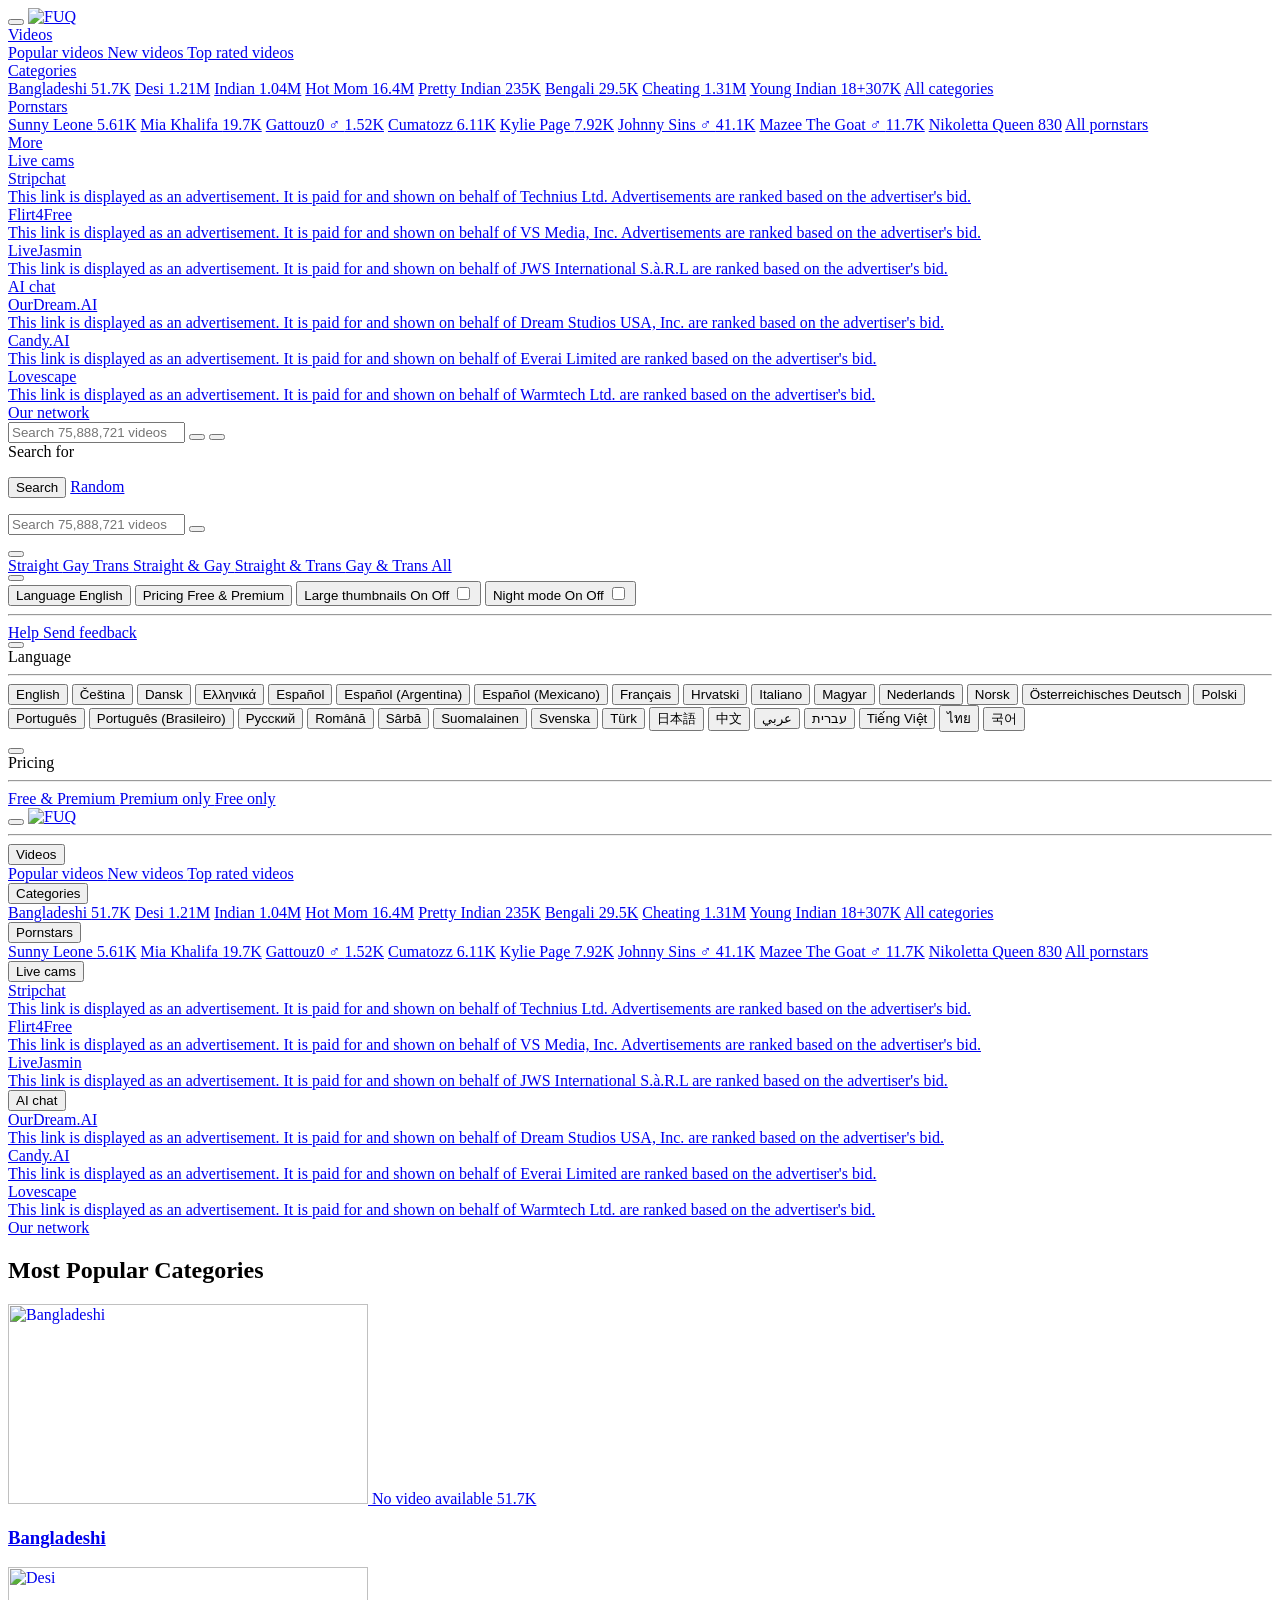
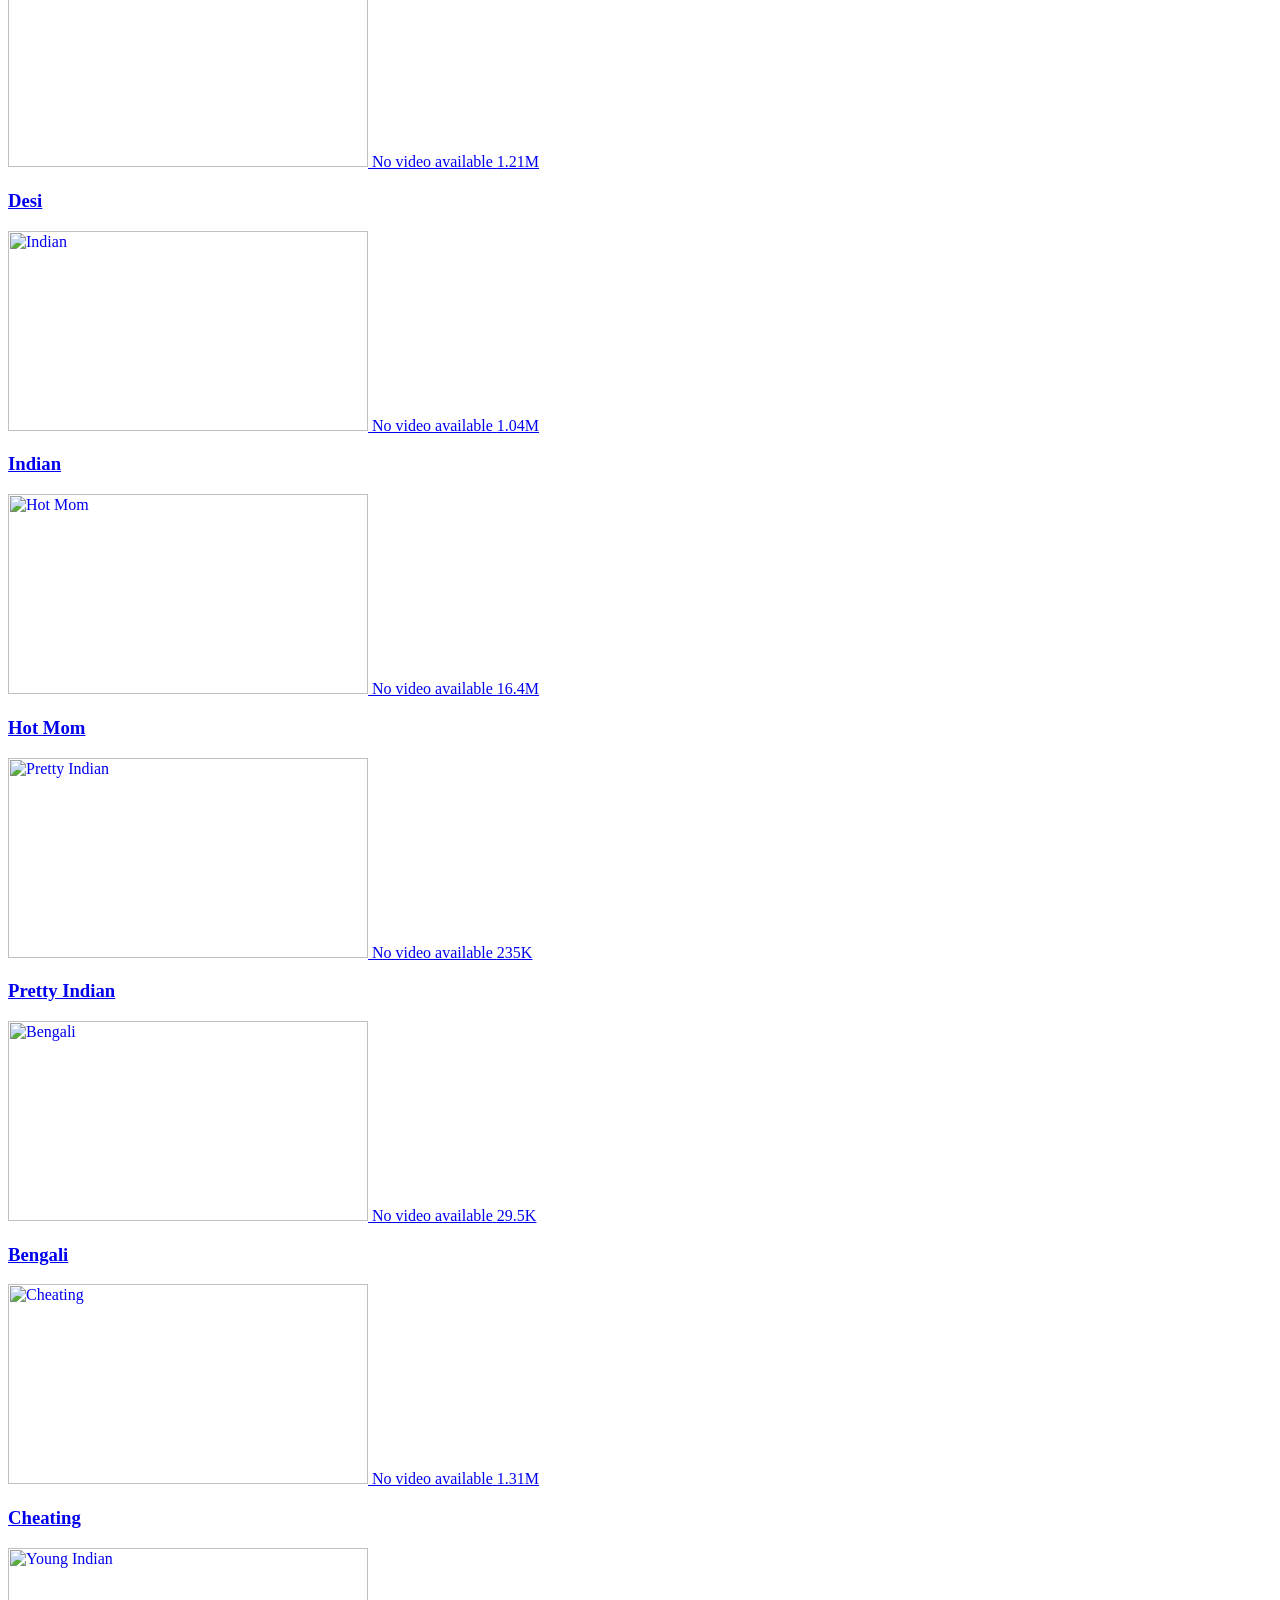
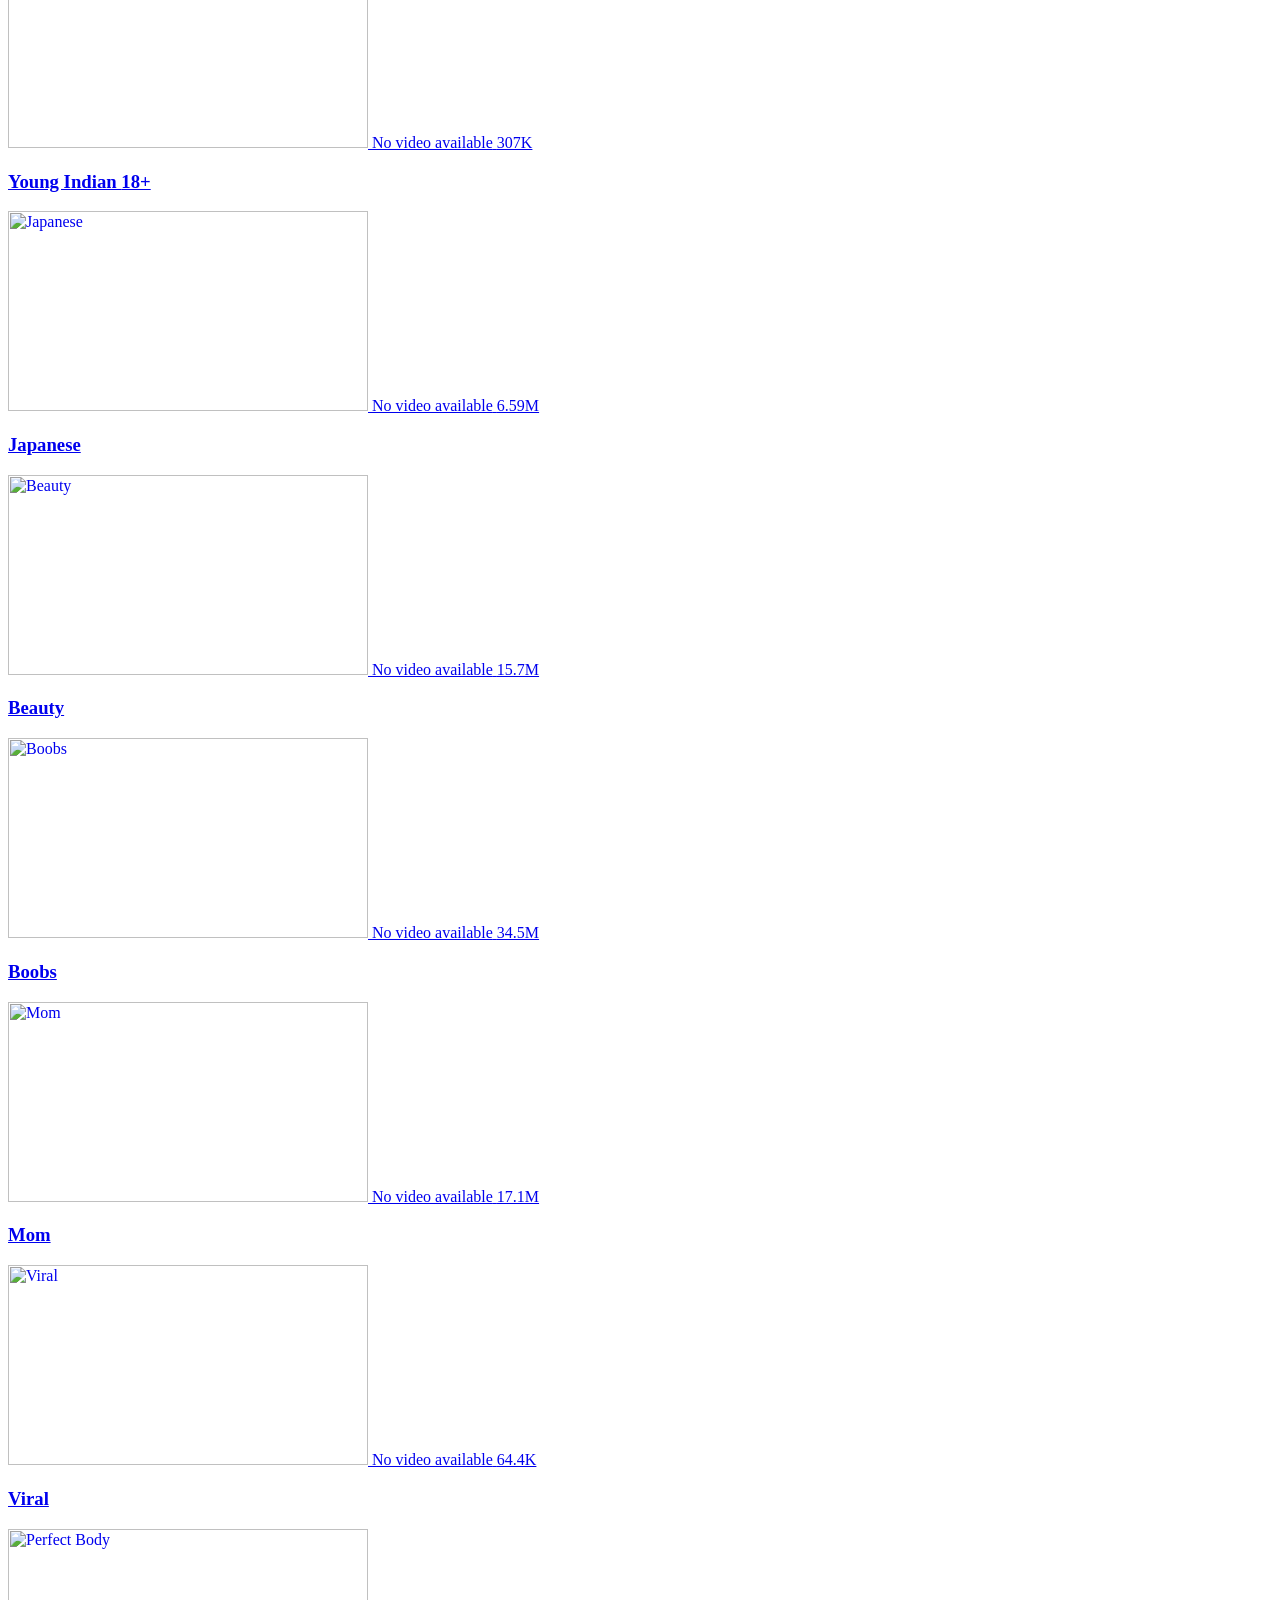
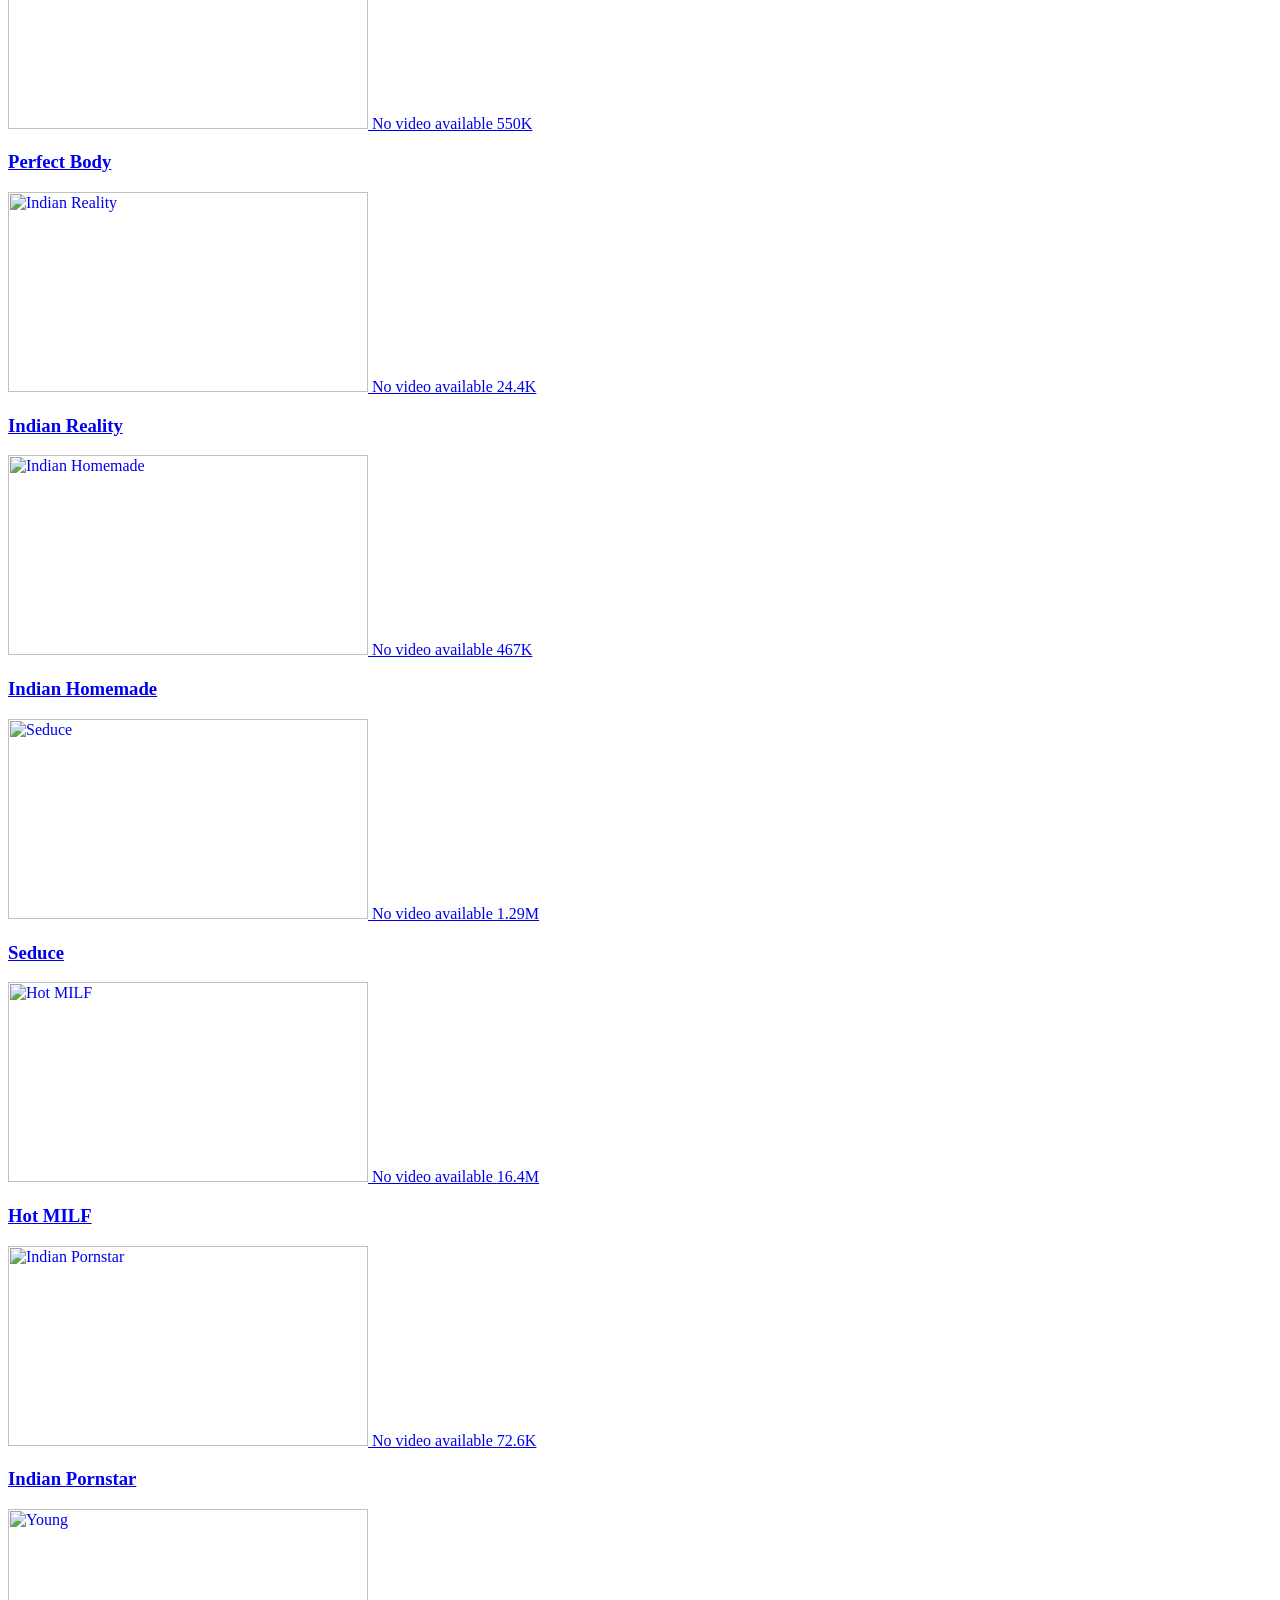
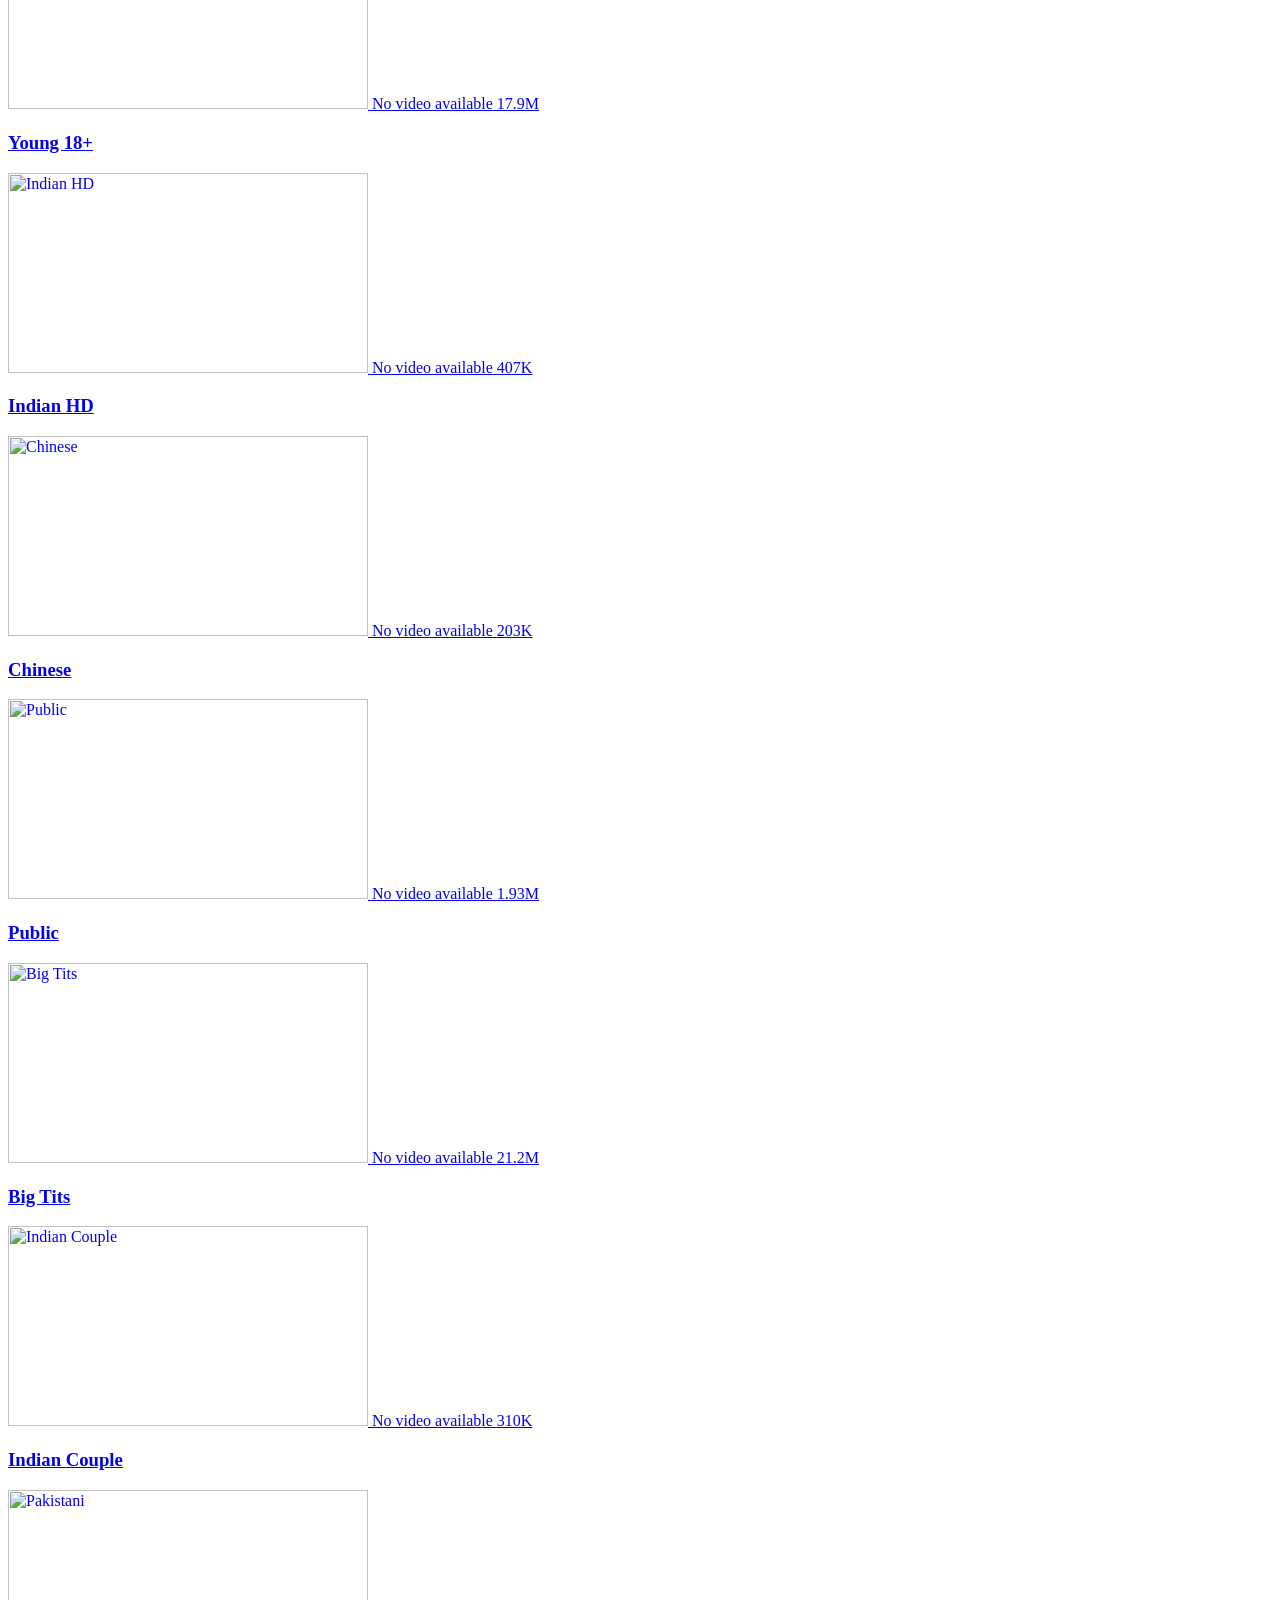
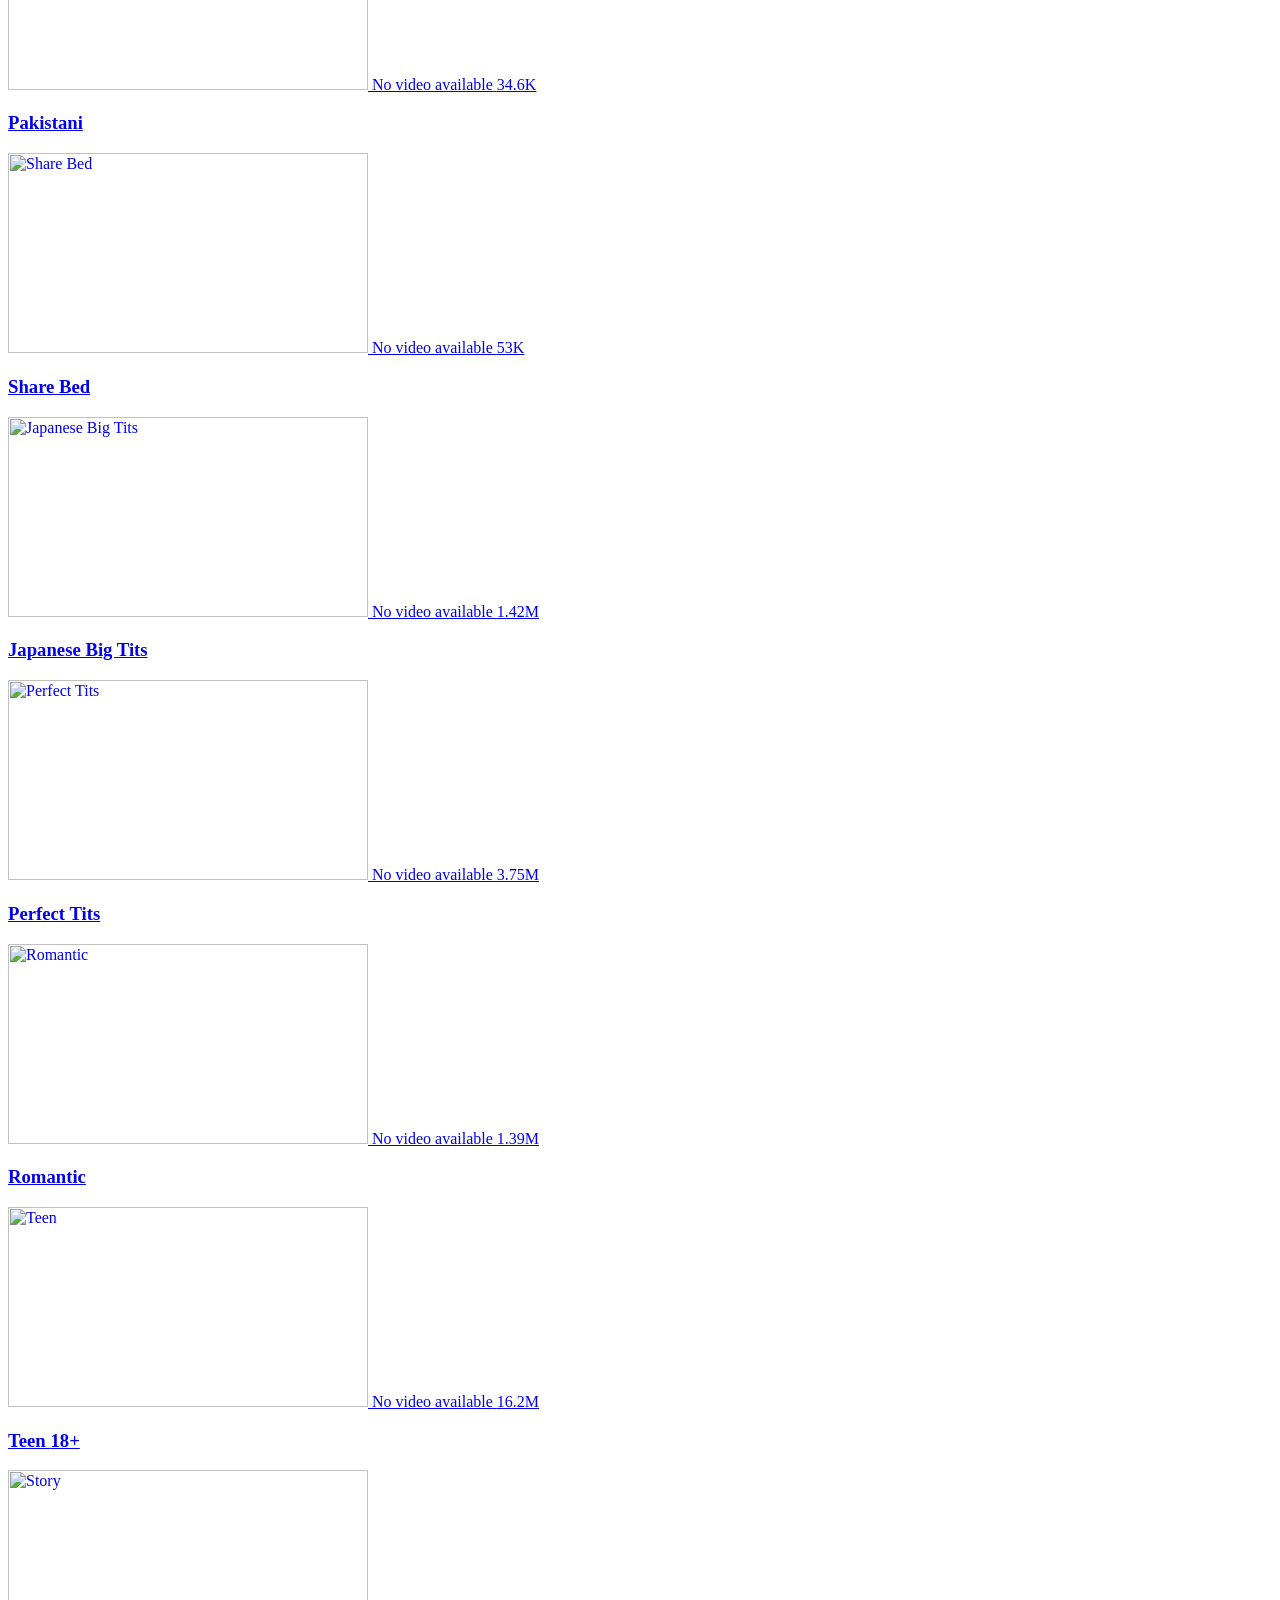
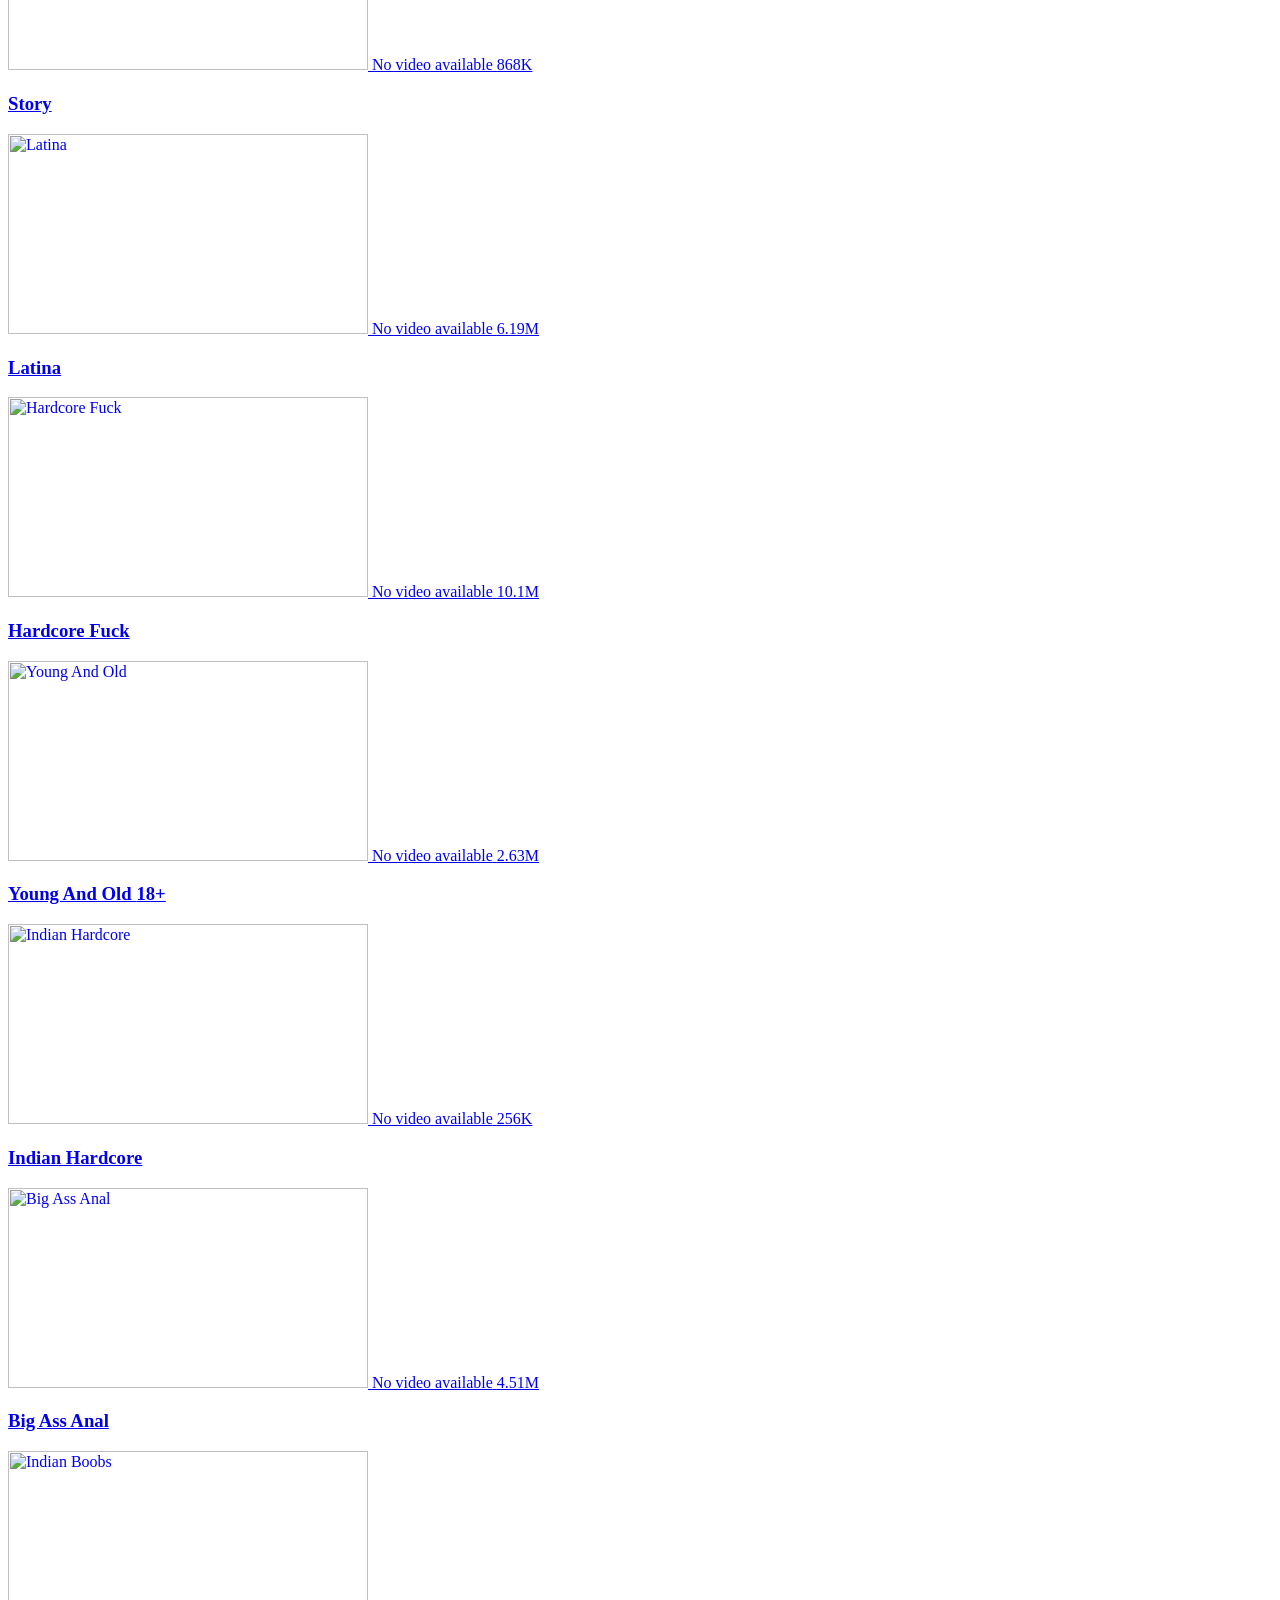
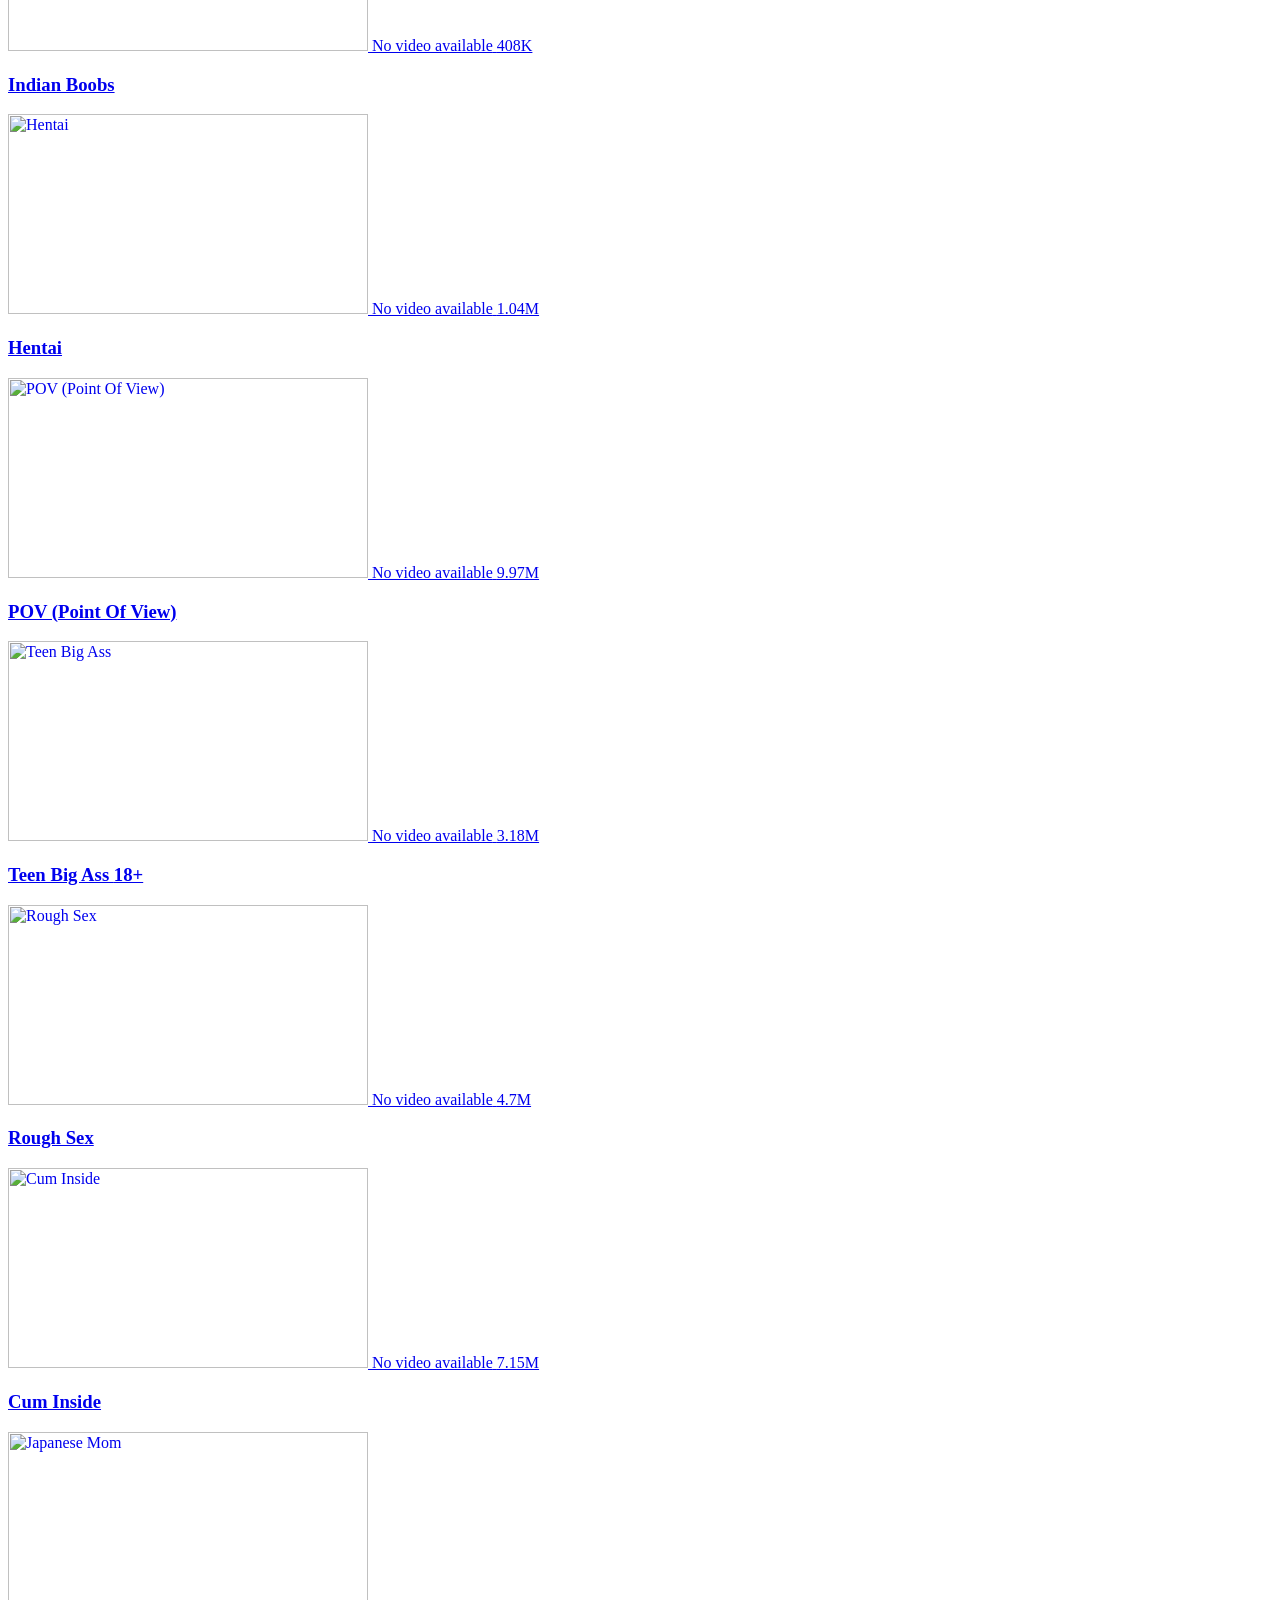
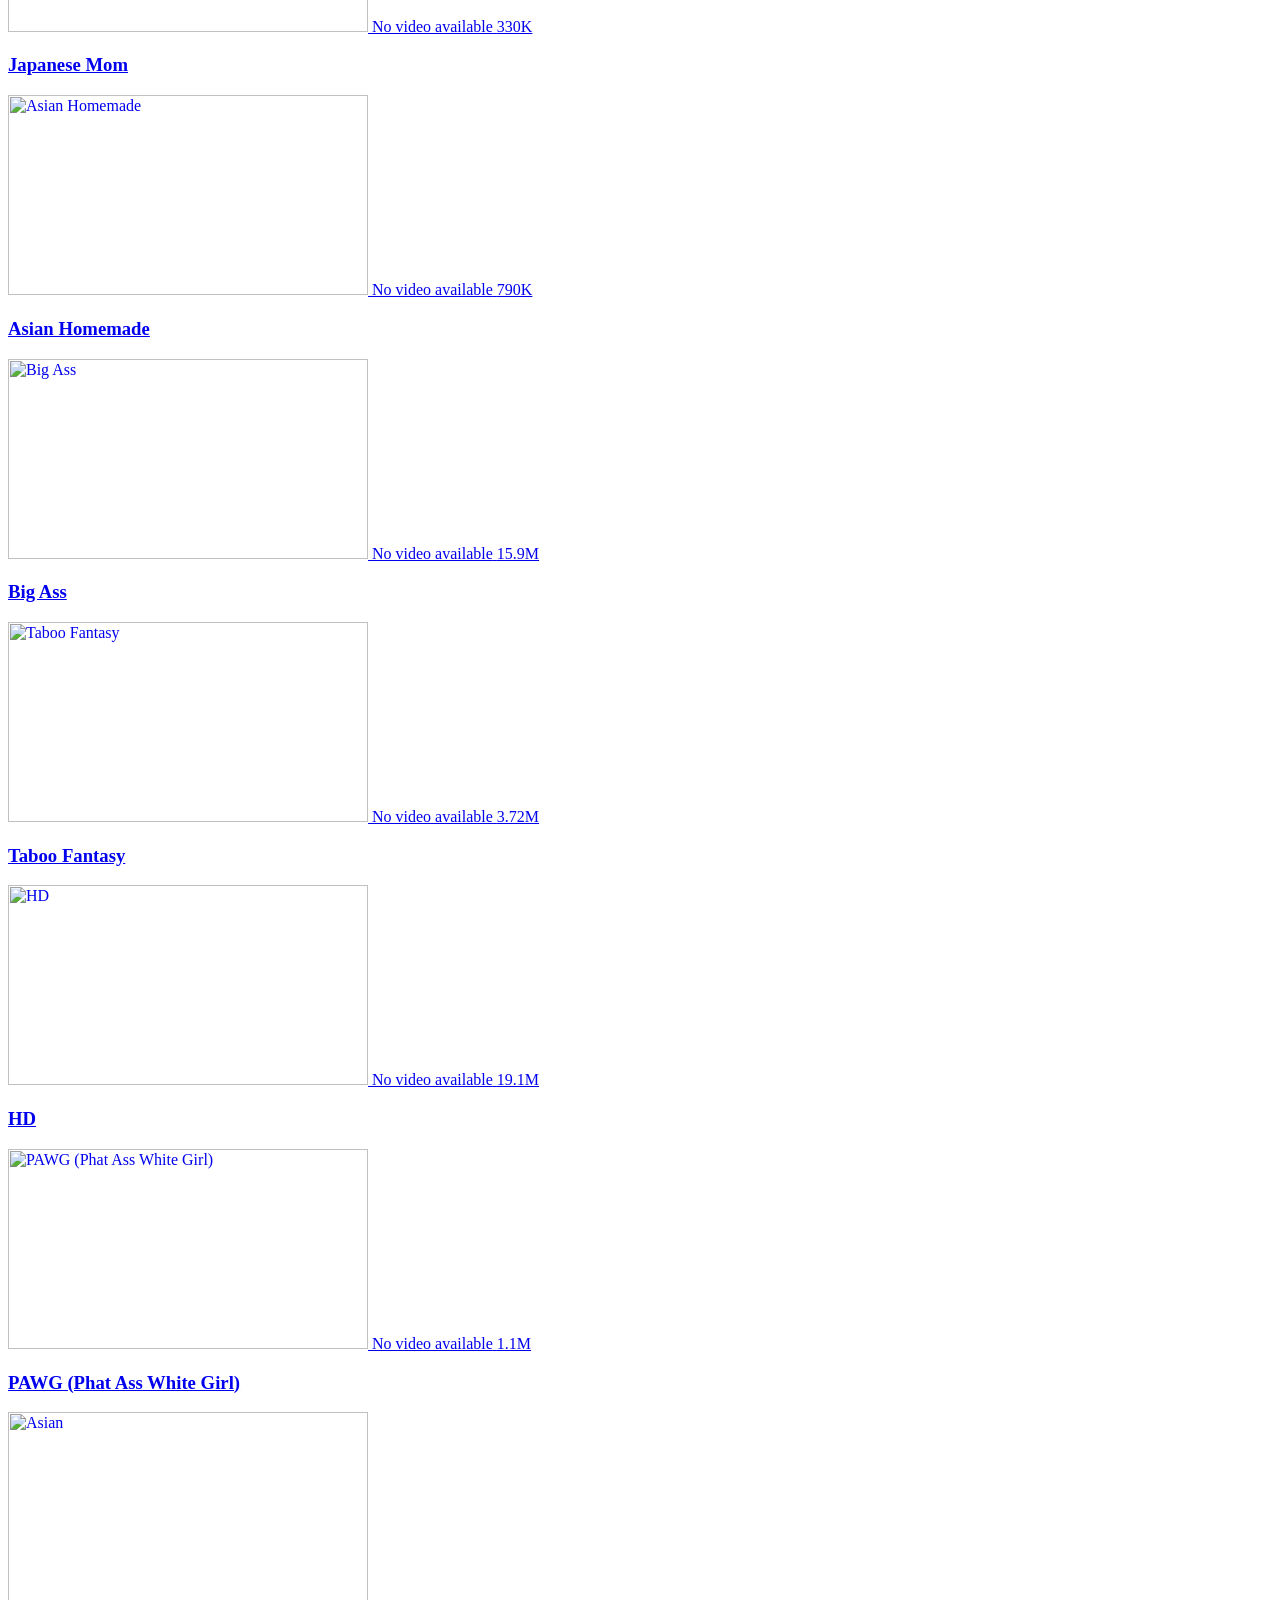
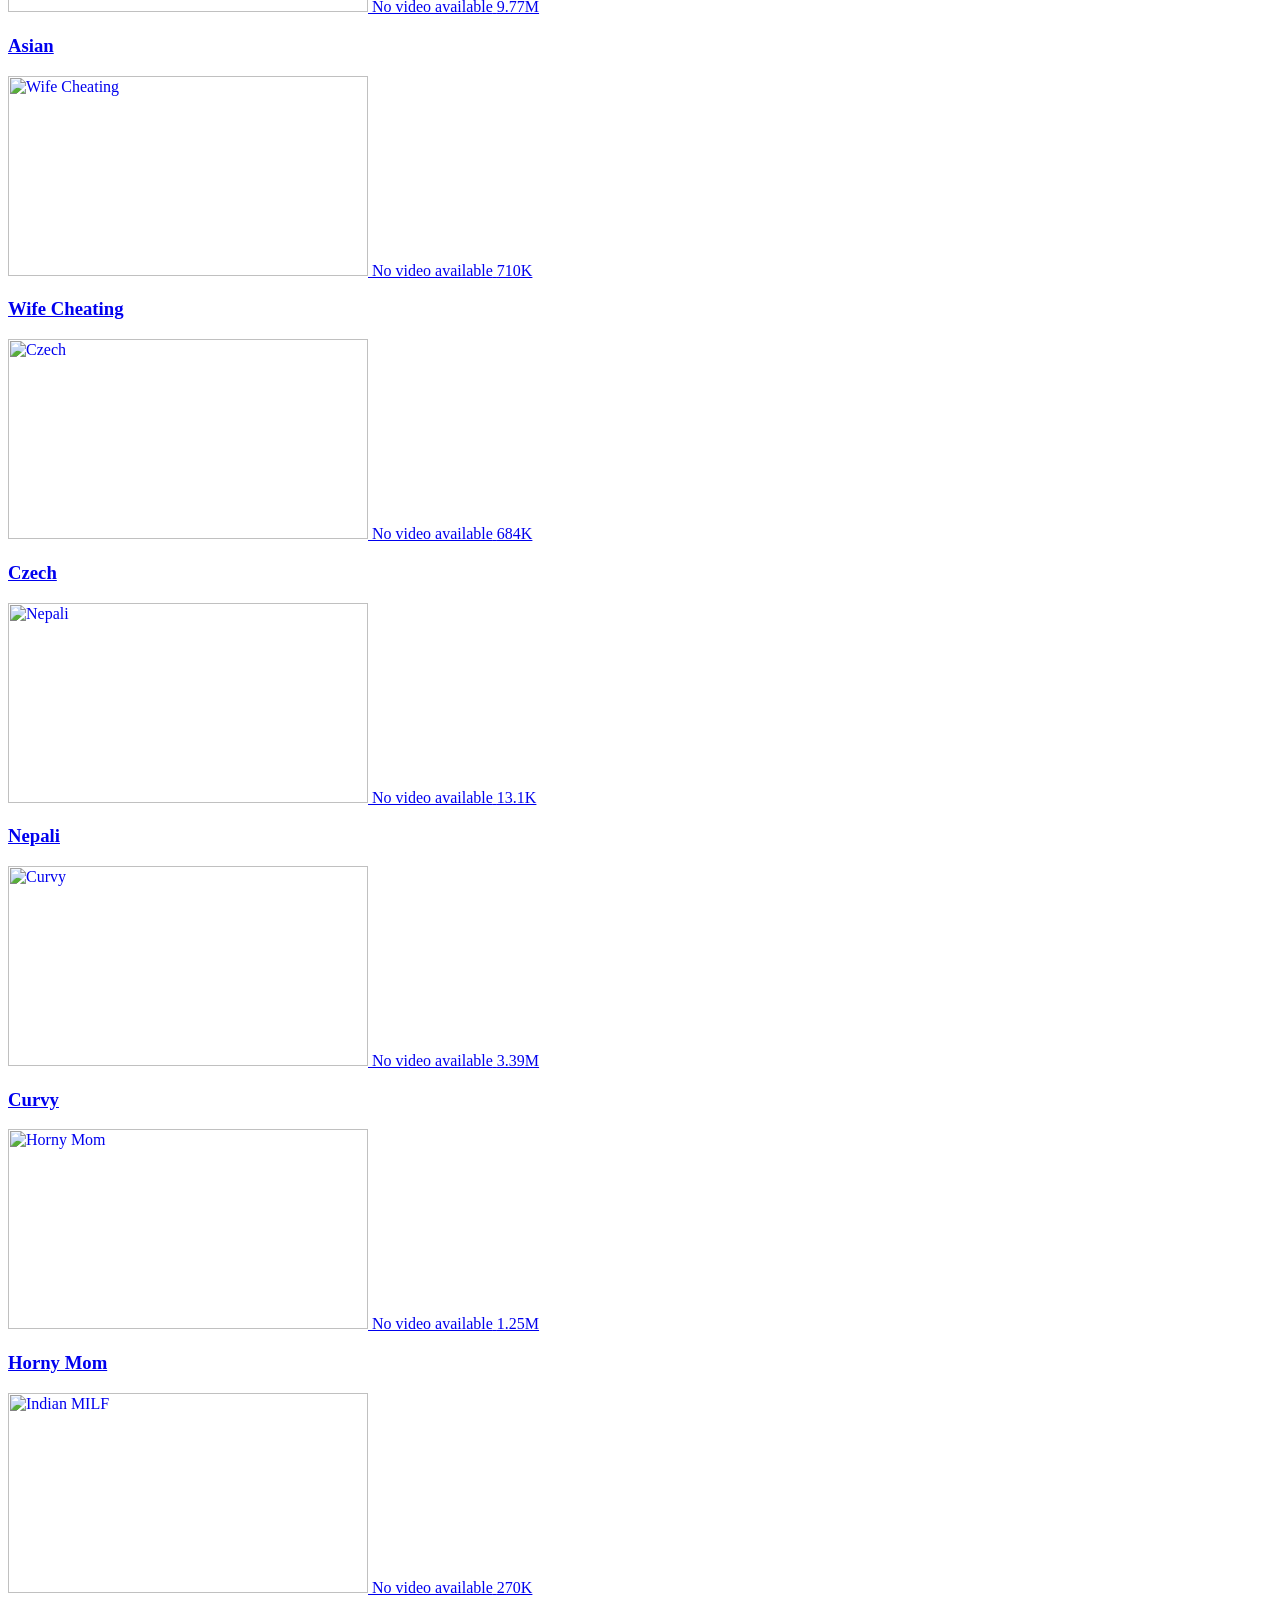
==== index.html @ edcc3415 "Update index.html" ====
<head>
    <meta name="viewport" content="width=device-width, initial-scale=1.0">
    <meta charset="utf-8">
    <meta http-equiv="Content-Type" content="text/html; charset=utf-8">
    <meta content="IE=edge,chrome=1" http-equiv="X-UA-Compatible">
    <meta name="rating" content="RTA-5042-1996-1400-1577-RTA">
            <meta name="google-site-verification" content="m70DRfMmkWoSMb3GntW0PcOBA9ZrdxAcN0bEyqkSJug">
        <meta name="apple-mobile-web-app-title" content="FUQ">
    <meta name="application-name" content="FUQ">

    
            <meta name="description" content="Fuq.com is a porn site with millions of free videos. Our database has everything you'll ever need, so enter &amp; enjoy ;)">
    
            <link rel="preconnect" href="https://c1.ttcache.com">
        <link rel="dns-prefetch" href="https://c1.ttcache.com">
            <link rel="preconnect" href="https://c2.ttcache.com">
        <link rel="dns-prefetch" href="https://c2.ttcache.com">
            <link rel="preconnect" href="https://c3.ttcache.com">
        <link rel="dns-prefetch" href="https://c3.ttcache.com">
            <link rel="preconnect" href="https://c4.ttcache.com">
        <link rel="dns-prefetch" href="https://c4.ttcache.com">
    
    <link rel="canonical" href="https://www.fuq.com/">
<link rel="alternate" href="https://www.fuq.com/" hreflang="en">
<link rel="alternate" href="https://www.fuq.com/cs/" hreflang="cs">
<link rel="alternate" href="https://www.fuq.com/da/" hreflang="da">
<link rel="alternate" href="https://www.fuq.com/el/" hreflang="el">
<link rel="alternate" href="https://www.fuq.com/es/" hreflang="es">
<link rel="alternate" href="https://www.fuq.com/es-ar/" hreflang="es-ar">
<link rel="alternate" href="https://www.fuq.com/es-mx/" hreflang="es-mx">
<link rel="alternate" href="https://www.fuq.com/fr/" hreflang="fr">
<link rel="alternate" href="https://www.fuq.com/hr/" hreflang="hr">
<link rel="alternate" href="https://www.fuq.com/it/" hreflang="it">
<link rel="alternate" href="https://www.fuq.com/hu/" hreflang="hu">
<link rel="alternate" href="https://www.fuq.com/nl/" hreflang="nl">
<link rel="alternate" href="https://www.fuq.com/nb/" hreflang="nb">
<link rel="alternate" href="https://www.fuq.com/de-at/" hreflang="de-at">
<link rel="alternate" href="https://www.fuq.com/pl/" hreflang="pl">
<link rel="alternate" href="https://www.fuq.com/pt/" hreflang="pt">
<link rel="alternate" href="https://www.fuq.com/pt-br/" hreflang="pt-br">
<link rel="alternate" href="https://www.fuq.com/ru/" hreflang="ru">
<link rel="alternate" href="https://www.fuq.com/ro/" hreflang="ro">
<link rel="alternate" href="https://www.fuq.com/sr/" hreflang="sr">
<link rel="alternate" href="https://www.fuq.com/fi/" hreflang="fi">
<link rel="alternate" href="https://www.fuq.com/sv/" hreflang="sv">
<link rel="alternate" href="https://www.fuq.com/tr/" hreflang="tr">
<link rel="alternate" href="https://www.fuq.com/ja/" hreflang="ja">
<link rel="alternate" href="https://www.fuq.com/zh/" hreflang="zh">
<link rel="alternate" href="https://www.fuq.com/ar/" hreflang="ar">
<link rel="alternate" href="https://www.fuq.com/he/" hreflang="he">
<link rel="alternate" href="https://www.fuq.com/vi/" hreflang="vi">
<link rel="alternate" href="https://www.fuq.com/th/" hreflang="th">
<link rel="alternate" href="https://www.fuq.com/ko/" hreflang="ko">
<link rel="alternate" href="https://www.fuq.com/" hreflang="x-default">

    <title>
                    Porn Videos @ Fuq.com
                                    </title>

            <meta name="theme-color" content="#FAFAFA" media="(prefers-color-scheme: light)">
        <meta name="theme-color" content="#000000" media="(prefers-color-scheme: dark)">
        <meta name="msapplication-TileColor" content="#FAFAFA" media="(prefers-color-scheme: light)">
        <meta name="msapplication-TileColor" content="#000000" media="(prefers-color-scheme: dark)">
    
                        <link rel="icon" href="/images/fuq/favicon.ico" sizes="32x32">
            <link rel="icon" href="/images/fuq/favicon.svg" type="image/svg+xml">
                            <link rel="apple-touch-icon" href="/images/fuq/apple-touch-icon.png">
                            <link rel="manifest" href="/images/fuq/site.webmanifest">
            
    <link rel="search" type="application/opensearchdescription+xml" href="/search-export/open-search.xml" title="Porn Videos @ Fuq.com">

                <script type="application/ld+json">
            {
                "@context": "https://schema.org",
                "@type": "Organization",
                "name": "FUQ",
                "url": "https://www.fuq.com/",
                "logo": "https://www.fuq.com/images/fuq/logo.png"
            }
        </script>
    
    <script type="application/ld+json">
        {
            "@context": "https://schema.org",
            "@type": "WebSite",
            "name": "Porn Videos @ Fuq.com",
            "url": "https://www.fuq.com/",
            "potentialAction": {
                "@type": "SearchAction",
                "target": "https://www.fuq.com/searching/?queryString={search_term_string}",
                "query-input": "required name=search_term_string"
            }
        }
    </script>

    <link rel="preload" href="/static/fa-regular-400-EDM37DFJ.woff2" as="font" type="font/woff2" crossorigin="">

    <link rel="stylesheet" type="text/css" href="/static/app-YNGT7RRF.css">
    <link rel="stylesheet" type="text/css" href="/static/yellow-SOWAD7KM.css">
        
    
            <noscript>
    <meta http-equiv="refresh" content="0; url=https://myapi.agego.com/noJS"/>
</noscript>
<script type="application/json" id="agego-config">{"asi":"32a03b98-df4a-4936-b1a3-31628ed846bb","crossSiteHostnames":[],"outClickEnabled":true}</script>
<script src="/static/agego-LKOA5OOY.js"></script><style id="sb_cln_style">ins[class*="adsbygoogle"],ins[class*="adsbyadop"],[id*="div-gpt-ad"],amp-ad{display:none !important;}</style>
    
            <script type="text/javascript" src="/static/app-25MBPG7G.js" async=""></script>
            <script src="/js/analytics" async=""></script></head>

<body class="text-text-color main-page group/body">
<div id="main" class="min-h-screen mobile:pt-[107px] flex flex-col">
                    <div class="content-container flex flex-col flex-grow">
                                <div id="header" class="header z-100 desktop:relative bg-layer-200 mobile:fixed mobile:top-0 mobile:w-full mobile:max-w-full relative border-b border-b-zinc-200 dark:border-b-zinc-800">

    <div class="flyout-overlay bg-black/30 fixed w-full z-500 hidden inset-0 h-screen"></div>

    <div class="header-container container relative flex flex-col py-4 px-3 mobile:py-3 mobile:px-2 gap-y-0 mobile:bg-layer-100 group [&amp;.wrapped]:pb-2">
        <div class="flex gap-2 gap-x-4 items-center flex-wrap flex-row">
            <div class="flex gap-2 justify-start items-center mobile:basis-[65%] shrink-0">
                <button type="button" class="button button-text desktop:hidden" data-flyout="toggle" data-target="navigation">
            <i class="icon-start far fa-bars"></i>
        </button>

                <a class="logo-container desktop-site-logo" aria-label="Home" href="/" title="FUQ">
    <img class="logo max-h-6 w-auto mx-auto " src="/images/fuq/logo.png" alt="FUQ">
        </a>

            </div>
                            <nav class="mobile:hidden flex items-center gap-1 flex-wrap group-[.wrapped]:order-4 group-[.wrapped]:basis-full desktop-navigation">
                    <div class="dropdown">
                        <a data-toggle="dropdown" class="anchor-link menu-item focus-visible:outline-0 group/nav py-2" href="#" aria-haspopup="true" aria-expanded="false">
                            Videos
                            <i class="icon-end far fa-angle-down fa-sm group-[.show]/nav:rotate-180"></i>
                        </a>
                        <div class="dropdown-menu" aria-labelledby="all-videos">
                                                                                                <a class="anchor-link menu-item px-3 popular" href="/popular" target="_self">
                                        Popular videos
                                    </a>
                                                                    <a class="anchor-link menu-item px-3 new" href="/new" target="_self">
                                        New videos
                                    </a>
                                                                    <a class="anchor-link menu-item px-3 rating" href="/rating" target="_self">
                                        Top rated videos
                                    </a>
                                                                                    </div>
                    </div>
                                            <div class="dropdown">
                            <a data-toggle="dropdown" class="anchor-link menu-item focus-visible:outline-0 group/nav py-2" href="#" aria-haspopup="true" aria-expanded="false">
                                Categories
                                <i class="icon-end far fa-angle-down fa-sm group-[.show]/nav:rotate-180"></i>
                            </a>
                            <div class="dropdown-menu" aria-labelledby="all-categories">
                                            <a class="anchor-link menu-item px-3 whitespace-nowrap items-baseline" href="/category/bangladeshi">
            Bangladeshi
            <span class="badge badge-text badge-xsm text-xsm bg-transparent text-zinc-900 dark:text-zinc-300">51.7K</span></a>
                <a class="anchor-link menu-item px-3 whitespace-nowrap items-baseline" href="/category/desi">
            Desi
            <span class="badge badge-text badge-xsm text-xsm bg-transparent text-zinc-900 dark:text-zinc-300">1.21M</span></a>
                <a class="anchor-link menu-item px-3 whitespace-nowrap items-baseline" href="/category/indian">
            Indian
            <span class="badge badge-text badge-xsm text-xsm bg-transparent text-zinc-900 dark:text-zinc-300">1.04M</span></a>
                <a class="anchor-link menu-item px-3 whitespace-nowrap items-baseline" href="/category/hot-mom">
            Hot Mom
            <span class="badge badge-text badge-xsm text-xsm bg-transparent text-zinc-900 dark:text-zinc-300">16.4M</span></a>
                <a class="anchor-link menu-item px-3 whitespace-nowrap items-baseline" href="/category/pretty-indian">
            Pretty Indian
            <span class="badge badge-text badge-xsm text-xsm bg-transparent text-zinc-900 dark:text-zinc-300">235K</span></a>
                <a class="anchor-link menu-item px-3 whitespace-nowrap items-baseline" href="/category/bengali">
            Bengali
            <span class="badge badge-text badge-xsm text-xsm bg-transparent text-zinc-900 dark:text-zinc-300">29.5K</span></a>
                <a class="anchor-link menu-item px-3 whitespace-nowrap items-baseline" href="/category/cheating">
            Cheating
            <span class="badge badge-text badge-xsm text-xsm bg-transparent text-zinc-900 dark:text-zinc-300">1.31M</span></a>
                <a class="anchor-link menu-item px-3 whitespace-nowrap items-baseline" href="/category/young-indian">
            Young Indian
            <span class="badge badge-xsm text-xsm inline-block px-1 rounded bg-zinc-300 text-zinc-900 dark:bg-zinc-700 dark:text-zinc-100">18+</span><span class="badge badge-text badge-xsm text-xsm bg-transparent text-zinc-900 dark:text-zinc-300">307K</span></a>
    
                                <a href="/a-z" class="button button-secondary flex mx-2" target="_self">
        All categories
                                </a>
                            </div>
                        </div>
                                            <div class="dropdown">
                            <a data-toggle="dropdown" class="anchor-link menu-item focus-visible:outline-0 group/nav py-2" href="#" aria-haspopup="true" aria-expanded="false">
                                Pornstars
                                <i class="icon-end far fa-angle-down fa-sm group-[.show]/nav:rotate-180"></i>
                            </a>
                            <div class="dropdown-menu" aria-labelledby="all-categories">
                                            <a class="anchor-link menu-item px-3 whitespace-nowrap items-baseline" href="/pornstar/sunny-leone">
            Sunny Leone
            <span class="badge badge-text badge-xsm text-xsm bg-transparent text-zinc-900 dark:text-zinc-300">5.61K</span></a>
                <a class="anchor-link menu-item px-3 whitespace-nowrap items-baseline" href="/pornstar/mia-khalifa">
            Mia Khalifa
            <span class="badge badge-text badge-xsm text-xsm bg-transparent text-zinc-900 dark:text-zinc-300">19.7K</span></a>
                <a class="anchor-link menu-item px-3 whitespace-nowrap items-baseline" href="/pornstar/gattouz0">
            Gattouz0 ♂
            <span class="badge badge-text badge-xsm text-xsm bg-transparent text-zinc-900 dark:text-zinc-300">1.52K</span></a>
                <a class="anchor-link menu-item px-3 whitespace-nowrap items-baseline" href="/pornstar/cumatozz">
            Cumatozz
            <span class="badge badge-text badge-xsm text-xsm bg-transparent text-zinc-900 dark:text-zinc-300">6.11K</span></a>
                <a class="anchor-link menu-item px-3 whitespace-nowrap items-baseline" href="/pornstar/kylie-page">
            Kylie Page
            <span class="badge badge-text badge-xsm text-xsm bg-transparent text-zinc-900 dark:text-zinc-300">7.92K</span></a>
                <a class="anchor-link menu-item px-3 whitespace-nowrap items-baseline" href="/pornstar/johnny-sins">
            Johnny Sins ♂
            <span class="badge badge-text badge-xsm text-xsm bg-transparent text-zinc-900 dark:text-zinc-300">41.1K</span></a>
                <a class="anchor-link menu-item px-3 whitespace-nowrap items-baseline" href="/pornstar/mazee-the-goat">
            Mazee The Goat ♂
            <span class="badge badge-text badge-xsm text-xsm bg-transparent text-zinc-900 dark:text-zinc-300">11.7K</span></a>
                <a class="anchor-link menu-item px-3 whitespace-nowrap items-baseline" href="/pornstar/nikoletta-queen">
            Nikoletta Queen
            <span class="badge badge-text badge-xsm text-xsm bg-transparent text-zinc-900 dark:text-zinc-300">830</span></a>
    
                                <a href="/pornstar" class="button button-secondary flex mx-2" target="_self">
        All pornstars
                                </a>
                            </div>
                        </div>
                                        <div class="dropdown">
                        <a data-toggle="dropdown" class="anchor-link menu-item focus-visible:outline-0 group/nav py-2" href="#" aria-haspopup="true" aria-expanded="false">
                            More
                            <i class="icon-end far fa-angle-down fa-sm group-[.show]/nav:rotate-180"></i>
                        </a>
                        <div class="dropdown-menu" aria-labelledby="more-menu">
                                                                                        <div class="relative group/subnav">
                                    <a class="anchor-link menu-item px-3 flex justify-between items-center" href="#">
                                        Live cams
                                        <i class="far fa-chevron-right ml-2"></i>
                                    </a>
                                    <div class="absolute -top-2 left-full ml-0.5 rtl:mr-0.5 hidden group-hover/subnav:block dropdown-menu">
                                                                                                                                                                                                                                <a class="anchor-link menu-item flex justify-between" href="https://go.rmhfrtnd.com?sourceId=fuqcom&amp;creativeId=tablink&amp;userId=e5caf8735ffc09b0a4b49b47cc3c96dd7caff75b92cdda2b772d5bd97df3e007" target="_blank" rel="sponsored">
                                                        Stripchat
                                                        <i class="icon-end far fa-circle-info" data-toggle="tooltip" data-tooltip-placement=""></i>
                                                        <div class="tooltip p-2 hidden z-30 bg-zinc-100 dark:bg-zinc-700 rounded-lg w-[200px] text-zinc-800 dark:text-zinc-100 shadow-[0_0px_30px_0px_rgba(0,0,0,0.3)]
                                                                    absolute flex-col gap-1 m-0 [.show]:inline-flex! [.show]:inset-[0_auto_auto_0]!
                                                                    [.show]:before:block! before:absolute before:content-[''] before:size-0! before:left-4! before:-top-4!
                                                                    before:border-8! before:border-transparent! before:border-b-zinc-100! dark:before:border-b-zinc-700!">
                                                            <span class="text-wrap">
                                                                This link is displayed as an advertisement. It is paid for and shown on behalf of
                                                                Technius Ltd. Advertisements
                                                                are ranked based on the advertiser's bid.
                                                            </span>
                                                        </div>
                                                    </a>
                                                                                                                                                                                                <a class="anchor-link menu-item flex justify-between" href="https://go.camgiant.live/3dc6a396-717c-4980-8bb4-fa727ddd363c?service=girls&amp;mp_code=f0zpu&amp;utm_campaign=10072328&amp;utm_source=tab" target="_blank" rel="sponsored">
                                                        Flirt4Free
                                                        <i class="icon-end far fa-circle-info" data-toggle="tooltip" data-tooltip-placement=""></i>
                                                        <div class="tooltip p-2 hidden z-30 bg-zinc-100 dark:bg-zinc-700 rounded-lg w-[200px] text-zinc-800 dark:text-zinc-100 shadow-[0_0px_30px_0px_rgba(0,0,0,0.3)]
                                                                    absolute flex-col gap-1 m-0 [.show]:inline-flex! [.show]:inset-[0_auto_auto_0]!
                                                                    [.show]:before:block! before:absolute before:content-[''] before:size-0! before:left-4! before:-top-4!
                                                                    before:border-8! before:border-transparent! before:border-b-zinc-100! dark:before:border-b-zinc-700!">
                                                            <span class="text-wrap">
                                                                This link is displayed as an advertisement. It is paid for and shown on behalf of
                                                                VS Media, Inc. Advertisements
                                                                are ranked based on the advertiser's bid.
                                                            </span>
                                                        </div>
                                                    </a>
                                                                                                                                                                                                <a class="anchor-link menu-item flex justify-between" href="https://ctwmsg.com/?siteId=jasmin&amp;categoryName=girl&amp;pageName=listpage&amp;performerName=&amp;prm[psid]=tiava&amp;prm[pstool]=205_1&amp;prm[psprogram]=revs&amp;prm[campaign_id]=133084&amp;subAffId=%7BSUBAFFID%7D" target="_blank" rel="sponsored">
                                                        LiveJasmin
                                                        <i class="icon-end far fa-circle-info" data-toggle="tooltip" data-tooltip-placement=""></i>
                                                        <div class="tooltip p-2 hidden z-30 bg-zinc-100 dark:bg-zinc-700 rounded-lg w-[200px] text-zinc-800 dark:text-zinc-100 shadow-[0_0px_30px_0px_rgba(0,0,0,0.3)]
                                                                    absolute flex-col gap-1 m-0 [.show]:inline-flex! [.show]:inset-[0_auto_auto_0]!
                                                                    [.show]:before:block! before:absolute before:content-[''] before:size-0! before:left-4! before:-top-4!
                                                                    before:border-8! before:border-transparent! before:border-b-zinc-100! dark:before:border-b-zinc-700!">
                                                            <span class="text-wrap">
                                                                This link is displayed as an advertisement. It is paid for and shown on behalf of
                                                                JWS International S.à.R.L
                                                                are ranked based on the advertiser's bid.
                                                            </span>
                                                        </div>
                                                    </a>
                                                                                                                                                                        </div>
                                </div>
                                                                                        <div class="relative group/subnav">
                                    <a class="anchor-link menu-item px-3 flex justify-between items-center" href="#">
                                        AI chat
                                        <i class="far fa-chevron-right ml-2"></i>
                                    </a>
                                    <div class="absolute -top-2 left-full ml-0.5 rtl:mr-0.5 hidden group-hover/subnav:block dropdown-menu">
                                                                                                                                                                                                                                <a class="anchor-link menu-item flex justify-between" href="https://www.ourdreamersai.com/3D3RXQX/9B9DM/?uid=36&amp;sub1=female&amp;sub2=nsfw&amp;sub5=header" target="_blank" rel="sponsored">
                                                        OurDream.AI
                                                        <i class="icon-end far fa-circle-info" data-toggle="tooltip" data-tooltip-placement=""></i>
                                                        <div class="tooltip p-2 hidden z-30 bg-zinc-100 dark:bg-zinc-700 rounded-lg w-[200px] text-zinc-800 dark:text-zinc-100 shadow-[0_0px_30px_0px_rgba(0,0,0,0.3)]
                                                                    absolute flex-col gap-1 m-0 [.show]:inline-flex! [.show]:inset-[0_auto_auto_0]!
                                                                    [.show]:before:block! before:absolute before:content-[''] before:size-0! before:left-4! before:-top-4!
                                                                    before:border-8! before:border-transparent! before:border-b-zinc-100! dark:before:border-b-zinc-700!">
                                                            <span class="text-wrap">
                                                                This link is displayed as an advertisement. It is paid for and shown on behalf of
                                                                Dream Studios USA, Inc.
                                                                are ranked based on the advertiser's bid.
                                                            </span>
                                                        </div>
                                                    </a>
                                                
                                                                                                                                                <a class="anchor-link menu-item flex justify-between" href="https://www.ejd1s4io.com/cmp/2LB4SQ/8GC3R/" target="_blank" rel="sponsored">
                                                        Candy.AI
                                                        <i class="icon-end far fa-circle-info" data-toggle="tooltip" data-tooltip-placement=""></i>
                                                        <div class="tooltip p-2 hidden z-30 bg-zinc-100 dark:bg-zinc-700 rounded-lg w-[200px] text-zinc-800 dark:text-zinc-100 shadow-[0_0px_30px_0px_rgba(0,0,0,0.3)]
                                                                    absolute flex-col gap-1 m-0 [.show]:inline-flex! [.show]:inset-[0_auto_auto_0]!
                                                                    [.show]:before:block! before:absolute before:content-[''] before:size-0! before:left-4! before:-top-4!
                                                                    before:border-8! before:border-transparent! before:border-b-zinc-100! dark:before:border-b-zinc-700!">
                                                            <span class="text-wrap">
                                                                This link is displayed as an advertisement. It is paid for and shown on behalf of
                                                                Everai Limited
                                                                are ranked based on the advertiser's bid.
                                                            </span>
                                                        </div>
                                                    </a>
                                                
                                                                                                                                                <a class="anchor-link menu-item flex justify-between" href="https://lovescape.com/create-ai-sex-girlfriend/style?var_1=Sexgirls&amp;var_2=Animesex&amp;userId=8349da8b4c15b7dd62edc38761d43c0dfe2450673d62cb39c4a53a5d7caeeda4&amp;p3=excct" target="_blank" rel="sponsored">
                                                        Lovescape
                                                        <i class="icon-end far fa-circle-info" data-toggle="tooltip" data-tooltip-placement=""></i>
                                                        <div class="tooltip p-2 hidden z-30 bg-zinc-100 dark:bg-zinc-700 rounded-lg w-[200px] text-zinc-800 dark:text-zinc-100 shadow-[0_0px_30px_0px_rgba(0,0,0,0.3)]
                                                                    absolute flex-col gap-1 m-0 [.show]:inline-flex! [.show]:inset-[0_auto_auto_0]!
                                                                    [.show]:before:block! before:absolute before:content-[''] before:size-0! before:left-4! before:-top-4!
                                                                    before:border-8! before:border-transparent! before:border-b-zinc-100! dark:before:border-b-zinc-700!">
                                                            <span class="text-wrap">
                                                                This link is displayed as an advertisement. It is paid for and shown on behalf of
                                                                Warmtech Ltd.
                                                                are ranked based on the advertiser's bid.
                                                            </span>
                                                        </div>
                                                    </a>
                                                
                                                                                                                        </div>
                                </div>
                                                        <a class="anchor-link menu-item px-3" id="network" href="/network/" target="_self">
                                Our network
                            </a>
                        </div>
                    </div>
                </nav>
                        <div class="mobile:hidden flex gap-2 md:w-[270px] w-[446px] ml-auto rtl:ml-0 rtl:mr-auto">
                <div class="form search grow flex">
    <form action="/searching/by-form" name="search_query" method="post" target="_self" data-url="/search-term/suggest-grouped/__queryString__" class="relative grow">
        <div id="search_query" class="flex desktop:justify-center">
                        <div class="input-container">
                <input type="search" name="search_query[query]" id="search_query_query" class="input" placeholder="Search 75,888,721 videos ..." aria-label="Search 75,888,721 videos ..." autocomplete="off" maxlength="200" value="" required="">
                <button class="clear-search-icon" aria-label="Clear search field" type="button"><i class="far fa-circle-xmark"></i></button>
                <button type="submit" aria-label="Search" class="icon-end"><i class="far fa-search"></i></button>
            </div>
                        <div class="autocomplete desktop:rounded-b-2xl absolute bg-layer-0 w-full desktop:max-w-[700px] z-20 hidden! border border-zinc-700 dark:border-zinc-300 rounded-b desktop:border-t-0 transition-all duration-100 top-full">
    <div class="no-results flex-row gap-2 flex hidden! px-4 py-2 whitespace-nowrap cursor-pointer ">
        <i class="far fa-arrow-turn-down-right"></i>
        <span>Search for <strong></strong></span>
    </div>
    <ul class="autocomplete-list m-0 list-none py-2 flex flex-col gap-4 max-h-[40vh] desktop:max-h-[500px] overflow-auto">
        <template class="search-ul-template">
            <div class="autocomplete-group-container flex flex-col" data-group-index="0">
                <div class="group-header hidden! flex items-center gap-2 px-3">
                    <span class="title text-md font-bold text-dimmed uppercase">Popular searches</span>
                    <div class="divider grow h-[1px] bg-zinc-200 dark:bg-zinc-800"></div>
                </div>
                <template class="search-li-template">
                    <li class="autocomplete-result btn mx-0 flex items-center gap-1 cursor-pointer font-normal px-3 py-1 mobile:rounded hover:bg-zinc-200 dark:hover:bg-zinc-900 focus:bg-zinc-200 focus:dark:bg-zinc-900 focus:outline-none" data-suggestion="angela white" tabindex="0">
                        <span class="suggestion-value text-md">angela white</span>
                        <span class="badge badge-xsm text-xsm px-1 rounded bg-zinc-300 text-zinc-900 dark:bg-zinc-700 dark:text-zinc-100 hidden">18+</span>
                    </li>
                </template>
            </div>
        </template>
    </ul>
    <div class="flex justify-center p-4 w-full gap-2">
        <button type="submit" class="button button-secondary px-4">
        Search
        </button>
        <a href="/item-collection-order/random" class="button button-secondary px-4">
        Random
        </a>
    </div>
</div>

        </div>
    </form>
</div>

            </div>
            <div class="desktop:hidden flex gap-2 mobile:basis-full mobile:order-1 mobile:min-w-full grow mobile:px-0">
                <div class="flex form search grow">
                    <form action="/searching/by-form" name="search_query_mobile_trigger" method="post" class="w-full search_form relative grow" target="_self" data-url="/search-term/suggest-grouped/__queryString__">
                        <div id="search_query_mobile" class="flex justify-center">
                            <div class="input-container">
                                <input type="search" id="search_query_mobile_trigger_query" name="search_query[query]" class="input" placeholder="Search 75,888,721 videos ..." aria-label="Search 75,888,721 videos ..." autocomplete="off" maxlength="200" value="" required="">
                                <button type="submit" aria-label="Search" class="icon-end">
                                    <i class="far fa-search"></i>
                                </button>
                            </div>
                        </div>
                    </form>
                </div>
            </div>
                            <div class="settings-wrapper flex items-center gap-1 shrink-0 mobile:ml-auto">
                                            <button type="button" class="button button-text" title="Orientation" data-settings="Orientation" aria-haspopup="true" aria-expanded="false" data-toggle="dropdown" data-dropdown-placement="bottom-end">
            <i class="icon-start far fa-venus-mars"></i>
        </button>

                        <div class="dropdown-menu w-[250px] site-orientation-menu" aria-labelledby="dropdown orientation">
                            <div class="panel-wrapper relative overflow-hidden w-full h-full flex">
                                <div class="panel-container flex transition-transform h-full flex-shrink w-full">
                                    <div class="main-panel panel">
                                        <div class="orientation-panel panel" data-setting="orientation">
                                            <div class="panel-content">
                                                <div class="tag-data" data-tag-name="orientation" data-persistent="0">
            <a href="/tag/orientation/straight" data-tag-value="straight" class="menu-item px-5 flex items-center gap-3 whitespace-nowrap selected" data-label="Straight">
            <i class="far flex-shrink-0 w-4 fa-check opacity-0 opacity-100"></i>Straight
        </a>
            <a href="/tag/orientation/gay" data-tag-value="gay" class="menu-item px-5 flex items-center gap-3 whitespace-nowrap " data-label="Gay">
            <i class="far flex-shrink-0 w-4 fa-check opacity-0 "></i>Gay
        </a>
            <a href="/tag/orientation/shemale" data-tag-value="shemale" class="menu-item px-5 flex items-center gap-3 whitespace-nowrap " data-label="Trans">
            <i class="far flex-shrink-0 w-4 fa-check opacity-0 "></i>Trans
        </a>
            <a href="/tag/orientation/straight-and-gay" data-tag-value="straight-and-gay" class="menu-item px-5 flex items-center gap-3 whitespace-nowrap " data-label="Straight &amp; Gay">
            <i class="far flex-shrink-0 w-4 fa-check opacity-0 "></i>Straight &amp; Gay
        </a>
            <a href="/tag/orientation/straight-and-shemale" data-tag-value="straight-and-shemale" class="menu-item px-5 flex items-center gap-3 whitespace-nowrap " data-label="Straight &amp; Trans">
            <i class="far flex-shrink-0 w-4 fa-check opacity-0 "></i>Straight &amp; Trans
        </a>
            <a href="/tag/orientation/gay-and-shemale" data-tag-value="gay-and-shemale" class="menu-item px-5 flex items-center gap-3 whitespace-nowrap " data-label="Gay &amp; Trans">
            <i class="far flex-shrink-0 w-4 fa-check opacity-0 "></i>Gay &amp; Trans
        </a>
            <a href="/tag/orientation/straight-and-gay-and-shemale" data-tag-value="straight-and-gay-and-shemale" class="menu-item px-5 flex items-center gap-3 whitespace-nowrap " data-label="All">
            <i class="far flex-shrink-0 w-4 fa-check opacity-0 "></i>All
        </a>
    </div>

                                            </div>
                                        </div>
                                    </div>
                                </div>
                            </div>
                        </div>
                                        <button type="button" class="button button-text" title="Settings" data-settings="Settings" aria-haspopup="true" aria-expanded="false" data-toggle="dropdown" data-dropdown-placement="bottom-end">
            <i class="icon-start far fa-cogs"></i>
        </button>
                    <div class="dropdown-menu w-[250px] site-settings-menu" aria-labelledby="dropdown settings">
                        <div class="panel-wrapper relative overflow-hidden w-full h-full flex">
                            <div class="panel-container flex transition-transform h-full flex-shrink w-full">
                                <div class="main-panel panel">
                                                                            <button class="panel-button panel-next text-zinc-900 dark:text-zinc-100 bg-transparent hover:bg-zinc-200 dark:hover:bg-zinc-700 active:bg-zinc-300 dark:active:bg-zinc-500 min-w-[36px] appearance-none box-border ring-0 outline-0 relative p-2 justify-center text-md items-center transition-colors duration-200 ease-in-out cursor-pointer px-4 flex gap-3 h-auto rounded-none w-full" data-panel-target="language-panel">
    <i class="far fa-globe-americas icon-start size-5 shrink-0 flex justify-center items-center text-center"></i>
    <span class="flex justify-between items-center w-full">
        <span class="flex flex-col text-start">
            Language
                            <span class="setting-text">English</span>
                    </span>
                    <i class="far fa-chevron-right icon-end"></i>
            </span>
</button>

                                                                                                                <button class="panel-button panel-next text-zinc-900 dark:text-zinc-100 bg-transparent hover:bg-zinc-200 dark:hover:bg-zinc-700 active:bg-zinc-300 dark:active:bg-zinc-500 min-w-[36px] appearance-none box-border ring-0 outline-0 relative p-2 justify-center text-md items-center transition-colors duration-200 ease-in-out cursor-pointer px-4 flex gap-3 h-auto rounded-none w-full" data-panel-target="pricing-panel">
    <i class="far fa-dollar icon-start size-5 shrink-0 flex justify-center items-center text-center"></i>
    <span class="flex justify-between items-center w-full">
        <span class="flex flex-col text-start">
            Pricing
                            <span class="setting-text">Free &amp; Premium</span>
                    </span>
                    <i class="far fa-chevron-right icon-end"></i>
            </span>
</button>

                                                                                                                <button class="panel-button panel-next text-zinc-900 dark:text-zinc-100 bg-transparent hover:bg-zinc-200 dark:hover:bg-zinc-700 active:bg-zinc-300 dark:active:bg-zinc-500 min-w-[36px] appearance-none box-border ring-0 outline-0 relative p-2 justify-center text-md items-center transition-colors duration-200 ease-in-out cursor-pointer px-4 flex gap-3 h-auto rounded-none w-full width-toggle">
    <i class="far fa-grid-2 icon-start size-5 shrink-0 flex justify-center items-center text-center"></i>
    <span class="flex justify-between items-center w-full">
        <span class="flex flex-col text-start">
            Large thumbnails
                            <span class="opacity-50 text-sm font-normal">
                    <span class="toggle-on-label hidden">On</span>
                    <span class="toggle-off-label">Off</span>
                </span>
                    </span>
                    <span class="toggle flex pointer-events-none">
    <input type="checkbox" id="thumbnail-size-toggle" class="hidden peer/input">
    <label for="thumbnail-size-toggle" class="toggle-label inline-block w-9 h-6 bg-layer-0 border border-zinc-300 dark:border-zinc-600 rounded-full cursor-pointer relative group after:block after:size-3 after:bg-zinc-900 after:rounded-full after:absolute after:transition-all after:duration-200 after:inset-s-0.5 after:top-1/2 after:-translate-y-1/2 dark:after:bg-zinc-100 peer-checked/input:after:bg-primary peer-checked/input:after:size-5 peer-checked/input:after:translate-x-2.5 rtl:peer-checked/input:after:-translate-x-2.5">
                    <i class="icon far fa-check size-5 flex items-center justify-center absolute text-layer-0 z-50 opacity-0 inset-e-0.5 top-1/2 -translate-y-1/2 group-[.peer\/input:checked~&amp;]:transition group-[.peer\/input:checked~&amp;]:delay-200 group-[.peer\/input:checked~&amp;]:opacity-100"></i>
            </label>
</span>

            </span>
</button>

                                                                                                                <button class="panel-button panel-next text-zinc-900 dark:text-zinc-100 bg-transparent hover:bg-zinc-200 dark:hover:bg-zinc-700 active:bg-zinc-300 dark:active:bg-zinc-500 min-w-[36px] appearance-none box-border ring-0 outline-0 relative p-2 justify-center text-md items-center transition-colors duration-200 ease-in-out cursor-pointer px-4 flex gap-3 h-auto rounded-none w-full color-scheme-toggle">
    <i class="far fa-moon icon-start size-5 shrink-0 flex justify-center items-center text-center"></i>
    <span class="flex justify-between items-center w-full">
        <span class="flex flex-col text-start">
            Night mode
                            <span class="opacity-50 text-sm font-normal">
                    <span class="toggle-on-label">On</span>
                    <span class="toggle-off-label hidden">Off</span>
                </span>
                    </span>
                    <span class="toggle flex pointer-events-none">
    <input type="checkbox" id="color-scheme-toggle" class="hidden peer/input">
    <label for="color-scheme-toggle" class="toggle-label inline-block w-9 h-6 bg-layer-0 border border-zinc-300 dark:border-zinc-600 rounded-full cursor-pointer relative group after:block after:size-3 after:bg-zinc-900 after:rounded-full after:absolute after:transition-all after:duration-200 after:inset-s-0.5 after:top-1/2 after:-translate-y-1/2 dark:after:bg-zinc-100 peer-checked/input:after:bg-primary peer-checked/input:after:size-5 peer-checked/input:after:translate-x-2.5 rtl:peer-checked/input:after:-translate-x-2.5">
                    <i class="icon far fa-check size-5 flex items-center justify-center absolute text-layer-0 z-50 opacity-0 inset-e-0.5 top-1/2 -translate-y-1/2 group-[.peer\/input:checked~&amp;]:transition group-[.peer\/input:checked~&amp;]:delay-200 group-[.peer\/input:checked~&amp;]:opacity-100"></i>
            </label>
</span>

            </span>
</button>

                                                                        <hr class="py-2 before:bg-layer-300 before:h-[1px] before:relative before:block before:content-[''] border-0">

                                                                            <a href="/faq/" class="button button-text navigation-button px-4 py-3 h-auto flex gap-3 rounded-none w-full" aria-label="FAQ">
            <i class="icon-start far fa-info-circle"></i>
        <span class="flex justify-between items-center w-full">
                                                Help
                                            </span>
                                        </a>
                                        <a href="/contact/" class="button button-text navigation-button px-4 py-3 h-auto flex gap-3 rounded-none w-full" aria-label="Contact">
            <i class="icon-start far fa-comment"></i>
        <span class="flex justify-between items-center w-full">
                                                Send feedback
                                            </span>
                                        </a>
                                                                    </div>
                                                                    <div class="stacked-panels w-full flex-none flex">
                                        <div class="dummy-panel panel hidden"></div>
                                                                                    <div class="language-panel panel hidden [.active]:block" data-setting="language">
                                                <div class="mobile:h-12 gap-1 px-1 flex justify-between items-center desktop:hidden [.dropdown-menu_&amp;]:flex [.dropdown-menu_&amp;]:desktop:flex top-auto lg:top-1">
            <button type="button" class="button button-text panel-previous flex-shrink-0" aria-label="Menu arrow-left">
            <i class="icon-start far fa-arrow-left"></i>
        </button>
    
    <div class="flex-grow text-lg desktop:text-base desktop:font-medium">
                                                        Language
                                                    </div>
                                                
            <div class="flex size-9 items-center justify-center text-lg"></div>
    </div>
                                                <hr class="py-2 before:bg-layer-300 before:h-[1px] before:relative before:block before:content-[''] border-0">

                                                <div class="panel-content">
                                                    <div class="h-full overflow-y-auto mobile:max-h-[60vh] desktop:max-h-[500px]">
    <form method="POST" action="/set-locale">
            <button class="w-full menu-item px-5 locale locale-en selected" type="submit" name="locale" value="en" data-label="English">
            <i class="far flex-shrink-0 mr-3 w-4 fa-check opacity-0 opacity-100"></i><span class="country-text">English</span>
        </button>
            <button class="w-full menu-item px-5 locale locale-cs " type="submit" name="locale" value="cs" data-label="Čeština">
            <i class="far flex-shrink-0 mr-3 w-4 fa-check opacity-0 "></i><span class="country-text">Čeština</span>
        </button>
            <button class="w-full menu-item px-5 locale locale-da " type="submit" name="locale" value="da" data-label="Dansk">
            <i class="far flex-shrink-0 mr-3 w-4 fa-check opacity-0 "></i><span class="country-text">Dansk</span>
        </button>
            <button class="w-full menu-item px-5 locale locale-el " type="submit" name="locale" value="el" data-label="Ελληνικά">
            <i class="far flex-shrink-0 mr-3 w-4 fa-check opacity-0 "></i><span class="country-text">Ελληνικά</span>
        </button>
            <button class="w-full menu-item px-5 locale locale-es " type="submit" name="locale" value="es" data-label="Español">
            <i class="far flex-shrink-0 mr-3 w-4 fa-check opacity-0 "></i><span class="country-text">Español</span>
        </button>
            <button class="w-full menu-item px-5 locale locale-es-ar " type="submit" name="locale" value="es-ar" data-label="Español (Argentina)">
            <i class="far flex-shrink-0 mr-3 w-4 fa-check opacity-0 "></i><span class="country-text">Español (Argentina)</span>
        </button>
            <button class="w-full menu-item px-5 locale locale-es-mx " type="submit" name="locale" value="es-mx" data-label="Español (Mexicano)">
            <i class="far flex-shrink-0 mr-3 w-4 fa-check opacity-0 "></i><span class="country-text">Español (Mexicano)</span>
        </button>
            <button class="w-full menu-item px-5 locale locale-fr " type="submit" name="locale" value="fr" data-label="Français">
            <i class="far flex-shrink-0 mr-3 w-4 fa-check opacity-0 "></i><span class="country-text">Français</span>
        </button>
            <button class="w-full menu-item px-5 locale locale-hr " type="submit" name="locale" value="hr" data-label="Hrvatski">
            <i class="far flex-shrink-0 mr-3 w-4 fa-check opacity-0 "></i><span class="country-text">Hrvatski</span>
        </button>
            <button class="w-full menu-item px-5 locale locale-it " type="submit" name="locale" value="it" data-label="Italiano">
            <i class="far flex-shrink-0 mr-3 w-4 fa-check opacity-0 "></i><span class="country-text">Italiano</span>
        </button>
            <button class="w-full menu-item px-5 locale locale-hu " type="submit" name="locale" value="hu" data-label="Magyar">
            <i class="far flex-shrink-0 mr-3 w-4 fa-check opacity-0 "></i><span class="country-text">Magyar</span>
        </button>
            <button class="w-full menu-item px-5 locale locale-nl " type="submit" name="locale" value="nl" data-label="Nederlands">
            <i class="far flex-shrink-0 mr-3 w-4 fa-check opacity-0 "></i><span class="country-text">Nederlands</span>
        </button>
            <button class="w-full menu-item px-5 locale locale-nb " type="submit" name="locale" value="nb" data-label="Norsk">
            <i class="far flex-shrink-0 mr-3 w-4 fa-check opacity-0 "></i><span class="country-text">Norsk</span>
        </button>
            <button class="w-full menu-item px-5 locale locale-de-at " type="submit" name="locale" value="de-at" data-label="Österreichisches Deutsch">
            <i class="far flex-shrink-0 mr-3 w-4 fa-check opacity-0 "></i><span class="country-text">Österreichisches Deutsch</span>
        </button>
            <button class="w-full menu-item px-5 locale locale-pl " type="submit" name="locale" value="pl" data-label="Polski">
            <i class="far flex-shrink-0 mr-3 w-4 fa-check opacity-0 "></i><span class="country-text">Polski</span>
        </button>
            <button class="w-full menu-item px-5 locale locale-pt " type="submit" name="locale" value="pt" data-label="Português">
            <i class="far flex-shrink-0 mr-3 w-4 fa-check opacity-0 "></i><span class="country-text">Português</span>
        </button>
            <button class="w-full menu-item px-5 locale locale-pt-br " type="submit" name="locale" value="pt-br" data-label="Português (Brasileiro)">
            <i class="far flex-shrink-0 mr-3 w-4 fa-check opacity-0 "></i><span class="country-text">Português (Brasileiro)</span>
        </button>
            <button class="w-full menu-item px-5 locale locale-ru " type="submit" name="locale" value="ru" data-label="Pyccкий">
            <i class="far flex-shrink-0 mr-3 w-4 fa-check opacity-0 "></i><span class="country-text">Pyccкий</span>
        </button>
            <button class="w-full menu-item px-5 locale locale-ro " type="submit" name="locale" value="ro" data-label="Română">
            <i class="far flex-shrink-0 mr-3 w-4 fa-check opacity-0 "></i><span class="country-text">Română</span>
        </button>
            <button class="w-full menu-item px-5 locale locale-sr " type="submit" name="locale" value="sr" data-label="Sârbă">
            <i class="far flex-shrink-0 mr-3 w-4 fa-check opacity-0 "></i><span class="country-text">Sârbă</span>
        </button>
            <button class="w-full menu-item px-5 locale locale-fi " type="submit" name="locale" value="fi" data-label="Suomalainen">
            <i class="far flex-shrink-0 mr-3 w-4 fa-check opacity-0 "></i><span class="country-text">Suomalainen</span>
        </button>
            <button class="w-full menu-item px-5 locale locale-sv " type="submit" name="locale" value="sv" data-label="Svenska">
            <i class="far flex-shrink-0 mr-3 w-4 fa-check opacity-0 "></i><span class="country-text">Svenska</span>
        </button>
            <button class="w-full menu-item px-5 locale locale-tr " type="submit" name="locale" value="tr" data-label="Türk">
            <i class="far flex-shrink-0 mr-3 w-4 fa-check opacity-0 "></i><span class="country-text">Türk</span>
        </button>
            <button class="w-full menu-item px-5 locale locale-ja " type="submit" name="locale" value="ja" data-label="日本語">
            <i class="far flex-shrink-0 mr-3 w-4 fa-check opacity-0 "></i><span class="country-text">日本語</span>
        </button>
            <button class="w-full menu-item px-5 locale locale-zh " type="submit" name="locale" value="zh" data-label="中文">
            <i class="far flex-shrink-0 mr-3 w-4 fa-check opacity-0 "></i><span class="country-text">中文</span>
        </button>
            <button class="w-full menu-item px-5 locale locale-ar " type="submit" name="locale" value="ar" data-label="عربي">
            <i class="far flex-shrink-0 mr-3 w-4 fa-check opacity-0 "></i><span class="country-text">عربي</span>
        </button>
            <button class="w-full menu-item px-5 locale locale-he " type="submit" name="locale" value="he" data-label="עברית">
            <i class="far flex-shrink-0 mr-3 w-4 fa-check opacity-0 "></i><span class="country-text">עברית</span>
        </button>
            <button class="w-full menu-item px-5 locale locale-vi " type="submit" name="locale" value="vi" data-label="Tiếng Việt">
            <i class="far flex-shrink-0 mr-3 w-4 fa-check opacity-0 "></i><span class="country-text">Tiếng Việt</span>
        </button>
            <button class="w-full menu-item px-5 locale locale-th " type="submit" name="locale" value="th" data-label="ไทย">
            <i class="far flex-shrink-0 mr-3 w-4 fa-check opacity-0 "></i><span class="country-text">ไทย</span>
        </button>
            <button class="w-full menu-item px-5 locale locale-ko " type="submit" name="locale" value="ko" data-label="국어">
            <i class="far flex-shrink-0 mr-3 w-4 fa-check opacity-0 "></i><span class="country-text">국어</span>
        </button>
        </form>
</div>

                                                </div>
                                            </div>
                                                                                                                            <div class="pricing-panel panel hidden [.active]:block" data-setting="pricing">
                                                <div class="mobile:h-12 gap-1 px-1 flex justify-between items-center desktop:hidden [.dropdown-menu_&amp;]:flex [.dropdown-menu_&amp;]:desktop:flex top-auto lg:top-1">
            <button type="button" class="button button-text panel-previous flex-shrink-0" aria-label="Menu arrow-left">
            <i class="icon-start far fa-arrow-left"></i>
        </button>
    
    <div class="flex-grow text-lg desktop:text-base desktop:font-medium">
                                                        Pricing
                                                    </div>
                                                
            <div class="flex size-9 items-center justify-center text-lg"></div>
    </div>
                                                <hr class="py-2 before:bg-layer-300 before:h-[1px] before:relative before:block before:content-[''] border-0">

                                                <div class="panel-content tag-filter">
                                                    <div class="tag-data" data-tag-name="pricing" data-persistent="1">
            <a href="/tag/pricing/free-and-membership-and-payperview-and-payperclip-and-fansubscription" data-tag-value="free-and-membership-and-payperview-and-payperclip-and-fansubscription" class="menu-item px-5 flex items-center gap-3 whitespace-nowrap selected" data-label="Free &amp; Premium">
            <i class="far flex-shrink-0 w-4 fa-check opacity-0 opacity-100"></i>Free &amp; Premium
        </a>
            <a href="/tag/pricing/membership-and-payperview-and-payperclip-and-fansubscription" data-tag-value="membership-and-payperview-and-payperclip-and-fansubscription" class="menu-item px-5 flex items-center gap-3 whitespace-nowrap " data-label="Premium only">
            <i class="far flex-shrink-0 w-4 fa-check opacity-0 "></i>Premium only
        </a>
            <a href="/tag/pricing/free" data-tag-value="free" class="menu-item px-5 flex items-center gap-3 whitespace-nowrap " data-label="Free only">
            <i class="far flex-shrink-0 w-4 fa-check opacity-0 "></i>Free only
        </a>
    </div>

                                                </div>
                                            </div>
                                                                            </div>
                                                            </div>
                        </div>
                    </div>
                </div>
                    </div>
    </div>

            <div id="navigation" class="flyout-menu flyout-navigation border-t-8 border-t-transparent pb-16 desktop:hidden fixed overflow-y-auto max-w-xs w-[calc(100vw-44px)] h-screen z-1000 bg-layer-100 text-link top-0 transition-transform duration-200 ease-out ltr:left-0 rtl:right-0 -translate-x-80" data-flyout="menu">
            <div class="mobile:h-12 gap-1 px-1 flex justify-between items-center desktop:hidden [.dropdown-menu_&amp;]:flex [.dropdown-menu_&amp;]:desktop:flex top-auto lg:top-1 sticky top-0! z-10 bg-layer-100">
            <button type="button" class="button button-text flyout-close flex-shrink-0" aria-label="Menu close">
            <i class="icon-start far fa-close"></i>
        </button>
    
    <a class="logo-container" href="/" title="FUQ">
    <img class="logo max-h-6 w-auto mx-auto " src="/images/fuq/logo.png" alt="FUQ">
        </a>

            
            <div class="flex size-9 items-center justify-center text-lg"></div>
    </div>
            <hr class="py-2 before:bg-layer-300 before:h-[1px] before:relative before:block before:content-[''] border-0">

            <section class="accordion grid">
    <button class="accordion-button transition-all py-3 px-4 flex gap-3 rounded-none items-center active" data-default-open="">
                    <i class="far fa-video-camera icon-start size-5 flex-shrink-0 flex justify-center items-center text-center"></i>
                <span class="label-container flex justify-between items-center w-full">
            <span class="label flex items-center">
                Videos
            </span>
            <i class="far fa-chevron-down"></i>
        </span>
    </button>
    <div class="accordion-menu origin-center overflow-hidden grid transition-all ease-out grid-rows-[0fr] [.open]:max-h-fit [.open]:bg-layer-0 [.open]:pb-2 [.open]:grid-rows-[1fr] [.open]:h-full open">
        <div class="overflow-hidden">
                                                                                <a class="anchor-link menu-item px-3 popular" href="/popular" target="_self">
                                        Popular videos
                                    </a>
                                                                    <a class="anchor-link menu-item px-3 new" href="/new" target="_self">
                                        New videos
                                    </a>
                                                                    <a class="anchor-link menu-item px-3 rating" href="/rating" target="_self">
                                        Top rated videos
                                    </a>
                                                            
                    </div>
    </div>
</section>
                            <section class="accordion grid">
    <button class="accordion-button transition-all py-3 px-4 flex gap-3 rounded-none items-center">
                    <i class="far fa-folder-tree icon-start size-5 flex-shrink-0 flex justify-center items-center text-center"></i>
                <span class="label-container flex justify-between items-center w-full">
            <span class="label flex items-center">
                Categories
            </span>
            <i class="far fa-chevron-down"></i>
        </span>
    </button>
    <div class="accordion-menu origin-center overflow-hidden grid transition-all ease-out grid-rows-[0fr]
        [.open]:max-h-fit [.open]:bg-layer-0 [.open]:pb-2 [.open]:grid-rows-[1fr] [.open]:h-full
    ">
        <div class="overflow-hidden">
                        <a class="anchor-link menu-item px-3 whitespace-nowrap items-baseline" href="/category/bangladeshi">
            Bangladeshi
            <span class="badge badge-text badge-xsm text-xsm bg-transparent text-zinc-900 dark:text-zinc-300">51.7K</span></a>
                <a class="anchor-link menu-item px-3 whitespace-nowrap items-baseline" href="/category/desi">
            Desi
            <span class="badge badge-text badge-xsm text-xsm bg-transparent text-zinc-900 dark:text-zinc-300">1.21M</span></a>
                <a class="anchor-link menu-item px-3 whitespace-nowrap items-baseline" href="/category/indian">
            Indian
            <span class="badge badge-text badge-xsm text-xsm bg-transparent text-zinc-900 dark:text-zinc-300">1.04M</span></a>
                <a class="anchor-link menu-item px-3 whitespace-nowrap items-baseline" href="/category/hot-mom">
            Hot Mom
            <span class="badge badge-text badge-xsm text-xsm bg-transparent text-zinc-900 dark:text-zinc-300">16.4M</span></a>
                <a class="anchor-link menu-item px-3 whitespace-nowrap items-baseline" href="/category/pretty-indian">
            Pretty Indian
            <span class="badge badge-text badge-xsm text-xsm bg-transparent text-zinc-900 dark:text-zinc-300">235K</span></a>
                <a class="anchor-link menu-item px-3 whitespace-nowrap items-baseline" href="/category/bengali">
            Bengali
            <span class="badge badge-text badge-xsm text-xsm bg-transparent text-zinc-900 dark:text-zinc-300">29.5K</span></a>
                <a class="anchor-link menu-item px-3 whitespace-nowrap items-baseline" href="/category/cheating">
            Cheating
            <span class="badge badge-text badge-xsm text-xsm bg-transparent text-zinc-900 dark:text-zinc-300">1.31M</span></a>
                <a class="anchor-link menu-item px-3 whitespace-nowrap items-baseline" href="/category/young-indian">
            Young Indian
            <span class="badge badge-xsm text-xsm inline-block px-1 rounded bg-zinc-300 text-zinc-900 dark:bg-zinc-700 dark:text-zinc-100">18+</span><span class="badge badge-text badge-xsm text-xsm bg-transparent text-zinc-900 dark:text-zinc-300">307K</span></a>
    
                    <a href="/a-z" class="button button-secondary flex mx-2" target="_self">
        All categories
                    </a>
                        </div>
    </div>
</section>
                            <section class="accordion grid">
    <button class="accordion-button transition-all py-3 px-4 flex gap-3 rounded-none items-center">
                    <i class="far fa-star icon-start size-5 flex-shrink-0 flex justify-center items-center text-center"></i>
                <span class="label-container flex justify-between items-center w-full">
            <span class="label flex items-center">
                Pornstars
            </span>
            <i class="far fa-chevron-down"></i>
        </span>
    </button>
    <div class="accordion-menu origin-center overflow-hidden grid transition-all ease-out grid-rows-[0fr]
        [.open]:max-h-fit [.open]:bg-layer-0 [.open]:pb-2 [.open]:grid-rows-[1fr] [.open]:h-full
    ">
        <div class="overflow-hidden">
                        <a class="anchor-link menu-item px-3 whitespace-nowrap items-baseline" href="/pornstar/sunny-leone">
            Sunny Leone
            <span class="badge badge-text badge-xsm text-xsm bg-transparent text-zinc-900 dark:text-zinc-300">5.61K</span></a>
                <a class="anchor-link menu-item px-3 whitespace-nowrap items-baseline" href="/pornstar/mia-khalifa">
            Mia Khalifa
            <span class="badge badge-text badge-xsm text-xsm bg-transparent text-zinc-900 dark:text-zinc-300">19.7K</span></a>
                <a class="anchor-link menu-item px-3 whitespace-nowrap items-baseline" href="/pornstar/gattouz0">
            Gattouz0 ♂
            <span class="badge badge-text badge-xsm text-xsm bg-transparent text-zinc-900 dark:text-zinc-300">1.52K</span></a>
                <a class="anchor-link menu-item px-3 whitespace-nowrap items-baseline" href="/pornstar/cumatozz">
            Cumatozz
            <span class="badge badge-text badge-xsm text-xsm bg-transparent text-zinc-900 dark:text-zinc-300">6.11K</span></a>
                <a class="anchor-link menu-item px-3 whitespace-nowrap items-baseline" href="/pornstar/kylie-page">
            Kylie Page
            <span class="badge badge-text badge-xsm text-xsm bg-transparent text-zinc-900 dark:text-zinc-300">7.92K</span></a>
                <a class="anchor-link menu-item px-3 whitespace-nowrap items-baseline" href="/pornstar/johnny-sins">
            Johnny Sins ♂
            <span class="badge badge-text badge-xsm text-xsm bg-transparent text-zinc-900 dark:text-zinc-300">41.1K</span></a>
                <a class="anchor-link menu-item px-3 whitespace-nowrap items-baseline" href="/pornstar/mazee-the-goat">
            Mazee The Goat ♂
            <span class="badge badge-text badge-xsm text-xsm bg-transparent text-zinc-900 dark:text-zinc-300">11.7K</span></a>
                <a class="anchor-link menu-item px-3 whitespace-nowrap items-baseline" href="/pornstar/nikoletta-queen">
            Nikoletta Queen
            <span class="badge badge-text badge-xsm text-xsm bg-transparent text-zinc-900 dark:text-zinc-300">830</span></a>
    
                    <a href="/pornstar" class="button button-secondary flex mx-2" target="_self">
        All pornstars
                    </a>
                        </div>
    </div>
</section>
                                                    <section class="accordion grid">
    <button class="accordion-button transition-all py-3 px-4 flex gap-3 rounded-none items-center">
                    <i class="far fa-camera-web icon-start size-5 flex-shrink-0 flex justify-center items-center text-center"></i>
                <span class="label-container flex justify-between items-center w-full">
            <span class="label flex items-center">
                Live cams
            </span>
            <i class="far fa-chevron-down"></i>
        </span>
    </button>
    <div class="accordion-menu origin-center overflow-hidden grid transition-all ease-out grid-rows-[0fr]
        [.open]:max-h-fit [.open]:bg-layer-0 [.open]:pb-2 [.open]:grid-rows-[1fr] [.open]:h-full
    ">
        <div class="overflow-hidden">
                                                                                                                                                                                <a class="anchor-link menu-item flex justify-between" href="https://go.rmhfrtnd.com?sourceId=fuqcom&amp;creativeId=tablink&amp;userId=e5caf8735ffc09b0a4b49b47cc3c96dd7caff75b92cdda2b772d5bd97df3e007" target="_blank" rel="sponsored">
                                                        Stripchat
                                                        <i class="icon-end far fa-circle-info" data-toggle="tooltip" data-tooltip-placement="bottom-end"></i>
                                                        <div class="tooltip p-2 hidden z-30 bg-zinc-100 dark:bg-zinc-700 rounded-lg w-[200px] text-zinc-800 dark:text-zinc-100 shadow-[0_0px_30px_0px_rgba(0,0,0,0.3)] absolute flex-col gap-1 m-0 [.show]:inline-flex! [.show]:inset-[0_auto_auto_0]! [.show]:before:block! before:absolute before:content-[''] before:size-0! before:left-4! before:-top-4! before:border-8! before:border-transparent! before:border-b-zinc-100! dark:before:border-b-zinc-700!">
                                                            <span class="text-wrap">
                                                                This link is displayed as an advertisement. It is paid for and shown on behalf of
                                                                Technius Ltd. Advertisements
                                                                are ranked based on the advertiser's bid.
                                                            </span>
                                                        </div>
                                                    </a>
                                                                                                                                                                                                <a class="anchor-link menu-item flex justify-between" href="https://go.camgiant.live/3dc6a396-717c-4980-8bb4-fa727ddd363c?service=girls&amp;mp_code=f0zpu&amp;utm_campaign=10072328&amp;utm_source=tab" target="_blank" rel="sponsored">
                                                        Flirt4Free
                                                        <i class="icon-end far fa-circle-info" data-toggle="tooltip" data-tooltip-placement="bottom-end"></i>
                                                        <div class="tooltip p-2 hidden z-30 bg-zinc-100 dark:bg-zinc-700 rounded-lg w-[200px] text-zinc-800 dark:text-zinc-100 shadow-[0_0px_30px_0px_rgba(0,0,0,0.3)] absolute flex-col gap-1 m-0 [.show]:inline-flex! [.show]:inset-[0_auto_auto_0]! [.show]:before:block! before:absolute before:content-[''] before:size-0! before:left-4! before:-top-4! before:border-8! before:border-transparent! before:border-b-zinc-100! dark:before:border-b-zinc-700!">
                                                            <span class="text-wrap">
                                                                This link is displayed as an advertisement. It is paid for and shown on behalf of
                                                                VS Media, Inc. Advertisements
                                                                are ranked based on the advertiser's bid.
                                                            </span>
                                                        </div>
                                                    </a>
                                                                                                                                                                                                <a class="anchor-link menu-item flex justify-between" href="https://ctwmsg.com/?siteId=jasmin&amp;categoryName=girl&amp;pageName=listpage&amp;performerName=&amp;prm[psid]=tiava&amp;prm[pstool]=205_1&amp;prm[psprogram]=revs&amp;prm[campaign_id]=133084&amp;subAffId=%7BSUBAFFID%7D" target="_blank" rel="sponsored">
                                                        LiveJasmin
                                                        <i class="icon-end far fa-circle-info" data-toggle="tooltip" data-tooltip-placement="bottom-end"></i>
                                                        <div class="tooltip p-2 hidden z-30 bg-zinc-100 dark:bg-zinc-700 rounded-lg w-[200px] text-zinc-800 dark:text-zinc-100 shadow-[0_0px_30px_0px_rgba(0,0,0,0.3)] absolute flex-col gap-1 m-0 [.show]:inline-flex! [.show]:inset-[0_auto_auto_0]! [.show]:before:block! before:absolute before:content-[''] before:size-0! before:left-4! before:-top-4! before:border-8! before:border-transparent! before:border-b-zinc-100! dark:before:border-b-zinc-700!">
                                                            <span class="text-wrap">
                                                                This link is displayed as an advertisement. It is paid for and shown on behalf of
                                                                JWS International S.à.R.L
                                                                are ranked based on the advertiser's bid.
                                                            </span>
                                                        </div>
                                                    </a>
                                                                                                                                    
                        </div>
    </div>
</section>
                                        <section class="accordion grid">
    <button class="accordion-button transition-all py-3 px-4 flex gap-3 rounded-none items-center">
                    <i class="far fa-sparkles icon-start size-5 flex-shrink-0 flex justify-center items-center text-center"></i>
                <span class="label-container flex justify-between items-center w-full">
            <span class="label flex items-center">
                AI chat
            </span>
            <i class="far fa-chevron-down"></i>
        </span>
    </button>
    <div class="accordion-menu origin-center overflow-hidden grid transition-all ease-out grid-rows-[0fr]
        [.open]:max-h-fit [.open]:bg-layer-0 [.open]:pb-2 [.open]:grid-rows-[1fr] [.open]:h-full
    ">
        <div class="overflow-hidden">
                                                                                                                                                                                <a class="anchor-link menu-item flex justify-between" href="https://www.ourdreamersai.com/3D3RXQX/9B9DM/?uid=36&amp;sub1=female&amp;sub2=nsfw&amp;sub5=header" target="_blank" rel="sponsored">
                                                        OurDream.AI
                                                        <i class="icon-end far fa-circle-info" data-toggle="tooltip" data-tooltip-placement="bottom-end"></i>
                                                        <div class="tooltip p-2 hidden z-30 bg-zinc-100 dark:bg-zinc-700 rounded-lg w-[200px] text-zinc-800 dark:text-zinc-100 shadow-[0_0px_30px_0px_rgba(0,0,0,0.3)] absolute flex-col gap-1 m-0 [.show]:inline-flex! [.show]:inset-[0_auto_auto_0]! [.show]:before:block! before:absolute before:content-[''] before:size-0! before:left-4! before:-top-4! before:border-8! before:border-transparent! before:border-b-zinc-100! dark:before:border-b-zinc-700!">
                                                            <span class="text-wrap">
                                                                This link is displayed as an advertisement. It is paid for and shown on behalf of
                                                                Dream Studios USA, Inc.
                                                                are ranked based on the advertiser's bid.
                                                            </span>
                                                        </div>
                                                    </a>
                                                
                                                                                                                                                <a class="anchor-link menu-item flex justify-between" href="https://www.ejd1s4io.com/cmp/2LB4SQ/8GC3R/" target="_blank" rel="sponsored">
                                                        Candy.AI
                                                        <i class="icon-end far fa-circle-info" data-toggle="tooltip" data-tooltip-placement="bottom-end"></i>
                                                        <div class="tooltip p-2 hidden z-30 bg-zinc-100 dark:bg-zinc-700 rounded-lg w-[200px] text-zinc-800 dark:text-zinc-100 shadow-[0_0px_30px_0px_rgba(0,0,0,0.3)] absolute flex-col gap-1 m-0 [.show]:inline-flex! [.show]:inset-[0_auto_auto_0]! [.show]:before:block! before:absolute before:content-[''] before:size-0! before:left-4! before:-top-4! before:border-8! before:border-transparent! before:border-b-zinc-100! dark:before:border-b-zinc-700!">
                                                            <span class="text-wrap">
                                                                This link is displayed as an advertisement. It is paid for and shown on behalf of
                                                                Everai Limited
                                                                are ranked based on the advertiser's bid.
                                                            </span>
                                                        </div>
                                                    </a>
                                                
                                                                                                                                                <a class="anchor-link menu-item flex justify-between" href="https://lovescape.com/create-ai-sex-girlfriend/style?var_1=Sexgirls&amp;var_2=Animesex&amp;userId=8349da8b4c15b7dd62edc38761d43c0dfe2450673d62cb39c4a53a5d7caeeda4&amp;p3=excct" target="_blank" rel="sponsored">
                                                        Lovescape
                                                        <i class="icon-end far fa-circle-info" data-toggle="tooltip" data-tooltip-placement="bottom-end"></i>
                                                        <div class="tooltip p-2 hidden z-30 bg-zinc-100 dark:bg-zinc-700 rounded-lg w-[200px] text-zinc-800 dark:text-zinc-100 shadow-[0_0px_30px_0px_rgba(0,0,0,0.3)] absolute flex-col gap-1 m-0 [.show]:inline-flex! [.show]:inset-[0_auto_auto_0]! [.show]:before:block! before:absolute before:content-[''] before:size-0! before:left-4! before:-top-4! before:border-8! before:border-transparent! before:border-b-zinc-100! dark:before:border-b-zinc-700!">
                                                            <span class="text-wrap">
                                                                This link is displayed as an advertisement. It is paid for and shown on behalf of
                                                                Warmtech Ltd.
                                                                are ranked based on the advertiser's bid.
                                                            </span>
                                                        </div>
                                                    </a>
                                                
                                                                                    
                        </div>
    </div>
</section>
            
            <a href="/network/" class="button button-text navigation-button px-4 py-3 h-auto flex gap-3 rounded-none w-full" id="network" target="_self">
            <i class="icon-start far fa-globe-americas"></i>
        <span class="flex justify-between items-center w-full">
                    Our network
                </span>
            </a>
        </div>
    </div>
        
    
                                        <div id="content" class="flex flex-col container gap-3 pt-4 pb-6 px-3 mobile:px-2 relative">
                    
    <h2 class="content-header-title">
        Most Popular Categories
    </h2>

    <div class="cards-container flex flex-wrap flex-1 gap-2 block grid transition-[0.2s] grid-cols-[repeat(auto-fill,minmax(240px,1fr))] pt-1 pb-6 mobile:pb-0 transition-[0.2s]! group-[.large-thumbs]/body:grid-cols-[repeat(auto-fill,minmax(272px,1fr))]! mobile:grid-cols-[repeat(auto-fill,minmax(150px,1fr))]! group-[.large-thumbs]/body:mobile:grid-cols-[repeat(auto-fill,minmax(240px,1fr))]!">
            <div class="card group relative block space-y-1">
            <a aria-hidden="true" tabindex="-1" class="item-link rounded h-0 overflow-hidden block relative pb-[56.25%]" href="/category/bangladeshi" title="Bangladeshi ">
                <img class="item-image size-full rounded-t object-cover absolute top-full -translate-y-full" width="360" height="200" src="https://c1.ttcache.com/thumbnail/ildcy23iMAc/288x162/1-zwn.jpg" loading="eager" alt="Bangladeshi ">
                <span class="no-image h-0 w-0 opacity-0 hidden">No video available</span>
                <span class="badge inline-block px-1 text-sm rounded absolute inset-s-1 bottom-1 bg-zinc-100/80 dark:bg-zinc-800/80">51.7K</span>
            </a>

            <a class="pl-1 collection-title block" href="/category/bangladeshi" title="Bangladeshi ">
                <h3 class="m-0 w-full overflow-hidden truncate text-ellipsis text-md flex items-center gap-1">
                    <span class="truncate min-w-0">Bangladeshi </span>
                                    </h3>
            </a>

                    </div>
            <div class="card group relative block space-y-1">
            <a aria-hidden="true" tabindex="-1" class="item-link rounded h-0 overflow-hidden block relative pb-[56.25%]" href="/category/desi" title="Desi ">
                <img class="item-image size-full rounded-t object-cover absolute top-full -translate-y-full" width="360" height="200" src="https://c4.ttcache.com/thumbnail/CKmEoZIKXJg/288x162/14_240.jpg" loading="eager" alt="Desi ">
                <span class="no-image h-0 w-0 opacity-0 hidden">No video available</span>
                <span class="badge inline-block px-1 text-sm rounded absolute inset-s-1 bottom-1 bg-zinc-100/80 dark:bg-zinc-800/80">1.21M</span>
            </a>

            <a class="pl-1 collection-title block" href="/category/desi" title="Desi ">
                <h3 class="m-0 w-full overflow-hidden truncate text-ellipsis text-md flex items-center gap-1">
                    <span class="truncate min-w-0">Desi </span>
                                    </h3>
            </a>

                    </div>
            <div class="card group relative block space-y-1">
            <a aria-hidden="true" tabindex="-1" class="item-link rounded h-0 overflow-hidden block relative pb-[56.25%]" href="/category/indian" title="Indian ">
                <img class="item-image size-full rounded-t object-cover absolute top-full -translate-y-full" width="360" height="200" src="https://c1.ttcache.com/thumbnail/pt202RtiVay/288x162/11_240.jpg" loading="eager" alt="Indian ">
                <span class="no-image h-0 w-0 opacity-0 hidden">No video available</span>
                <span class="badge inline-block px-1 text-sm rounded absolute inset-s-1 bottom-1 bg-zinc-100/80 dark:bg-zinc-800/80">1.04M</span>
            </a>

            <a class="pl-1 collection-title block" href="/category/indian" title="Indian ">
                <h3 class="m-0 w-full overflow-hidden truncate text-ellipsis text-md flex items-center gap-1">
                    <span class="truncate min-w-0">Indian </span>
                                    </h3>
            </a>

                    </div>
            <div class="card group relative block space-y-1">
            <a aria-hidden="true" tabindex="-1" class="item-link rounded h-0 overflow-hidden block relative pb-[56.25%]" href="/category/hot-mom" title="Hot Mom ">
                <img class="item-image size-full rounded-t object-cover absolute top-full -translate-y-full" width="360" height="200" src="https://c4.ttcache.com/thumbnail/5RiB3VqbCnp/288x162/875.jpg" loading="eager" alt="Hot Mom ">
                <span class="no-image h-0 w-0 opacity-0 hidden">No video available</span>
                <span class="badge inline-block px-1 text-sm rounded absolute inset-s-1 bottom-1 bg-zinc-100/80 dark:bg-zinc-800/80">16.4M</span>
            </a>

            <a class="pl-1 collection-title block" href="/category/hot-mom" title="Hot Mom ">
                <h3 class="m-0 w-full overflow-hidden truncate text-ellipsis text-md flex items-center gap-1">
                    <span class="truncate min-w-0">Hot Mom </span>
                                    </h3>
            </a>

                    </div>
            <div class="card group relative block space-y-1">
            <a aria-hidden="true" tabindex="-1" class="item-link rounded h-0 overflow-hidden block relative pb-[56.25%]" href="/category/pretty-indian" title="Pretty Indian ">
                <img class="item-image size-full rounded-t object-cover absolute top-full -translate-y-full" width="360" height="200" src="https://c2.ttcache.com/thumbnail/CIH9EsbVply/288x162/10.jpg" loading="eager" alt="Pretty Indian ">
                <span class="no-image h-0 w-0 opacity-0 hidden">No video available</span>
                <span class="badge inline-block px-1 text-sm rounded absolute inset-s-1 bottom-1 bg-zinc-100/80 dark:bg-zinc-800/80">235K</span>
            </a>

            <a class="pl-1 collection-title block" href="/category/pretty-indian" title="Pretty Indian ">
                <h3 class="m-0 w-full overflow-hidden truncate text-ellipsis text-md flex items-center gap-1">
                    <span class="truncate min-w-0">Pretty Indian </span>
                                    </h3>
            </a>

                    </div>
            <div class="card group relative block space-y-1">
            <a aria-hidden="true" tabindex="-1" class="item-link rounded h-0 overflow-hidden block relative pb-[56.25%]" href="/category/bengali" title="Bengali ">
                <img class="item-image size-full rounded-t object-cover absolute top-full -translate-y-full" width="360" height="200" src="https://c2.ttcache.com/thumbnail/C6pZECCz1V4/288x162/11.jpg" loading="eager" alt="Bengali ">
                <span class="no-image h-0 w-0 opacity-0 hidden">No video available</span>
                <span class="badge inline-block px-1 text-sm rounded absolute inset-s-1 bottom-1 bg-zinc-100/80 dark:bg-zinc-800/80">29.5K</span>
            </a>

            <a class="pl-1 collection-title block" href="/category/bengali" title="Bengali ">
                <h3 class="m-0 w-full overflow-hidden truncate text-ellipsis text-md flex items-center gap-1">
                    <span class="truncate min-w-0">Bengali </span>
                                    </h3>
            </a>

                    </div>
            <div class="card group relative block space-y-1">
            <a aria-hidden="true" tabindex="-1" class="item-link rounded h-0 overflow-hidden block relative pb-[56.25%]" href="/category/cheating" title="Cheating ">
                <img class="item-image size-full rounded-t object-cover absolute top-full -translate-y-full" width="360" height="200" src="https://c2.ttcache.com/thumbnail/xNuM2Gc4Vr3/288x162/10818_1_storycoversoft.jpg" loading="lazy" alt="Cheating ">
                <span class="no-image h-0 w-0 opacity-0 hidden">No video available</span>
                <span class="badge inline-block px-1 text-sm rounded absolute inset-s-1 bottom-1 bg-zinc-100/80 dark:bg-zinc-800/80">1.31M</span>
            </a>

            <a class="pl-1 collection-title block" href="/category/cheating" title="Cheating ">
                <h3 class="m-0 w-full overflow-hidden truncate text-ellipsis text-md flex items-center gap-1">
                    <span class="truncate min-w-0">Cheating </span>
                                    </h3>
            </a>

                    </div>
            <div class="card group relative block space-y-1">
            <a aria-hidden="true" tabindex="-1" class="item-link rounded h-0 overflow-hidden block relative pb-[56.25%]" href="/category/young-indian" title="Young Indian ">
                <img class="item-image size-full rounded-t object-cover absolute top-full -translate-y-full" width="360" height="200" src="https://c1.ttcache.com/thumbnail/rdc9yQ6KFdh/288x162/10_240.jpg" loading="lazy" alt="Young Indian ">
                <span class="no-image h-0 w-0 opacity-0 hidden">No video available</span>
                <span class="badge inline-block px-1 text-sm rounded absolute inset-s-1 bottom-1 bg-zinc-100/80 dark:bg-zinc-800/80">307K</span>
            </a>

            <a class="pl-1 collection-title block" href="/category/young-indian" title="Young Indian ">
                <h3 class="m-0 w-full overflow-hidden truncate text-ellipsis text-md flex items-center gap-1">
                    <span class="truncate min-w-0">Young Indian </span>
                    <span class="badge inline-block shrink-0 px-1 text-sm rounded bg-zinc-100/80 dark:bg-zinc-800/80">18+</span>                </h3>
            </a>

                    </div>
            <div class="card group relative block space-y-1">
            <a aria-hidden="true" tabindex="-1" class="item-link rounded h-0 overflow-hidden block relative pb-[56.25%]" href="/category/japanese" title="Japanese ">
                <img class="item-image size-full rounded-t object-cover absolute top-full -translate-y-full" width="360" height="200" src="https://c4.ttcache.com/thumbnail/HAa9yfrvFKZ/288x162/2_240.jpg" loading="lazy" alt="Japanese ">
                <span class="no-image h-0 w-0 opacity-0 hidden">No video available</span>
                <span class="badge inline-block px-1 text-sm rounded absolute inset-s-1 bottom-1 bg-zinc-100/80 dark:bg-zinc-800/80">6.59M</span>
            </a>

            <a class="pl-1 collection-title block" href="/category/japanese" title="Japanese ">
                <h3 class="m-0 w-full overflow-hidden truncate text-ellipsis text-md flex items-center gap-1">
                    <span class="truncate min-w-0">Japanese </span>
                                    </h3>
            </a>

                    </div>
            <div class="card group relative block space-y-1">
            <a aria-hidden="true" tabindex="-1" class="item-link rounded h-0 overflow-hidden block relative pb-[56.25%]" href="/category/beauty" title="Beauty ">
                <img class="item-image size-full rounded-t object-cover absolute top-full -translate-y-full" width="360" height="200" src="https://c1.ttcache.com/thumbnail/mURikqrFR6r/288x162/116.jpg" loading="lazy" alt="Beauty ">
                <span class="no-image h-0 w-0 opacity-0 hidden">No video available</span>
                <span class="badge inline-block px-1 text-sm rounded absolute inset-s-1 bottom-1 bg-zinc-100/80 dark:bg-zinc-800/80">15.7M</span>
            </a>

            <a class="pl-1 collection-title block" href="/category/beauty" title="Beauty ">
                <h3 class="m-0 w-full overflow-hidden truncate text-ellipsis text-md flex items-center gap-1">
                    <span class="truncate min-w-0">Beauty </span>
                                    </h3>
            </a>

                    </div>
            <div class="card group relative block space-y-1">
            <a aria-hidden="true" tabindex="-1" class="item-link rounded h-0 overflow-hidden block relative pb-[56.25%]" href="/category/boobs" title="Boobs ">
                <img class="item-image size-full rounded-t object-cover absolute top-full -translate-y-full" width="360" height="200" src="https://c2.ttcache.com/thumbnail/GA2GiAqML5s/288x162/11862_1_storycoversoft.jpg" loading="lazy" alt="Boobs ">
                <span class="no-image h-0 w-0 opacity-0 hidden">No video available</span>
                <span class="badge inline-block px-1 text-sm rounded absolute inset-s-1 bottom-1 bg-zinc-100/80 dark:bg-zinc-800/80">34.5M</span>
            </a>

            <a class="pl-1 collection-title block" href="/category/boobs" title="Boobs ">
                <h3 class="m-0 w-full overflow-hidden truncate text-ellipsis text-md flex items-center gap-1">
                    <span class="truncate min-w-0">Boobs </span>
                                    </h3>
            </a>

                    </div>
            <div class="card group relative block space-y-1">
            <a aria-hidden="true" tabindex="-1" class="item-link rounded h-0 overflow-hidden block relative pb-[56.25%]" href="/category/mom" title="Mom ">
                <img class="item-image size-full rounded-t object-cover absolute top-full -translate-y-full" width="360" height="200" src="https://c1.ttcache.com/thumbnail/CIjY2QktNBq/288x162/968.jpg" loading="lazy" alt="Mom ">
                <span class="no-image h-0 w-0 opacity-0 hidden">No video available</span>
                <span class="badge inline-block px-1 text-sm rounded absolute inset-s-1 bottom-1 bg-zinc-100/80 dark:bg-zinc-800/80">17.1M</span>
            </a>

            <a class="pl-1 collection-title block" href="/category/mom" title="Mom ">
                <h3 class="m-0 w-full overflow-hidden truncate text-ellipsis text-md flex items-center gap-1">
                    <span class="truncate min-w-0">Mom </span>
                                    </h3>
            </a>

                    </div>
            <div class="card group relative block space-y-1">
            <a aria-hidden="true" tabindex="-1" class="item-link rounded h-0 overflow-hidden block relative pb-[56.25%]" href="/category/viral" title="Viral ">
                <img class="item-image size-full rounded-t object-cover absolute top-full -translate-y-full" width="360" height="200" src="https://c3.ttcache.com/thumbnail/pRHe6l9gZIi/288x162/3.jpg" loading="lazy" alt="Viral ">
                <span class="no-image h-0 w-0 opacity-0 hidden">No video available</span>
                <span class="badge inline-block px-1 text-sm rounded absolute inset-s-1 bottom-1 bg-zinc-100/80 dark:bg-zinc-800/80">64.4K</span>
            </a>

            <a class="pl-1 collection-title block" href="/category/viral" title="Viral ">
                <h3 class="m-0 w-full overflow-hidden truncate text-ellipsis text-md flex items-center gap-1">
                    <span class="truncate min-w-0">Viral </span>
                                    </h3>
            </a>

                    </div>
            <div class="card group relative block space-y-1">
            <a aria-hidden="true" tabindex="-1" class="item-link rounded h-0 overflow-hidden block relative pb-[56.25%]" href="/category/perfect-body" title="Perfect Body ">
                <img class="item-image size-full rounded-t object-cover absolute top-full -translate-y-full" width="360" height="200" src="https://c3.ttcache.com/thumbnail/uBDOd6Ja3V1/288x162/6_240.jpg" loading="lazy" alt="Perfect Body ">
                <span class="no-image h-0 w-0 opacity-0 hidden">No video available</span>
                <span class="badge inline-block px-1 text-sm rounded absolute inset-s-1 bottom-1 bg-zinc-100/80 dark:bg-zinc-800/80">550K</span>
            </a>

            <a class="pl-1 collection-title block" href="/category/perfect-body" title="Perfect Body ">
                <h3 class="m-0 w-full overflow-hidden truncate text-ellipsis text-md flex items-center gap-1">
                    <span class="truncate min-w-0">Perfect Body </span>
                                    </h3>
            </a>

                    </div>
            <div class="card group relative block space-y-1">
            <a aria-hidden="true" tabindex="-1" class="item-link rounded h-0 overflow-hidden block relative pb-[56.25%]" href="/category/indian-reality" title="Indian Reality ">
                <img class="item-image size-full rounded-t object-cover absolute top-full -translate-y-full" width="360" height="200" src="https://c1.ttcache.com/thumbnail/qLJCUHVZh4m/288x162/1.jpg" loading="lazy" alt="Indian Reality ">
                <span class="no-image h-0 w-0 opacity-0 hidden">No video available</span>
                <span class="badge inline-block px-1 text-sm rounded absolute inset-s-1 bottom-1 bg-zinc-100/80 dark:bg-zinc-800/80">24.4K</span>
            </a>

            <a class="pl-1 collection-title block" href="/category/indian-reality" title="Indian Reality ">
                <h3 class="m-0 w-full overflow-hidden truncate text-ellipsis text-md flex items-center gap-1">
                    <span class="truncate min-w-0">Indian Reality </span>
                                    </h3>
            </a>

                    </div>
            <div class="card group relative block space-y-1">
            <a aria-hidden="true" tabindex="-1" class="item-link rounded h-0 overflow-hidden block relative pb-[56.25%]" href="/category/indian-homemade" title="Indian Homemade ">
                <img class="item-image size-full rounded-t object-cover absolute top-full -translate-y-full" width="360" height="200" src="https://c2.ttcache.com/thumbnail/0FuqtXKHsXy/288x162/2-M6P.jpg" loading="lazy" alt="Indian Homemade ">
                <span class="no-image h-0 w-0 opacity-0 hidden">No video available</span>
                <span class="badge inline-block px-1 text-sm rounded absolute inset-s-1 bottom-1 bg-zinc-100/80 dark:bg-zinc-800/80">467K</span>
            </a>

            <a class="pl-1 collection-title block" href="/category/indian-homemade" title="Indian Homemade ">
                <h3 class="m-0 w-full overflow-hidden truncate text-ellipsis text-md flex items-center gap-1">
                    <span class="truncate min-w-0">Indian Homemade </span>
                                    </h3>
            </a>

                    </div>
            <div class="card group relative block space-y-1">
            <a aria-hidden="true" tabindex="-1" class="item-link rounded h-0 overflow-hidden block relative pb-[56.25%]" href="/category/seduce" title="Seduce ">
                <img class="item-image size-full rounded-t object-cover absolute top-full -translate-y-full" width="360" height="200" src="https://c1.ttcache.com/thumbnail/2mK3YonnSRM/288x162/13_240.jpg" loading="lazy" alt="Seduce ">
                <span class="no-image h-0 w-0 opacity-0 hidden">No video available</span>
                <span class="badge inline-block px-1 text-sm rounded absolute inset-s-1 bottom-1 bg-zinc-100/80 dark:bg-zinc-800/80">1.29M</span>
            </a>

            <a class="pl-1 collection-title block" href="/category/seduce" title="Seduce ">
                <h3 class="m-0 w-full overflow-hidden truncate text-ellipsis text-md flex items-center gap-1">
                    <span class="truncate min-w-0">Seduce </span>
                                    </h3>
            </a>

                    </div>
            <div class="card group relative block space-y-1">
            <a aria-hidden="true" tabindex="-1" class="item-link rounded h-0 overflow-hidden block relative pb-[56.25%]" href="/category/hot-milf" title="Hot MILF ">
                <img class="item-image size-full rounded-t object-cover absolute top-full -translate-y-full" width="360" height="200" src="https://c1.ttcache.com/thumbnail/SSd5fiY3q6Y/288x162/9.jpg" loading="lazy" alt="Hot MILF ">
                <span class="no-image h-0 w-0 opacity-0 hidden">No video available</span>
                <span class="badge inline-block px-1 text-sm rounded absolute inset-s-1 bottom-1 bg-zinc-100/80 dark:bg-zinc-800/80">16.4M</span>
            </a>

            <a class="pl-1 collection-title block" href="/category/hot-milf" title="Hot MILF ">
                <h3 class="m-0 w-full overflow-hidden truncate text-ellipsis text-md flex items-center gap-1">
                    <span class="truncate min-w-0">Hot MILF </span>
                                    </h3>
            </a>

                    </div>
            <div class="card group relative block space-y-1">
            <a aria-hidden="true" tabindex="-1" class="item-link rounded h-0 overflow-hidden block relative pb-[56.25%]" href="/category/indian-pornstar" title="Indian Pornstar ">
                <img class="item-image size-full rounded-t object-cover absolute top-full -translate-y-full" width="360" height="200" src="https://c2.ttcache.com/thumbnail/z9DCqG3nwUM/288x162/10_240.jpg" loading="lazy" alt="Indian Pornstar ">
                <span class="no-image h-0 w-0 opacity-0 hidden">No video available</span>
                <span class="badge inline-block px-1 text-sm rounded absolute inset-s-1 bottom-1 bg-zinc-100/80 dark:bg-zinc-800/80">72.6K</span>
            </a>

            <a class="pl-1 collection-title block" href="/category/indian-pornstar" title="Indian Pornstar ">
                <h3 class="m-0 w-full overflow-hidden truncate text-ellipsis text-md flex items-center gap-1">
                    <span class="truncate min-w-0">Indian Pornstar </span>
                                    </h3>
            </a>

                    </div>
            <div class="card group relative block space-y-1">
            <a aria-hidden="true" tabindex="-1" class="item-link rounded h-0 overflow-hidden block relative pb-[56.25%]" href="/category/young" title="Young ">
                <img class="item-image size-full rounded-t object-cover absolute top-full -translate-y-full" width="360" height="200" src="https://c2.ttcache.com/thumbnail/fRb3ttrUXoI/288x162/12.jpg" loading="lazy" alt="Young ">
                <span class="no-image h-0 w-0 opacity-0 hidden">No video available</span>
                <span class="badge inline-block px-1 text-sm rounded absolute inset-s-1 bottom-1 bg-zinc-100/80 dark:bg-zinc-800/80">17.9M</span>
            </a>

            <a class="pl-1 collection-title block" href="/category/young" title="Young ">
                <h3 class="m-0 w-full overflow-hidden truncate text-ellipsis text-md flex items-center gap-1">
                    <span class="truncate min-w-0">Young </span>
                    <span class="badge inline-block shrink-0 px-1 text-sm rounded bg-zinc-100/80 dark:bg-zinc-800/80">18+</span>                </h3>
            </a>

                    </div>
            <div class="card group relative block space-y-1">
            <a aria-hidden="true" tabindex="-1" class="item-link rounded h-0 overflow-hidden block relative pb-[56.25%]" href="/category/indian-hd" title="Indian HD ">
                <img class="item-image size-full rounded-t object-cover absolute top-full -translate-y-full" width="360" height="200" src="https://c1.ttcache.com/thumbnail/yKtp26rKe6A/288x162/5_240.jpg" loading="lazy" alt="Indian HD ">
                <span class="no-image h-0 w-0 opacity-0 hidden">No video available</span>
                <span class="badge inline-block px-1 text-sm rounded absolute inset-s-1 bottom-1 bg-zinc-100/80 dark:bg-zinc-800/80">407K</span>
            </a>

            <a class="pl-1 collection-title block" href="/category/indian-hd" title="Indian HD ">
                <h3 class="m-0 w-full overflow-hidden truncate text-ellipsis text-md flex items-center gap-1">
                    <span class="truncate min-w-0">Indian HD </span>
                                    </h3>
            </a>

                    </div>
            <div class="card group relative block space-y-1">
            <a aria-hidden="true" tabindex="-1" class="item-link rounded h-0 overflow-hidden block relative pb-[56.25%]" href="/category/chinese" title="Chinese ">
                <img class="item-image size-full rounded-t object-cover absolute top-full -translate-y-full" width="360" height="200" src="https://c4.ttcache.com/thumbnail/t2Eh8AS9PNW/288x162/10_240.jpg" loading="lazy" alt="Chinese ">
                <span class="no-image h-0 w-0 opacity-0 hidden">No video available</span>
                <span class="badge inline-block px-1 text-sm rounded absolute inset-s-1 bottom-1 bg-zinc-100/80 dark:bg-zinc-800/80">203K</span>
            </a>

            <a class="pl-1 collection-title block" href="/category/chinese" title="Chinese ">
                <h3 class="m-0 w-full overflow-hidden truncate text-ellipsis text-md flex items-center gap-1">
                    <span class="truncate min-w-0">Chinese </span>
                                    </h3>
            </a>

                    </div>
            <div class="card group relative block space-y-1">
            <a aria-hidden="true" tabindex="-1" class="item-link rounded h-0 overflow-hidden block relative pb-[56.25%]" href="/category/public" title="Public ">
                <img class="item-image size-full rounded-t object-cover absolute top-full -translate-y-full" width="360" height="200" src="https://c3.ttcache.com/thumbnail/iseLOz9hQ7H/288x162/1.jpg" loading="lazy" alt="Public ">
                <span class="no-image h-0 w-0 opacity-0 hidden">No video available</span>
                <span class="badge inline-block px-1 text-sm rounded absolute inset-s-1 bottom-1 bg-zinc-100/80 dark:bg-zinc-800/80">1.93M</span>
            </a>

            <a class="pl-1 collection-title block" href="/category/public" title="Public ">
                <h3 class="m-0 w-full overflow-hidden truncate text-ellipsis text-md flex items-center gap-1">
                    <span class="truncate min-w-0">Public </span>
                                    </h3>
            </a>

                    </div>
            <div class="card group relative block space-y-1">
            <a aria-hidden="true" tabindex="-1" class="item-link rounded h-0 overflow-hidden block relative pb-[56.25%]" href="/category/big-tits" title="Big Tits ">
                <img class="item-image size-full rounded-t object-cover absolute top-full -translate-y-full" width="360" height="200" src="https://c4.ttcache.com/thumbnail/zHQEfCHb1Ki/288x162/vixen-031626-je-ma_1256x704.jpeg" loading="lazy" alt="Big Tits ">
                <span class="no-image h-0 w-0 opacity-0 hidden">No video available</span>
                <span class="badge inline-block px-1 text-sm rounded absolute inset-s-1 bottom-1 bg-zinc-100/80 dark:bg-zinc-800/80">21.2M</span>
            </a>

            <a class="pl-1 collection-title block" href="/category/big-tits" title="Big Tits ">
                <h3 class="m-0 w-full overflow-hidden truncate text-ellipsis text-md flex items-center gap-1">
                    <span class="truncate min-w-0">Big Tits </span>
                                    </h3>
            </a>

                    </div>
            <div class="card group relative block space-y-1">
            <a aria-hidden="true" tabindex="-1" class="item-link rounded h-0 overflow-hidden block relative pb-[56.25%]" href="/category/indian-couple" title="Indian Couple ">
                <img class="item-image size-full rounded-t object-cover absolute top-full -translate-y-full" width="360" height="200" src="https://c3.ttcache.com/thumbnail/ry8l7vvIqX5/288x162/19.jpg" loading="lazy" alt="Indian Couple ">
                <span class="no-image h-0 w-0 opacity-0 hidden">No video available</span>
                <span class="badge inline-block px-1 text-sm rounded absolute inset-s-1 bottom-1 bg-zinc-100/80 dark:bg-zinc-800/80">310K</span>
            </a>

            <a class="pl-1 collection-title block" href="/category/indian-couple" title="Indian Couple ">
                <h3 class="m-0 w-full overflow-hidden truncate text-ellipsis text-md flex items-center gap-1">
                    <span class="truncate min-w-0">Indian Couple </span>
                                    </h3>
            </a>

                    </div>
            <div class="card group relative block space-y-1">
            <a aria-hidden="true" tabindex="-1" class="item-link rounded h-0 overflow-hidden block relative pb-[56.25%]" href="/category/pakistani" title="Pakistani ">
                <img class="item-image size-full rounded-t object-cover absolute top-full -translate-y-full" width="360" height="200" src="https://c2.ttcache.com/thumbnail/jjXChywKldP/288x162/4.jpg" loading="lazy" alt="Pakistani ">
                <span class="no-image h-0 w-0 opacity-0 hidden">No video available</span>
                <span class="badge inline-block px-1 text-sm rounded absolute inset-s-1 bottom-1 bg-zinc-100/80 dark:bg-zinc-800/80">34.6K</span>
            </a>

            <a class="pl-1 collection-title block" href="/category/pakistani" title="Pakistani ">
                <h3 class="m-0 w-full overflow-hidden truncate text-ellipsis text-md flex items-center gap-1">
                    <span class="truncate min-w-0">Pakistani </span>
                                    </h3>
            </a>

                    </div>
            <div class="card group relative block space-y-1">
            <a aria-hidden="true" tabindex="-1" class="item-link rounded h-0 overflow-hidden block relative pb-[56.25%]" href="/category/share-bed" title="Share Bed ">
                <img class="item-image size-full rounded-t object-cover absolute top-full -translate-y-full" width="360" height="200" src="https://c1.ttcache.com/thumbnail/ICh8Hn4k0P4/288x162/6.jpg" loading="lazy" alt="Share Bed ">
                <span class="no-image h-0 w-0 opacity-0 hidden">No video available</span>
                <span class="badge inline-block px-1 text-sm rounded absolute inset-s-1 bottom-1 bg-zinc-100/80 dark:bg-zinc-800/80">53K</span>
            </a>

            <a class="pl-1 collection-title block" href="/category/share-bed" title="Share Bed ">
                <h3 class="m-0 w-full overflow-hidden truncate text-ellipsis text-md flex items-center gap-1">
                    <span class="truncate min-w-0">Share Bed </span>
                                    </h3>
            </a>

                    </div>
            <div class="card group relative block space-y-1">
            <a aria-hidden="true" tabindex="-1" class="item-link rounded h-0 overflow-hidden block relative pb-[56.25%]" href="/category/japanese-big-tits" title="Japanese Big Tits ">
                <img class="item-image size-full rounded-t object-cover absolute top-full -translate-y-full" width="360" height="200" src="https://c3.ttcache.com/thumbnail/lYqDm4VAVlC/288x162/15_240.jpg" loading="lazy" alt="Japanese Big Tits ">
                <span class="no-image h-0 w-0 opacity-0 hidden">No video available</span>
                <span class="badge inline-block px-1 text-sm rounded absolute inset-s-1 bottom-1 bg-zinc-100/80 dark:bg-zinc-800/80">1.42M</span>
            </a>

            <a class="pl-1 collection-title block" href="/category/japanese-big-tits" title="Japanese Big Tits ">
                <h3 class="m-0 w-full overflow-hidden truncate text-ellipsis text-md flex items-center gap-1">
                    <span class="truncate min-w-0">Japanese Big Tits </span>
                                    </h3>
            </a>

                    </div>
            <div class="card group relative block space-y-1">
            <a aria-hidden="true" tabindex="-1" class="item-link rounded h-0 overflow-hidden block relative pb-[56.25%]" href="/category/perfect-tits" title="Perfect Tits ">
                <img class="item-image size-full rounded-t object-cover absolute top-full -translate-y-full" width="360" height="200" src="https://c2.ttcache.com/thumbnail/74ZkrjBO4sB/288x162/14_240.jpg" loading="lazy" alt="Perfect Tits ">
                <span class="no-image h-0 w-0 opacity-0 hidden">No video available</span>
                <span class="badge inline-block px-1 text-sm rounded absolute inset-s-1 bottom-1 bg-zinc-100/80 dark:bg-zinc-800/80">3.75M</span>
            </a>

            <a class="pl-1 collection-title block" href="/category/perfect-tits" title="Perfect Tits ">
                <h3 class="m-0 w-full overflow-hidden truncate text-ellipsis text-md flex items-center gap-1">
                    <span class="truncate min-w-0">Perfect Tits </span>
                                    </h3>
            </a>

                    </div>
            <div class="card group relative block space-y-1">
            <a aria-hidden="true" tabindex="-1" class="item-link rounded h-0 overflow-hidden block relative pb-[56.25%]" href="/category/romantic" title="Romantic ">
                <img class="item-image size-full rounded-t object-cover absolute top-full -translate-y-full" width="360" height="200" src="https://c1.ttcache.com/thumbnail/1DRjRVOyEw6/288x162/15_240.jpg" loading="lazy" alt="Romantic ">
                <span class="no-image h-0 w-0 opacity-0 hidden">No video available</span>
                <span class="badge inline-block px-1 text-sm rounded absolute inset-s-1 bottom-1 bg-zinc-100/80 dark:bg-zinc-800/80">1.39M</span>
            </a>

            <a class="pl-1 collection-title block" href="/category/romantic" title="Romantic ">
                <h3 class="m-0 w-full overflow-hidden truncate text-ellipsis text-md flex items-center gap-1">
                    <span class="truncate min-w-0">Romantic </span>
                                    </h3>
            </a>

                    </div>
            <div class="card group relative block space-y-1">
            <a aria-hidden="true" tabindex="-1" class="item-link rounded h-0 overflow-hidden block relative pb-[56.25%]" href="/category/teen" title="Teen ">
                <img class="item-image size-full rounded-t object-cover absolute top-full -translate-y-full" width="360" height="200" src="https://c4.ttcache.com/thumbnail/I71zIamAvx0/288x162/1728719.jpg" loading="lazy" alt="Teen ">
                <span class="no-image h-0 w-0 opacity-0 hidden">No video available</span>
                <span class="badge inline-block px-1 text-sm rounded absolute inset-s-1 bottom-1 bg-zinc-100/80 dark:bg-zinc-800/80">16.2M</span>
            </a>

            <a class="pl-1 collection-title block" href="/category/teen" title="Teen ">
                <h3 class="m-0 w-full overflow-hidden truncate text-ellipsis text-md flex items-center gap-1">
                    <span class="truncate min-w-0">Teen </span>
                    <span class="badge inline-block shrink-0 px-1 text-sm rounded bg-zinc-100/80 dark:bg-zinc-800/80">18+</span>                </h3>
            </a>

                    </div>
            <div class="card group relative block space-y-1">
            <a aria-hidden="true" tabindex="-1" class="item-link rounded h-0 overflow-hidden block relative pb-[56.25%]" href="/category/story" title="Story ">
                <img class="item-image size-full rounded-t object-cover absolute top-full -translate-y-full" width="360" height="200" src="https://c1.ttcache.com/thumbnail/CSM3MFZW3mj/288x162/3274_1_storycoverhard.jpg" loading="lazy" alt="Story ">
                <span class="no-image h-0 w-0 opacity-0 hidden">No video available</span>
                <span class="badge inline-block px-1 text-sm rounded absolute inset-s-1 bottom-1 bg-zinc-100/80 dark:bg-zinc-800/80">868K</span>
            </a>

            <a class="pl-1 collection-title block" href="/category/story" title="Story ">
                <h3 class="m-0 w-full overflow-hidden truncate text-ellipsis text-md flex items-center gap-1">
                    <span class="truncate min-w-0">Story </span>
                                    </h3>
            </a>

                    </div>
            <div class="card group relative block space-y-1">
            <a aria-hidden="true" tabindex="-1" class="item-link rounded h-0 overflow-hidden block relative pb-[56.25%]" href="/category/latina" title="Latina ">
                <img class="item-image size-full rounded-t object-cover absolute top-full -translate-y-full" width="360" height="200" src="https://c1.ttcache.com/thumbnail/mXBAEyhFQFz/288x162/1.jpg" loading="lazy" alt="Latina ">
                <span class="no-image h-0 w-0 opacity-0 hidden">No video available</span>
                <span class="badge inline-block px-1 text-sm rounded absolute inset-s-1 bottom-1 bg-zinc-100/80 dark:bg-zinc-800/80">6.19M</span>
            </a>

            <a class="pl-1 collection-title block" href="/category/latina" title="Latina ">
                <h3 class="m-0 w-full overflow-hidden truncate text-ellipsis text-md flex items-center gap-1">
                    <span class="truncate min-w-0">Latina </span>
                                    </h3>
            </a>

                    </div>
            <div class="card group relative block space-y-1">
            <a aria-hidden="true" tabindex="-1" class="item-link rounded h-0 overflow-hidden block relative pb-[56.25%]" href="/category/hardcore-fuck" title="Hardcore Fuck ">
                <img class="item-image size-full rounded-t object-cover absolute top-full -translate-y-full" width="360" height="200" src="https://c1.ttcache.com/thumbnail/neLmJbXZw5H/288x162/250.jpg" loading="lazy" alt="Hardcore Fuck ">
                <span class="no-image h-0 w-0 opacity-0 hidden">No video available</span>
                <span class="badge inline-block px-1 text-sm rounded absolute inset-s-1 bottom-1 bg-zinc-100/80 dark:bg-zinc-800/80">10.1M</span>
            </a>

            <a class="pl-1 collection-title block" href="/category/hardcore-fuck" title="Hardcore Fuck ">
                <h3 class="m-0 w-full overflow-hidden truncate text-ellipsis text-md flex items-center gap-1">
                    <span class="truncate min-w-0">Hardcore Fuck </span>
                                    </h3>
            </a>

                    </div>
            <div class="card group relative block space-y-1">
            <a aria-hidden="true" tabindex="-1" class="item-link rounded h-0 overflow-hidden block relative pb-[56.25%]" href="/category/young-and-old" title="Young And Old ">
                <img class="item-image size-full rounded-t object-cover absolute top-full -translate-y-full" width="360" height="200" src="https://c4.ttcache.com/thumbnail/jEV7MbKFAc4/288x162/850.jpg" loading="lazy" alt="Young And Old ">
                <span class="no-image h-0 w-0 opacity-0 hidden">No video available</span>
                <span class="badge inline-block px-1 text-sm rounded absolute inset-s-1 bottom-1 bg-zinc-100/80 dark:bg-zinc-800/80">2.63M</span>
            </a>

            <a class="pl-1 collection-title block" href="/category/young-and-old" title="Young And Old ">
                <h3 class="m-0 w-full overflow-hidden truncate text-ellipsis text-md flex items-center gap-1">
                    <span class="truncate min-w-0">Young And Old </span>
                    <span class="badge inline-block shrink-0 px-1 text-sm rounded bg-zinc-100/80 dark:bg-zinc-800/80">18+</span>                </h3>
            </a>

                    </div>
            <div class="card group relative block space-y-1">
            <a aria-hidden="true" tabindex="-1" class="item-link rounded h-0 overflow-hidden block relative pb-[56.25%]" href="/category/indian-hardcore" title="Indian Hardcore ">
                <img class="item-image size-full rounded-t object-cover absolute top-full -translate-y-full" width="360" height="200" src="https://c1.ttcache.com/thumbnail/tIN6q99rgCN/288x162/2_240.jpg" loading="lazy" alt="Indian Hardcore ">
                <span class="no-image h-0 w-0 opacity-0 hidden">No video available</span>
                <span class="badge inline-block px-1 text-sm rounded absolute inset-s-1 bottom-1 bg-zinc-100/80 dark:bg-zinc-800/80">256K</span>
            </a>

            <a class="pl-1 collection-title block" href="/category/indian-hardcore" title="Indian Hardcore ">
                <h3 class="m-0 w-full overflow-hidden truncate text-ellipsis text-md flex items-center gap-1">
                    <span class="truncate min-w-0">Indian Hardcore </span>
                                    </h3>
            </a>

                    </div>
            <div class="card group relative block space-y-1">
            <a aria-hidden="true" tabindex="-1" class="item-link rounded h-0 overflow-hidden block relative pb-[56.25%]" href="/category/big-ass-anal" title="Big Ass Anal ">
                <img class="item-image size-full rounded-t object-cover absolute top-full -translate-y-full" width="360" height="200" src="https://c1.ttcache.com/thumbnail/sB15wCGrSic/288x162/poster_01.jpg" loading="lazy" alt="Big Ass Anal ">
                <span class="no-image h-0 w-0 opacity-0 hidden">No video available</span>
                <span class="badge inline-block px-1 text-sm rounded absolute inset-s-1 bottom-1 bg-zinc-100/80 dark:bg-zinc-800/80">4.51M</span>
            </a>

            <a class="pl-1 collection-title block" href="/category/big-ass-anal" title="Big Ass Anal ">
                <h3 class="m-0 w-full overflow-hidden truncate text-ellipsis text-md flex items-center gap-1">
                    <span class="truncate min-w-0">Big Ass Anal </span>
                                    </h3>
            </a>

                    </div>
            <div class="card group relative block space-y-1">
            <a aria-hidden="true" tabindex="-1" class="item-link rounded h-0 overflow-hidden block relative pb-[56.25%]" href="/category/indian-boobs" title="Indian Boobs ">
                <img class="item-image size-full rounded-t object-cover absolute top-full -translate-y-full" width="360" height="200" src="https://c4.ttcache.com/thumbnail/850LD3Y4Isv/288x162/3.jpg" loading="lazy" alt="Indian Boobs ">
                <span class="no-image h-0 w-0 opacity-0 hidden">No video available</span>
                <span class="badge inline-block px-1 text-sm rounded absolute inset-s-1 bottom-1 bg-zinc-100/80 dark:bg-zinc-800/80">408K</span>
            </a>

            <a class="pl-1 collection-title block" href="/category/indian-boobs" title="Indian Boobs ">
                <h3 class="m-0 w-full overflow-hidden truncate text-ellipsis text-md flex items-center gap-1">
                    <span class="truncate min-w-0">Indian Boobs </span>
                                    </h3>
            </a>

                    </div>
            <div class="card group relative block space-y-1">
            <a aria-hidden="true" tabindex="-1" class="item-link rounded h-0 overflow-hidden block relative pb-[56.25%]" href="/category/hentai" title="Hentai ">
                <img class="item-image size-full rounded-t object-cover absolute top-full -translate-y-full" width="360" height="200" src="https://c2.ttcache.com/thumbnail/YAOdk594j9m/288x162/8_240.jpg" loading="lazy" alt="Hentai ">
                <span class="no-image h-0 w-0 opacity-0 hidden">No video available</span>
                <span class="badge inline-block px-1 text-sm rounded absolute inset-s-1 bottom-1 bg-zinc-100/80 dark:bg-zinc-800/80">1.04M</span>
            </a>

            <a class="pl-1 collection-title block" href="/category/hentai" title="Hentai ">
                <h3 class="m-0 w-full overflow-hidden truncate text-ellipsis text-md flex items-center gap-1">
                    <span class="truncate min-w-0">Hentai </span>
                                    </h3>
            </a>

                    </div>
            <div class="card group relative block space-y-1">
            <a aria-hidden="true" tabindex="-1" class="item-link rounded h-0 overflow-hidden block relative pb-[56.25%]" href="/category/pov-point-of-view" title="POV (Point Of View) ">
                <img class="item-image size-full rounded-t object-cover absolute top-full -translate-y-full" width="360" height="200" src="https://c2.ttcache.com/thumbnail/HzH81KEgtDa/288x162/1411160.jpg" loading="lazy" alt="POV (Point Of View) ">
                <span class="no-image h-0 w-0 opacity-0 hidden">No video available</span>
                <span class="badge inline-block px-1 text-sm rounded absolute inset-s-1 bottom-1 bg-zinc-100/80 dark:bg-zinc-800/80">9.97M</span>
            </a>

            <a class="pl-1 collection-title block" href="/category/pov-point-of-view" title="POV (Point Of View) ">
                <h3 class="m-0 w-full overflow-hidden truncate text-ellipsis text-md flex items-center gap-1">
                    <span class="truncate min-w-0">POV (Point Of View) </span>
                                    </h3>
            </a>

                    </div>
            <div class="card group relative block space-y-1">
            <a aria-hidden="true" tabindex="-1" class="item-link rounded h-0 overflow-hidden block relative pb-[56.25%]" href="/category/teen-big-ass" title="Teen Big Ass ">
                <img class="item-image size-full rounded-t object-cover absolute top-full -translate-y-full" width="360" height="200" src="https://c1.ttcache.com/thumbnail/EPEYcrfx6xT/288x162/249.jpg" loading="lazy" alt="Teen Big Ass ">
                <span class="no-image h-0 w-0 opacity-0 hidden">No video available</span>
                <span class="badge inline-block px-1 text-sm rounded absolute inset-s-1 bottom-1 bg-zinc-100/80 dark:bg-zinc-800/80">3.18M</span>
            </a>

            <a class="pl-1 collection-title block" href="/category/teen-big-ass" title="Teen Big Ass ">
                <h3 class="m-0 w-full overflow-hidden truncate text-ellipsis text-md flex items-center gap-1">
                    <span class="truncate min-w-0">Teen Big Ass </span>
                    <span class="badge inline-block shrink-0 px-1 text-sm rounded bg-zinc-100/80 dark:bg-zinc-800/80">18+</span>                </h3>
            </a>

                    </div>
            <div class="card group relative block space-y-1">
            <a aria-hidden="true" tabindex="-1" class="item-link rounded h-0 overflow-hidden block relative pb-[56.25%]" href="/category/rough-sex" title="Rough Sex ">
                <img class="item-image size-full rounded-t object-cover absolute top-full -translate-y-full" width="360" height="200" src="https://c2.ttcache.com/thumbnail/IQakOXgy71t/288x162/2.jpg" loading="lazy" alt="Rough Sex ">
                <span class="no-image h-0 w-0 opacity-0 hidden">No video available</span>
                <span class="badge inline-block px-1 text-sm rounded absolute inset-s-1 bottom-1 bg-zinc-100/80 dark:bg-zinc-800/80">4.7M</span>
            </a>

            <a class="pl-1 collection-title block" href="/category/rough-sex" title="Rough Sex ">
                <h3 class="m-0 w-full overflow-hidden truncate text-ellipsis text-md flex items-center gap-1">
                    <span class="truncate min-w-0">Rough Sex </span>
                                    </h3>
            </a>

                    </div>
            <div class="card group relative block space-y-1">
            <a aria-hidden="true" tabindex="-1" class="item-link rounded h-0 overflow-hidden block relative pb-[56.25%]" href="/category/cum-inside" title="Cum Inside ">
                <img class="item-image size-full rounded-t object-cover absolute top-full -translate-y-full" width="360" height="200" src="https://c4.ttcache.com/thumbnail/zUw5nDfdHlP/288x162/1_240.jpg" loading="lazy" alt="Cum Inside ">
                <span class="no-image h-0 w-0 opacity-0 hidden">No video available</span>
                <span class="badge inline-block px-1 text-sm rounded absolute inset-s-1 bottom-1 bg-zinc-100/80 dark:bg-zinc-800/80">7.15M</span>
            </a>

            <a class="pl-1 collection-title block" href="/category/cum-inside" title="Cum Inside ">
                <h3 class="m-0 w-full overflow-hidden truncate text-ellipsis text-md flex items-center gap-1">
                    <span class="truncate min-w-0">Cum Inside </span>
                                    </h3>
            </a>

                    </div>
            <div class="card group relative block space-y-1">
            <a aria-hidden="true" tabindex="-1" class="item-link rounded h-0 overflow-hidden block relative pb-[56.25%]" href="/category/japanese-mom" title="Japanese Mom ">
                <img class="item-image size-full rounded-t object-cover absolute top-full -translate-y-full" width="360" height="200" src="https://c1.ttcache.com/thumbnail/vOUQw0wlc44/288x162/7_240.jpg" loading="lazy" alt="Japanese Mom ">
                <span class="no-image h-0 w-0 opacity-0 hidden">No video available</span>
                <span class="badge inline-block px-1 text-sm rounded absolute inset-s-1 bottom-1 bg-zinc-100/80 dark:bg-zinc-800/80">330K</span>
            </a>

            <a class="pl-1 collection-title block" href="/category/japanese-mom" title="Japanese Mom ">
                <h3 class="m-0 w-full overflow-hidden truncate text-ellipsis text-md flex items-center gap-1">
                    <span class="truncate min-w-0">Japanese Mom </span>
                                    </h3>
            </a>

                    </div>
            <div class="card group relative block space-y-1">
            <a aria-hidden="true" tabindex="-1" class="item-link rounded h-0 overflow-hidden block relative pb-[56.25%]" href="/category/asian-homemade" title="Asian Homemade ">
                <img class="item-image size-full rounded-t object-cover absolute top-full -translate-y-full" width="360" height="200" src="https://c2.ttcache.com/thumbnail/rTT6yFkxLCV/288x162/1_240.jpg" loading="lazy" alt="Asian Homemade ">
                <span class="no-image h-0 w-0 opacity-0 hidden">No video available</span>
                <span class="badge inline-block px-1 text-sm rounded absolute inset-s-1 bottom-1 bg-zinc-100/80 dark:bg-zinc-800/80">790K</span>
            </a>

            <a class="pl-1 collection-title block" href="/category/asian-homemade" title="Asian Homemade ">
                <h3 class="m-0 w-full overflow-hidden truncate text-ellipsis text-md flex items-center gap-1">
                    <span class="truncate min-w-0">Asian Homemade </span>
                                    </h3>
            </a>

                    </div>
            <div class="card group relative block space-y-1">
            <a aria-hidden="true" tabindex="-1" class="item-link rounded h-0 overflow-hidden block relative pb-[56.25%]" href="/category/big-ass" title="Big Ass ">
                <img class="item-image size-full rounded-t object-cover absolute top-full -translate-y-full" width="360" height="200" src="https://c1.ttcache.com/thumbnail/tzRYWy3rhhn/288x162/vixen-booty-calls_1254x706.jpeg" loading="lazy" alt="Big Ass ">
                <span class="no-image h-0 w-0 opacity-0 hidden">No video available</span>
                <span class="badge inline-block px-1 text-sm rounded absolute inset-s-1 bottom-1 bg-zinc-100/80 dark:bg-zinc-800/80">15.9M</span>
            </a>

            <a class="pl-1 collection-title block" href="/category/big-ass" title="Big Ass ">
                <h3 class="m-0 w-full overflow-hidden truncate text-ellipsis text-md flex items-center gap-1">
                    <span class="truncate min-w-0">Big Ass </span>
                                    </h3>
            </a>

                    </div>
            <div class="card group relative block space-y-1">
            <a aria-hidden="true" tabindex="-1" class="item-link rounded h-0 overflow-hidden block relative pb-[56.25%]" href="/category/taboo-fantasy" title="Taboo Fantasy ">
                <img class="item-image size-full rounded-t object-cover absolute top-full -translate-y-full" width="360" height="200" src="https://c3.ttcache.com/thumbnail/GaV4T4QpzHW/288x162/11790_1_storycoversoft.jpg" loading="lazy" alt="Taboo Fantasy ">
                <span class="no-image h-0 w-0 opacity-0 hidden">No video available</span>
                <span class="badge inline-block px-1 text-sm rounded absolute inset-s-1 bottom-1 bg-zinc-100/80 dark:bg-zinc-800/80">3.72M</span>
            </a>

            <a class="pl-1 collection-title block" href="/category/taboo-fantasy" title="Taboo Fantasy ">
                <h3 class="m-0 w-full overflow-hidden truncate text-ellipsis text-md flex items-center gap-1">
                    <span class="truncate min-w-0">Taboo Fantasy </span>
                                    </h3>
            </a>

                    </div>
            <div class="card group relative block space-y-1">
            <a aria-hidden="true" tabindex="-1" class="item-link rounded h-0 overflow-hidden block relative pb-[56.25%]" href="/category/hd" title="HD ">
                <img class="item-image size-full rounded-t object-cover absolute top-full -translate-y-full" width="360" height="200" src="https://c3.ttcache.com/thumbnail/4tpRFcY7CTL/288x162/3_240.jpg" loading="lazy" alt="HD ">
                <span class="no-image h-0 w-0 opacity-0 hidden">No video available</span>
                <span class="badge inline-block px-1 text-sm rounded absolute inset-s-1 bottom-1 bg-zinc-100/80 dark:bg-zinc-800/80">19.1M</span>
            </a>

            <a class="pl-1 collection-title block" href="/category/hd" title="HD ">
                <h3 class="m-0 w-full overflow-hidden truncate text-ellipsis text-md flex items-center gap-1">
                    <span class="truncate min-w-0">HD </span>
                                    </h3>
            </a>

                    </div>
            <div class="card group relative block space-y-1">
            <a aria-hidden="true" tabindex="-1" class="item-link rounded h-0 overflow-hidden block relative pb-[56.25%]" href="/category/pawg-phat-ass-white-girl" title="PAWG (Phat Ass White Girl) ">
                <img class="item-image size-full rounded-t object-cover absolute top-full -translate-y-full" width="360" height="200" src="https://c3.ttcache.com/thumbnail/SVvoOP9I0X4/288x162/21.jpg" loading="lazy" alt="PAWG (Phat Ass White Girl) ">
                <span class="no-image h-0 w-0 opacity-0 hidden">No video available</span>
                <span class="badge inline-block px-1 text-sm rounded absolute inset-s-1 bottom-1 bg-zinc-100/80 dark:bg-zinc-800/80">1.1M</span>
            </a>

            <a class="pl-1 collection-title block" href="/category/pawg-phat-ass-white-girl" title="PAWG (Phat Ass White Girl) ">
                <h3 class="m-0 w-full overflow-hidden truncate text-ellipsis text-md flex items-center gap-1">
                    <span class="truncate min-w-0">PAWG (Phat Ass White Girl) </span>
                                    </h3>
            </a>

                    </div>
            <div class="card group relative block space-y-1">
            <a aria-hidden="true" tabindex="-1" class="item-link rounded h-0 overflow-hidden block relative pb-[56.25%]" href="/category/asian" title="Asian ">
                <img class="item-image size-full rounded-t object-cover absolute top-full -translate-y-full" width="360" height="200" src="https://c3.ttcache.com/thumbnail/dLaCiNqVFEb/288x162/vixen-best-day-ever_1256x704.jpeg" loading="lazy" alt="Asian ">
                <span class="no-image h-0 w-0 opacity-0 hidden">No video available</span>
                <span class="badge inline-block px-1 text-sm rounded absolute inset-s-1 bottom-1 bg-zinc-100/80 dark:bg-zinc-800/80">9.77M</span>
            </a>

            <a class="pl-1 collection-title block" href="/category/asian" title="Asian ">
                <h3 class="m-0 w-full overflow-hidden truncate text-ellipsis text-md flex items-center gap-1">
                    <span class="truncate min-w-0">Asian </span>
                                    </h3>
            </a>

                    </div>
            <div class="card group relative block space-y-1">
            <a aria-hidden="true" tabindex="-1" class="item-link rounded h-0 overflow-hidden block relative pb-[56.25%]" href="/category/wife-cheating" title="Wife Cheating ">
                <img class="item-image size-full rounded-t object-cover absolute top-full -translate-y-full" width="360" height="200" src="https://c1.ttcache.com/thumbnail/5lp8ZxC9xd6/288x162/1.jpg" loading="lazy" alt="Wife Cheating ">
                <span class="no-image h-0 w-0 opacity-0 hidden">No video available</span>
                <span class="badge inline-block px-1 text-sm rounded absolute inset-s-1 bottom-1 bg-zinc-100/80 dark:bg-zinc-800/80">710K</span>
            </a>

            <a class="pl-1 collection-title block" href="/category/wife-cheating" title="Wife Cheating ">
                <h3 class="m-0 w-full overflow-hidden truncate text-ellipsis text-md flex items-center gap-1">
                    <span class="truncate min-w-0">Wife Cheating </span>
                                    </h3>
            </a>

                    </div>
            <div class="card group relative block space-y-1">
            <a aria-hidden="true" tabindex="-1" class="item-link rounded h-0 overflow-hidden block relative pb-[56.25%]" href="/category/czech" title="Czech ">
                <img class="item-image size-full rounded-t object-cover absolute top-full -translate-y-full" width="360" height="200" src="https://c2.ttcache.com/thumbnail/8WGRN7rAPxS/288x162/066.jpg" loading="lazy" alt="Czech ">
                <span class="no-image h-0 w-0 opacity-0 hidden">No video available</span>
                <span class="badge inline-block px-1 text-sm rounded absolute inset-s-1 bottom-1 bg-zinc-100/80 dark:bg-zinc-800/80">684K</span>
            </a>

            <a class="pl-1 collection-title block" href="/category/czech" title="Czech ">
                <h3 class="m-0 w-full overflow-hidden truncate text-ellipsis text-md flex items-center gap-1">
                    <span class="truncate min-w-0">Czech </span>
                                    </h3>
            </a>

                    </div>
            <div class="card group relative block space-y-1">
            <a aria-hidden="true" tabindex="-1" class="item-link rounded h-0 overflow-hidden block relative pb-[56.25%]" href="/category/nepali" title="Nepali ">
                <img class="item-image size-full rounded-t object-cover absolute top-full -translate-y-full" width="360" height="200" src="https://c4.ttcache.com/thumbnail/MsZpeOE1bRL/288x162/7_240.jpg" loading="lazy" alt="Nepali ">
                <span class="no-image h-0 w-0 opacity-0 hidden">No video available</span>
                <span class="badge inline-block px-1 text-sm rounded absolute inset-s-1 bottom-1 bg-zinc-100/80 dark:bg-zinc-800/80">13.1K</span>
            </a>

            <a class="pl-1 collection-title block" href="/category/nepali" title="Nepali ">
                <h3 class="m-0 w-full overflow-hidden truncate text-ellipsis text-md flex items-center gap-1">
                    <span class="truncate min-w-0">Nepali </span>
                                    </h3>
            </a>

                    </div>
            <div class="card group relative block space-y-1">
            <a aria-hidden="true" tabindex="-1" class="item-link rounded h-0 overflow-hidden block relative pb-[56.25%]" href="/category/curvy" title="Curvy ">
                <img class="item-image size-full rounded-t object-cover absolute top-full -translate-y-full" width="360" height="200" src="https://c2.ttcache.com/thumbnail/uFfnpOZiIpH/288x162/757.jpg" loading="lazy" alt="Curvy ">
                <span class="no-image h-0 w-0 opacity-0 hidden">No video available</span>
                <span class="badge inline-block px-1 text-sm rounded absolute inset-s-1 bottom-1 bg-zinc-100/80 dark:bg-zinc-800/80">3.39M</span>
            </a>

            <a class="pl-1 collection-title block" href="/category/curvy" title="Curvy ">
                <h3 class="m-0 w-full overflow-hidden truncate text-ellipsis text-md flex items-center gap-1">
                    <span class="truncate min-w-0">Curvy </span>
                                    </h3>
            </a>

                    </div>
            <div class="card group relative block space-y-1">
            <a aria-hidden="true" tabindex="-1" class="item-link rounded h-0 overflow-hidden block relative pb-[56.25%]" href="/category/horny-mom" title="Horny Mom ">
                <img class="item-image size-full rounded-t object-cover absolute top-full -translate-y-full" width="360" height="200" src="https://c2.ttcache.com/thumbnail/OsmpEwTMMrp/288x162/6.jpg" loading="lazy" alt="Horny Mom ">
                <span class="no-image h-0 w-0 opacity-0 hidden">No video available</span>
                <span class="badge inline-block px-1 text-sm rounded absolute inset-s-1 bottom-1 bg-zinc-100/80 dark:bg-zinc-800/80">1.25M</span>
            </a>

            <a class="pl-1 collection-title block" href="/category/horny-mom" title="Horny Mom ">
                <h3 class="m-0 w-full overflow-hidden truncate text-ellipsis text-md flex items-center gap-1">
                    <span class="truncate min-w-0">Horny Mom </span>
                                    </h3>
            </a>

                    </div>
            <div class="card group relative block space-y-1">
            <a aria-hidden="true" tabindex="-1" class="item-link rounded h-0 overflow-hidden block relative pb-[56.25%]" href="/category/indian-milf" title="Indian MILF ">
                <img class="item-image size-full rounded-t object-cover absolute top-full -translate-y-full" width="360" height="200" src="https://c4.ttcache.com/thumbnail/6fEcQ6MRM9I/288x162/20.jpg" loading="lazy" alt="Indian MILF ">
                <span class="no-image h-0 w-0 opacity-0 hidden">No video available</span>
                <span class="badge inline-block px-1 text-sm rounded absolute inset-s-1 bottom-1 bg-zinc-100/80 dark:bg-zinc-800/80">270K</span>
            </a>

            <a class="pl-1 collection-title block" href="/category/indian-milf" title="Indian MILF ">
                <h3 class="m-0 w-full overflow-hidden truncate text-ellipsis text-md flex items-center gap-1">
                    <span class="truncate min-w-0">Indian MILF </span>
                                    </h3>
            </a>

                    </div>
            <div class="card group relative block space-y-1">
            <a aria-hidden="true" tabindex="-1" class="item-link rounded h-0 overflow-hidden block relative pb-[56.25%]" href="/category/hardcore-teen" title="Hardcore Teen ">
                <img class="item-image size-full rounded-t object-cover absolute top-full -translate-y-full" width="360" height="200" src="https://c3.ttcache.com/thumbnail/fYzzlxVdwcP/288x162/15_240.jpg" loading="lazy" alt="Hardcore Teen ">
                <span class="no-image h-0 w-0 opacity-0 hidden">No video available</span>
                <span class="badge inline-block px-1 text-sm rounded absolute inset-s-1 bottom-1 bg-zinc-100/80 dark:bg-zinc-800/80">4.84M</span>
            </a>

            <a class="pl-1 collection-title block" href="/category/hardcore-teen" title="Hardcore Teen ">
                <h3 class="m-0 w-full overflow-hidden truncate text-ellipsis text-md flex items-center gap-1">
                    <span class="truncate min-w-0">Hardcore Teen </span>
                    <span class="badge inline-block shrink-0 px-1 text-sm rounded bg-zinc-100/80 dark:bg-zinc-800/80">18+</span>                </h3>
            </a>

                    </div>
            <div class="card group relative block space-y-1">
            <a aria-hidden="true" tabindex="-1" class="item-link rounded h-0 overflow-hidden block relative pb-[56.25%]" href="/category/massage" title="Massage ">
                <img class="item-image size-full rounded-t object-cover absolute top-full -translate-y-full" width="360" height="200" src="https://c4.ttcache.com/thumbnail/IkwCJ5Iebjq/288x162/1_240.jpg" loading="lazy" alt="Massage ">
                <span class="no-image h-0 w-0 opacity-0 hidden">No video available</span>
                <span class="badge inline-block px-1 text-sm rounded absolute inset-s-1 bottom-1 bg-zinc-100/80 dark:bg-zinc-800/80">1.87M</span>
            </a>

            <a class="pl-1 collection-title block" href="/category/massage" title="Massage ">
                <h3 class="m-0 w-full overflow-hidden truncate text-ellipsis text-md flex items-center gap-1">
                    <span class="truncate min-w-0">Massage </span>
                                    </h3>
            </a>

                    </div>
            <div class="card group relative block space-y-1">
            <a aria-hidden="true" tabindex="-1" class="item-link rounded h-0 overflow-hidden block relative pb-[56.25%]" href="/category/stranger" title="Stranger ">
                <img class="item-image size-full rounded-t object-cover absolute top-full -translate-y-full" width="360" height="200" src="https://c4.ttcache.com/thumbnail/pmglB3BwJFJ/288x162/1.jpg" loading="lazy" alt="Stranger ">
                <span class="no-image h-0 w-0 opacity-0 hidden">No video available</span>
                <span class="badge inline-block px-1 text-sm rounded absolute inset-s-1 bottom-1 bg-zinc-100/80 dark:bg-zinc-800/80">381K</span>
            </a>

            <a class="pl-1 collection-title block" href="/category/stranger" title="Stranger ">
                <h3 class="m-0 w-full overflow-hidden truncate text-ellipsis text-md flex items-center gap-1">
                    <span class="truncate min-w-0">Stranger </span>
                                    </h3>
            </a>

                    </div>
            <div class="card group relative block space-y-1">
            <a aria-hidden="true" tabindex="-1" class="item-link rounded h-0 overflow-hidden block relative pb-[56.25%]" href="/category/friend" title="Friend ">
                <img class="item-image size-full rounded-t object-cover absolute top-full -translate-y-full" width="360" height="200" src="https://c2.ttcache.com/thumbnail/k3gOLeSXWUh/288x162/vixen-my-best-friends-boyfriend_1254x706.jpeg" loading="lazy" alt="Friend ">
                <span class="no-image h-0 w-0 opacity-0 hidden">No video available</span>
                <span class="badge inline-block px-1 text-sm rounded absolute inset-s-1 bottom-1 bg-zinc-100/80 dark:bg-zinc-800/80">1.67M</span>
            </a>

            <a class="pl-1 collection-title block" href="/category/friend" title="Friend ">
                <h3 class="m-0 w-full overflow-hidden truncate text-ellipsis text-md flex items-center gap-1">
                    <span class="truncate min-w-0">Friend </span>
                                    </h3>
            </a>

                    </div>
            <div class="card group relative block space-y-1">
            <a aria-hidden="true" tabindex="-1" class="item-link rounded h-0 overflow-hidden block relative pb-[56.25%]" href="/category/neighbor" title="Neighbor ">
                <img class="item-image size-full rounded-t object-cover absolute top-full -translate-y-full" width="360" height="200" src="https://c4.ttcache.com/thumbnail/CLV5MPAf8H7/288x162/1.jpg" loading="lazy" alt="Neighbor ">
                <span class="no-image h-0 w-0 opacity-0 hidden">No video available</span>
                <span class="badge inline-block px-1 text-sm rounded absolute inset-s-1 bottom-1 bg-zinc-100/80 dark:bg-zinc-800/80">412K</span>
            </a>

            <a class="pl-1 collection-title block" href="/category/neighbor" title="Neighbor ">
                <h3 class="m-0 w-full overflow-hidden truncate text-ellipsis text-md flex items-center gap-1">
                    <span class="truncate min-w-0">Neighbor </span>
                                    </h3>
            </a>

                    </div>
            <div class="card group relative block space-y-1">
            <a aria-hidden="true" tabindex="-1" class="item-link rounded h-0 overflow-hidden block relative pb-[56.25%]" href="/category/sri-lankan" title="Sri Lankan ">
                <img class="item-image size-full rounded-t object-cover absolute top-full -translate-y-full" width="360" height="200" src="https://c1.ttcache.com/thumbnail/iNl5wjXgOHq/288x162/vts:344" loading="lazy" alt="Sri Lankan ">
                <span class="no-image h-0 w-0 opacity-0 hidden">No video available</span>
                <span class="badge inline-block px-1 text-sm rounded absolute inset-s-1 bottom-1 bg-zinc-100/80 dark:bg-zinc-800/80">24.1K</span>
            </a>

            <a class="pl-1 collection-title block" href="/category/sri-lankan" title="Sri Lankan ">
                <h3 class="m-0 w-full overflow-hidden truncate text-ellipsis text-md flex items-center gap-1">
                    <span class="truncate min-w-0">Sri Lankan </span>
                                    </h3>
            </a>

                    </div>
            <div class="card group relative block space-y-1">
            <a aria-hidden="true" tabindex="-1" class="item-link rounded h-0 overflow-hidden block relative pb-[56.25%]" href="/category/colombian" title="Colombian ">
                <img class="item-image size-full rounded-t object-cover absolute top-full -translate-y-full" width="360" height="200" src="https://c4.ttcache.com/thumbnail/EI9ogCiTOIN/288x162/4_240.jpg" loading="lazy" alt="Colombian ">
                <span class="no-image h-0 w-0 opacity-0 hidden">No video available</span>
                <span class="badge inline-block px-1 text-sm rounded absolute inset-s-1 bottom-1 bg-zinc-100/80 dark:bg-zinc-800/80">1.08M</span>
            </a>

            <a class="pl-1 collection-title block" href="/category/colombian" title="Colombian ">
                <h3 class="m-0 w-full overflow-hidden truncate text-ellipsis text-md flex items-center gap-1">
                    <span class="truncate min-w-0">Colombian </span>
                                    </h3>
            </a>

                    </div>
            <div class="card group relative block space-y-1">
            <a aria-hidden="true" tabindex="-1" class="item-link rounded h-0 overflow-hidden block relative pb-[56.25%]" href="/category/boss" title="Boss ">
                <img class="item-image size-full rounded-t object-cover absolute top-full -translate-y-full" width="360" height="200" src="https://c4.ttcache.com/thumbnail/AE2yXciCdLO/288x162/331245.jpg" loading="lazy" alt="Boss ">
                <span class="no-image h-0 w-0 opacity-0 hidden">No video available</span>
                <span class="badge inline-block px-1 text-sm rounded absolute inset-s-1 bottom-1 bg-zinc-100/80 dark:bg-zinc-800/80">554K</span>
            </a>

            <a class="pl-1 collection-title block" href="/category/boss" title="Boss ">
                <h3 class="m-0 w-full overflow-hidden truncate text-ellipsis text-md flex items-center gap-1">
                    <span class="truncate min-w-0">Boss </span>
                                    </h3>
            </a>

                    </div>
            <div class="card group relative block space-y-1">
            <a aria-hidden="true" tabindex="-1" class="item-link rounded h-0 overflow-hidden block relative pb-[56.25%]" href="/category/mom-caught" title="Mom Caught ">
                <img class="item-image size-full rounded-t object-cover absolute top-full -translate-y-full" width="360" height="200" src="https://c3.ttcache.com/thumbnail/qasTCLWTk1i/288x162/1.jpg" loading="lazy" alt="Mom Caught ">
                <span class="no-image h-0 w-0 opacity-0 hidden">No video available</span>
                <span class="badge inline-block px-1 text-sm rounded absolute inset-s-1 bottom-1 bg-zinc-100/80 dark:bg-zinc-800/80">244K</span>
            </a>

            <a class="pl-1 collection-title block" href="/category/mom-caught" title="Mom Caught ">
                <h3 class="m-0 w-full overflow-hidden truncate text-ellipsis text-md flex items-center gap-1">
                    <span class="truncate min-w-0">Mom Caught </span>
                                    </h3>
            </a>

                    </div>
            <div class="card group relative block space-y-1">
            <a aria-hidden="true" tabindex="-1" class="item-link rounded h-0 overflow-hidden block relative pb-[56.25%]" href="/category/bbc-big-black-cock" title="BBC (Big Black Cock) ">
                <img class="item-image size-full rounded-t object-cover absolute top-full -translate-y-full" width="360" height="200" src="https://c2.ttcache.com/thumbnail/RyQ4KI5BjBD/288x162/730.jpg" loading="lazy" alt="BBC (Big Black Cock) ">
                <span class="no-image h-0 w-0 opacity-0 hidden">No video available</span>
                <span class="badge inline-block px-1 text-sm rounded absolute inset-s-1 bottom-1 bg-zinc-100/80 dark:bg-zinc-800/80">3.36M</span>
            </a>

            <a class="pl-1 collection-title block" href="/category/bbc-big-black-cock" title="BBC (Big Black Cock) ">
                <h3 class="m-0 w-full overflow-hidden truncate text-ellipsis text-md flex items-center gap-1">
                    <span class="truncate min-w-0">BBC (Big Black Cock) </span>
                                    </h3>
            </a>

                    </div>
            <div class="card group relative block space-y-1">
            <a aria-hidden="true" tabindex="-1" class="item-link rounded h-0 overflow-hidden block relative pb-[56.25%]" href="/category/pinay" title="Pinay ">
                <img class="item-image size-full rounded-t object-cover absolute top-full -translate-y-full" width="360" height="200" src="https://c4.ttcache.com/thumbnail/bsb7DcCKpoi/288x162/6_240.jpg" loading="lazy" alt="Pinay ">
                <span class="no-image h-0 w-0 opacity-0 hidden">No video available</span>
                <span class="badge inline-block px-1 text-sm rounded absolute inset-s-1 bottom-1 bg-zinc-100/80 dark:bg-zinc-800/80">119K</span>
            </a>

            <a class="pl-1 collection-title block" href="/category/pinay" title="Pinay ">
                <h3 class="m-0 w-full overflow-hidden truncate text-ellipsis text-md flex items-center gap-1">
                    <span class="truncate min-w-0">Pinay </span>
                                    </h3>
            </a>

                    </div>
            <div class="card group relative block space-y-1">
            <a aria-hidden="true" tabindex="-1" class="item-link rounded h-0 overflow-hidden block relative pb-[56.25%]" href="/category/japanese-english-subtitles" title="Japanese English Subtitles ">
                <img class="item-image size-full rounded-t object-cover absolute top-full -translate-y-full" width="360" height="200" src="https://c4.ttcache.com/thumbnail/xUPFhlNwnm5/288x162/2_240.jpg" loading="lazy" alt="Japanese English Subtitles ">
                <span class="no-image h-0 w-0 opacity-0 hidden">No video available</span>
                <span class="badge inline-block px-1 text-sm rounded absolute inset-s-1 bottom-1 bg-zinc-100/80 dark:bg-zinc-800/80">30.9K</span>
            </a>

            <a class="pl-1 collection-title block" href="/category/japanese-english-subtitles" title="Japanese English Subtitles ">
                <h3 class="m-0 w-full overflow-hidden truncate text-ellipsis text-md flex items-center gap-1">
                    <span class="truncate min-w-0">Japanese English Subtitles </span>
                                    </h3>
            </a>

                    </div>
            <div class="card group relative block space-y-1">
            <a aria-hidden="true" tabindex="-1" class="item-link rounded h-0 overflow-hidden block relative pb-[56.25%]" href="/category/satisfied" title="Satisfied ">
                <img class="item-image size-full rounded-t object-cover absolute top-full -translate-y-full" width="360" height="200" src="https://c3.ttcache.com/thumbnail/BBWxl5B8OG5/288x162/a8a6936e589f48d4e99ddcd209569e3d4.mp4-320x240-14.jpg" loading="lazy" alt="Satisfied ">
                <span class="no-image h-0 w-0 opacity-0 hidden">No video available</span>
                <span class="badge inline-block px-1 text-sm rounded absolute inset-s-1 bottom-1 bg-zinc-100/80 dark:bg-zinc-800/80">525K</span>
            </a>

            <a class="pl-1 collection-title block" href="/category/satisfied" title="Satisfied ">
                <h3 class="m-0 w-full overflow-hidden truncate text-ellipsis text-md flex items-center gap-1">
                    <span class="truncate min-w-0">Satisfied </span>
                                    </h3>
            </a>

                    </div>
            <div class="card group relative block space-y-1">
            <a aria-hidden="true" tabindex="-1" class="item-link rounded h-0 overflow-hidden block relative pb-[56.25%]" href="/category/popular-with-men" title="Popular With Men ">
                <img class="item-image size-full rounded-t object-cover absolute top-full -translate-y-full" width="360" height="200" src="https://c4.ttcache.com/thumbnail/Ac06tRuNFpJ/288x162/vixen-072524-el-n_1256x704.jpeg" loading="lazy" alt="Popular With Men ">
                <span class="no-image h-0 w-0 opacity-0 hidden">No video available</span>
                <span class="badge inline-block px-1 text-sm rounded absolute inset-s-1 bottom-1 bg-zinc-100/80 dark:bg-zinc-800/80">75.9M</span>
            </a>

            <a class="pl-1 collection-title block" href="/category/popular-with-men" title="Popular With Men ">
                <h3 class="m-0 w-full overflow-hidden truncate text-ellipsis text-md flex items-center gap-1">
                    <span class="truncate min-w-0">Popular With Men </span>
                                    </h3>
            </a>

                    </div>
            <div class="card group relative block space-y-1">
            <a aria-hidden="true" tabindex="-1" class="item-link rounded h-0 overflow-hidden block relative pb-[56.25%]" href="/category/homemade" title="Homemade ">
                <img class="item-image size-full rounded-t object-cover absolute top-full -translate-y-full" width="360" height="200" src="https://c2.ttcache.com/thumbnail/UAVWxcX4ilI/288x162/1ef91254-81e0-66b4-909f-530d35e774a0.jpg" loading="lazy" alt="Homemade ">
                <span class="no-image h-0 w-0 opacity-0 hidden">No video available</span>
                <span class="badge inline-block px-1 text-sm rounded absolute inset-s-1 bottom-1 bg-zinc-100/80 dark:bg-zinc-800/80">6.79M</span>
            </a>

            <a class="pl-1 collection-title block" href="/category/homemade" title="Homemade ">
                <h3 class="m-0 w-full overflow-hidden truncate text-ellipsis text-md flex items-center gap-1">
                    <span class="truncate min-w-0">Homemade </span>
                                    </h3>
            </a>

                    </div>
            <div class="card group relative block space-y-1">
            <a aria-hidden="true" tabindex="-1" class="item-link rounded h-0 overflow-hidden block relative pb-[56.25%]" href="/category/latina-big-ass" title="Latina Big Ass ">
                <img class="item-image size-full rounded-t object-cover absolute top-full -translate-y-full" width="360" height="200" src="https://c3.ttcache.com/thumbnail/2lAsNUkjgr7/288x162/605353.jpg" loading="lazy" alt="Latina Big Ass ">
                <span class="no-image h-0 w-0 opacity-0 hidden">No video available</span>
                <span class="badge inline-block px-1 text-sm rounded absolute inset-s-1 bottom-1 bg-zinc-100/80 dark:bg-zinc-800/80">2.85M</span>
            </a>

            <a class="pl-1 collection-title block" href="/category/latina-big-ass" title="Latina Big Ass ">
                <h3 class="m-0 w-full overflow-hidden truncate text-ellipsis text-md flex items-center gap-1">
                    <span class="truncate min-w-0">Latina Big Ass </span>
                                    </h3>
            </a>

                    </div>
            <div class="card group relative block space-y-1">
            <a aria-hidden="true" tabindex="-1" class="item-link rounded h-0 overflow-hidden block relative pb-[56.25%]" href="/category/cute-indian" title="Cute Indian ">
                <img class="item-image size-full rounded-t object-cover absolute top-full -translate-y-full" width="360" height="200" src="https://c3.ttcache.com/thumbnail/UZTdLe5suWK/288x162/14_240.jpg" loading="lazy" alt="Cute Indian ">
                <span class="no-image h-0 w-0 opacity-0 hidden">No video available</span>
                <span class="badge inline-block px-1 text-sm rounded absolute inset-s-1 bottom-1 bg-zinc-100/80 dark:bg-zinc-800/80">57.9K</span>
            </a>

            <a class="pl-1 collection-title block" href="/category/cute-indian" title="Cute Indian ">
                <h3 class="m-0 w-full overflow-hidden truncate text-ellipsis text-md flex items-center gap-1">
                    <span class="truncate min-w-0">Cute Indian </span>
                                    </h3>
            </a>

                    </div>
            <div class="card group relative block space-y-1">
            <a aria-hidden="true" tabindex="-1" class="item-link rounded h-0 overflow-hidden block relative pb-[56.25%]" href="/category/boobs-sucking" title="Boobs Sucking ">
                <img class="item-image size-full rounded-t object-cover absolute top-full -translate-y-full" width="360" height="200" src="https://c4.ttcache.com/thumbnail/81SsAd98jeM/288x162/1.jpg" loading="lazy" alt="Boobs Sucking ">
                <span class="no-image h-0 w-0 opacity-0 hidden">No video available</span>
                <span class="badge inline-block px-1 text-sm rounded absolute inset-s-1 bottom-1 bg-zinc-100/80 dark:bg-zinc-800/80">3.59M</span>
            </a>

            <a class="pl-1 collection-title block" href="/category/boobs-sucking" title="Boobs Sucking ">
                <h3 class="m-0 w-full overflow-hidden truncate text-ellipsis text-md flex items-center gap-1">
                    <span class="truncate min-w-0">Boobs Sucking </span>
                                    </h3>
            </a>

                    </div>
            <div class="card group relative block space-y-1">
            <a aria-hidden="true" tabindex="-1" class="item-link rounded h-0 overflow-hidden block relative pb-[56.25%]" href="/category/homemade-teen" title="Homemade Teen ">
                <img class="item-image size-full rounded-t object-cover absolute top-full -translate-y-full" width="360" height="200" src="https://c4.ttcache.com/thumbnail/kLG2xzimDnu/288x162/11_240.jpg" loading="lazy" alt="Homemade Teen ">
                <span class="no-image h-0 w-0 opacity-0 hidden">No video available</span>
                <span class="badge inline-block px-1 text-sm rounded absolute inset-s-1 bottom-1 bg-zinc-100/80 dark:bg-zinc-800/80">1.68M</span>
            </a>

            <a class="pl-1 collection-title block" href="/category/homemade-teen" title="Homemade Teen ">
                <h3 class="m-0 w-full overflow-hidden truncate text-ellipsis text-md flex items-center gap-1">
                    <span class="truncate min-w-0">Homemade Teen </span>
                    <span class="badge inline-block shrink-0 px-1 text-sm rounded bg-zinc-100/80 dark:bg-zinc-800/80">18+</span>                </h3>
            </a>

                    </div>
            <div class="card group relative block space-y-1">
            <a aria-hidden="true" tabindex="-1" class="item-link rounded h-0 overflow-hidden block relative pb-[56.25%]" href="/category/pornstar" title="Pornstar ">
                <img class="item-image size-full rounded-t object-cover absolute top-full -translate-y-full" width="360" height="200" src="https://c1.ttcache.com/thumbnail/KUHQXo0CWft/288x162/5_240.jpg" loading="lazy" alt="Pornstar ">
                <span class="no-image h-0 w-0 opacity-0 hidden">No video available</span>
                <span class="badge inline-block px-1 text-sm rounded absolute inset-s-1 bottom-1 bg-zinc-100/80 dark:bg-zinc-800/80">7.56M</span>
            </a>

            <a class="pl-1 collection-title block" href="/category/pornstar" title="Pornstar ">
                <h3 class="m-0 w-full overflow-hidden truncate text-ellipsis text-md flex items-center gap-1">
                    <span class="truncate min-w-0">Pornstar </span>
                                    </h3>
            </a>

                    </div>
            <div class="card group relative block space-y-1">
            <a aria-hidden="true" tabindex="-1" class="item-link rounded h-0 overflow-hidden block relative pb-[56.25%]" href="/category/egyptian" title="Egyptian ">
                <img class="item-image size-full rounded-t object-cover absolute top-full -translate-y-full" width="360" height="200" src="https://c2.ttcache.com/thumbnail/4RBwffngibP/288x162/1-t5w.jpg" loading="lazy" alt="Egyptian ">
                <span class="no-image h-0 w-0 opacity-0 hidden">No video available</span>
                <span class="badge inline-block px-1 text-sm rounded absolute inset-s-1 bottom-1 bg-zinc-100/80 dark:bg-zinc-800/80">30.9K</span>
            </a>

            <a class="pl-1 collection-title block" href="/category/egyptian" title="Egyptian ">
                <h3 class="m-0 w-full overflow-hidden truncate text-ellipsis text-md flex items-center gap-1">
                    <span class="truncate min-w-0">Egyptian </span>
                                    </h3>
            </a>

                    </div>
            <div class="card group relative block space-y-1">
            <a aria-hidden="true" tabindex="-1" class="item-link rounded h-0 overflow-hidden block relative pb-[56.25%]" href="/category/in-czech" title="In Czech ">
                <img class="item-image size-full rounded-t object-cover absolute top-full -translate-y-full" width="360" height="200" src="https://c1.ttcache.com/thumbnail/43OCRlRtBq1/288x162/thumb_5.jpg" loading="lazy" alt="In Czech ">
                <span class="no-image h-0 w-0 opacity-0 hidden">No video available</span>
                <span class="badge inline-block px-1 text-sm rounded absolute inset-s-1 bottom-1 bg-zinc-100/80 dark:bg-zinc-800/80">45.5K</span>
            </a>

            <a class="pl-1 collection-title block" href="/category/in-czech" title="In Czech ">
                <h3 class="m-0 w-full overflow-hidden truncate text-ellipsis text-md flex items-center gap-1">
                    <span class="truncate min-w-0">In Czech </span>
                                    </h3>
            </a>

                    </div>
            <div class="card group relative block space-y-1">
            <a aria-hidden="true" tabindex="-1" class="item-link rounded h-0 overflow-hidden block relative pb-[56.25%]" href="/category/moroccan" title="Moroccan ">
                <img class="item-image size-full rounded-t object-cover absolute top-full -translate-y-full" width="360" height="200" src="https://c1.ttcache.com/thumbnail/i1mGTUMNxQs/288x162/15_240.jpg" loading="lazy" alt="Moroccan ">
                <span class="no-image h-0 w-0 opacity-0 hidden">No video available</span>
                <span class="badge inline-block px-1 text-sm rounded absolute inset-s-1 bottom-1 bg-zinc-100/80 dark:bg-zinc-800/80">9.86K</span>
            </a>

            <a class="pl-1 collection-title block" href="/category/moroccan" title="Moroccan ">
                <h3 class="m-0 w-full overflow-hidden truncate text-ellipsis text-md flex items-center gap-1">
                    <span class="truncate min-w-0">Moroccan </span>
                                    </h3>
            </a>

                    </div>
            <div class="card group relative block space-y-1">
            <a aria-hidden="true" tabindex="-1" class="item-link rounded h-0 overflow-hidden block relative pb-[56.25%]" href="/category/mom-anal" title="Mom Anal ">
                <img class="item-image size-full rounded-t object-cover absolute top-full -translate-y-full" width="360" height="200" src="https://c3.ttcache.com/thumbnail/JOwKWoNITld/288x162/2_240.jpg" loading="lazy" alt="Mom Anal ">
                <span class="no-image h-0 w-0 opacity-0 hidden">No video available</span>
                <span class="badge inline-block px-1 text-sm rounded absolute inset-s-1 bottom-1 bg-zinc-100/80 dark:bg-zinc-800/80">3.7M</span>
            </a>

            <a class="pl-1 collection-title block" href="/category/mom-anal" title="Mom Anal ">
                <h3 class="m-0 w-full overflow-hidden truncate text-ellipsis text-md flex items-center gap-1">
                    <span class="truncate min-w-0">Mom Anal </span>
                                    </h3>
            </a>

                    </div>
            <div class="card group relative block space-y-1">
            <a aria-hidden="true" tabindex="-1" class="item-link rounded h-0 overflow-hidden block relative pb-[56.25%]" href="/category/indian-babe" title="Indian Babe ">
                <img class="item-image size-full rounded-t object-cover absolute top-full -translate-y-full" width="360" height="200" src="https://c4.ttcache.com/thumbnail/o9HhOyky1pM/288x162/7.jpg" loading="lazy" alt="Indian Babe ">
                <span class="no-image h-0 w-0 opacity-0 hidden">No video available</span>
                <span class="badge inline-block px-1 text-sm rounded absolute inset-s-1 bottom-1 bg-zinc-100/80 dark:bg-zinc-800/80">159K</span>
            </a>

            <a class="pl-1 collection-title block" href="/category/indian-babe" title="Indian Babe ">
                <h3 class="m-0 w-full overflow-hidden truncate text-ellipsis text-md flex items-center gap-1">
                    <span class="truncate min-w-0">Indian Babe </span>
                                    </h3>
            </a>

                    </div>
            <div class="card group relative block space-y-1">
            <a aria-hidden="true" tabindex="-1" class="item-link rounded h-0 overflow-hidden block relative pb-[56.25%]" href="/category/sneaky" title="Sneaky ">
                <img class="item-image size-full rounded-t object-cover absolute top-full -translate-y-full" width="360" height="200" src="https://c3.ttcache.com/thumbnail/gfqu2jNZZGE/288x162/2494.jpg" loading="lazy" alt="Sneaky ">
                <span class="no-image h-0 w-0 opacity-0 hidden">No video available</span>
                <span class="badge inline-block px-1 text-sm rounded absolute inset-s-1 bottom-1 bg-zinc-100/80 dark:bg-zinc-800/80">94.2K</span>
            </a>

            <a class="pl-1 collection-title block" href="/category/sneaky" title="Sneaky ">
                <h3 class="m-0 w-full overflow-hidden truncate text-ellipsis text-md flex items-center gap-1">
                    <span class="truncate min-w-0">Sneaky </span>
                                    </h3>
            </a>

                    </div>
            <div class="card group relative block space-y-1">
            <a aria-hidden="true" tabindex="-1" class="item-link rounded h-0 overflow-hidden block relative pb-[56.25%]" href="/category/bisexual" title="Bisexual ">
                <img class="item-image size-full rounded-t object-cover absolute top-full -translate-y-full" width="360" height="200" src="https://c3.ttcache.com/thumbnail/RJ8M3MdoVbo/288x162/12_240.jpg" loading="lazy" alt="Bisexual ">
                <span class="no-image h-0 w-0 opacity-0 hidden">No video available</span>
                <span class="badge inline-block px-1 text-sm rounded absolute inset-s-1 bottom-1 bg-zinc-100/80 dark:bg-zinc-800/80">787K</span>
            </a>

            <a class="pl-1 collection-title block" href="/category/bisexual" title="Bisexual ">
                <h3 class="m-0 w-full overflow-hidden truncate text-ellipsis text-md flex items-center gap-1">
                    <span class="truncate min-w-0">Bisexual </span>
                                    </h3>
            </a>

                    </div>
            <div class="card group relative block space-y-1">
            <a aria-hidden="true" tabindex="-1" class="item-link rounded h-0 overflow-hidden block relative pb-[56.25%]" href="/category/in-bengali" title="In Bengali ">
                <img class="item-image size-full rounded-t object-cover absolute top-full -translate-y-full" width="360" height="200" src="https://c4.ttcache.com/thumbnail/dACbxgOTMNF/288x162/20.jpg" loading="lazy" alt="In Bengali ">
                <span class="no-image h-0 w-0 opacity-0 hidden">No video available</span>
                <span class="badge inline-block px-1 text-sm rounded absolute inset-s-1 bottom-1 bg-zinc-100/80 dark:bg-zinc-800/80">7.61K</span>
            </a>

            <a class="pl-1 collection-title block" href="/category/in-bengali" title="In Bengali ">
                <h3 class="m-0 w-full overflow-hidden truncate text-ellipsis text-md flex items-center gap-1">
                    <span class="truncate min-w-0">In Bengali </span>
                                    </h3>
            </a>

                    </div>
            <div class="card group relative block space-y-1">
            <a aria-hidden="true" tabindex="-1" class="item-link rounded h-0 overflow-hidden block relative pb-[56.25%]" href="/category/stud" title="Stud ">
                <img class="item-image size-full rounded-t object-cover absolute top-full -translate-y-full" width="360" height="200" src="https://c4.ttcache.com/thumbnail/Q9KcmDWm45l/288x162/1.jpg" loading="lazy" alt="Stud ">
                <span class="no-image h-0 w-0 opacity-0 hidden">No video available</span>
                <span class="badge inline-block px-1 text-sm rounded absolute inset-s-1 bottom-1 bg-zinc-100/80 dark:bg-zinc-800/80">687K</span>
            </a>

            <a class="pl-1 collection-title block" href="/category/stud" title="Stud ">
                <h3 class="m-0 w-full overflow-hidden truncate text-ellipsis text-md flex items-center gap-1">
                    <span class="truncate min-w-0">Stud </span>
                                    </h3>
            </a>

                    </div>
            <div class="card group relative block space-y-1">
            <a aria-hidden="true" tabindex="-1" class="item-link rounded h-0 overflow-hidden block relative pb-[56.25%]" href="/category/passionate" title="Passionate ">
                <img class="item-image size-full rounded-t object-cover absolute top-full -translate-y-full" width="360" height="200" src="https://c4.ttcache.com/thumbnail/zsSZFQuiD2o/288x162/11442_1_storycoversoft.jpg" loading="lazy" alt="Passionate ">
                <span class="no-image h-0 w-0 opacity-0 hidden">No video available</span>
                <span class="badge inline-block px-1 text-sm rounded absolute inset-s-1 bottom-1 bg-zinc-100/80 dark:bg-zinc-800/80">2.34M</span>
            </a>

            <a class="pl-1 collection-title block" href="/category/passionate" title="Passionate ">
                <h3 class="m-0 w-full overflow-hidden truncate text-ellipsis text-md flex items-center gap-1">
                    <span class="truncate min-w-0">Passionate </span>
                                    </h3>
            </a>

                    </div>
            <div class="card group relative block space-y-1">
            <a aria-hidden="true" tabindex="-1" class="item-link rounded h-0 overflow-hidden block relative pb-[56.25%]" href="/category/bedroom" title="Bedroom ">
                <img class="item-image size-full rounded-t object-cover absolute top-full -translate-y-full" width="360" height="200" src="https://c2.ttcache.com/thumbnail/8fp6RDDoeh7/288x162/1ef9124d-8d02-60b2-a6c1-530d35e774a0.jpg" loading="lazy" alt="Bedroom ">
                <span class="no-image h-0 w-0 opacity-0 hidden">No video available</span>
                <span class="badge inline-block px-1 text-sm rounded absolute inset-s-1 bottom-1 bg-zinc-100/80 dark:bg-zinc-800/80">2.25M</span>
            </a>

            <a class="pl-1 collection-title block" href="/category/bedroom" title="Bedroom ">
                <h3 class="m-0 w-full overflow-hidden truncate text-ellipsis text-md flex items-center gap-1">
                    <span class="truncate min-w-0">Bedroom </span>
                                    </h3>
            </a>

                    </div>
            <div class="card group relative block space-y-1">
            <a aria-hidden="true" tabindex="-1" class="item-link rounded h-0 overflow-hidden block relative pb-[56.25%]" href="/category/ai-generated-mom" title="AI Generated Mom ">
                <img class="item-image size-full rounded-t object-cover absolute top-full -translate-y-full" width="360" height="200" src="https://c2.ttcache.com/thumbnail/w1jJekCEJeQ/288x162/13.jpg" loading="lazy" alt="AI Generated Mom ">
                <span class="no-image h-0 w-0 opacity-0 hidden">No video available</span>
                <span class="badge inline-block px-1 text-sm rounded absolute inset-s-1 bottom-1 bg-zinc-100/80 dark:bg-zinc-800/80">17.1K</span>
            </a>

            <a class="pl-1 collection-title block" href="/category/ai-generated-mom" title="AI Generated Mom ">
                <h3 class="m-0 w-full overflow-hidden truncate text-ellipsis text-md flex items-center gap-1">
                    <span class="truncate min-w-0">AI Generated Mom </span>
                                    </h3>
            </a>

                    </div>
            <div class="card group relative block space-y-1">
            <a aria-hidden="true" tabindex="-1" class="item-link rounded h-0 overflow-hidden block relative pb-[56.25%]" href="/category/monster-cock" title="Monster Cock ">
                <img class="item-image size-full rounded-t object-cover absolute top-full -translate-y-full" width="360" height="200" src="https://c3.ttcache.com/thumbnail/CaeC5Sn0Tqe/288x162/341.jpg" loading="lazy" alt="Monster Cock ">
                <span class="no-image h-0 w-0 opacity-0 hidden">No video available</span>
                <span class="badge inline-block px-1 text-sm rounded absolute inset-s-1 bottom-1 bg-zinc-100/80 dark:bg-zinc-800/80">1.69M</span>
            </a>

            <a class="pl-1 collection-title block" href="/category/monster-cock" title="Monster Cock ">
                <h3 class="m-0 w-full overflow-hidden truncate text-ellipsis text-md flex items-center gap-1">
                    <span class="truncate min-w-0">Monster Cock </span>
                                    </h3>
            </a>

                    </div>
            <div class="card group relative block space-y-1">
            <a aria-hidden="true" tabindex="-1" class="item-link rounded h-0 overflow-hidden block relative pb-[56.25%]" href="/category/thick-ass" title="Thick Ass ">
                <img class="item-image size-full rounded-t object-cover absolute top-full -translate-y-full" width="360" height="200" src="https://c2.ttcache.com/thumbnail/t1zcfSjTI4P/288x162/622.jpg" loading="lazy" alt="Thick Ass ">
                <span class="no-image h-0 w-0 opacity-0 hidden">No video available</span>
                <span class="badge inline-block px-1 text-sm rounded absolute inset-s-1 bottom-1 bg-zinc-100/80 dark:bg-zinc-800/80">1.23M</span>
            </a>

            <a class="pl-1 collection-title block" href="/category/thick-ass" title="Thick Ass ">
                <h3 class="m-0 w-full overflow-hidden truncate text-ellipsis text-md flex items-center gap-1">
                    <span class="truncate min-w-0">Thick Ass </span>
                                    </h3>
            </a>

                    </div>
            <div class="card group relative block space-y-1">
            <a aria-hidden="true" tabindex="-1" class="item-link rounded h-0 overflow-hidden block relative pb-[56.25%]" href="/category/latina-hot-mom" title="Latina Hot Mom ">
                <img class="item-image size-full rounded-t object-cover absolute top-full -translate-y-full" width="360" height="200" src="https://c1.ttcache.com/thumbnail/mXBAEyhFQFz/288x162/1.jpg" loading="lazy" alt="Latina Hot Mom ">
                <span class="no-image h-0 w-0 opacity-0 hidden">No video available</span>
                <span class="badge inline-block px-1 text-sm rounded absolute inset-s-1 bottom-1 bg-zinc-100/80 dark:bg-zinc-800/80">1.49M</span>
            </a>

            <a class="pl-1 collection-title block" href="/category/latina-hot-mom" title="Latina Hot Mom ">
                <h3 class="m-0 w-full overflow-hidden truncate text-ellipsis text-md flex items-center gap-1">
                    <span class="truncate min-w-0">Latina Hot Mom </span>
                                    </h3>
            </a>

                    </div>
            <div class="card group relative block space-y-1">
            <a aria-hidden="true" tabindex="-1" class="item-link rounded h-0 overflow-hidden block relative pb-[56.25%]" href="/category/nurse" title="Nurse ">
                <img class="item-image size-full rounded-t object-cover absolute top-full -translate-y-full" width="360" height="200" src="https://c3.ttcache.com/thumbnail/fZlOfc540Q9/288x162/5.jpg" loading="lazy" alt="Nurse ">
                <span class="no-image h-0 w-0 opacity-0 hidden">No video available</span>
                <span class="badge inline-block px-1 text-sm rounded absolute inset-s-1 bottom-1 bg-zinc-100/80 dark:bg-zinc-800/80">414K</span>
            </a>

            <a class="pl-1 collection-title block" href="/category/nurse" title="Nurse ">
                <h3 class="m-0 w-full overflow-hidden truncate text-ellipsis text-md flex items-center gap-1">
                    <span class="truncate min-w-0">Nurse </span>
                                    </h3>
            </a>

                    </div>
            <div class="card group relative block space-y-1">
            <a aria-hidden="true" tabindex="-1" class="item-link rounded h-0 overflow-hidden block relative pb-[56.25%]" href="/category/18-year-old" title="18 Year Old ">
                <img class="item-image size-full rounded-t object-cover absolute top-full -translate-y-full" width="360" height="200" src="https://c4.ttcache.com/thumbnail/tvXaDW1hKcb/288x162/1.jpg" loading="lazy" alt="18 Year Old ">
                <span class="no-image h-0 w-0 opacity-0 hidden">No video available</span>
                <span class="badge inline-block px-1 text-sm rounded absolute inset-s-1 bottom-1 bg-zinc-100/80 dark:bg-zinc-800/80">1.64M</span>
            </a>

            <a class="pl-1 collection-title block" href="/category/18-year-old" title="18 Year Old ">
                <h3 class="m-0 w-full overflow-hidden truncate text-ellipsis text-md flex items-center gap-1">
                    <span class="truncate min-w-0">18 Year Old </span>
                                    </h3>
            </a>

                    </div>
            <div class="card group relative block space-y-1">
            <a aria-hidden="true" tabindex="-1" class="item-link rounded h-0 overflow-hidden block relative pb-[56.25%]" href="/category/japanese-hd" title="Japanese HD ">
                <img class="item-image size-full rounded-t object-cover absolute top-full -translate-y-full" width="360" height="200" src="https://c2.ttcache.com/thumbnail/i8F6hdMPnud/288x162/2.jpg" loading="lazy" alt="Japanese HD ">
                <span class="no-image h-0 w-0 opacity-0 hidden">No video available</span>
                <span class="badge inline-block px-1 text-sm rounded absolute inset-s-1 bottom-1 bg-zinc-100/80 dark:bg-zinc-800/80">1.67M</span>
            </a>

            <a class="pl-1 collection-title block" href="/category/japanese-hd" title="Japanese HD ">
                <h3 class="m-0 w-full overflow-hidden truncate text-ellipsis text-md flex items-center gap-1">
                    <span class="truncate min-w-0">Japanese HD </span>
                                    </h3>
            </a>

                    </div>
            <div class="card group relative block space-y-1">
            <a aria-hidden="true" tabindex="-1" class="item-link rounded h-0 overflow-hidden block relative pb-[56.25%]" href="/category/japanese-pornstar" title="Japanese Pornstar ">
                <img class="item-image size-full rounded-t object-cover absolute top-full -translate-y-full" width="360" height="200" src="https://c4.ttcache.com/thumbnail/Kbpc261KjZF/288x162/2_240.jpg" loading="lazy" alt="Japanese Pornstar ">
                <span class="no-image h-0 w-0 opacity-0 hidden">No video available</span>
                <span class="badge inline-block px-1 text-sm rounded absolute inset-s-1 bottom-1 bg-zinc-100/80 dark:bg-zinc-800/80">240K</span>
            </a>

            <a class="pl-1 collection-title block" href="/category/japanese-pornstar" title="Japanese Pornstar ">
                <h3 class="m-0 w-full overflow-hidden truncate text-ellipsis text-md flex items-center gap-1">
                    <span class="truncate min-w-0">Japanese Pornstar </span>
                                    </h3>
            </a>

                    </div>
            <div class="card group relative block space-y-1">
            <a aria-hidden="true" tabindex="-1" class="item-link rounded h-0 overflow-hidden block relative pb-[56.25%]" href="/category/surprise-mom" title="Surprise Mom ">
                <img class="item-image size-full rounded-t object-cover absolute top-full -translate-y-full" width="360" height="200" src="https://c2.ttcache.com/thumbnail/GA2GiAqML5s/288x162/11862_1_storycoversoft.jpg" loading="lazy" alt="Surprise Mom ">
                <span class="no-image h-0 w-0 opacity-0 hidden">No video available</span>
                <span class="badge inline-block px-1 text-sm rounded absolute inset-s-1 bottom-1 bg-zinc-100/80 dark:bg-zinc-800/80">173K</span>
            </a>

            <a class="pl-1 collection-title block" href="/category/surprise-mom" title="Surprise Mom ">
                <h3 class="m-0 w-full overflow-hidden truncate text-ellipsis text-md flex items-center gap-1">
                    <span class="truncate min-w-0">Surprise Mom </span>
                                    </h3>
            </a>

                    </div>
            <div class="card group relative block space-y-1">
            <a aria-hidden="true" tabindex="-1" class="item-link rounded h-0 overflow-hidden block relative pb-[56.25%]" href="/category/ai-generated" title="AI Generated ">
                <img class="item-image size-full rounded-t object-cover absolute top-full -translate-y-full" width="360" height="200" src="https://c4.ttcache.com/thumbnail/5E9wZS3Ha3c/288x162/6.jpg" loading="lazy" alt="AI Generated ">
                <span class="no-image h-0 w-0 opacity-0 hidden">No video available</span>
                <span class="badge inline-block px-1 text-sm rounded absolute inset-s-1 bottom-1 bg-zinc-100/80 dark:bg-zinc-800/80">145K</span>
            </a>

            <a class="pl-1 collection-title block" href="/category/ai-generated" title="AI Generated ">
                <h3 class="m-0 w-full overflow-hidden truncate text-ellipsis text-md flex items-center gap-1">
                    <span class="truncate min-w-0">AI Generated </span>
                                    </h3>
            </a>

                    </div>
            <div class="card group relative block space-y-1">
            <a aria-hidden="true" tabindex="-1" class="item-link rounded h-0 overflow-hidden block relative pb-[56.25%]" href="/category/big-natural-tits" title="Big Natural Tits ">
                <img class="item-image size-full rounded-t object-cover absolute top-full -translate-y-full" width="360" height="200" src="https://c2.ttcache.com/thumbnail/eTVcwQkUSWE/288x162/18-Jnu.jpg" loading="lazy" alt="Big Natural Tits ">
                <span class="no-image h-0 w-0 opacity-0 hidden">No video available</span>
                <span class="badge inline-block px-1 text-sm rounded absolute inset-s-1 bottom-1 bg-zinc-100/80 dark:bg-zinc-800/80">1.84M</span>
            </a>

            <a class="pl-1 collection-title block" href="/category/big-natural-tits" title="Big Natural Tits ">
                <h3 class="m-0 w-full overflow-hidden truncate text-ellipsis text-md flex items-center gap-1">
                    <span class="truncate min-w-0">Big Natural Tits </span>
                                    </h3>
            </a>

                    </div>
            <div class="card group relative block space-y-1">
            <a aria-hidden="true" tabindex="-1" class="item-link rounded h-0 overflow-hidden block relative pb-[56.25%]" href="/category/threesome" title="Threesome ">
                <img class="item-image size-full rounded-t object-cover absolute top-full -translate-y-full" width="360" height="200" src="https://c2.ttcache.com/thumbnail/GA2GiAqML5s/288x162/11862_1_storycoversoft.jpg" loading="lazy" alt="Threesome ">
                <span class="no-image h-0 w-0 opacity-0 hidden">No video available</span>
                <span class="badge inline-block px-1 text-sm rounded absolute inset-s-1 bottom-1 bg-zinc-100/80 dark:bg-zinc-800/80">5.72M</span>
            </a>

            <a class="pl-1 collection-title block" href="/category/threesome" title="Threesome ">
                <h3 class="m-0 w-full overflow-hidden truncate text-ellipsis text-md flex items-center gap-1">
                    <span class="truncate min-w-0">Threesome </span>
                                    </h3>
            </a>

                    </div>
            <div class="card group relative block space-y-1">
            <a aria-hidden="true" tabindex="-1" class="item-link rounded h-0 overflow-hidden block relative pb-[56.25%]" href="/category/big-cock" title="Big Cock ">
                <img class="item-image size-full rounded-t object-cover absolute top-full -translate-y-full" width="360" height="200" src="https://c1.ttcache.com/thumbnail/eS1JYU3ceyS/288x162/1_240.jpg" loading="lazy" alt="Big Cock ">
                <span class="no-image h-0 w-0 opacity-0 hidden">No video available</span>
                <span class="badge inline-block px-1 text-sm rounded absolute inset-s-1 bottom-1 bg-zinc-100/80 dark:bg-zinc-800/80">16.8M</span>
            </a>

            <a class="pl-1 collection-title block" href="/category/big-cock" title="Big Cock ">
                <h3 class="m-0 w-full overflow-hidden truncate text-ellipsis text-md flex items-center gap-1">
                    <span class="truncate min-w-0">Big Cock </span>
                                    </h3>
            </a>

                    </div>
            <div class="card group relative block space-y-1">
            <a aria-hidden="true" tabindex="-1" class="item-link rounded h-0 overflow-hidden block relative pb-[56.25%]" href="/category/hunk" title="Hunk ">
                <img class="item-image size-full rounded-t object-cover absolute top-full -translate-y-full" width="360" height="200" src="https://c1.ttcache.com/thumbnail/HPogq9WCZGa/288x162/5.jpg" loading="lazy" alt="Hunk ">
                <span class="no-image h-0 w-0 opacity-0 hidden">No video available</span>
                <span class="badge inline-block px-1 text-sm rounded absolute inset-s-1 bottom-1 bg-zinc-100/80 dark:bg-zinc-800/80">122K</span>
            </a>

            <a class="pl-1 collection-title block" href="/category/hunk" title="Hunk ">
                <h3 class="m-0 w-full overflow-hidden truncate text-ellipsis text-md flex items-center gap-1">
                    <span class="truncate min-w-0">Hunk </span>
                                    </h3>
            </a>

                    </div>
            <div class="card group relative block space-y-1">
            <a aria-hidden="true" tabindex="-1" class="item-link rounded h-0 overflow-hidden block relative pb-[56.25%]" href="/category/maid" title="Maid ">
                <img class="item-image size-full rounded-t object-cover absolute top-full -translate-y-full" width="360" height="200" src="https://c1.ttcache.com/thumbnail/osjXuxuKKib/288x162/8_240.jpg" loading="lazy" alt="Maid ">
                <span class="no-image h-0 w-0 opacity-0 hidden">No video available</span>
                <span class="badge inline-block px-1 text-sm rounded absolute inset-s-1 bottom-1 bg-zinc-100/80 dark:bg-zinc-800/80">590K</span>
            </a>

            <a class="pl-1 collection-title block" href="/category/maid" title="Maid ">
                <h3 class="m-0 w-full overflow-hidden truncate text-ellipsis text-md flex items-center gap-1">
                    <span class="truncate min-w-0">Maid </span>
                                    </h3>
            </a>

                    </div>
            <div class="card group relative block space-y-1">
            <a aria-hidden="true" tabindex="-1" class="item-link rounded h-0 overflow-hidden block relative pb-[56.25%]" href="/category/horny" title="Horny ">
                <img class="item-image size-full rounded-t object-cover absolute top-full -translate-y-full" width="360" height="200" src="https://c1.ttcache.com/thumbnail/oMXro0ojuKa/288x162/1070_1_storycoverhard.jpg" loading="lazy" alt="Horny ">
                <span class="no-image h-0 w-0 opacity-0 hidden">No video available</span>
                <span class="badge inline-block px-1 text-sm rounded absolute inset-s-1 bottom-1 bg-zinc-100/80 dark:bg-zinc-800/80">4.32M</span>
            </a>

            <a class="pl-1 collection-title block" href="/category/horny" title="Horny ">
                <h3 class="m-0 w-full overflow-hidden truncate text-ellipsis text-md flex items-center gap-1">
                    <span class="truncate min-w-0">Horny </span>
                                    </h3>
            </a>

                    </div>
            <div class="card group relative block space-y-1">
            <a aria-hidden="true" tabindex="-1" class="item-link rounded h-0 overflow-hidden block relative pb-[56.25%]" href="/category/ebony-big-ass" title="Ebony Big Ass ">
                <img class="item-image size-full rounded-t object-cover absolute top-full -translate-y-full" width="360" height="200" src="https://c4.ttcache.com/thumbnail/RExnyzMg5H6/288x162/15_240.jpg" loading="lazy" alt="Ebony Big Ass ">
                <span class="no-image h-0 w-0 opacity-0 hidden">No video available</span>
                <span class="badge inline-block px-1 text-sm rounded absolute inset-s-1 bottom-1 bg-zinc-100/80 dark:bg-zinc-800/80">2.73M</span>
            </a>

            <a class="pl-1 collection-title block" href="/category/ebony-big-ass" title="Ebony Big Ass ">
                <h3 class="m-0 w-full overflow-hidden truncate text-ellipsis text-md flex items-center gap-1">
                    <span class="truncate min-w-0">Ebony Big Ass </span>
                                    </h3>
            </a>

                    </div>
            <div class="card group relative block space-y-1">
            <a aria-hidden="true" tabindex="-1" class="item-link rounded h-0 overflow-hidden block relative pb-[56.25%]" href="/category/cheating-wife" title="Cheating Wife ">
                <img class="item-image size-full rounded-t object-cover absolute top-full -translate-y-full" width="360" height="200" src="https://c2.ttcache.com/thumbnail/dNLL4EDpque/288x162/2-IDY.jpg" loading="lazy" alt="Cheating Wife ">
                <span class="no-image h-0 w-0 opacity-0 hidden">No video available</span>
                <span class="badge inline-block px-1 text-sm rounded absolute inset-s-1 bottom-1 bg-zinc-100/80 dark:bg-zinc-800/80">459K</span>
            </a>

            <a class="pl-1 collection-title block" href="/category/cheating-wife" title="Cheating Wife ">
                <h3 class="m-0 w-full overflow-hidden truncate text-ellipsis text-md flex items-center gap-1">
                    <span class="truncate min-w-0">Cheating Wife </span>
                                    </h3>
            </a>

                    </div>
            <div class="card group relative block space-y-1">
            <a aria-hidden="true" tabindex="-1" class="item-link rounded h-0 overflow-hidden block relative pb-[56.25%]" href="/category/indian-blowjob" title="Indian Blowjob ">
                <img class="item-image size-full rounded-t object-cover absolute top-full -translate-y-full" width="360" height="200" src="https://c3.ttcache.com/thumbnail/oBKUv1IzYfm/288x162/4_240.jpg" loading="lazy" alt="Indian Blowjob ">
                <span class="no-image h-0 w-0 opacity-0 hidden">No video available</span>
                <span class="badge inline-block px-1 text-sm rounded absolute inset-s-1 bottom-1 bg-zinc-100/80 dark:bg-zinc-800/80">329K</span>
            </a>

            <a class="pl-1 collection-title block" href="/category/indian-blowjob" title="Indian Blowjob ">
                <h3 class="m-0 w-full overflow-hidden truncate text-ellipsis text-md flex items-center gap-1">
                    <span class="truncate min-w-0">Indian Blowjob </span>
                                    </h3>
            </a>

                    </div>
            <div class="card group relative block space-y-1">
            <a aria-hidden="true" tabindex="-1" class="item-link rounded h-0 overflow-hidden block relative pb-[56.25%]" href="/category/teen-anal-sex" title="Teen Anal Sex ">
                <img class="item-image size-full rounded-t object-cover absolute top-full -translate-y-full" width="360" height="200" src="https://c3.ttcache.com/thumbnail/41sYul3UxsL/288x162/1.jpg" loading="lazy" alt="Teen Anal Sex ">
                <span class="no-image h-0 w-0 opacity-0 hidden">No video available</span>
                <span class="badge inline-block px-1 text-sm rounded absolute inset-s-1 bottom-1 bg-zinc-100/80 dark:bg-zinc-800/80">2.86M</span>
            </a>

            <a class="pl-1 collection-title block" href="/category/teen-anal-sex" title="Teen Anal Sex ">
                <h3 class="m-0 w-full overflow-hidden truncate text-ellipsis text-md flex items-center gap-1">
                    <span class="truncate min-w-0">Teen Anal Sex </span>
                    <span class="badge inline-block shrink-0 px-1 text-sm rounded bg-zinc-100/80 dark:bg-zinc-800/80">18+</span>                </h3>
            </a>

                    </div>
            <div class="card group relative block space-y-1">
            <a aria-hidden="true" tabindex="-1" class="item-link rounded h-0 overflow-hidden block relative pb-[56.25%]" href="/category/deepthroat" title="Deepthroat ">
                <img class="item-image size-full rounded-t object-cover absolute top-full -translate-y-full" width="360" height="200" src="https://c4.ttcache.com/thumbnail/R91QJLcoDk2/288x162/119.jpg" loading="lazy" alt="Deepthroat ">
                <span class="no-image h-0 w-0 opacity-0 hidden">No video available</span>
                <span class="badge inline-block px-1 text-sm rounded absolute inset-s-1 bottom-1 bg-zinc-100/80 dark:bg-zinc-800/80">9.2M</span>
            </a>

            <a class="pl-1 collection-title block" href="/category/deepthroat" title="Deepthroat ">
                <h3 class="m-0 w-full overflow-hidden truncate text-ellipsis text-md flex items-center gap-1">
                    <span class="truncate min-w-0">Deepthroat </span>
                                    </h3>
            </a>

                    </div>
            <div class="card group relative block space-y-1">
            <a aria-hidden="true" tabindex="-1" class="item-link rounded h-0 overflow-hidden block relative pb-[56.25%]" href="/category/indian-mom" title="Indian Mom ">
                <img class="item-image size-full rounded-t object-cover absolute top-full -translate-y-full" width="360" height="200" src="https://c2.ttcache.com/thumbnail/ABzKIdAxRMa/288x162/13.jpg" loading="lazy" alt="Indian Mom ">
                <span class="no-image h-0 w-0 opacity-0 hidden">No video available</span>
                <span class="badge inline-block px-1 text-sm rounded absolute inset-s-1 bottom-1 bg-zinc-100/80 dark:bg-zinc-800/80">357K</span>
            </a>

            <a class="pl-1 collection-title block" href="/category/indian-mom" title="Indian Mom ">
                <h3 class="m-0 w-full overflow-hidden truncate text-ellipsis text-md flex items-center gap-1">
                    <span class="truncate min-w-0">Indian Mom </span>
                                    </h3>
            </a>

                    </div>
            <div class="card group relative block space-y-1">
            <a aria-hidden="true" tabindex="-1" class="item-link rounded h-0 overflow-hidden block relative pb-[56.25%]" href="/category/brazilian-big-cock" title="Brazilian Big Cock ">
                <img class="item-image size-full rounded-t object-cover absolute top-full -translate-y-full" width="360" height="200" src="https://c4.ttcache.com/thumbnail/anR44pB27fF/288x162/031.jpg" loading="lazy" alt="Brazilian Big Cock ">
                <span class="no-image h-0 w-0 opacity-0 hidden">No video available</span>
                <span class="badge inline-block px-1 text-sm rounded absolute inset-s-1 bottom-1 bg-zinc-100/80 dark:bg-zinc-800/80">349K</span>
            </a>

            <a class="pl-1 collection-title block" href="/category/brazilian-big-cock" title="Brazilian Big Cock ">
                <h3 class="m-0 w-full overflow-hidden truncate text-ellipsis text-md flex items-center gap-1">
                    <span class="truncate min-w-0">Brazilian Big Cock </span>
                                    </h3>
            </a>

                    </div>
            <div class="card group relative block space-y-1">
            <a aria-hidden="true" tabindex="-1" class="item-link rounded h-0 overflow-hidden block relative pb-[56.25%]" href="/category/squirt" title="Squirt ">
                <img class="item-image size-full rounded-t object-cover absolute top-full -translate-y-full" width="360" height="200" src="https://c2.ttcache.com/thumbnail/U30F0VWP158/288x162/458.jpg" loading="lazy" alt="Squirt ">
                <span class="no-image h-0 w-0 opacity-0 hidden">No video available</span>
                <span class="badge inline-block px-1 text-sm rounded absolute inset-s-1 bottom-1 bg-zinc-100/80 dark:bg-zinc-800/80">2.6M</span>
            </a>

            <a class="pl-1 collection-title block" href="/category/squirt" title="Squirt ">
                <h3 class="m-0 w-full overflow-hidden truncate text-ellipsis text-md flex items-center gap-1">
                    <span class="truncate min-w-0">Squirt </span>
                                    </h3>
            </a>

                    </div>
            <div class="card group relative block space-y-1">
            <a aria-hidden="true" tabindex="-1" class="item-link rounded h-0 overflow-hidden block relative pb-[56.25%]" href="/category/slut" title="Slut ">
                <img class="item-image size-full rounded-t object-cover absolute top-full -translate-y-full" width="360" height="200" src="https://c1.ttcache.com/thumbnail/qtIgjLjmcz4/288x162/6_240.jpg" loading="lazy" alt="Slut ">
                <span class="no-image h-0 w-0 opacity-0 hidden">No video available</span>
                <span class="badge inline-block px-1 text-sm rounded absolute inset-s-1 bottom-1 bg-zinc-100/80 dark:bg-zinc-800/80">4.92M</span>
            </a>

            <a class="pl-1 collection-title block" href="/category/slut" title="Slut ">
                <h3 class="m-0 w-full overflow-hidden truncate text-ellipsis text-md flex items-center gap-1">
                    <span class="truncate min-w-0">Slut </span>
                                    </h3>
            </a>

                    </div>
            <div class="card group relative block space-y-1">
            <a aria-hidden="true" tabindex="-1" class="item-link rounded h-0 overflow-hidden block relative pb-[56.25%]" href="/category/in-indonesian" title="In Indonesian ">
                <img class="item-image size-full rounded-t object-cover absolute top-full -translate-y-full" width="360" height="200" src="https://c1.ttcache.com/thumbnail/AKA3JQmscY0/288x162/13_240.jpg" loading="lazy" alt="In Indonesian ">
                <span class="no-image h-0 w-0 opacity-0 hidden">No video available</span>
                <span class="badge inline-block px-1 text-sm rounded absolute inset-s-1 bottom-1 bg-zinc-100/80 dark:bg-zinc-800/80">108K</span>
            </a>

            <a class="pl-1 collection-title block" href="/category/in-indonesian" title="In Indonesian ">
                <h3 class="m-0 w-full overflow-hidden truncate text-ellipsis text-md flex items-center gap-1">
                    <span class="truncate min-w-0">In Indonesian </span>
                                    </h3>
            </a>

                    </div>
            <div class="card group relative block space-y-1">
            <a aria-hidden="true" tabindex="-1" class="item-link rounded h-0 overflow-hidden block relative pb-[56.25%]" href="/category/chinese-homemade" title="Chinese Homemade ">
                <img class="item-image size-full rounded-t object-cover absolute top-full -translate-y-full" width="360" height="200" src="https://c4.ttcache.com/thumbnail/oGVmAvdlY37/288x162/1_240.jpg" loading="lazy" alt="Chinese Homemade ">
                <span class="no-image h-0 w-0 opacity-0 hidden">No video available</span>
                <span class="badge inline-block px-1 text-sm rounded absolute inset-s-1 bottom-1 bg-zinc-100/80 dark:bg-zinc-800/80">27K</span>
            </a>

            <a class="pl-1 collection-title block" href="/category/chinese-homemade" title="Chinese Homemade ">
                <h3 class="m-0 w-full overflow-hidden truncate text-ellipsis text-md flex items-center gap-1">
                    <span class="truncate min-w-0">Chinese Homemade </span>
                                    </h3>
            </a>

                    </div>
            <div class="card group relative block space-y-1">
            <a aria-hidden="true" tabindex="-1" class="item-link rounded h-0 overflow-hidden block relative pb-[56.25%]" href="/category/double-penetration" title="Double Penetration ">
                <img class="item-image size-full rounded-t object-cover absolute top-full -translate-y-full" width="360" height="200" src="https://c2.ttcache.com/thumbnail/tgoOz7pWIzB/288x162/6_240.jpg" loading="lazy" alt="Double Penetration ">
                <span class="no-image h-0 w-0 opacity-0 hidden">No video available</span>
                <span class="badge inline-block px-1 text-sm rounded absolute inset-s-1 bottom-1 bg-zinc-100/80 dark:bg-zinc-800/80">2.28M</span>
            </a>

            <a class="pl-1 collection-title block" href="/category/double-penetration" title="Double Penetration ">
                <h3 class="m-0 w-full overflow-hidden truncate text-ellipsis text-md flex items-center gap-1">
                    <span class="truncate min-w-0">Double Penetration </span>
                                    </h3>
            </a>

                    </div>
            <div class="card group relative block space-y-1">
            <a aria-hidden="true" tabindex="-1" class="item-link rounded h-0 overflow-hidden block relative pb-[56.25%]" href="/category/desi-boobs" title="Desi Boobs ">
                <img class="item-image size-full rounded-t object-cover absolute top-full -translate-y-full" width="360" height="200" src="https://c1.ttcache.com/thumbnail/0IEgJO6276L/288x162/17.jpg" loading="lazy" alt="Desi Boobs ">
                <span class="no-image h-0 w-0 opacity-0 hidden">No video available</span>
                <span class="badge inline-block px-1 text-sm rounded absolute inset-s-1 bottom-1 bg-zinc-100/80 dark:bg-zinc-800/80">469K</span>
            </a>

            <a class="pl-1 collection-title block" href="/category/desi-boobs" title="Desi Boobs ">
                <h3 class="m-0 w-full overflow-hidden truncate text-ellipsis text-md flex items-center gap-1">
                    <span class="truncate min-w-0">Desi Boobs </span>
                                    </h3>
            </a>

                    </div>
            <div class="card group relative block space-y-1">
            <a aria-hidden="true" tabindex="-1" class="item-link rounded h-0 overflow-hidden block relative pb-[56.25%]" href="/category/milk" title="Milk ">
                <img class="item-image size-full rounded-t object-cover absolute top-full -translate-y-full" width="360" height="200" src="https://c4.ttcache.com/thumbnail/kr2pjMJTdEW/288x162/3_240.jpg" loading="lazy" alt="Milk ">
                <span class="no-image h-0 w-0 opacity-0 hidden">No video available</span>
                <span class="badge inline-block px-1 text-sm rounded absolute inset-s-1 bottom-1 bg-zinc-100/80 dark:bg-zinc-800/80">518K</span>
            </a>

            <a class="pl-1 collection-title block" href="/category/milk" title="Milk ">
                <h3 class="m-0 w-full overflow-hidden truncate text-ellipsis text-md flex items-center gap-1">
                    <span class="truncate min-w-0">Milk </span>
                                    </h3>
            </a>

                    </div>
            <div class="card group relative block space-y-1">
            <a aria-hidden="true" tabindex="-1" class="item-link rounded h-0 overflow-hidden block relative pb-[56.25%]" href="/category/money" title="Money ">
                <img class="item-image size-full rounded-t object-cover absolute top-full -translate-y-full" width="360" height="200" src="https://c1.ttcache.com/thumbnail/vNNNhpMQhg4/288x162/6.jpg" loading="lazy" alt="Money ">
                <span class="no-image h-0 w-0 opacity-0 hidden">No video available</span>
                <span class="badge inline-block px-1 text-sm rounded absolute inset-s-1 bottom-1 bg-zinc-100/80 dark:bg-zinc-800/80">719K</span>
            </a>

            <a class="pl-1 collection-title block" href="/category/money" title="Money ">
                <h3 class="m-0 w-full overflow-hidden truncate text-ellipsis text-md flex items-center gap-1">
                    <span class="truncate min-w-0">Money </span>
                                    </h3>
            </a>

                    </div>
    </div>

                <div class="pill-group-container">
        
                
    <div class="pill-group scrollable mb-6">
        <div class="pill-container">
                        <a href="/search/a/venus%20berlin" class="pill">venus berlin            </a>
                    <a href="/search/a/yasmina%20khan" class="pill">yasmina khan            </a>
                    <a href="/search/a/venus" class="pill">venus            </a>
                    <a href="/search/a/lena%20the%20plug" class="pill">lena the plug            </a>
                    <a href="/search/a/ellie%20nova" class="pill">ellie nova            </a>
                    <a href="/search/a/candy%20ai" class="pill">candy ai            </a>
                    <a href="/search/a/young%20anal" class="pill">young anal                                            <span class="badge badge-xsm text-xsm inline-block px-1 text-sm rounded bg-zinc-300 text-zinc-900 dark:bg-zinc-700 dark:text-zinc-100">18+</span>
                                                </a>
                    <a href="/search/a/stepmom" class="pill">stepmom            </a>
                    <a href="/search/a/salome" class="pill">salome            </a>
                    <a href="/search/a/cyberpunk" class="pill">cyberpunk            </a>
                    <a href="/search/a/real%20amateur%20anal" class="pill">real amateur anal            </a>
                    <a href="/search/a/private%20society" class="pill">private society            </a>
                    <a href="/search/a/mckenzi%20blake%20anal" class="pill">mckenzi blake anal            </a>
                    <a href="/search/a/taboo%20fantasy%20anal" class="pill">taboo fantasy anal            </a>
                    <a href="/search/a/nepali%20kanda" class="pill">nepali kanda            </a>
                    <a href="/search/a/ai" class="pill">ai            </a>
                    <a href="/search/a/bailey%20base%20anal" class="pill">bailey base anal            </a>
                    <a href="/search/a/michelle%20james" class="pill">michelle james            </a>
                    <a href="/search/a/candy%20shorts" class="pill">candy shorts            </a>
                    <a href="/search/a/halloween%20party" class="pill">halloween party            </a>
                <a href="/a-z-search-term/" class="pill show-more-searches-pill"><i class="icon-start far fa-list"></i>
            Show more
        </a>
            </div>
                    <div class="pill-scroll-left hidden">
                <button type="button" class="button button-text rounded-full min-w-0 size-[34px]">
            <i class="icon-start far fa-chevron-left"></i>
        </button>
            </div>
            <div class="pill-scroll-right">
                <button type="button" class="button button-text rounded-full min-w-0 size-[34px]">
            <i class="icon-start far fa-chevron-right"></i>
        </button>
            </div>
            </div>
</div>

    
                                                        <div class="desktop:hidden all-categories-button-container flex gap-2 justify-center">
                                                    <a href="/a-z" class="button button-secondary">
        Categories</a>
                                                    <a href="/pornstar" class="button button-secondary">
        Pornstars</a>
                                            </div>
                            </div>
        
                </div>
    <div class="footer-container bg-zinc-50 dark:bg-zinc-950 shrink-0 border-t border-zinc-200 dark:border-zinc-800">
    <div dir="ltr" class="footer container p-6 mobile:p-2 flex flex-col gap-6">
        <div class="footer-content flex gap-6 mobile:flex-col w-full">
            <div class="flex flex-col gap-4 max-w-[600px]">
                <div class="p-4 flex flex-col gap-4">
                                            <div class="footer-logo py-2 mobile:col-span-2 flex flex-col gap-2">
                                                            <a class="logo-container m-0" aria-label="Home" href="/" title="FUQ">
    <img class="logo max-h-6 w-auto mx-auto  ml-0" src="/images/fuq/logo.png" alt="FUQ">
        </a>

                                                                                        <h2 class="footer-logo-subtext site-title mb-0 text-sm">
                                    <span>
                                        The place to be for the best porn videos
                                    </span>
                                </h2>
                                                    </div>
                                    </div>
                <div class="p-4 border rounded-2xl" dir="auto">
                    <h3 class="m-0 font-semibold text-md"><i class="far fa-warning"></i> Parents</h3>
                    Fuq.com uses the “Restricted To Adults” (RTA) website label to better enable parental filtering. Protect your children from adult content and block access to this site by using parental controls.
                </div>
                <p class="inline-block text-dimmed px-4 text-sm mobile:hidden">
                    © 2026
                    <a href="/" title="fuq.com - Home page">Fuq.com</a>.
                    All rights reserved.
                </p>
            </div>

            <div class="footer-column flex flex-col gap-4 p-4">
                <div id="site-links" class="flex flex-col gap-2 mobile:gap-4">
                    <h3 class="m-0 font-semibold text-md">Support</h3>
                    <a href="/faq/" title="Frequently Asked Questions">
                        FAQ
                    </a>
                    <a href="/improve/" title="Help Us Improve">
                        Help Us Improve
                    </a>
                    <a href="/contact/" title="Contact Us">
                        Contact Us
                    </a>
                </div>

                <div id="advertiser-links" class="flex flex-col gap-2 mobile:gap-4">
                    <h3 class="m-0 font-semibold text-md">Advertisers</h3>
                    <a class="anchor-link" href="https://tubetraffic.com/" target="_blank" title="Buy Traffic / Get Listed">
                        Buy Traffic / Get Listed
                    </a>
                </div>
            </div>

            <div class="footer-column flex flex-col gap-4 p-4">
                <div id="legal-links" class="flex flex-col gap-2 mobile:gap-4">
                    <h3 class="m-0 font-semibold text-md">Legal</h3>
                    <a class="anchor-link legal-link" href="/terms-of-service/" title="Terms of Service" target="_blank" rel="nofollow">
                        Terms of Service
                    </a>
                    <a class="anchor-link legal-link" href="/privacy-statement/" title="Privacy Statement" target="_blank" rel="nofollow">
                        Privacy Statement
                    </a>
                    <a class="anchor-link legal-link" href="/statement-of-responsibility/" title="Statement of Responsibility" target="_blank" rel="nofollow">
                        Statement of Responsibility
                    </a>
                    <a class="anchor-link legal-link" href="/notice-and-action-policy/" title="Notice and Action Policy" target="_blank" rel="nofollow">
                        Notice and Action Policy (Link Removal)
                    </a>
                    <a class="anchor-link legal-link" href="/notice-and-action-policy/#DMCA" title="DMCA" target="_blank" rel="nofollow">
                        DMCA / Copyright
                    </a>
                    <a class="anchor-link legal-link" href="/acceptable-content-policy/" title="Acceptable Content Policy" target="_blank" rel="nofollow">
                        Acceptable Content Policy
                    </a>
                                            <a class="anchor-link legal-link" href="/dsa-notice/" title="Digital Services Act" target="_blank" rel="nofollow">
                            Digital Services Act
                        </a>
                                        <a class="anchor-link legal-link" href="/2257/" target="_blank" rel="nofollow" title="18 U.S.C. 2257 Record-Keeping Requirements Compliance Statement">
                        2257
                    </a>
                </div>
            </div>

            <div class="flex flex-col items-center mobile:items-start gap-8 p-6 grow">
                <a id="rtaButton" title="Verified RTA member" target="_blank" href="https://rtalabel.org/?content=validate&amp;id=&amp;rating=RTA-5042-1996-1400-1577-RTA" rel="nofollow">
                    <img loading="lazy" width="74" height="35" alt="Verified RTA member" class="opacity-50 dark:invert" src="/images/rta.svg">
                </a>
                <a id="asacpButton" title="ASACP Corporate Sponsor" target="_blank" href="https://www.asacp.org/ASACP.php" rel="nofollow">
                    <img loading="lazy" width="110" height="35" alt="ASACP Corporate Sponsor" class="opacity-50 dark:invert" src="/images/asacp.svg">
                </a>
                <a id="pineappleSupport" title="Pineapple Support" target="_blank" href="https://pineapplesupport.org/" rel="nofollow">
                    <img loading="lazy" width="92" height="35" alt="Pineapple Support" class="opacity-50 dark:invert" src="/images/pineapple-support.svg">
                </a>
            </div>
            <p class="block text-center text-dimmed px-4 text-sm desktop:hidden">
                © 2026
                <a href="/" title="fuq.com - Home page">Fuq.com</a>.
                All rights reserved.
            </p>
        </div>
    </div>
</div>

</div>
<button type="button" class="button button-solid-secondary fixed right-1 bottom-1 scroll-top-btn text-lg size-9 z-50 visible opacity-100 hidden" title="Back to top">
            <i class="icon-start far fa-arrow-to-top"></i>
        </button>

<div class="form search grow fullscreen-search-wrapper z-100 h-screen w-full top-0 absolute bg-zinc-50 dark:bg-zinc-900 gap-8 hidden! flex-col">
    <form action="/searching/by-form" name="search_query_mobile" method="post" target="_self" data-url="/search-term/suggest-grouped/__queryString__" class="relative grow">
        <div id="search_query_mobile" class="flex desktop:justify-center flex-col h-screen max-h-screen">
                            <div class="flex gap-2 justify-center p-3 flex-none">
                        <div class="input-container">
                <input type="search" name="search_query[query]" id="search_query_mobile_query" class="input" placeholder="Search 75,888,721 videos ..." aria-label="Search 75,888,721 videos ..." autocomplete="off" maxlength="200" value="" required="">
                <button class="clear-search-icon" aria-label="Clear search field" type="button"><i class="far fa-circle-xmark"></i></button>
                <button type="submit" aria-label="Search" class="icon-end"><i class="far fa-search"></i></button>
            </div>
                            <button type="button" class="button button-text close-autocomplete">
        Close</button>
                </div>
                        <div class="autocomplete desktop:rounded-b-2xl absolute bg-layer-0 w-full desktop:max-w-[700px] z-20 hidden! border border-zinc-700 dark:border-zinc-300 rounded-b desktop:border-t-0 transition-all duration-100 fullscreen top-0 z-1000 bg-zinc-50 dark:bg-zinc-900 border-none relative flex flex-col">
    <div class="no-results flex-row gap-2 flex hidden! px-4 py-2 whitespace-nowrap cursor-pointer ">
        <i class="far fa-arrow-turn-down-right"></i>
        <span>Search for <strong></strong></span>
    </div>
    <ul class="autocomplete-list m-0 list-none py-2 flex flex-col gap-4 max-h-none overflow-auto">
        <template class="search-ul-template">
            <div class="autocomplete-group-container flex flex-col" data-group-index="0">
                <div class="group-header hidden! flex items-center gap-2 px-3">
                    <span class="title text-md font-bold text-dimmed uppercase">Popular searches</span>
                    <div class="divider grow h-[1px] bg-zinc-200 dark:bg-zinc-800"></div>
                </div>
                <template class="search-li-template">
                    <li class="autocomplete-result btn mx-0 flex items-center gap-1 cursor-pointer font-normal px-3 py-1 mobile:rounded hover:bg-zinc-200 dark:hover:bg-zinc-900 focus:bg-zinc-200 focus:dark:bg-zinc-900 focus:outline-none" data-suggestion="angela white" tabindex="0">
                        <span class="suggestion-value text-md">angela white</span>
                        <span class="badge badge-xsm text-xsm px-1 rounded bg-zinc-300 text-zinc-900 dark:bg-zinc-700 dark:text-zinc-100 hidden">18+</span>
                    </li>
                </template>
            </div>
        </template>
    </ul>
    <div class="flex justify-center p-4 w-full gap-2">
        <button type="submit" class="button button-secondary px-4">
        Search
        </button>
        <a href="/item-collection-order/random" class="button button-secondary px-4">
        Random
        </a>
    </div>
</div>

        </div>
    </form>
</div>


			            <dialog class="fixed top-0 inset-s-0 h-full w-full overflow-x-hidden overflow-y-hidden outline-none modal z-1055 fade" id="splash-page" tabindex="-1" role="dialog" aria-labelledby="splash-page-title" closedby="none" data-modal-dismiss-prevented="1">
    <div class="modal-dialog pointer-events-none z-50 m-2 mx-auto flex max-w-[500px] py-6 w-full max-h-full h-fit self-start transition-none" role="document">
        <div class="modal-content relative w-full pointer-events-auto bg-clip-padding shadow-2xl outline-none mx-4 flex-col bg-layer-100 rounded mobile:h-full p-3">
            <div class="modal-background flex flex-col h-full mobile:max-h-[85vh]">
        <h2 class="modal-title" id="splash-page-title">
            <div class="eighteen-plus-badge size-16 rounded-full float-start text-xl mb-4 font-bold relative me-4 bg-[#B91C1C] text-white">
                <span class="top-1/2 inset-s-1/2 absolute -translate-x-1/2 rtl:translate-x-1/2 -translate-y-1/2">18+</span>
            </div>
            FUQ is an ADULTS ONLY website!
        </h2>
        <div class="modal-body relative overflow-auto max-h-full grow py-1 flex flex-col gap-4 h-full">
            <span class="block">You are about to enter a website that contains explicit material (pornography). This website should only be accessed if you are at least 18 years old or of legal age to view such material in your local jurisdiction, whichever is greater. Furthermore, you represent and warrant that you will not allow any minor access to this site or services.</span>
            <span class="block">PARENTS, PLEASE BE ADVISED: If you are a parent, it is your responsibility to keep any age-restricted content from being displayed to your children or wards. Protect your children from adult content and block access to this site by using parental controls. We use the "Restricted To Adults" (RTA) website label to better enable parental filtering. Parental tools that are compatible with the RTA label will block access to this site. <a class="underline" href="https://www.rtalabel.org/" target="_blank">More information about the RTA Label and compatible services can be found here</a>.</span>
            <span class="block">Other steps you can take to protect your children are:</span>
            <ul class="list-disc ms-4">
                <li>Use family filters of your operating systems and/or browsers;</li>
                <li>When using a search engine such as Google, Bing or Yahoo; check the safe search settings where you can exclude adult content sites from your search results;</li>
                <li>Ask your internet service provider if they offer additional filters;</li>
                <li>Be responsible, know what your children are doing online.</li>
            </ul>
        </div>
        <div class="modal-footer text-center my-4">
            <div class="flex gap-2">
                <button autofocus="" aria-label="Close splashpage" type="button" class="eighteen-plus-button w-full rounded bg-green-700 p-2 text-lg text-center text-white">I am 18+ <br>ENTER</button>
                            </div>
            <p class="mt-2">When accessing this site you agree to <a class="underline text-primary-active-text" target="_blank" href="/terms-of-service/">our terms of use</a>.</p>
        </div>
    </div>
        </div>
    </div>
</dialog>
			


</body>
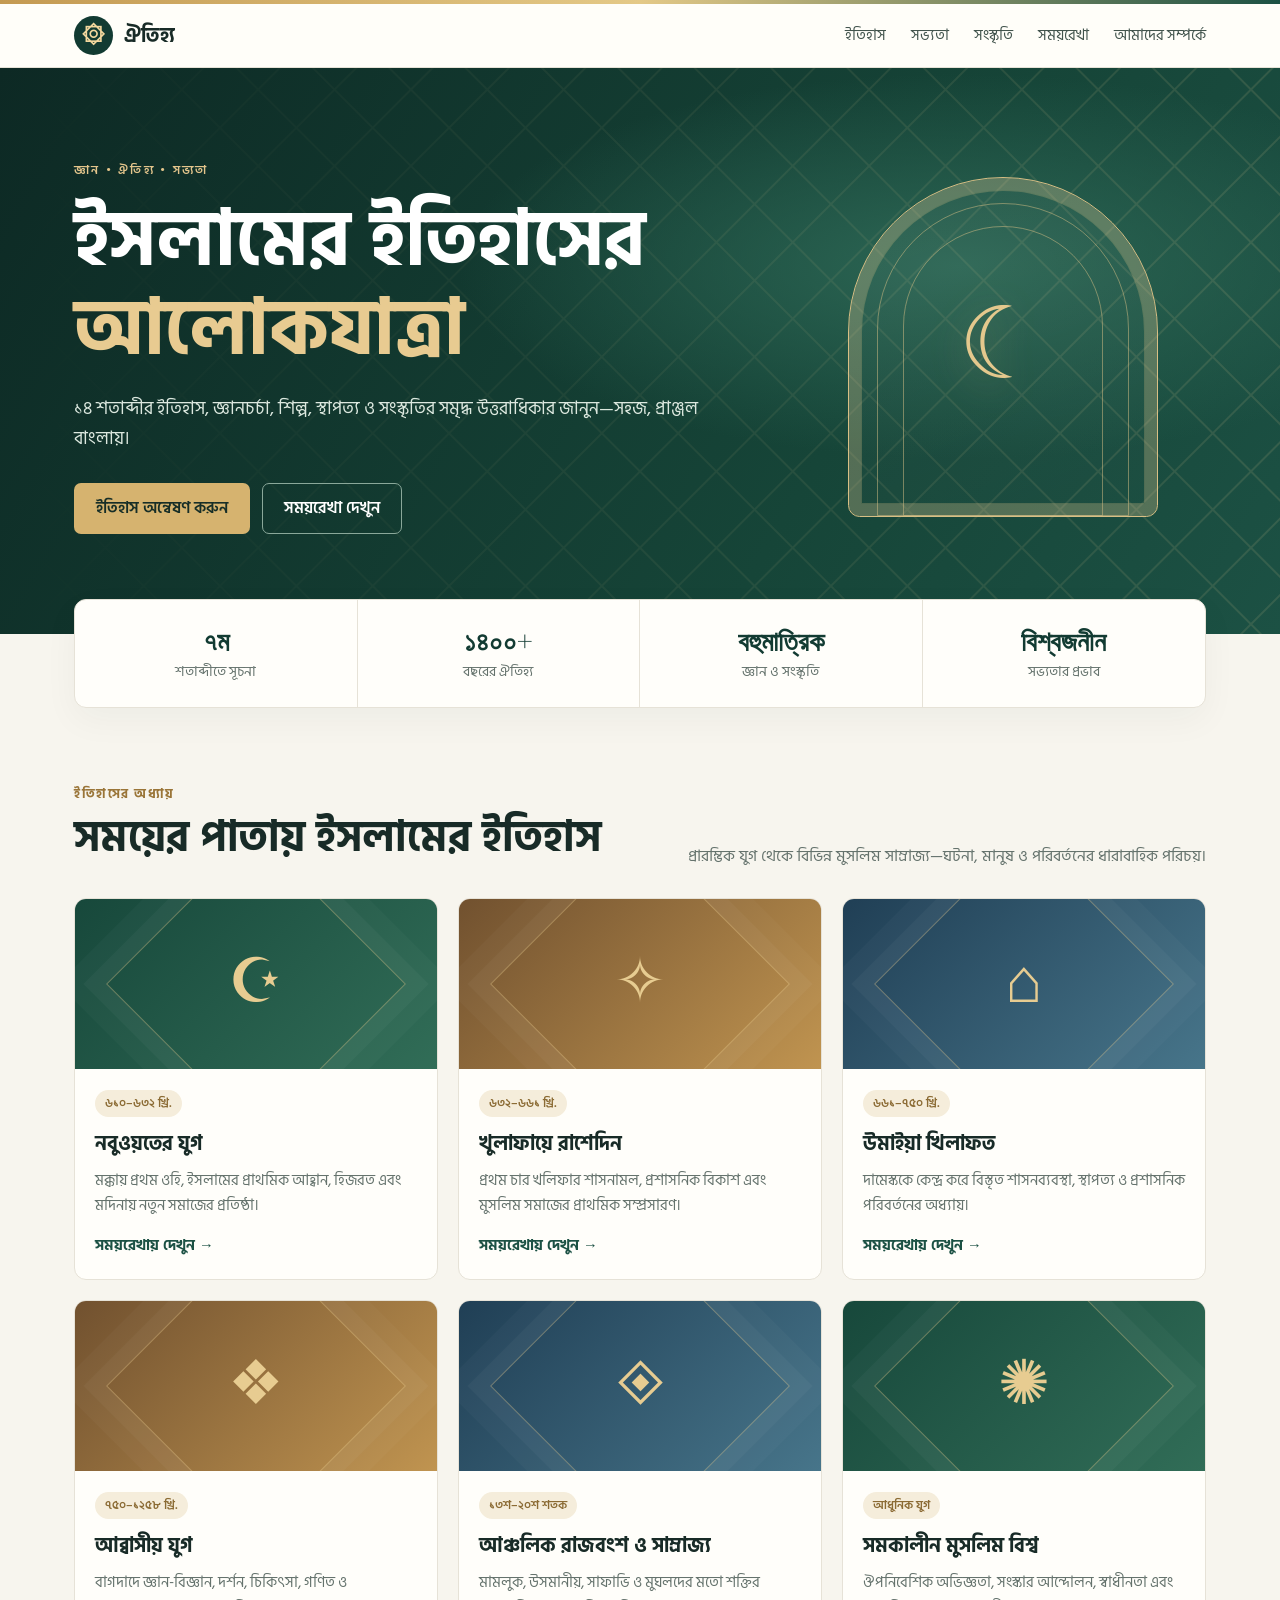
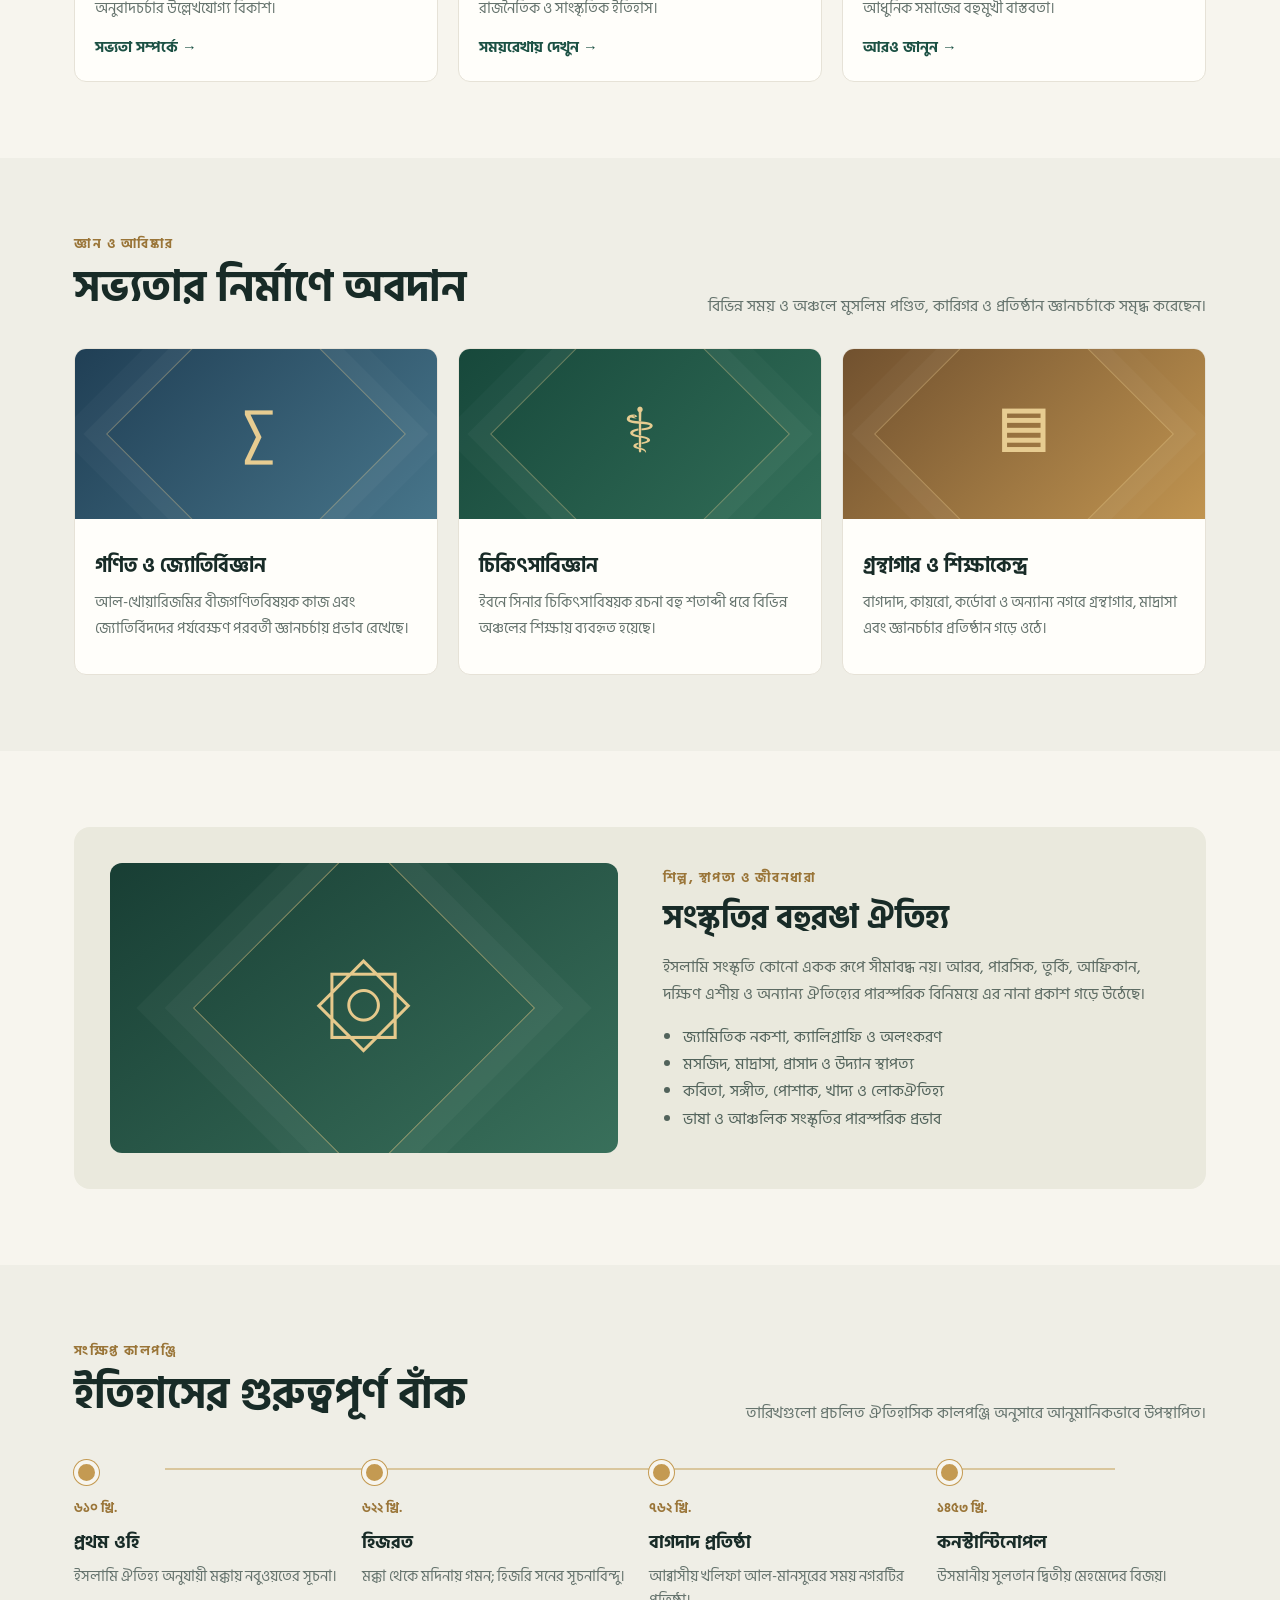
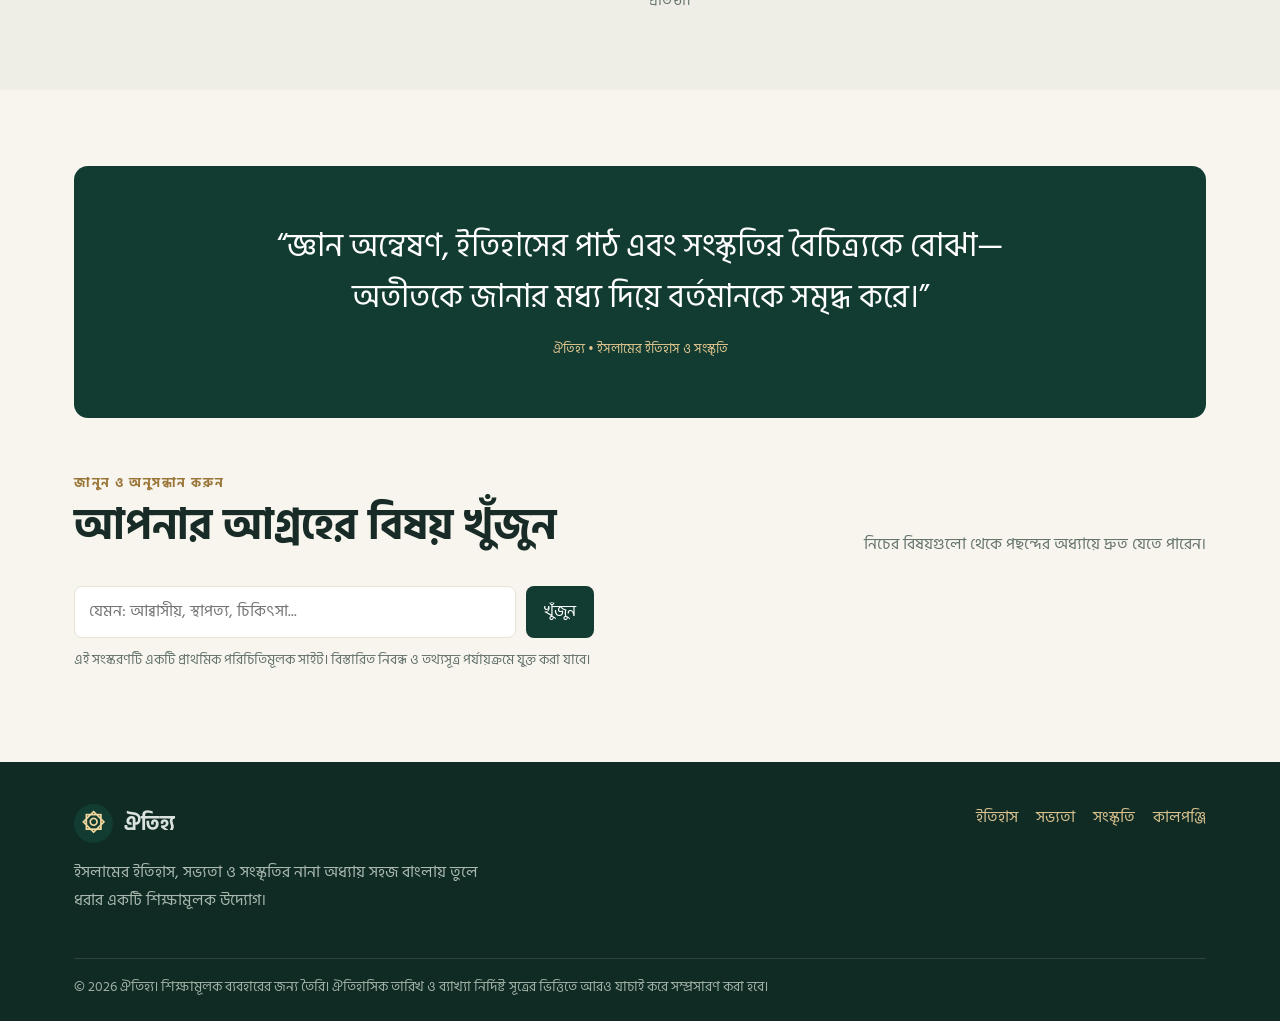
==== commit 55e9d5b8: "Build Bengali Islamic history and culture website" ====
--- a/index.html
+++ b/index.html
@@ -1,2817 +1,62 @@
+<!doctype html>
+<html lang="bn">
 <head>
-    <meta name="viewport" content="width=device-width, initial-scale=1.0">
-    <meta charset="utf-8">
-    <meta http-equiv="Content-Type" content="text/html; charset=utf-8">
-    <meta content="IE=edge,chrome=1" http-equiv="X-UA-Compatible">
-    <meta name="rating" content="RTA-5042-1996-1400-1577-RTA">
-            <meta name="google-site-verification" content="m70DRfMmkWoSMb3GntW0PcOBA9ZrdxAcN0bEyqkSJug">
-        <meta name="apple-mobile-web-app-title" content="FUQ">
-    <meta name="application-name" content="FUQ">
-
-    
-            <meta name="description" content="Fuq.com is a porn site with millions of free videos. Our database has everything you'll ever need, so enter &amp; enjoy ;)">
-    
-            <link rel="preconnect" href="https://c1.ttcache.com">
-        <link rel="dns-prefetch" href="https://c1.ttcache.com">
-            <link rel="preconnect" href="https://c2.ttcache.com">
-        <link rel="dns-prefetch" href="https://c2.ttcache.com">
-            <link rel="preconnect" href="https://c3.ttcache.com">
-        <link rel="dns-prefetch" href="https://c3.ttcache.com">
-            <link rel="preconnect" href="https://c4.ttcache.com">
-        <link rel="dns-prefetch" href="https://c4.ttcache.com">
-    
-    <link rel="canonical" href="https://www.fuq.com/">
-<link rel="alternate" href="https://www.fuq.com/" hreflang="en">
-<link rel="alternate" href="https://www.fuq.com/cs/" hreflang="cs">
-<link rel="alternate" href="https://www.fuq.com/da/" hreflang="da">
-<link rel="alternate" href="https://www.fuq.com/el/" hreflang="el">
-<link rel="alternate" href="https://www.fuq.com/es/" hreflang="es">
-<link rel="alternate" href="https://www.fuq.com/es-ar/" hreflang="es-ar">
-<link rel="alternate" href="https://www.fuq.com/es-mx/" hreflang="es-mx">
-<link rel="alternate" href="https://www.fuq.com/fr/" hreflang="fr">
-<link rel="alternate" href="https://www.fuq.com/hr/" hreflang="hr">
-<link rel="alternate" href="https://www.fuq.com/it/" hreflang="it">
-<link rel="alternate" href="https://www.fuq.com/hu/" hreflang="hu">
-<link rel="alternate" href="https://www.fuq.com/nl/" hreflang="nl">
-<link rel="alternate" href="https://www.fuq.com/nb/" hreflang="nb">
-<link rel="alternate" href="https://www.fuq.com/de-at/" hreflang="de-at">
-<link rel="alternate" href="https://www.fuq.com/pl/" hreflang="pl">
-<link rel="alternate" href="https://www.fuq.com/pt/" hreflang="pt">
-<link rel="alternate" href="https://www.fuq.com/pt-br/" hreflang="pt-br">
-<link rel="alternate" href="https://www.fuq.com/ru/" hreflang="ru">
-<link rel="alternate" href="https://www.fuq.com/ro/" hreflang="ro">
-<link rel="alternate" href="https://www.fuq.com/sr/" hreflang="sr">
-<link rel="alternate" href="https://www.fuq.com/fi/" hreflang="fi">
-<link rel="alternate" href="https://www.fuq.com/sv/" hreflang="sv">
-<link rel="alternate" href="https://www.fuq.com/tr/" hreflang="tr">
-<link rel="alternate" href="https://www.fuq.com/ja/" hreflang="ja">
-<link rel="alternate" href="https://www.fuq.com/zh/" hreflang="zh">
-<link rel="alternate" href="https://www.fuq.com/ar/" hreflang="ar">
-<link rel="alternate" href="https://www.fuq.com/he/" hreflang="he">
-<link rel="alternate" href="https://www.fuq.com/vi/" hreflang="vi">
-<link rel="alternate" href="https://www.fuq.com/th/" hreflang="th">
-<link rel="alternate" href="https://www.fuq.com/ko/" hreflang="ko">
-<link rel="alternate" href="https://www.fuq.com/" hreflang="x-default">
-
-    <title>
-                    Porn Videos @ Fuq.com
-                                    </title>
-
-            <meta name="theme-color" content="#FAFAFA" media="(prefers-color-scheme: light)">
-        <meta name="theme-color" content="#000000" media="(prefers-color-scheme: dark)">
-        <meta name="msapplication-TileColor" content="#FAFAFA" media="(prefers-color-scheme: light)">
-        <meta name="msapplication-TileColor" content="#000000" media="(prefers-color-scheme: dark)">
-    
-                        <link rel="icon" href="/images/fuq/favicon.ico" sizes="32x32">
-            <link rel="icon" href="/images/fuq/favicon.svg" type="image/svg+xml">
-                            <link rel="apple-touch-icon" href="/images/fuq/apple-touch-icon.png">
-                            <link rel="manifest" href="/images/fuq/site.webmanifest">
-            
-    <link rel="search" type="application/opensearchdescription+xml" href="/search-export/open-search.xml" title="Porn Videos @ Fuq.com">
-
-                <script type="application/ld+json">
-            {
-                "@context": "https://schema.org",
-                "@type": "Organization",
-                "name": "FUQ",
-                "url": "https://www.fuq.com/",
-                "logo": "https://www.fuq.com/images/fuq/logo.png"
-            }
-        </script>
-    
-    <script type="application/ld+json">
-        {
-            "@context": "https://schema.org",
-            "@type": "WebSite",
-            "name": "Porn Videos @ Fuq.com",
-            "url": "https://www.fuq.com/",
-            "potentialAction": {
-                "@type": "SearchAction",
-                "target": "https://www.fuq.com/searching/?queryString={search_term_string}",
-                "query-input": "required name=search_term_string"
-            }
-        }
-    </script>
-
-    <link rel="preload" href="/static/fa-regular-400-EDM37DFJ.woff2" as="font" type="font/woff2" crossorigin="">
-
-    <link rel="stylesheet" type="text/css" href="/static/app-YNGT7RRF.css">
-    <link rel="stylesheet" type="text/css" href="/static/yellow-SOWAD7KM.css">
-        
-    
-            <noscript>
-    <meta http-equiv="refresh" content="0; url=https://myapi.agego.com/noJS"/>
-</noscript>
-<script type="application/json" id="agego-config">{"asi":"32a03b98-df4a-4936-b1a3-31628ed846bb","crossSiteHostnames":[],"outClickEnabled":true}</script>
-<script src="/static/agego-LKOA5OOY.js"></script><style id="sb_cln_style">ins[class*="adsbygoogle"],ins[class*="adsbyadop"],[id*="div-gpt-ad"],amp-ad{display:none !important;}</style>
-    
-            <script type="text/javascript" src="/static/app-25MBPG7G.js" async=""></script>
-            <script src="/js/analytics" async=""></script></head>
-
-<body class="text-text-color main-page group/body">
-<div id="main" class="min-h-screen mobile:pt-[107px] flex flex-col">
-                    <div class="content-container flex flex-col flex-grow">
-                                <div id="header" class="header z-100 desktop:relative bg-layer-200 mobile:fixed mobile:top-0 mobile:w-full mobile:max-w-full relative border-b border-b-zinc-200 dark:border-b-zinc-800">
-
-    <div class="flyout-overlay bg-black/30 fixed w-full z-500 hidden inset-0 h-screen"></div>
-
-    <div class="header-container container relative flex flex-col py-4 px-3 mobile:py-3 mobile:px-2 gap-y-0 mobile:bg-layer-100 group [&amp;.wrapped]:pb-2">
-        <div class="flex gap-2 gap-x-4 items-center flex-wrap flex-row">
-            <div class="flex gap-2 justify-start items-center mobile:basis-[65%] shrink-0">
-                <button type="button" class="button button-text desktop:hidden" data-flyout="toggle" data-target="navigation">
-            <i class="icon-start far fa-bars"></i>
-        </button>
-
-                <a class="logo-container desktop-site-logo" aria-label="Home" href="/" title="FUQ">
-    <img class="logo max-h-6 w-auto mx-auto " src="/images/fuq/logo.png" alt="FUQ">
-        </a>
-
-            </div>
-                            <nav class="mobile:hidden flex items-center gap-1 flex-wrap group-[.wrapped]:order-4 group-[.wrapped]:basis-full desktop-navigation">
-                    <div class="dropdown">
-                        <a data-toggle="dropdown" class="anchor-link menu-item focus-visible:outline-0 group/nav py-2" href="#" aria-haspopup="true" aria-expanded="false">
-                            Videos
-                            <i class="icon-end far fa-angle-down fa-sm group-[.show]/nav:rotate-180"></i>
-                        </a>
-                        <div class="dropdown-menu" aria-labelledby="all-videos">
-                                                                                                <a class="anchor-link menu-item px-3 popular" href="/popular" target="_self">
-                                        Popular videos
-                                    </a>
-                                                                    <a class="anchor-link menu-item px-3 new" href="/new" target="_self">
-                                        New videos
-                                    </a>
-                                                                    <a class="anchor-link menu-item px-3 rating" href="/rating" target="_self">
-                                        Top rated videos
-                                    </a>
-                                                                                    </div>
-                    </div>
-                                            <div class="dropdown">
-                            <a data-toggle="dropdown" class="anchor-link menu-item focus-visible:outline-0 group/nav py-2" href="#" aria-haspopup="true" aria-expanded="false">
-                                Categories
-                                <i class="icon-end far fa-angle-down fa-sm group-[.show]/nav:rotate-180"></i>
-                            </a>
-                            <div class="dropdown-menu" aria-labelledby="all-categories">
-                                            <a class="anchor-link menu-item px-3 whitespace-nowrap items-baseline" href="/category/bangladeshi">
-            Bangladeshi
-            <span class="badge badge-text badge-xsm text-xsm bg-transparent text-zinc-900 dark:text-zinc-300">51.7K</span></a>
-                <a class="anchor-link menu-item px-3 whitespace-nowrap items-baseline" href="/category/desi">
-            Desi
-            <span class="badge badge-text badge-xsm text-xsm bg-transparent text-zinc-900 dark:text-zinc-300">1.21M</span></a>
-                <a class="anchor-link menu-item px-3 whitespace-nowrap items-baseline" href="/category/indian">
-            Indian
-            <span class="badge badge-text badge-xsm text-xsm bg-transparent text-zinc-900 dark:text-zinc-300">1.04M</span></a>
-                <a class="anchor-link menu-item px-3 whitespace-nowrap items-baseline" href="/category/hot-mom">
-            Hot Mom
-            <span class="badge badge-text badge-xsm text-xsm bg-transparent text-zinc-900 dark:text-zinc-300">16.4M</span></a>
-                <a class="anchor-link menu-item px-3 whitespace-nowrap items-baseline" href="/category/pretty-indian">
-            Pretty Indian
-            <span class="badge badge-text badge-xsm text-xsm bg-transparent text-zinc-900 dark:text-zinc-300">235K</span></a>
-                <a class="anchor-link menu-item px-3 whitespace-nowrap items-baseline" href="/category/bengali">
-            Bengali
-            <span class="badge badge-text badge-xsm text-xsm bg-transparent text-zinc-900 dark:text-zinc-300">29.5K</span></a>
-                <a class="anchor-link menu-item px-3 whitespace-nowrap items-baseline" href="/category/cheating">
-            Cheating
-            <span class="badge badge-text badge-xsm text-xsm bg-transparent text-zinc-900 dark:text-zinc-300">1.31M</span></a>
-                <a class="anchor-link menu-item px-3 whitespace-nowrap items-baseline" href="/category/young-indian">
-            Young Indian
-            <span class="badge badge-xsm text-xsm inline-block px-1 rounded bg-zinc-300 text-zinc-900 dark:bg-zinc-700 dark:text-zinc-100">18+</span><span class="badge badge-text badge-xsm text-xsm bg-transparent text-zinc-900 dark:text-zinc-300">307K</span></a>
-    
-                                <a href="/a-z" class="button button-secondary flex mx-2" target="_self">
-        All categories
-                                </a>
-                            </div>
-                        </div>
-                                            <div class="dropdown">
-                            <a data-toggle="dropdown" class="anchor-link menu-item focus-visible:outline-0 group/nav py-2" href="#" aria-haspopup="true" aria-expanded="false">
-                                Pornstars
-                                <i class="icon-end far fa-angle-down fa-sm group-[.show]/nav:rotate-180"></i>
-                            </a>
-                            <div class="dropdown-menu" aria-labelledby="all-categories">
-                                            <a class="anchor-link menu-item px-3 whitespace-nowrap items-baseline" href="/pornstar/sunny-leone">
-            Sunny Leone
-            <span class="badge badge-text badge-xsm text-xsm bg-transparent text-zinc-900 dark:text-zinc-300">5.61K</span></a>
-                <a class="anchor-link menu-item px-3 whitespace-nowrap items-baseline" href="/pornstar/mia-khalifa">
-            Mia Khalifa
-            <span class="badge badge-text badge-xsm text-xsm bg-transparent text-zinc-900 dark:text-zinc-300">19.7K</span></a>
-                <a class="anchor-link menu-item px-3 whitespace-nowrap items-baseline" href="/pornstar/gattouz0">
-            Gattouz0 ♂
-            <span class="badge badge-text badge-xsm text-xsm bg-transparent text-zinc-900 dark:text-zinc-300">1.52K</span></a>
-                <a class="anchor-link menu-item px-3 whitespace-nowrap items-baseline" href="/pornstar/cumatozz">
-            Cumatozz
-            <span class="badge badge-text badge-xsm text-xsm bg-transparent text-zinc-900 dark:text-zinc-300">6.11K</span></a>
-                <a class="anchor-link menu-item px-3 whitespace-nowrap items-baseline" href="/pornstar/kylie-page">
-            Kylie Page
-            <span class="badge badge-text badge-xsm text-xsm bg-transparent text-zinc-900 dark:text-zinc-300">7.92K</span></a>
-                <a class="anchor-link menu-item px-3 whitespace-nowrap items-baseline" href="/pornstar/johnny-sins">
-            Johnny Sins ♂
-            <span class="badge badge-text badge-xsm text-xsm bg-transparent text-zinc-900 dark:text-zinc-300">41.1K</span></a>
-                <a class="anchor-link menu-item px-3 whitespace-nowrap items-baseline" href="/pornstar/mazee-the-goat">
-            Mazee The Goat ♂
-            <span class="badge badge-text badge-xsm text-xsm bg-transparent text-zinc-900 dark:text-zinc-300">11.7K</span></a>
-                <a class="anchor-link menu-item px-3 whitespace-nowrap items-baseline" href="/pornstar/nikoletta-queen">
-            Nikoletta Queen
-            <span class="badge badge-text badge-xsm text-xsm bg-transparent text-zinc-900 dark:text-zinc-300">830</span></a>
-    
-                                <a href="/pornstar" class="button button-secondary flex mx-2" target="_self">
-        All pornstars
-                                </a>
-                            </div>
-                        </div>
-                                        <div class="dropdown">
-                        <a data-toggle="dropdown" class="anchor-link menu-item focus-visible:outline-0 group/nav py-2" href="#" aria-haspopup="true" aria-expanded="false">
-                            More
-                            <i class="icon-end far fa-angle-down fa-sm group-[.show]/nav:rotate-180"></i>
-                        </a>
-                        <div class="dropdown-menu" aria-labelledby="more-menu">
-                                                                                        <div class="relative group/subnav">
-                                    <a class="anchor-link menu-item px-3 flex justify-between items-center" href="#">
-                                        Live cams
-                                        <i class="far fa-chevron-right ml-2"></i>
-                                    </a>
-                                    <div class="absolute -top-2 left-full ml-0.5 rtl:mr-0.5 hidden group-hover/subnav:block dropdown-menu">
-                                                                                                                                                                                                                                <a class="anchor-link menu-item flex justify-between" href="https://go.rmhfrtnd.com?sourceId=fuqcom&amp;creativeId=tablink&amp;userId=e5caf8735ffc09b0a4b49b47cc3c96dd7caff75b92cdda2b772d5bd97df3e007" target="_blank" rel="sponsored">
-                                                        Stripchat
-                                                        <i class="icon-end far fa-circle-info" data-toggle="tooltip" data-tooltip-placement=""></i>
-                                                        <div class="tooltip p-2 hidden z-30 bg-zinc-100 dark:bg-zinc-700 rounded-lg w-[200px] text-zinc-800 dark:text-zinc-100 shadow-[0_0px_30px_0px_rgba(0,0,0,0.3)]
-                                                                    absolute flex-col gap-1 m-0 [.show]:inline-flex! [.show]:inset-[0_auto_auto_0]!
-                                                                    [.show]:before:block! before:absolute before:content-[''] before:size-0! before:left-4! before:-top-4!
-                                                                    before:border-8! before:border-transparent! before:border-b-zinc-100! dark:before:border-b-zinc-700!">
-                                                            <span class="text-wrap">
-                                                                This link is displayed as an advertisement. It is paid for and shown on behalf of
-                                                                Technius Ltd. Advertisements
-                                                                are ranked based on the advertiser's bid.
-                                                            </span>
-                                                        </div>
-                                                    </a>
-                                                                                                                                                                                                <a class="anchor-link menu-item flex justify-between" href="https://go.camgiant.live/3dc6a396-717c-4980-8bb4-fa727ddd363c?service=girls&amp;mp_code=f0zpu&amp;utm_campaign=10072328&amp;utm_source=tab" target="_blank" rel="sponsored">
-                                                        Flirt4Free
-                                                        <i class="icon-end far fa-circle-info" data-toggle="tooltip" data-tooltip-placement=""></i>
-                                                        <div class="tooltip p-2 hidden z-30 bg-zinc-100 dark:bg-zinc-700 rounded-lg w-[200px] text-zinc-800 dark:text-zinc-100 shadow-[0_0px_30px_0px_rgba(0,0,0,0.3)]
-                                                                    absolute flex-col gap-1 m-0 [.show]:inline-flex! [.show]:inset-[0_auto_auto_0]!
-                                                                    [.show]:before:block! before:absolute before:content-[''] before:size-0! before:left-4! before:-top-4!
-                                                                    before:border-8! before:border-transparent! before:border-b-zinc-100! dark:before:border-b-zinc-700!">
-                                                            <span class="text-wrap">
-                                                                This link is displayed as an advertisement. It is paid for and shown on behalf of
-                                                                VS Media, Inc. Advertisements
-                                                                are ranked based on the advertiser's bid.
-                                                            </span>
-                                                        </div>
-                                                    </a>
-                                                                                                                                                                                                <a class="anchor-link menu-item flex justify-between" href="https://ctwmsg.com/?siteId=jasmin&amp;categoryName=girl&amp;pageName=listpage&amp;performerName=&amp;prm[psid]=tiava&amp;prm[pstool]=205_1&amp;prm[psprogram]=revs&amp;prm[campaign_id]=133084&amp;subAffId=%7BSUBAFFID%7D" target="_blank" rel="sponsored">
-                                                        LiveJasmin
-                                                        <i class="icon-end far fa-circle-info" data-toggle="tooltip" data-tooltip-placement=""></i>
-                                                        <div class="tooltip p-2 hidden z-30 bg-zinc-100 dark:bg-zinc-700 rounded-lg w-[200px] text-zinc-800 dark:text-zinc-100 shadow-[0_0px_30px_0px_rgba(0,0,0,0.3)]
-                                                                    absolute flex-col gap-1 m-0 [.show]:inline-flex! [.show]:inset-[0_auto_auto_0]!
-                                                                    [.show]:before:block! before:absolute before:content-[''] before:size-0! before:left-4! before:-top-4!
-                                                                    before:border-8! before:border-transparent! before:border-b-zinc-100! dark:before:border-b-zinc-700!">
-                                                            <span class="text-wrap">
-                                                                This link is displayed as an advertisement. It is paid for and shown on behalf of
-                                                                JWS International S.à.R.L
-                                                                are ranked based on the advertiser's bid.
-                                                            </span>
-                                                        </div>
-                                                    </a>
-                                                                                                                                                                        </div>
-                                </div>
-                                                                                        <div class="relative group/subnav">
-                                    <a class="anchor-link menu-item px-3 flex justify-between items-center" href="#">
-                                        AI chat
-                                        <i class="far fa-chevron-right ml-2"></i>
-                                    </a>
-                                    <div class="absolute -top-2 left-full ml-0.5 rtl:mr-0.5 hidden group-hover/subnav:block dropdown-menu">
-                                                                                                                                                                                                                                <a class="anchor-link menu-item flex justify-between" href="https://www.ourdreamersai.com/3D3RXQX/9B9DM/?uid=36&amp;sub1=female&amp;sub2=nsfw&amp;sub5=header" target="_blank" rel="sponsored">
-                                                        OurDream.AI
-                                                        <i class="icon-end far fa-circle-info" data-toggle="tooltip" data-tooltip-placement=""></i>
-                                                        <div class="tooltip p-2 hidden z-30 bg-zinc-100 dark:bg-zinc-700 rounded-lg w-[200px] text-zinc-800 dark:text-zinc-100 shadow-[0_0px_30px_0px_rgba(0,0,0,0.3)]
-                                                                    absolute flex-col gap-1 m-0 [.show]:inline-flex! [.show]:inset-[0_auto_auto_0]!
-                                                                    [.show]:before:block! before:absolute before:content-[''] before:size-0! before:left-4! before:-top-4!
-                                                                    before:border-8! before:border-transparent! before:border-b-zinc-100! dark:before:border-b-zinc-700!">
-                                                            <span class="text-wrap">
-                                                                This link is displayed as an advertisement. It is paid for and shown on behalf of
-                                                                Dream Studios USA, Inc.
-                                                                are ranked based on the advertiser's bid.
-                                                            </span>
-                                                        </div>
-                                                    </a>
-                                                
-                                                                                                                                                <a class="anchor-link menu-item flex justify-between" href="https://www.ejd1s4io.com/cmp/2LB4SQ/8GC3R/" target="_blank" rel="sponsored">
-                                                        Candy.AI
-                                                        <i class="icon-end far fa-circle-info" data-toggle="tooltip" data-tooltip-placement=""></i>
-                                                        <div class="tooltip p-2 hidden z-30 bg-zinc-100 dark:bg-zinc-700 rounded-lg w-[200px] text-zinc-800 dark:text-zinc-100 shadow-[0_0px_30px_0px_rgba(0,0,0,0.3)]
-                                                                    absolute flex-col gap-1 m-0 [.show]:inline-flex! [.show]:inset-[0_auto_auto_0]!
-                                                                    [.show]:before:block! before:absolute before:content-[''] before:size-0! before:left-4! before:-top-4!
-                                                                    before:border-8! before:border-transparent! before:border-b-zinc-100! dark:before:border-b-zinc-700!">
-                                                            <span class="text-wrap">
-                                                                This link is displayed as an advertisement. It is paid for and shown on behalf of
-                                                                Everai Limited
-                                                                are ranked based on the advertiser's bid.
-                                                            </span>
-                                                        </div>
-                                                    </a>
-                                                
-                                                                                                                                                <a class="anchor-link menu-item flex justify-between" href="https://lovescape.com/create-ai-sex-girlfriend/style?var_1=Sexgirls&amp;var_2=Animesex&amp;userId=8349da8b4c15b7dd62edc38761d43c0dfe2450673d62cb39c4a53a5d7caeeda4&amp;p3=excct" target="_blank" rel="sponsored">
-                                                        Lovescape
-                                                        <i class="icon-end far fa-circle-info" data-toggle="tooltip" data-tooltip-placement=""></i>
-                                                        <div class="tooltip p-2 hidden z-30 bg-zinc-100 dark:bg-zinc-700 rounded-lg w-[200px] text-zinc-800 dark:text-zinc-100 shadow-[0_0px_30px_0px_rgba(0,0,0,0.3)]
-                                                                    absolute flex-col gap-1 m-0 [.show]:inline-flex! [.show]:inset-[0_auto_auto_0]!
-                                                                    [.show]:before:block! before:absolute before:content-[''] before:size-0! before:left-4! before:-top-4!
-                                                                    before:border-8! before:border-transparent! before:border-b-zinc-100! dark:before:border-b-zinc-700!">
-                                                            <span class="text-wrap">
-                                                                This link is displayed as an advertisement. It is paid for and shown on behalf of
-                                                                Warmtech Ltd.
-                                                                are ranked based on the advertiser's bid.
-                                                            </span>
-                                                        </div>
-                                                    </a>
-                                                
-                                                                                                                        </div>
-                                </div>
-                                                        <a class="anchor-link menu-item px-3" id="network" href="/network/" target="_self">
-                                Our network
-                            </a>
-                        </div>
-                    </div>
-                </nav>
-                        <div class="mobile:hidden flex gap-2 md:w-[270px] w-[446px] ml-auto rtl:ml-0 rtl:mr-auto">
-                <div class="form search grow flex">
-    <form action="/searching/by-form" name="search_query" method="post" target="_self" data-url="/search-term/suggest-grouped/__queryString__" class="relative grow">
-        <div id="search_query" class="flex desktop:justify-center">
-                        <div class="input-container">
-                <input type="search" name="search_query[query]" id="search_query_query" class="input" placeholder="Search 75,888,721 videos ..." aria-label="Search 75,888,721 videos ..." autocomplete="off" maxlength="200" value="" required="">
-                <button class="clear-search-icon" aria-label="Clear search field" type="button"><i class="far fa-circle-xmark"></i></button>
-                <button type="submit" aria-label="Search" class="icon-end"><i class="far fa-search"></i></button>
-            </div>
-                        <div class="autocomplete desktop:rounded-b-2xl absolute bg-layer-0 w-full desktop:max-w-[700px] z-20 hidden! border border-zinc-700 dark:border-zinc-300 rounded-b desktop:border-t-0 transition-all duration-100 top-full">
-    <div class="no-results flex-row gap-2 flex hidden! px-4 py-2 whitespace-nowrap cursor-pointer ">
-        <i class="far fa-arrow-turn-down-right"></i>
-        <span>Search for <strong></strong></span>
-    </div>
-    <ul class="autocomplete-list m-0 list-none py-2 flex flex-col gap-4 max-h-[40vh] desktop:max-h-[500px] overflow-auto">
-        <template class="search-ul-template">
-            <div class="autocomplete-group-container flex flex-col" data-group-index="0">
-                <div class="group-header hidden! flex items-center gap-2 px-3">
-                    <span class="title text-md font-bold text-dimmed uppercase">Popular searches</span>
-                    <div class="divider grow h-[1px] bg-zinc-200 dark:bg-zinc-800"></div>
-                </div>
-                <template class="search-li-template">
-                    <li class="autocomplete-result btn mx-0 flex items-center gap-1 cursor-pointer font-normal px-3 py-1 mobile:rounded hover:bg-zinc-200 dark:hover:bg-zinc-900 focus:bg-zinc-200 focus:dark:bg-zinc-900 focus:outline-none" data-suggestion="angela white" tabindex="0">
-                        <span class="suggestion-value text-md">angela white</span>
-                        <span class="badge badge-xsm text-xsm px-1 rounded bg-zinc-300 text-zinc-900 dark:bg-zinc-700 dark:text-zinc-100 hidden">18+</span>
-                    </li>
-                </template>
-            </div>
-        </template>
-    </ul>
-    <div class="flex justify-center p-4 w-full gap-2">
-        <button type="submit" class="button button-secondary px-4">
-        Search
-        </button>
-        <a href="/item-collection-order/random" class="button button-secondary px-4">
-        Random
-        </a>
-    </div>
-</div>
-
-        </div>
-    </form>
-</div>
-
-            </div>
-            <div class="desktop:hidden flex gap-2 mobile:basis-full mobile:order-1 mobile:min-w-full grow mobile:px-0">
-                <div class="flex form search grow">
-                    <form action="/searching/by-form" name="search_query_mobile_trigger" method="post" class="w-full search_form relative grow" target="_self" data-url="/search-term/suggest-grouped/__queryString__">
-                        <div id="search_query_mobile" class="flex justify-center">
-                            <div class="input-container">
-                                <input type="search" id="search_query_mobile_trigger_query" name="search_query[query]" class="input" placeholder="Search 75,888,721 videos ..." aria-label="Search 75,888,721 videos ..." autocomplete="off" maxlength="200" value="" required="">
-                                <button type="submit" aria-label="Search" class="icon-end">
-                                    <i class="far fa-search"></i>
-                                </button>
-                            </div>
-                        </div>
-                    </form>
-                </div>
-            </div>
-                            <div class="settings-wrapper flex items-center gap-1 shrink-0 mobile:ml-auto">
-                                            <button type="button" class="button button-text" title="Orientation" data-settings="Orientation" aria-haspopup="true" aria-expanded="false" data-toggle="dropdown" data-dropdown-placement="bottom-end">
-            <i class="icon-start far fa-venus-mars"></i>
-        </button>
-
-                        <div class="dropdown-menu w-[250px] site-orientation-menu" aria-labelledby="dropdown orientation">
-                            <div class="panel-wrapper relative overflow-hidden w-full h-full flex">
-                                <div class="panel-container flex transition-transform h-full flex-shrink w-full">
-                                    <div class="main-panel panel">
-                                        <div class="orientation-panel panel" data-setting="orientation">
-                                            <div class="panel-content">
-                                                <div class="tag-data" data-tag-name="orientation" data-persistent="0">
-            <a href="/tag/orientation/straight" data-tag-value="straight" class="menu-item px-5 flex items-center gap-3 whitespace-nowrap selected" data-label="Straight">
-            <i class="far flex-shrink-0 w-4 fa-check opacity-0 opacity-100"></i>Straight
-        </a>
-            <a href="/tag/orientation/gay" data-tag-value="gay" class="menu-item px-5 flex items-center gap-3 whitespace-nowrap " data-label="Gay">
-            <i class="far flex-shrink-0 w-4 fa-check opacity-0 "></i>Gay
-        </a>
-            <a href="/tag/orientation/shemale" data-tag-value="shemale" class="menu-item px-5 flex items-center gap-3 whitespace-nowrap " data-label="Trans">
-            <i class="far flex-shrink-0 w-4 fa-check opacity-0 "></i>Trans
-        </a>
-            <a href="/tag/orientation/straight-and-gay" data-tag-value="straight-and-gay" class="menu-item px-5 flex items-center gap-3 whitespace-nowrap " data-label="Straight &amp; Gay">
-            <i class="far flex-shrink-0 w-4 fa-check opacity-0 "></i>Straight &amp; Gay
-        </a>
-            <a href="/tag/orientation/straight-and-shemale" data-tag-value="straight-and-shemale" class="menu-item px-5 flex items-center gap-3 whitespace-nowrap " data-label="Straight &amp; Trans">
-            <i class="far flex-shrink-0 w-4 fa-check opacity-0 "></i>Straight &amp; Trans
-        </a>
-            <a href="/tag/orientation/gay-and-shemale" data-tag-value="gay-and-shemale" class="menu-item px-5 flex items-center gap-3 whitespace-nowrap " data-label="Gay &amp; Trans">
-            <i class="far flex-shrink-0 w-4 fa-check opacity-0 "></i>Gay &amp; Trans
-        </a>
-            <a href="/tag/orientation/straight-and-gay-and-shemale" data-tag-value="straight-and-gay-and-shemale" class="menu-item px-5 flex items-center gap-3 whitespace-nowrap " data-label="All">
-            <i class="far flex-shrink-0 w-4 fa-check opacity-0 "></i>All
-        </a>
-    </div>
-
-                                            </div>
-                                        </div>
-                                    </div>
-                                </div>
-                            </div>
-                        </div>
-                                        <button type="button" class="button button-text" title="Settings" data-settings="Settings" aria-haspopup="true" aria-expanded="false" data-toggle="dropdown" data-dropdown-placement="bottom-end">
-            <i class="icon-start far fa-cogs"></i>
-        </button>
-                    <div class="dropdown-menu w-[250px] site-settings-menu" aria-labelledby="dropdown settings">
-                        <div class="panel-wrapper relative overflow-hidden w-full h-full flex">
-                            <div class="panel-container flex transition-transform h-full flex-shrink w-full">
-                                <div class="main-panel panel">
-                                                                            <button class="panel-button panel-next text-zinc-900 dark:text-zinc-100 bg-transparent hover:bg-zinc-200 dark:hover:bg-zinc-700 active:bg-zinc-300 dark:active:bg-zinc-500 min-w-[36px] appearance-none box-border ring-0 outline-0 relative p-2 justify-center text-md items-center transition-colors duration-200 ease-in-out cursor-pointer px-4 flex gap-3 h-auto rounded-none w-full" data-panel-target="language-panel">
-    <i class="far fa-globe-americas icon-start size-5 shrink-0 flex justify-center items-center text-center"></i>
-    <span class="flex justify-between items-center w-full">
-        <span class="flex flex-col text-start">
-            Language
-                            <span class="setting-text">English</span>
-                    </span>
-                    <i class="far fa-chevron-right icon-end"></i>
-            </span>
-</button>
-
-                                                                                                                <button class="panel-button panel-next text-zinc-900 dark:text-zinc-100 bg-transparent hover:bg-zinc-200 dark:hover:bg-zinc-700 active:bg-zinc-300 dark:active:bg-zinc-500 min-w-[36px] appearance-none box-border ring-0 outline-0 relative p-2 justify-center text-md items-center transition-colors duration-200 ease-in-out cursor-pointer px-4 flex gap-3 h-auto rounded-none w-full" data-panel-target="pricing-panel">
-    <i class="far fa-dollar icon-start size-5 shrink-0 flex justify-center items-center text-center"></i>
-    <span class="flex justify-between items-center w-full">
-        <span class="flex flex-col text-start">
-            Pricing
-                            <span class="setting-text">Free &amp; Premium</span>
-                    </span>
-                    <i class="far fa-chevron-right icon-end"></i>
-            </span>
-</button>
-
-                                                                                                                <button class="panel-button panel-next text-zinc-900 dark:text-zinc-100 bg-transparent hover:bg-zinc-200 dark:hover:bg-zinc-700 active:bg-zinc-300 dark:active:bg-zinc-500 min-w-[36px] appearance-none box-border ring-0 outline-0 relative p-2 justify-center text-md items-center transition-colors duration-200 ease-in-out cursor-pointer px-4 flex gap-3 h-auto rounded-none w-full width-toggle">
-    <i class="far fa-grid-2 icon-start size-5 shrink-0 flex justify-center items-center text-center"></i>
-    <span class="flex justify-between items-center w-full">
-        <span class="flex flex-col text-start">
-            Large thumbnails
-                            <span class="opacity-50 text-sm font-normal">
-                    <span class="toggle-on-label hidden">On</span>
-                    <span class="toggle-off-label">Off</span>
-                </span>
-                    </span>
-                    <span class="toggle flex pointer-events-none">
-    <input type="checkbox" id="thumbnail-size-toggle" class="hidden peer/input">
-    <label for="thumbnail-size-toggle" class="toggle-label inline-block w-9 h-6 bg-layer-0 border border-zinc-300 dark:border-zinc-600 rounded-full cursor-pointer relative group after:block after:size-3 after:bg-zinc-900 after:rounded-full after:absolute after:transition-all after:duration-200 after:inset-s-0.5 after:top-1/2 after:-translate-y-1/2 dark:after:bg-zinc-100 peer-checked/input:after:bg-primary peer-checked/input:after:size-5 peer-checked/input:after:translate-x-2.5 rtl:peer-checked/input:after:-translate-x-2.5">
-                    <i class="icon far fa-check size-5 flex items-center justify-center absolute text-layer-0 z-50 opacity-0 inset-e-0.5 top-1/2 -translate-y-1/2 group-[.peer\/input:checked~&amp;]:transition group-[.peer\/input:checked~&amp;]:delay-200 group-[.peer\/input:checked~&amp;]:opacity-100"></i>
-            </label>
-</span>
-
-            </span>
-</button>
-
-                                                                                                                <button class="panel-button panel-next text-zinc-900 dark:text-zinc-100 bg-transparent hover:bg-zinc-200 dark:hover:bg-zinc-700 active:bg-zinc-300 dark:active:bg-zinc-500 min-w-[36px] appearance-none box-border ring-0 outline-0 relative p-2 justify-center text-md items-center transition-colors duration-200 ease-in-out cursor-pointer px-4 flex gap-3 h-auto rounded-none w-full color-scheme-toggle">
-    <i class="far fa-moon icon-start size-5 shrink-0 flex justify-center items-center text-center"></i>
-    <span class="flex justify-between items-center w-full">
-        <span class="flex flex-col text-start">
-            Night mode
-                            <span class="opacity-50 text-sm font-normal">
-                    <span class="toggle-on-label">On</span>
-                    <span class="toggle-off-label hidden">Off</span>
-                </span>
-                    </span>
-                    <span class="toggle flex pointer-events-none">
-    <input type="checkbox" id="color-scheme-toggle" class="hidden peer/input">
-    <label for="color-scheme-toggle" class="toggle-label inline-block w-9 h-6 bg-layer-0 border border-zinc-300 dark:border-zinc-600 rounded-full cursor-pointer relative group after:block after:size-3 after:bg-zinc-900 after:rounded-full after:absolute after:transition-all after:duration-200 after:inset-s-0.5 after:top-1/2 after:-translate-y-1/2 dark:after:bg-zinc-100 peer-checked/input:after:bg-primary peer-checked/input:after:size-5 peer-checked/input:after:translate-x-2.5 rtl:peer-checked/input:after:-translate-x-2.5">
-                    <i class="icon far fa-check size-5 flex items-center justify-center absolute text-layer-0 z-50 opacity-0 inset-e-0.5 top-1/2 -translate-y-1/2 group-[.peer\/input:checked~&amp;]:transition group-[.peer\/input:checked~&amp;]:delay-200 group-[.peer\/input:checked~&amp;]:opacity-100"></i>
-            </label>
-</span>
-
-            </span>
-</button>
-
-                                                                        <hr class="py-2 before:bg-layer-300 before:h-[1px] before:relative before:block before:content-[''] border-0">
-
-                                                                            <a href="/faq/" class="button button-text navigation-button px-4 py-3 h-auto flex gap-3 rounded-none w-full" aria-label="FAQ">
-            <i class="icon-start far fa-info-circle"></i>
-        <span class="flex justify-between items-center w-full">
-                                                Help
-                                            </span>
-                                        </a>
-                                        <a href="/contact/" class="button button-text navigation-button px-4 py-3 h-auto flex gap-3 rounded-none w-full" aria-label="Contact">
-            <i class="icon-start far fa-comment"></i>
-        <span class="flex justify-between items-center w-full">
-                                                Send feedback
-                                            </span>
-                                        </a>
-                                                                    </div>
-                                                                    <div class="stacked-panels w-full flex-none flex">
-                                        <div class="dummy-panel panel hidden"></div>
-                                                                                    <div class="language-panel panel hidden [.active]:block" data-setting="language">
-                                                <div class="mobile:h-12 gap-1 px-1 flex justify-between items-center desktop:hidden [.dropdown-menu_&amp;]:flex [.dropdown-menu_&amp;]:desktop:flex top-auto lg:top-1">
-            <button type="button" class="button button-text panel-previous flex-shrink-0" aria-label="Menu arrow-left">
-            <i class="icon-start far fa-arrow-left"></i>
-        </button>
-    
-    <div class="flex-grow text-lg desktop:text-base desktop:font-medium">
-                                                        Language
-                                                    </div>
-                                                
-            <div class="flex size-9 items-center justify-center text-lg"></div>
-    </div>
-                                                <hr class="py-2 before:bg-layer-300 before:h-[1px] before:relative before:block before:content-[''] border-0">
-
-                                                <div class="panel-content">
-                                                    <div class="h-full overflow-y-auto mobile:max-h-[60vh] desktop:max-h-[500px]">
-    <form method="POST" action="/set-locale">
-            <button class="w-full menu-item px-5 locale locale-en selected" type="submit" name="locale" value="en" data-label="English">
-            <i class="far flex-shrink-0 mr-3 w-4 fa-check opacity-0 opacity-100"></i><span class="country-text">English</span>
-        </button>
-            <button class="w-full menu-item px-5 locale locale-cs " type="submit" name="locale" value="cs" data-label="Čeština">
-            <i class="far flex-shrink-0 mr-3 w-4 fa-check opacity-0 "></i><span class="country-text">Čeština</span>
-        </button>
-            <button class="w-full menu-item px-5 locale locale-da " type="submit" name="locale" value="da" data-label="Dansk">
-            <i class="far flex-shrink-0 mr-3 w-4 fa-check opacity-0 "></i><span class="country-text">Dansk</span>
-        </button>
-            <button class="w-full menu-item px-5 locale locale-el " type="submit" name="locale" value="el" data-label="Ελληνικά">
-            <i class="far flex-shrink-0 mr-3 w-4 fa-check opacity-0 "></i><span class="country-text">Ελληνικά</span>
-        </button>
-            <button class="w-full menu-item px-5 locale locale-es " type="submit" name="locale" value="es" data-label="Español">
-            <i class="far flex-shrink-0 mr-3 w-4 fa-check opacity-0 "></i><span class="country-text">Español</span>
-        </button>
-            <button class="w-full menu-item px-5 locale locale-es-ar " type="submit" name="locale" value="es-ar" data-label="Español (Argentina)">
-            <i class="far flex-shrink-0 mr-3 w-4 fa-check opacity-0 "></i><span class="country-text">Español (Argentina)</span>
-        </button>
-            <button class="w-full menu-item px-5 locale locale-es-mx " type="submit" name="locale" value="es-mx" data-label="Español (Mexicano)">
-            <i class="far flex-shrink-0 mr-3 w-4 fa-check opacity-0 "></i><span class="country-text">Español (Mexicano)</span>
-        </button>
-            <button class="w-full menu-item px-5 locale locale-fr " type="submit" name="locale" value="fr" data-label="Français">
-            <i class="far flex-shrink-0 mr-3 w-4 fa-check opacity-0 "></i><span class="country-text">Français</span>
-        </button>
-            <button class="w-full menu-item px-5 locale locale-hr " type="submit" name="locale" value="hr" data-label="Hrvatski">
-            <i class="far flex-shrink-0 mr-3 w-4 fa-check opacity-0 "></i><span class="country-text">Hrvatski</span>
-        </button>
-            <button class="w-full menu-item px-5 locale locale-it " type="submit" name="locale" value="it" data-label="Italiano">
-            <i class="far flex-shrink-0 mr-3 w-4 fa-check opacity-0 "></i><span class="country-text">Italiano</span>
-        </button>
-            <button class="w-full menu-item px-5 locale locale-hu " type="submit" name="locale" value="hu" data-label="Magyar">
-            <i class="far flex-shrink-0 mr-3 w-4 fa-check opacity-0 "></i><span class="country-text">Magyar</span>
-        </button>
-            <button class="w-full menu-item px-5 locale locale-nl " type="submit" name="locale" value="nl" data-label="Nederlands">
-            <i class="far flex-shrink-0 mr-3 w-4 fa-check opacity-0 "></i><span class="country-text">Nederlands</span>
-        </button>
-            <button class="w-full menu-item px-5 locale locale-nb " type="submit" name="locale" value="nb" data-label="Norsk">
-            <i class="far flex-shrink-0 mr-3 w-4 fa-check opacity-0 "></i><span class="country-text">Norsk</span>
-        </button>
-            <button class="w-full menu-item px-5 locale locale-de-at " type="submit" name="locale" value="de-at" data-label="Österreichisches Deutsch">
-            <i class="far flex-shrink-0 mr-3 w-4 fa-check opacity-0 "></i><span class="country-text">Österreichisches Deutsch</span>
-        </button>
-            <button class="w-full menu-item px-5 locale locale-pl " type="submit" name="locale" value="pl" data-label="Polski">
-            <i class="far flex-shrink-0 mr-3 w-4 fa-check opacity-0 "></i><span class="country-text">Polski</span>
-        </button>
-            <button class="w-full menu-item px-5 locale locale-pt " type="submit" name="locale" value="pt" data-label="Português">
-            <i class="far flex-shrink-0 mr-3 w-4 fa-check opacity-0 "></i><span class="country-text">Português</span>
-        </button>
-            <button class="w-full menu-item px-5 locale locale-pt-br " type="submit" name="locale" value="pt-br" data-label="Português (Brasileiro)">
-            <i class="far flex-shrink-0 mr-3 w-4 fa-check opacity-0 "></i><span class="country-text">Português (Brasileiro)</span>
-        </button>
-            <button class="w-full menu-item px-5 locale locale-ru " type="submit" name="locale" value="ru" data-label="Pyccкий">
-            <i class="far flex-shrink-0 mr-3 w-4 fa-check opacity-0 "></i><span class="country-text">Pyccкий</span>
-        </button>
-            <button class="w-full menu-item px-5 locale locale-ro " type="submit" name="locale" value="ro" data-label="Română">
-            <i class="far flex-shrink-0 mr-3 w-4 fa-check opacity-0 "></i><span class="country-text">Română</span>
-        </button>
-            <button class="w-full menu-item px-5 locale locale-sr " type="submit" name="locale" value="sr" data-label="Sârbă">
-            <i class="far flex-shrink-0 mr-3 w-4 fa-check opacity-0 "></i><span class="country-text">Sârbă</span>
-        </button>
-            <button class="w-full menu-item px-5 locale locale-fi " type="submit" name="locale" value="fi" data-label="Suomalainen">
-            <i class="far flex-shrink-0 mr-3 w-4 fa-check opacity-0 "></i><span class="country-text">Suomalainen</span>
-        </button>
-            <button class="w-full menu-item px-5 locale locale-sv " type="submit" name="locale" value="sv" data-label="Svenska">
-            <i class="far flex-shrink-0 mr-3 w-4 fa-check opacity-0 "></i><span class="country-text">Svenska</span>
-        </button>
-            <button class="w-full menu-item px-5 locale locale-tr " type="submit" name="locale" value="tr" data-label="Türk">
-            <i class="far flex-shrink-0 mr-3 w-4 fa-check opacity-0 "></i><span class="country-text">Türk</span>
-        </button>
-            <button class="w-full menu-item px-5 locale locale-ja " type="submit" name="locale" value="ja" data-label="日本語">
-            <i class="far flex-shrink-0 mr-3 w-4 fa-check opacity-0 "></i><span class="country-text">日本語</span>
-        </button>
-            <button class="w-full menu-item px-5 locale locale-zh " type="submit" name="locale" value="zh" data-label="中文">
-            <i class="far flex-shrink-0 mr-3 w-4 fa-check opacity-0 "></i><span class="country-text">中文</span>
-        </button>
-            <button class="w-full menu-item px-5 locale locale-ar " type="submit" name="locale" value="ar" data-label="عربي">
-            <i class="far flex-shrink-0 mr-3 w-4 fa-check opacity-0 "></i><span class="country-text">عربي</span>
-        </button>
-            <button class="w-full menu-item px-5 locale locale-he " type="submit" name="locale" value="he" data-label="עברית">
-            <i class="far flex-shrink-0 mr-3 w-4 fa-check opacity-0 "></i><span class="country-text">עברית</span>
-        </button>
-            <button class="w-full menu-item px-5 locale locale-vi " type="submit" name="locale" value="vi" data-label="Tiếng Việt">
-            <i class="far flex-shrink-0 mr-3 w-4 fa-check opacity-0 "></i><span class="country-text">Tiếng Việt</span>
-        </button>
-            <button class="w-full menu-item px-5 locale locale-th " type="submit" name="locale" value="th" data-label="ไทย">
-            <i class="far flex-shrink-0 mr-3 w-4 fa-check opacity-0 "></i><span class="country-text">ไทย</span>
-        </button>
-            <button class="w-full menu-item px-5 locale locale-ko " type="submit" name="locale" value="ko" data-label="국어">
-            <i class="far flex-shrink-0 mr-3 w-4 fa-check opacity-0 "></i><span class="country-text">국어</span>
-        </button>
-        </form>
-</div>
-
-                                                </div>
-                                            </div>
-                                                                                                                            <div class="pricing-panel panel hidden [.active]:block" data-setting="pricing">
-                                                <div class="mobile:h-12 gap-1 px-1 flex justify-between items-center desktop:hidden [.dropdown-menu_&amp;]:flex [.dropdown-menu_&amp;]:desktop:flex top-auto lg:top-1">
-            <button type="button" class="button button-text panel-previous flex-shrink-0" aria-label="Menu arrow-left">
-            <i class="icon-start far fa-arrow-left"></i>
-        </button>
-    
-    <div class="flex-grow text-lg desktop:text-base desktop:font-medium">
-                                                        Pricing
-                                                    </div>
-                                                
-            <div class="flex size-9 items-center justify-center text-lg"></div>
-    </div>
-                                                <hr class="py-2 before:bg-layer-300 before:h-[1px] before:relative before:block before:content-[''] border-0">
-
-                                                <div class="panel-content tag-filter">
-                                                    <div class="tag-data" data-tag-name="pricing" data-persistent="1">
-            <a href="/tag/pricing/free-and-membership-and-payperview-and-payperclip-and-fansubscription" data-tag-value="free-and-membership-and-payperview-and-payperclip-and-fansubscription" class="menu-item px-5 flex items-center gap-3 whitespace-nowrap selected" data-label="Free &amp; Premium">
-            <i class="far flex-shrink-0 w-4 fa-check opacity-0 opacity-100"></i>Free &amp; Premium
-        </a>
-            <a href="/tag/pricing/membership-and-payperview-and-payperclip-and-fansubscription" data-tag-value="membership-and-payperview-and-payperclip-and-fansubscription" class="menu-item px-5 flex items-center gap-3 whitespace-nowrap " data-label="Premium only">
-            <i class="far flex-shrink-0 w-4 fa-check opacity-0 "></i>Premium only
-        </a>
-            <a href="/tag/pricing/free" data-tag-value="free" class="menu-item px-5 flex items-center gap-3 whitespace-nowrap " data-label="Free only">
-            <i class="far flex-shrink-0 w-4 fa-check opacity-0 "></i>Free only
-        </a>
-    </div>
-
-                                                </div>
-                                            </div>
-                                                                            </div>
-                                                            </div>
-                        </div>
-                    </div>
-                </div>
-                    </div>
-    </div>
-
-            <div id="navigation" class="flyout-menu flyout-navigation border-t-8 border-t-transparent pb-16 desktop:hidden fixed overflow-y-auto max-w-xs w-[calc(100vw-44px)] h-screen z-1000 bg-layer-100 text-link top-0 transition-transform duration-200 ease-out ltr:left-0 rtl:right-0 -translate-x-80" data-flyout="menu">
-            <div class="mobile:h-12 gap-1 px-1 flex justify-between items-center desktop:hidden [.dropdown-menu_&amp;]:flex [.dropdown-menu_&amp;]:desktop:flex top-auto lg:top-1 sticky top-0! z-10 bg-layer-100">
-            <button type="button" class="button button-text flyout-close flex-shrink-0" aria-label="Menu close">
-            <i class="icon-start far fa-close"></i>
-        </button>
-    
-    <a class="logo-container" href="/" title="FUQ">
-    <img class="logo max-h-6 w-auto mx-auto " src="/images/fuq/logo.png" alt="FUQ">
-        </a>
-
-            
-            <div class="flex size-9 items-center justify-center text-lg"></div>
-    </div>
-            <hr class="py-2 before:bg-layer-300 before:h-[1px] before:relative before:block before:content-[''] border-0">
-
-            <section class="accordion grid">
-    <button class="accordion-button transition-all py-3 px-4 flex gap-3 rounded-none items-center active" data-default-open="">
-                    <i class="far fa-video-camera icon-start size-5 flex-shrink-0 flex justify-center items-center text-center"></i>
-                <span class="label-container flex justify-between items-center w-full">
-            <span class="label flex items-center">
-                Videos
-            </span>
-            <i class="far fa-chevron-down"></i>
-        </span>
-    </button>
-    <div class="accordion-menu origin-center overflow-hidden grid transition-all ease-out grid-rows-[0fr] [.open]:max-h-fit [.open]:bg-layer-0 [.open]:pb-2 [.open]:grid-rows-[1fr] [.open]:h-full open">
-        <div class="overflow-hidden">
-                                                                                <a class="anchor-link menu-item px-3 popular" href="/popular" target="_self">
-                                        Popular videos
-                                    </a>
-                                                                    <a class="anchor-link menu-item px-3 new" href="/new" target="_self">
-                                        New videos
-                                    </a>
-                                                                    <a class="anchor-link menu-item px-3 rating" href="/rating" target="_self">
-                                        Top rated videos
-                                    </a>
-                                                            
-                    </div>
-    </div>
-</section>
-                            <section class="accordion grid">
-    <button class="accordion-button transition-all py-3 px-4 flex gap-3 rounded-none items-center">
-                    <i class="far fa-folder-tree icon-start size-5 flex-shrink-0 flex justify-center items-center text-center"></i>
-                <span class="label-container flex justify-between items-center w-full">
-            <span class="label flex items-center">
-                Categories
-            </span>
-            <i class="far fa-chevron-down"></i>
-        </span>
-    </button>
-    <div class="accordion-menu origin-center overflow-hidden grid transition-all ease-out grid-rows-[0fr]
-        [.open]:max-h-fit [.open]:bg-layer-0 [.open]:pb-2 [.open]:grid-rows-[1fr] [.open]:h-full
-    ">
-        <div class="overflow-hidden">
-                        <a class="anchor-link menu-item px-3 whitespace-nowrap items-baseline" href="/category/bangladeshi">
-            Bangladeshi
-            <span class="badge badge-text badge-xsm text-xsm bg-transparent text-zinc-900 dark:text-zinc-300">51.7K</span></a>
-                <a class="anchor-link menu-item px-3 whitespace-nowrap items-baseline" href="/category/desi">
-            Desi
-            <span class="badge badge-text badge-xsm text-xsm bg-transparent text-zinc-900 dark:text-zinc-300">1.21M</span></a>
-                <a class="anchor-link menu-item px-3 whitespace-nowrap items-baseline" href="/category/indian">
-            Indian
-            <span class="badge badge-text badge-xsm text-xsm bg-transparent text-zinc-900 dark:text-zinc-300">1.04M</span></a>
-                <a class="anchor-link menu-item px-3 whitespace-nowrap items-baseline" href="/category/hot-mom">
-            Hot Mom
-            <span class="badge badge-text badge-xsm text-xsm bg-transparent text-zinc-900 dark:text-zinc-300">16.4M</span></a>
-                <a class="anchor-link menu-item px-3 whitespace-nowrap items-baseline" href="/category/pretty-indian">
-            Pretty Indian
-            <span class="badge badge-text badge-xsm text-xsm bg-transparent text-zinc-900 dark:text-zinc-300">235K</span></a>
-                <a class="anchor-link menu-item px-3 whitespace-nowrap items-baseline" href="/category/bengali">
-            Bengali
-            <span class="badge badge-text badge-xsm text-xsm bg-transparent text-zinc-900 dark:text-zinc-300">29.5K</span></a>
-                <a class="anchor-link menu-item px-3 whitespace-nowrap items-baseline" href="/category/cheating">
-            Cheating
-            <span class="badge badge-text badge-xsm text-xsm bg-transparent text-zinc-900 dark:text-zinc-300">1.31M</span></a>
-                <a class="anchor-link menu-item px-3 whitespace-nowrap items-baseline" href="/category/young-indian">
-            Young Indian
-            <span class="badge badge-xsm text-xsm inline-block px-1 rounded bg-zinc-300 text-zinc-900 dark:bg-zinc-700 dark:text-zinc-100">18+</span><span class="badge badge-text badge-xsm text-xsm bg-transparent text-zinc-900 dark:text-zinc-300">307K</span></a>
-    
-                    <a href="/a-z" class="button button-secondary flex mx-2" target="_self">
-        All categories
-                    </a>
-                        </div>
-    </div>
-</section>
-                            <section class="accordion grid">
-    <button class="accordion-button transition-all py-3 px-4 flex gap-3 rounded-none items-center">
-                    <i class="far fa-star icon-start size-5 flex-shrink-0 flex justify-center items-center text-center"></i>
-                <span class="label-container flex justify-between items-center w-full">
-            <span class="label flex items-center">
-                Pornstars
-            </span>
-            <i class="far fa-chevron-down"></i>
-        </span>
-    </button>
-    <div class="accordion-menu origin-center overflow-hidden grid transition-all ease-out grid-rows-[0fr]
-        [.open]:max-h-fit [.open]:bg-layer-0 [.open]:pb-2 [.open]:grid-rows-[1fr] [.open]:h-full
-    ">
-        <div class="overflow-hidden">
-                        <a class="anchor-link menu-item px-3 whitespace-nowrap items-baseline" href="/pornstar/sunny-leone">
-            Sunny Leone
-            <span class="badge badge-text badge-xsm text-xsm bg-transparent text-zinc-900 dark:text-zinc-300">5.61K</span></a>
-                <a class="anchor-link menu-item px-3 whitespace-nowrap items-baseline" href="/pornstar/mia-khalifa">
-            Mia Khalifa
-            <span class="badge badge-text badge-xsm text-xsm bg-transparent text-zinc-900 dark:text-zinc-300">19.7K</span></a>
-                <a class="anchor-link menu-item px-3 whitespace-nowrap items-baseline" href="/pornstar/gattouz0">
-            Gattouz0 ♂
-            <span class="badge badge-text badge-xsm text-xsm bg-transparent text-zinc-900 dark:text-zinc-300">1.52K</span></a>
-                <a class="anchor-link menu-item px-3 whitespace-nowrap items-baseline" href="/pornstar/cumatozz">
-            Cumatozz
-            <span class="badge badge-text badge-xsm text-xsm bg-transparent text-zinc-900 dark:text-zinc-300">6.11K</span></a>
-                <a class="anchor-link menu-item px-3 whitespace-nowrap items-baseline" href="/pornstar/kylie-page">
-            Kylie Page
-            <span class="badge badge-text badge-xsm text-xsm bg-transparent text-zinc-900 dark:text-zinc-300">7.92K</span></a>
-                <a class="anchor-link menu-item px-3 whitespace-nowrap items-baseline" href="/pornstar/johnny-sins">
-            Johnny Sins ♂
-            <span class="badge badge-text badge-xsm text-xsm bg-transparent text-zinc-900 dark:text-zinc-300">41.1K</span></a>
-                <a class="anchor-link menu-item px-3 whitespace-nowrap items-baseline" href="/pornstar/mazee-the-goat">
-            Mazee The Goat ♂
-            <span class="badge badge-text badge-xsm text-xsm bg-transparent text-zinc-900 dark:text-zinc-300">11.7K</span></a>
-                <a class="anchor-link menu-item px-3 whitespace-nowrap items-baseline" href="/pornstar/nikoletta-queen">
-            Nikoletta Queen
-            <span class="badge badge-text badge-xsm text-xsm bg-transparent text-zinc-900 dark:text-zinc-300">830</span></a>
-    
-                    <a href="/pornstar" class="button button-secondary flex mx-2" target="_self">
-        All pornstars
-                    </a>
-                        </div>
-    </div>
-</section>
-                                                    <section class="accordion grid">
-    <button class="accordion-button transition-all py-3 px-4 flex gap-3 rounded-none items-center">
-                    <i class="far fa-camera-web icon-start size-5 flex-shrink-0 flex justify-center items-center text-center"></i>
-                <span class="label-container flex justify-between items-center w-full">
-            <span class="label flex items-center">
-                Live cams
-            </span>
-            <i class="far fa-chevron-down"></i>
-        </span>
-    </button>
-    <div class="accordion-menu origin-center overflow-hidden grid transition-all ease-out grid-rows-[0fr]
-        [.open]:max-h-fit [.open]:bg-layer-0 [.open]:pb-2 [.open]:grid-rows-[1fr] [.open]:h-full
-    ">
-        <div class="overflow-hidden">
-                                                                                                                                                                                <a class="anchor-link menu-item flex justify-between" href="https://go.rmhfrtnd.com?sourceId=fuqcom&amp;creativeId=tablink&amp;userId=e5caf8735ffc09b0a4b49b47cc3c96dd7caff75b92cdda2b772d5bd97df3e007" target="_blank" rel="sponsored">
-                                                        Stripchat
-                                                        <i class="icon-end far fa-circle-info" data-toggle="tooltip" data-tooltip-placement="bottom-end"></i>
-                                                        <div class="tooltip p-2 hidden z-30 bg-zinc-100 dark:bg-zinc-700 rounded-lg w-[200px] text-zinc-800 dark:text-zinc-100 shadow-[0_0px_30px_0px_rgba(0,0,0,0.3)] absolute flex-col gap-1 m-0 [.show]:inline-flex! [.show]:inset-[0_auto_auto_0]! [.show]:before:block! before:absolute before:content-[''] before:size-0! before:left-4! before:-top-4! before:border-8! before:border-transparent! before:border-b-zinc-100! dark:before:border-b-zinc-700!">
-                                                            <span class="text-wrap">
-                                                                This link is displayed as an advertisement. It is paid for and shown on behalf of
-                                                                Technius Ltd. Advertisements
-                                                                are ranked based on the advertiser's bid.
-                                                            </span>
-                                                        </div>
-                                                    </a>
-                                                                                                                                                                                                <a class="anchor-link menu-item flex justify-between" href="https://go.camgiant.live/3dc6a396-717c-4980-8bb4-fa727ddd363c?service=girls&amp;mp_code=f0zpu&amp;utm_campaign=10072328&amp;utm_source=tab" target="_blank" rel="sponsored">
-                                                        Flirt4Free
-                                                        <i class="icon-end far fa-circle-info" data-toggle="tooltip" data-tooltip-placement="bottom-end"></i>
-                                                        <div class="tooltip p-2 hidden z-30 bg-zinc-100 dark:bg-zinc-700 rounded-lg w-[200px] text-zinc-800 dark:text-zinc-100 shadow-[0_0px_30px_0px_rgba(0,0,0,0.3)] absolute flex-col gap-1 m-0 [.show]:inline-flex! [.show]:inset-[0_auto_auto_0]! [.show]:before:block! before:absolute before:content-[''] before:size-0! before:left-4! before:-top-4! before:border-8! before:border-transparent! before:border-b-zinc-100! dark:before:border-b-zinc-700!">
-                                                            <span class="text-wrap">
-                                                                This link is displayed as an advertisement. It is paid for and shown on behalf of
-                                                                VS Media, Inc. Advertisements
-                                                                are ranked based on the advertiser's bid.
-                                                            </span>
-                                                        </div>
-                                                    </a>
-                                                                                                                                                                                                <a class="anchor-link menu-item flex justify-between" href="https://ctwmsg.com/?siteId=jasmin&amp;categoryName=girl&amp;pageName=listpage&amp;performerName=&amp;prm[psid]=tiava&amp;prm[pstool]=205_1&amp;prm[psprogram]=revs&amp;prm[campaign_id]=133084&amp;subAffId=%7BSUBAFFID%7D" target="_blank" rel="sponsored">
-                                                        LiveJasmin
-                                                        <i class="icon-end far fa-circle-info" data-toggle="tooltip" data-tooltip-placement="bottom-end"></i>
-                                                        <div class="tooltip p-2 hidden z-30 bg-zinc-100 dark:bg-zinc-700 rounded-lg w-[200px] text-zinc-800 dark:text-zinc-100 shadow-[0_0px_30px_0px_rgba(0,0,0,0.3)] absolute flex-col gap-1 m-0 [.show]:inline-flex! [.show]:inset-[0_auto_auto_0]! [.show]:before:block! before:absolute before:content-[''] before:size-0! before:left-4! before:-top-4! before:border-8! before:border-transparent! before:border-b-zinc-100! dark:before:border-b-zinc-700!">
-                                                            <span class="text-wrap">
-                                                                This link is displayed as an advertisement. It is paid for and shown on behalf of
-                                                                JWS International S.à.R.L
-                                                                are ranked based on the advertiser's bid.
-                                                            </span>
-                                                        </div>
-                                                    </a>
-                                                                                                                                    
-                        </div>
-    </div>
-</section>
-                                        <section class="accordion grid">
-    <button class="accordion-button transition-all py-3 px-4 flex gap-3 rounded-none items-center">
-                    <i class="far fa-sparkles icon-start size-5 flex-shrink-0 flex justify-center items-center text-center"></i>
-                <span class="label-container flex justify-between items-center w-full">
-            <span class="label flex items-center">
-                AI chat
-            </span>
-            <i class="far fa-chevron-down"></i>
-        </span>
-    </button>
-    <div class="accordion-menu origin-center overflow-hidden grid transition-all ease-out grid-rows-[0fr]
-        [.open]:max-h-fit [.open]:bg-layer-0 [.open]:pb-2 [.open]:grid-rows-[1fr] [.open]:h-full
-    ">
-        <div class="overflow-hidden">
-                                                                                                                                                                                <a class="anchor-link menu-item flex justify-between" href="https://www.ourdreamersai.com/3D3RXQX/9B9DM/?uid=36&amp;sub1=female&amp;sub2=nsfw&amp;sub5=header" target="_blank" rel="sponsored">
-                                                        OurDream.AI
-                                                        <i class="icon-end far fa-circle-info" data-toggle="tooltip" data-tooltip-placement="bottom-end"></i>
-                                                        <div class="tooltip p-2 hidden z-30 bg-zinc-100 dark:bg-zinc-700 rounded-lg w-[200px] text-zinc-800 dark:text-zinc-100 shadow-[0_0px_30px_0px_rgba(0,0,0,0.3)] absolute flex-col gap-1 m-0 [.show]:inline-flex! [.show]:inset-[0_auto_auto_0]! [.show]:before:block! before:absolute before:content-[''] before:size-0! before:left-4! before:-top-4! before:border-8! before:border-transparent! before:border-b-zinc-100! dark:before:border-b-zinc-700!">
-                                                            <span class="text-wrap">
-                                                                This link is displayed as an advertisement. It is paid for and shown on behalf of
-                                                                Dream Studios USA, Inc.
-                                                                are ranked based on the advertiser's bid.
-                                                            </span>
-                                                        </div>
-                                                    </a>
-                                                
-                                                                                                                                                <a class="anchor-link menu-item flex justify-between" href="https://www.ejd1s4io.com/cmp/2LB4SQ/8GC3R/" target="_blank" rel="sponsored">
-                                                        Candy.AI
-                                                        <i class="icon-end far fa-circle-info" data-toggle="tooltip" data-tooltip-placement="bottom-end"></i>
-                                                        <div class="tooltip p-2 hidden z-30 bg-zinc-100 dark:bg-zinc-700 rounded-lg w-[200px] text-zinc-800 dark:text-zinc-100 shadow-[0_0px_30px_0px_rgba(0,0,0,0.3)] absolute flex-col gap-1 m-0 [.show]:inline-flex! [.show]:inset-[0_auto_auto_0]! [.show]:before:block! before:absolute before:content-[''] before:size-0! before:left-4! before:-top-4! before:border-8! before:border-transparent! before:border-b-zinc-100! dark:before:border-b-zinc-700!">
-                                                            <span class="text-wrap">
-                                                                This link is displayed as an advertisement. It is paid for and shown on behalf of
-                                                                Everai Limited
-                                                                are ranked based on the advertiser's bid.
-                                                            </span>
-                                                        </div>
-                                                    </a>
-                                                
-                                                                                                                                                <a class="anchor-link menu-item flex justify-between" href="https://lovescape.com/create-ai-sex-girlfriend/style?var_1=Sexgirls&amp;var_2=Animesex&amp;userId=8349da8b4c15b7dd62edc38761d43c0dfe2450673d62cb39c4a53a5d7caeeda4&amp;p3=excct" target="_blank" rel="sponsored">
-                                                        Lovescape
-                                                        <i class="icon-end far fa-circle-info" data-toggle="tooltip" data-tooltip-placement="bottom-end"></i>
-                                                        <div class="tooltip p-2 hidden z-30 bg-zinc-100 dark:bg-zinc-700 rounded-lg w-[200px] text-zinc-800 dark:text-zinc-100 shadow-[0_0px_30px_0px_rgba(0,0,0,0.3)] absolute flex-col gap-1 m-0 [.show]:inline-flex! [.show]:inset-[0_auto_auto_0]! [.show]:before:block! before:absolute before:content-[''] before:size-0! before:left-4! before:-top-4! before:border-8! before:border-transparent! before:border-b-zinc-100! dark:before:border-b-zinc-700!">
-                                                            <span class="text-wrap">
-                                                                This link is displayed as an advertisement. It is paid for and shown on behalf of
-                                                                Warmtech Ltd.
-                                                                are ranked based on the advertiser's bid.
-                                                            </span>
-                                                        </div>
-                                                    </a>
-                                                
-                                                                                    
-                        </div>
-    </div>
-</section>
-            
-            <a href="/network/" class="button button-text navigation-button px-4 py-3 h-auto flex gap-3 rounded-none w-full" id="network" target="_self">
-            <i class="icon-start far fa-globe-americas"></i>
-        <span class="flex justify-between items-center w-full">
-                    Our network
-                </span>
-            </a>
-        </div>
-    </div>
-        
-    
-                                        <div id="content" class="flex flex-col container gap-3 pt-4 pb-6 px-3 mobile:px-2 relative">
-                    
-    <h2 class="content-header-title">
-        Most Popular Categories
-    </h2>
-
-    <div class="cards-container flex flex-wrap flex-1 gap-2 block grid transition-[0.2s] grid-cols-[repeat(auto-fill,minmax(240px,1fr))] pt-1 pb-6 mobile:pb-0 transition-[0.2s]! group-[.large-thumbs]/body:grid-cols-[repeat(auto-fill,minmax(272px,1fr))]! mobile:grid-cols-[repeat(auto-fill,minmax(150px,1fr))]! group-[.large-thumbs]/body:mobile:grid-cols-[repeat(auto-fill,minmax(240px,1fr))]!">
-            <div class="card group relative block space-y-1">
-            <a aria-hidden="true" tabindex="-1" class="item-link rounded h-0 overflow-hidden block relative pb-[56.25%]" href="/category/bangladeshi" title="Bangladeshi ">
-                <img class="item-image size-full rounded-t object-cover absolute top-full -translate-y-full" width="360" height="200" src="https://c1.ttcache.com/thumbnail/ildcy23iMAc/288x162/1-zwn.jpg" loading="eager" alt="Bangladeshi ">
-                <span class="no-image h-0 w-0 opacity-0 hidden">No video available</span>
-                <span class="badge inline-block px-1 text-sm rounded absolute inset-s-1 bottom-1 bg-zinc-100/80 dark:bg-zinc-800/80">51.7K</span>
-            </a>
-
-            <a class="pl-1 collection-title block" href="/category/bangladeshi" title="Bangladeshi ">
-                <h3 class="m-0 w-full overflow-hidden truncate text-ellipsis text-md flex items-center gap-1">
-                    <span class="truncate min-w-0">Bangladeshi </span>
-                                    </h3>
-            </a>
-
-                    </div>
-            <div class="card group relative block space-y-1">
-            <a aria-hidden="true" tabindex="-1" class="item-link rounded h-0 overflow-hidden block relative pb-[56.25%]" href="/category/desi" title="Desi ">
-                <img class="item-image size-full rounded-t object-cover absolute top-full -translate-y-full" width="360" height="200" src="https://c4.ttcache.com/thumbnail/CKmEoZIKXJg/288x162/14_240.jpg" loading="eager" alt="Desi ">
-                <span class="no-image h-0 w-0 opacity-0 hidden">No video available</span>
-                <span class="badge inline-block px-1 text-sm rounded absolute inset-s-1 bottom-1 bg-zinc-100/80 dark:bg-zinc-800/80">1.21M</span>
-            </a>
-
-            <a class="pl-1 collection-title block" href="/category/desi" title="Desi ">
-                <h3 class="m-0 w-full overflow-hidden truncate text-ellipsis text-md flex items-center gap-1">
-                    <span class="truncate min-w-0">Desi </span>
-                                    </h3>
-            </a>
-
-                    </div>
-            <div class="card group relative block space-y-1">
-            <a aria-hidden="true" tabindex="-1" class="item-link rounded h-0 overflow-hidden block relative pb-[56.25%]" href="/category/indian" title="Indian ">
-                <img class="item-image size-full rounded-t object-cover absolute top-full -translate-y-full" width="360" height="200" src="https://c1.ttcache.com/thumbnail/pt202RtiVay/288x162/11_240.jpg" loading="eager" alt="Indian ">
-                <span class="no-image h-0 w-0 opacity-0 hidden">No video available</span>
-                <span class="badge inline-block px-1 text-sm rounded absolute inset-s-1 bottom-1 bg-zinc-100/80 dark:bg-zinc-800/80">1.04M</span>
-            </a>
-
-            <a class="pl-1 collection-title block" href="/category/indian" title="Indian ">
-                <h3 class="m-0 w-full overflow-hidden truncate text-ellipsis text-md flex items-center gap-1">
-                    <span class="truncate min-w-0">Indian </span>
-                                    </h3>
-            </a>
-
-                    </div>
-            <div class="card group relative block space-y-1">
-            <a aria-hidden="true" tabindex="-1" class="item-link rounded h-0 overflow-hidden block relative pb-[56.25%]" href="/category/hot-mom" title="Hot Mom ">
-                <img class="item-image size-full rounded-t object-cover absolute top-full -translate-y-full" width="360" height="200" src="https://c4.ttcache.com/thumbnail/5RiB3VqbCnp/288x162/875.jpg" loading="eager" alt="Hot Mom ">
-                <span class="no-image h-0 w-0 opacity-0 hidden">No video available</span>
-                <span class="badge inline-block px-1 text-sm rounded absolute inset-s-1 bottom-1 bg-zinc-100/80 dark:bg-zinc-800/80">16.4M</span>
-            </a>
-
-            <a class="pl-1 collection-title block" href="/category/hot-mom" title="Hot Mom ">
-                <h3 class="m-0 w-full overflow-hidden truncate text-ellipsis text-md flex items-center gap-1">
-                    <span class="truncate min-w-0">Hot Mom </span>
-                                    </h3>
-            </a>
-
-                    </div>
-            <div class="card group relative block space-y-1">
-            <a aria-hidden="true" tabindex="-1" class="item-link rounded h-0 overflow-hidden block relative pb-[56.25%]" href="/category/pretty-indian" title="Pretty Indian ">
-                <img class="item-image size-full rounded-t object-cover absolute top-full -translate-y-full" width="360" height="200" src="https://c2.ttcache.com/thumbnail/CIH9EsbVply/288x162/10.jpg" loading="eager" alt="Pretty Indian ">
-                <span class="no-image h-0 w-0 opacity-0 hidden">No video available</span>
-                <span class="badge inline-block px-1 text-sm rounded absolute inset-s-1 bottom-1 bg-zinc-100/80 dark:bg-zinc-800/80">235K</span>
-            </a>
-
-            <a class="pl-1 collection-title block" href="/category/pretty-indian" title="Pretty Indian ">
-                <h3 class="m-0 w-full overflow-hidden truncate text-ellipsis text-md flex items-center gap-1">
-                    <span class="truncate min-w-0">Pretty Indian </span>
-                                    </h3>
-            </a>
-
-                    </div>
-            <div class="card group relative block space-y-1">
-            <a aria-hidden="true" tabindex="-1" class="item-link rounded h-0 overflow-hidden block relative pb-[56.25%]" href="/category/bengali" title="Bengali ">
-                <img class="item-image size-full rounded-t object-cover absolute top-full -translate-y-full" width="360" height="200" src="https://c2.ttcache.com/thumbnail/C6pZECCz1V4/288x162/11.jpg" loading="eager" alt="Bengali ">
-                <span class="no-image h-0 w-0 opacity-0 hidden">No video available</span>
-                <span class="badge inline-block px-1 text-sm rounded absolute inset-s-1 bottom-1 bg-zinc-100/80 dark:bg-zinc-800/80">29.5K</span>
-            </a>
-
-            <a class="pl-1 collection-title block" href="/category/bengali" title="Bengali ">
-                <h3 class="m-0 w-full overflow-hidden truncate text-ellipsis text-md flex items-center gap-1">
-                    <span class="truncate min-w-0">Bengali </span>
-                                    </h3>
-            </a>
-
-                    </div>
-            <div class="card group relative block space-y-1">
-            <a aria-hidden="true" tabindex="-1" class="item-link rounded h-0 overflow-hidden block relative pb-[56.25%]" href="/category/cheating" title="Cheating ">
-                <img class="item-image size-full rounded-t object-cover absolute top-full -translate-y-full" width="360" height="200" src="https://c2.ttcache.com/thumbnail/xNuM2Gc4Vr3/288x162/10818_1_storycoversoft.jpg" loading="lazy" alt="Cheating ">
-                <span class="no-image h-0 w-0 opacity-0 hidden">No video available</span>
-                <span class="badge inline-block px-1 text-sm rounded absolute inset-s-1 bottom-1 bg-zinc-100/80 dark:bg-zinc-800/80">1.31M</span>
-            </a>
-
-            <a class="pl-1 collection-title block" href="/category/cheating" title="Cheating ">
-                <h3 class="m-0 w-full overflow-hidden truncate text-ellipsis text-md flex items-center gap-1">
-                    <span class="truncate min-w-0">Cheating </span>
-                                    </h3>
-            </a>
-
-                    </div>
-            <div class="card group relative block space-y-1">
-            <a aria-hidden="true" tabindex="-1" class="item-link rounded h-0 overflow-hidden block relative pb-[56.25%]" href="/category/young-indian" title="Young Indian ">
-                <img class="item-image size-full rounded-t object-cover absolute top-full -translate-y-full" width="360" height="200" src="https://c1.ttcache.com/thumbnail/rdc9yQ6KFdh/288x162/10_240.jpg" loading="lazy" alt="Young Indian ">
-                <span class="no-image h-0 w-0 opacity-0 hidden">No video available</span>
-                <span class="badge inline-block px-1 text-sm rounded absolute inset-s-1 bottom-1 bg-zinc-100/80 dark:bg-zinc-800/80">307K</span>
-            </a>
-
-            <a class="pl-1 collection-title block" href="/category/young-indian" title="Young Indian ">
-                <h3 class="m-0 w-full overflow-hidden truncate text-ellipsis text-md flex items-center gap-1">
-                    <span class="truncate min-w-0">Young Indian </span>
-                    <span class="badge inline-block shrink-0 px-1 text-sm rounded bg-zinc-100/80 dark:bg-zinc-800/80">18+</span>                </h3>
-            </a>
-
-                    </div>
-            <div class="card group relative block space-y-1">
-            <a aria-hidden="true" tabindex="-1" class="item-link rounded h-0 overflow-hidden block relative pb-[56.25%]" href="/category/japanese" title="Japanese ">
-                <img class="item-image size-full rounded-t object-cover absolute top-full -translate-y-full" width="360" height="200" src="https://c4.ttcache.com/thumbnail/HAa9yfrvFKZ/288x162/2_240.jpg" loading="lazy" alt="Japanese ">
-                <span class="no-image h-0 w-0 opacity-0 hidden">No video available</span>
-                <span class="badge inline-block px-1 text-sm rounded absolute inset-s-1 bottom-1 bg-zinc-100/80 dark:bg-zinc-800/80">6.59M</span>
-            </a>
-
-            <a class="pl-1 collection-title block" href="/category/japanese" title="Japanese ">
-                <h3 class="m-0 w-full overflow-hidden truncate text-ellipsis text-md flex items-center gap-1">
-                    <span class="truncate min-w-0">Japanese </span>
-                                    </h3>
-            </a>
-
-                    </div>
-            <div class="card group relative block space-y-1">
-            <a aria-hidden="true" tabindex="-1" class="item-link rounded h-0 overflow-hidden block relative pb-[56.25%]" href="/category/beauty" title="Beauty ">
-                <img class="item-image size-full rounded-t object-cover absolute top-full -translate-y-full" width="360" height="200" src="https://c1.ttcache.com/thumbnail/mURikqrFR6r/288x162/116.jpg" loading="lazy" alt="Beauty ">
-                <span class="no-image h-0 w-0 opacity-0 hidden">No video available</span>
-                <span class="badge inline-block px-1 text-sm rounded absolute inset-s-1 bottom-1 bg-zinc-100/80 dark:bg-zinc-800/80">15.7M</span>
-            </a>
-
-            <a class="pl-1 collection-title block" href="/category/beauty" title="Beauty ">
-                <h3 class="m-0 w-full overflow-hidden truncate text-ellipsis text-md flex items-center gap-1">
-                    <span class="truncate min-w-0">Beauty </span>
-                                    </h3>
-            </a>
-
-                    </div>
-            <div class="card group relative block space-y-1">
-            <a aria-hidden="true" tabindex="-1" class="item-link rounded h-0 overflow-hidden block relative pb-[56.25%]" href="/category/boobs" title="Boobs ">
-                <img class="item-image size-full rounded-t object-cover absolute top-full -translate-y-full" width="360" height="200" src="https://c2.ttcache.com/thumbnail/GA2GiAqML5s/288x162/11862_1_storycoversoft.jpg" loading="lazy" alt="Boobs ">
-                <span class="no-image h-0 w-0 opacity-0 hidden">No video available</span>
-                <span class="badge inline-block px-1 text-sm rounded absolute inset-s-1 bottom-1 bg-zinc-100/80 dark:bg-zinc-800/80">34.5M</span>
-            </a>
-
-            <a class="pl-1 collection-title block" href="/category/boobs" title="Boobs ">
-                <h3 class="m-0 w-full overflow-hidden truncate text-ellipsis text-md flex items-center gap-1">
-                    <span class="truncate min-w-0">Boobs </span>
-                                    </h3>
-            </a>
-
-                    </div>
-            <div class="card group relative block space-y-1">
-            <a aria-hidden="true" tabindex="-1" class="item-link rounded h-0 overflow-hidden block relative pb-[56.25%]" href="/category/mom" title="Mom ">
-                <img class="item-image size-full rounded-t object-cover absolute top-full -translate-y-full" width="360" height="200" src="https://c1.ttcache.com/thumbnail/CIjY2QktNBq/288x162/968.jpg" loading="lazy" alt="Mom ">
-                <span class="no-image h-0 w-0 opacity-0 hidden">No video available</span>
-                <span class="badge inline-block px-1 text-sm rounded absolute inset-s-1 bottom-1 bg-zinc-100/80 dark:bg-zinc-800/80">17.1M</span>
-            </a>
-
-            <a class="pl-1 collection-title block" href="/category/mom" title="Mom ">
-                <h3 class="m-0 w-full overflow-hidden truncate text-ellipsis text-md flex items-center gap-1">
-                    <span class="truncate min-w-0">Mom </span>
-                                    </h3>
-            </a>
-
-                    </div>
-            <div class="card group relative block space-y-1">
-            <a aria-hidden="true" tabindex="-1" class="item-link rounded h-0 overflow-hidden block relative pb-[56.25%]" href="/category/viral" title="Viral ">
-                <img class="item-image size-full rounded-t object-cover absolute top-full -translate-y-full" width="360" height="200" src="https://c3.ttcache.com/thumbnail/pRHe6l9gZIi/288x162/3.jpg" loading="lazy" alt="Viral ">
-                <span class="no-image h-0 w-0 opacity-0 hidden">No video available</span>
-                <span class="badge inline-block px-1 text-sm rounded absolute inset-s-1 bottom-1 bg-zinc-100/80 dark:bg-zinc-800/80">64.4K</span>
-            </a>
-
-            <a class="pl-1 collection-title block" href="/category/viral" title="Viral ">
-                <h3 class="m-0 w-full overflow-hidden truncate text-ellipsis text-md flex items-center gap-1">
-                    <span class="truncate min-w-0">Viral </span>
-                                    </h3>
-            </a>
-
-                    </div>
-            <div class="card group relative block space-y-1">
-            <a aria-hidden="true" tabindex="-1" class="item-link rounded h-0 overflow-hidden block relative pb-[56.25%]" href="/category/perfect-body" title="Perfect Body ">
-                <img class="item-image size-full rounded-t object-cover absolute top-full -translate-y-full" width="360" height="200" src="https://c3.ttcache.com/thumbnail/uBDOd6Ja3V1/288x162/6_240.jpg" loading="lazy" alt="Perfect Body ">
-                <span class="no-image h-0 w-0 opacity-0 hidden">No video available</span>
-                <span class="badge inline-block px-1 text-sm rounded absolute inset-s-1 bottom-1 bg-zinc-100/80 dark:bg-zinc-800/80">550K</span>
-            </a>
-
-            <a class="pl-1 collection-title block" href="/category/perfect-body" title="Perfect Body ">
-                <h3 class="m-0 w-full overflow-hidden truncate text-ellipsis text-md flex items-center gap-1">
-                    <span class="truncate min-w-0">Perfect Body </span>
-                                    </h3>
-            </a>
-
-                    </div>
-            <div class="card group relative block space-y-1">
-            <a aria-hidden="true" tabindex="-1" class="item-link rounded h-0 overflow-hidden block relative pb-[56.25%]" href="/category/indian-reality" title="Indian Reality ">
-                <img class="item-image size-full rounded-t object-cover absolute top-full -translate-y-full" width="360" height="200" src="https://c1.ttcache.com/thumbnail/qLJCUHVZh4m/288x162/1.jpg" loading="lazy" alt="Indian Reality ">
-                <span class="no-image h-0 w-0 opacity-0 hidden">No video available</span>
-                <span class="badge inline-block px-1 text-sm rounded absolute inset-s-1 bottom-1 bg-zinc-100/80 dark:bg-zinc-800/80">24.4K</span>
-            </a>
-
-            <a class="pl-1 collection-title block" href="/category/indian-reality" title="Indian Reality ">
-                <h3 class="m-0 w-full overflow-hidden truncate text-ellipsis text-md flex items-center gap-1">
-                    <span class="truncate min-w-0">Indian Reality </span>
-                                    </h3>
-            </a>
-
-                    </div>
-            <div class="card group relative block space-y-1">
-            <a aria-hidden="true" tabindex="-1" class="item-link rounded h-0 overflow-hidden block relative pb-[56.25%]" href="/category/indian-homemade" title="Indian Homemade ">
-                <img class="item-image size-full rounded-t object-cover absolute top-full -translate-y-full" width="360" height="200" src="https://c2.ttcache.com/thumbnail/0FuqtXKHsXy/288x162/2-M6P.jpg" loading="lazy" alt="Indian Homemade ">
-                <span class="no-image h-0 w-0 opacity-0 hidden">No video available</span>
-                <span class="badge inline-block px-1 text-sm rounded absolute inset-s-1 bottom-1 bg-zinc-100/80 dark:bg-zinc-800/80">467K</span>
-            </a>
-
-            <a class="pl-1 collection-title block" href="/category/indian-homemade" title="Indian Homemade ">
-                <h3 class="m-0 w-full overflow-hidden truncate text-ellipsis text-md flex items-center gap-1">
-                    <span class="truncate min-w-0">Indian Homemade </span>
-                                    </h3>
-            </a>
-
-                    </div>
-            <div class="card group relative block space-y-1">
-            <a aria-hidden="true" tabindex="-1" class="item-link rounded h-0 overflow-hidden block relative pb-[56.25%]" href="/category/seduce" title="Seduce ">
-                <img class="item-image size-full rounded-t object-cover absolute top-full -translate-y-full" width="360" height="200" src="https://c1.ttcache.com/thumbnail/2mK3YonnSRM/288x162/13_240.jpg" loading="lazy" alt="Seduce ">
-                <span class="no-image h-0 w-0 opacity-0 hidden">No video available</span>
-                <span class="badge inline-block px-1 text-sm rounded absolute inset-s-1 bottom-1 bg-zinc-100/80 dark:bg-zinc-800/80">1.29M</span>
-            </a>
-
-            <a class="pl-1 collection-title block" href="/category/seduce" title="Seduce ">
-                <h3 class="m-0 w-full overflow-hidden truncate text-ellipsis text-md flex items-center gap-1">
-                    <span class="truncate min-w-0">Seduce </span>
-                                    </h3>
-            </a>
-
-                    </div>
-            <div class="card group relative block space-y-1">
-            <a aria-hidden="true" tabindex="-1" class="item-link rounded h-0 overflow-hidden block relative pb-[56.25%]" href="/category/hot-milf" title="Hot MILF ">
-                <img class="item-image size-full rounded-t object-cover absolute top-full -translate-y-full" width="360" height="200" src="https://c1.ttcache.com/thumbnail/SSd5fiY3q6Y/288x162/9.jpg" loading="lazy" alt="Hot MILF ">
-                <span class="no-image h-0 w-0 opacity-0 hidden">No video available</span>
-                <span class="badge inline-block px-1 text-sm rounded absolute inset-s-1 bottom-1 bg-zinc-100/80 dark:bg-zinc-800/80">16.4M</span>
-            </a>
-
-            <a class="pl-1 collection-title block" href="/category/hot-milf" title="Hot MILF ">
-                <h3 class="m-0 w-full overflow-hidden truncate text-ellipsis text-md flex items-center gap-1">
-                    <span class="truncate min-w-0">Hot MILF </span>
-                                    </h3>
-            </a>
-
-                    </div>
-            <div class="card group relative block space-y-1">
-            <a aria-hidden="true" tabindex="-1" class="item-link rounded h-0 overflow-hidden block relative pb-[56.25%]" href="/category/indian-pornstar" title="Indian Pornstar ">
-                <img class="item-image size-full rounded-t object-cover absolute top-full -translate-y-full" width="360" height="200" src="https://c2.ttcache.com/thumbnail/z9DCqG3nwUM/288x162/10_240.jpg" loading="lazy" alt="Indian Pornstar ">
-                <span class="no-image h-0 w-0 opacity-0 hidden">No video available</span>
-                <span class="badge inline-block px-1 text-sm rounded absolute inset-s-1 bottom-1 bg-zinc-100/80 dark:bg-zinc-800/80">72.6K</span>
-            </a>
-
-            <a class="pl-1 collection-title block" href="/category/indian-pornstar" title="Indian Pornstar ">
-                <h3 class="m-0 w-full overflow-hidden truncate text-ellipsis text-md flex items-center gap-1">
-                    <span class="truncate min-w-0">Indian Pornstar </span>
-                                    </h3>
-            </a>
-
-                    </div>
-            <div class="card group relative block space-y-1">
-            <a aria-hidden="true" tabindex="-1" class="item-link rounded h-0 overflow-hidden block relative pb-[56.25%]" href="/category/young" title="Young ">
-                <img class="item-image size-full rounded-t object-cover absolute top-full -translate-y-full" width="360" height="200" src="https://c2.ttcache.com/thumbnail/fRb3ttrUXoI/288x162/12.jpg" loading="lazy" alt="Young ">
-                <span class="no-image h-0 w-0 opacity-0 hidden">No video available</span>
-                <span class="badge inline-block px-1 text-sm rounded absolute inset-s-1 bottom-1 bg-zinc-100/80 dark:bg-zinc-800/80">17.9M</span>
-            </a>
-
-            <a class="pl-1 collection-title block" href="/category/young" title="Young ">
-                <h3 class="m-0 w-full overflow-hidden truncate text-ellipsis text-md flex items-center gap-1">
-                    <span class="truncate min-w-0">Young </span>
-                    <span class="badge inline-block shrink-0 px-1 text-sm rounded bg-zinc-100/80 dark:bg-zinc-800/80">18+</span>                </h3>
-            </a>
-
-                    </div>
-            <div class="card group relative block space-y-1">
-            <a aria-hidden="true" tabindex="-1" class="item-link rounded h-0 overflow-hidden block relative pb-[56.25%]" href="/category/indian-hd" title="Indian HD ">
-                <img class="item-image size-full rounded-t object-cover absolute top-full -translate-y-full" width="360" height="200" src="https://c1.ttcache.com/thumbnail/yKtp26rKe6A/288x162/5_240.jpg" loading="lazy" alt="Indian HD ">
-                <span class="no-image h-0 w-0 opacity-0 hidden">No video available</span>
-                <span class="badge inline-block px-1 text-sm rounded absolute inset-s-1 bottom-1 bg-zinc-100/80 dark:bg-zinc-800/80">407K</span>
-            </a>
-
-            <a class="pl-1 collection-title block" href="/category/indian-hd" title="Indian HD ">
-                <h3 class="m-0 w-full overflow-hidden truncate text-ellipsis text-md flex items-center gap-1">
-                    <span class="truncate min-w-0">Indian HD </span>
-                                    </h3>
-            </a>
-
-                    </div>
-            <div class="card group relative block space-y-1">
-            <a aria-hidden="true" tabindex="-1" class="item-link rounded h-0 overflow-hidden block relative pb-[56.25%]" href="/category/chinese" title="Chinese ">
-                <img class="item-image size-full rounded-t object-cover absolute top-full -translate-y-full" width="360" height="200" src="https://c4.ttcache.com/thumbnail/t2Eh8AS9PNW/288x162/10_240.jpg" loading="lazy" alt="Chinese ">
-                <span class="no-image h-0 w-0 opacity-0 hidden">No video available</span>
-                <span class="badge inline-block px-1 text-sm rounded absolute inset-s-1 bottom-1 bg-zinc-100/80 dark:bg-zinc-800/80">203K</span>
-            </a>
-
-            <a class="pl-1 collection-title block" href="/category/chinese" title="Chinese ">
-                <h3 class="m-0 w-full overflow-hidden truncate text-ellipsis text-md flex items-center gap-1">
-                    <span class="truncate min-w-0">Chinese </span>
-                                    </h3>
-            </a>
-
-                    </div>
-            <div class="card group relative block space-y-1">
-            <a aria-hidden="true" tabindex="-1" class="item-link rounded h-0 overflow-hidden block relative pb-[56.25%]" href="/category/public" title="Public ">
-                <img class="item-image size-full rounded-t object-cover absolute top-full -translate-y-full" width="360" height="200" src="https://c3.ttcache.com/thumbnail/iseLOz9hQ7H/288x162/1.jpg" loading="lazy" alt="Public ">
-                <span class="no-image h-0 w-0 opacity-0 hidden">No video available</span>
-                <span class="badge inline-block px-1 text-sm rounded absolute inset-s-1 bottom-1 bg-zinc-100/80 dark:bg-zinc-800/80">1.93M</span>
-            </a>
-
-            <a class="pl-1 collection-title block" href="/category/public" title="Public ">
-                <h3 class="m-0 w-full overflow-hidden truncate text-ellipsis text-md flex items-center gap-1">
-                    <span class="truncate min-w-0">Public </span>
-                                    </h3>
-            </a>
-
-                    </div>
-            <div class="card group relative block space-y-1">
-            <a aria-hidden="true" tabindex="-1" class="item-link rounded h-0 overflow-hidden block relative pb-[56.25%]" href="/category/big-tits" title="Big Tits ">
-                <img class="item-image size-full rounded-t object-cover absolute top-full -translate-y-full" width="360" height="200" src="https://c4.ttcache.com/thumbnail/zHQEfCHb1Ki/288x162/vixen-031626-je-ma_1256x704.jpeg" loading="lazy" alt="Big Tits ">
-                <span class="no-image h-0 w-0 opacity-0 hidden">No video available</span>
-                <span class="badge inline-block px-1 text-sm rounded absolute inset-s-1 bottom-1 bg-zinc-100/80 dark:bg-zinc-800/80">21.2M</span>
-            </a>
-
-            <a class="pl-1 collection-title block" href="/category/big-tits" title="Big Tits ">
-                <h3 class="m-0 w-full overflow-hidden truncate text-ellipsis text-md flex items-center gap-1">
-                    <span class="truncate min-w-0">Big Tits </span>
-                                    </h3>
-            </a>
-
-                    </div>
-            <div class="card group relative block space-y-1">
-            <a aria-hidden="true" tabindex="-1" class="item-link rounded h-0 overflow-hidden block relative pb-[56.25%]" href="/category/indian-couple" title="Indian Couple ">
-                <img class="item-image size-full rounded-t object-cover absolute top-full -translate-y-full" width="360" height="200" src="https://c3.ttcache.com/thumbnail/ry8l7vvIqX5/288x162/19.jpg" loading="lazy" alt="Indian Couple ">
-                <span class="no-image h-0 w-0 opacity-0 hidden">No video available</span>
-                <span class="badge inline-block px-1 text-sm rounded absolute inset-s-1 bottom-1 bg-zinc-100/80 dark:bg-zinc-800/80">310K</span>
-            </a>
-
-            <a class="pl-1 collection-title block" href="/category/indian-couple" title="Indian Couple ">
-                <h3 class="m-0 w-full overflow-hidden truncate text-ellipsis text-md flex items-center gap-1">
-                    <span class="truncate min-w-0">Indian Couple </span>
-                                    </h3>
-            </a>
-
-                    </div>
-            <div class="card group relative block space-y-1">
-            <a aria-hidden="true" tabindex="-1" class="item-link rounded h-0 overflow-hidden block relative pb-[56.25%]" href="/category/pakistani" title="Pakistani ">
-                <img class="item-image size-full rounded-t object-cover absolute top-full -translate-y-full" width="360" height="200" src="https://c2.ttcache.com/thumbnail/jjXChywKldP/288x162/4.jpg" loading="lazy" alt="Pakistani ">
-                <span class="no-image h-0 w-0 opacity-0 hidden">No video available</span>
-                <span class="badge inline-block px-1 text-sm rounded absolute inset-s-1 bottom-1 bg-zinc-100/80 dark:bg-zinc-800/80">34.6K</span>
-            </a>
-
-            <a class="pl-1 collection-title block" href="/category/pakistani" title="Pakistani ">
-                <h3 class="m-0 w-full overflow-hidden truncate text-ellipsis text-md flex items-center gap-1">
-                    <span class="truncate min-w-0">Pakistani </span>
-                                    </h3>
-            </a>
-
-                    </div>
-            <div class="card group relative block space-y-1">
-            <a aria-hidden="true" tabindex="-1" class="item-link rounded h-0 overflow-hidden block relative pb-[56.25%]" href="/category/share-bed" title="Share Bed ">
-                <img class="item-image size-full rounded-t object-cover absolute top-full -translate-y-full" width="360" height="200" src="https://c1.ttcache.com/thumbnail/ICh8Hn4k0P4/288x162/6.jpg" loading="lazy" alt="Share Bed ">
-                <span class="no-image h-0 w-0 opacity-0 hidden">No video available</span>
-                <span class="badge inline-block px-1 text-sm rounded absolute inset-s-1 bottom-1 bg-zinc-100/80 dark:bg-zinc-800/80">53K</span>
-            </a>
-
-            <a class="pl-1 collection-title block" href="/category/share-bed" title="Share Bed ">
-                <h3 class="m-0 w-full overflow-hidden truncate text-ellipsis text-md flex items-center gap-1">
-                    <span class="truncate min-w-0">Share Bed </span>
-                                    </h3>
-            </a>
-
-                    </div>
-            <div class="card group relative block space-y-1">
-            <a aria-hidden="true" tabindex="-1" class="item-link rounded h-0 overflow-hidden block relative pb-[56.25%]" href="/category/japanese-big-tits" title="Japanese Big Tits ">
-                <img class="item-image size-full rounded-t object-cover absolute top-full -translate-y-full" width="360" height="200" src="https://c3.ttcache.com/thumbnail/lYqDm4VAVlC/288x162/15_240.jpg" loading="lazy" alt="Japanese Big Tits ">
-                <span class="no-image h-0 w-0 opacity-0 hidden">No video available</span>
-                <span class="badge inline-block px-1 text-sm rounded absolute inset-s-1 bottom-1 bg-zinc-100/80 dark:bg-zinc-800/80">1.42M</span>
-            </a>
-
-            <a class="pl-1 collection-title block" href="/category/japanese-big-tits" title="Japanese Big Tits ">
-                <h3 class="m-0 w-full overflow-hidden truncate text-ellipsis text-md flex items-center gap-1">
-                    <span class="truncate min-w-0">Japanese Big Tits </span>
-                                    </h3>
-            </a>
-
-                    </div>
-            <div class="card group relative block space-y-1">
-            <a aria-hidden="true" tabindex="-1" class="item-link rounded h-0 overflow-hidden block relative pb-[56.25%]" href="/category/perfect-tits" title="Perfect Tits ">
-                <img class="item-image size-full rounded-t object-cover absolute top-full -translate-y-full" width="360" height="200" src="https://c2.ttcache.com/thumbnail/74ZkrjBO4sB/288x162/14_240.jpg" loading="lazy" alt="Perfect Tits ">
-                <span class="no-image h-0 w-0 opacity-0 hidden">No video available</span>
-                <span class="badge inline-block px-1 text-sm rounded absolute inset-s-1 bottom-1 bg-zinc-100/80 dark:bg-zinc-800/80">3.75M</span>
-            </a>
-
-            <a class="pl-1 collection-title block" href="/category/perfect-tits" title="Perfect Tits ">
-                <h3 class="m-0 w-full overflow-hidden truncate text-ellipsis text-md flex items-center gap-1">
-                    <span class="truncate min-w-0">Perfect Tits </span>
-                                    </h3>
-            </a>
-
-                    </div>
-            <div class="card group relative block space-y-1">
-            <a aria-hidden="true" tabindex="-1" class="item-link rounded h-0 overflow-hidden block relative pb-[56.25%]" href="/category/romantic" title="Romantic ">
-                <img class="item-image size-full rounded-t object-cover absolute top-full -translate-y-full" width="360" height="200" src="https://c1.ttcache.com/thumbnail/1DRjRVOyEw6/288x162/15_240.jpg" loading="lazy" alt="Romantic ">
-                <span class="no-image h-0 w-0 opacity-0 hidden">No video available</span>
-                <span class="badge inline-block px-1 text-sm rounded absolute inset-s-1 bottom-1 bg-zinc-100/80 dark:bg-zinc-800/80">1.39M</span>
-            </a>
-
-            <a class="pl-1 collection-title block" href="/category/romantic" title="Romantic ">
-                <h3 class="m-0 w-full overflow-hidden truncate text-ellipsis text-md flex items-center gap-1">
-                    <span class="truncate min-w-0">Romantic </span>
-                                    </h3>
-            </a>
-
-                    </div>
-            <div class="card group relative block space-y-1">
-            <a aria-hidden="true" tabindex="-1" class="item-link rounded h-0 overflow-hidden block relative pb-[56.25%]" href="/category/teen" title="Teen ">
-                <img class="item-image size-full rounded-t object-cover absolute top-full -translate-y-full" width="360" height="200" src="https://c4.ttcache.com/thumbnail/I71zIamAvx0/288x162/1728719.jpg" loading="lazy" alt="Teen ">
-                <span class="no-image h-0 w-0 opacity-0 hidden">No video available</span>
-                <span class="badge inline-block px-1 text-sm rounded absolute inset-s-1 bottom-1 bg-zinc-100/80 dark:bg-zinc-800/80">16.2M</span>
-            </a>
-
-            <a class="pl-1 collection-title block" href="/category/teen" title="Teen ">
-                <h3 class="m-0 w-full overflow-hidden truncate text-ellipsis text-md flex items-center gap-1">
-                    <span class="truncate min-w-0">Teen </span>
-                    <span class="badge inline-block shrink-0 px-1 text-sm rounded bg-zinc-100/80 dark:bg-zinc-800/80">18+</span>                </h3>
-            </a>
-
-                    </div>
-            <div class="card group relative block space-y-1">
-            <a aria-hidden="true" tabindex="-1" class="item-link rounded h-0 overflow-hidden block relative pb-[56.25%]" href="/category/story" title="Story ">
-                <img class="item-image size-full rounded-t object-cover absolute top-full -translate-y-full" width="360" height="200" src="https://c1.ttcache.com/thumbnail/CSM3MFZW3mj/288x162/3274_1_storycoverhard.jpg" loading="lazy" alt="Story ">
-                <span class="no-image h-0 w-0 opacity-0 hidden">No video available</span>
-                <span class="badge inline-block px-1 text-sm rounded absolute inset-s-1 bottom-1 bg-zinc-100/80 dark:bg-zinc-800/80">868K</span>
-            </a>
-
-            <a class="pl-1 collection-title block" href="/category/story" title="Story ">
-                <h3 class="m-0 w-full overflow-hidden truncate text-ellipsis text-md flex items-center gap-1">
-                    <span class="truncate min-w-0">Story </span>
-                                    </h3>
-            </a>
-
-                    </div>
-            <div class="card group relative block space-y-1">
-            <a aria-hidden="true" tabindex="-1" class="item-link rounded h-0 overflow-hidden block relative pb-[56.25%]" href="/category/latina" title="Latina ">
-                <img class="item-image size-full rounded-t object-cover absolute top-full -translate-y-full" width="360" height="200" src="https://c1.ttcache.com/thumbnail/mXBAEyhFQFz/288x162/1.jpg" loading="lazy" alt="Latina ">
-                <span class="no-image h-0 w-0 opacity-0 hidden">No video available</span>
-                <span class="badge inline-block px-1 text-sm rounded absolute inset-s-1 bottom-1 bg-zinc-100/80 dark:bg-zinc-800/80">6.19M</span>
-            </a>
-
-            <a class="pl-1 collection-title block" href="/category/latina" title="Latina ">
-                <h3 class="m-0 w-full overflow-hidden truncate text-ellipsis text-md flex items-center gap-1">
-                    <span class="truncate min-w-0">Latina </span>
-                                    </h3>
-            </a>
-
-                    </div>
-            <div class="card group relative block space-y-1">
-            <a aria-hidden="true" tabindex="-1" class="item-link rounded h-0 overflow-hidden block relative pb-[56.25%]" href="/category/hardcore-fuck" title="Hardcore Fuck ">
-                <img class="item-image size-full rounded-t object-cover absolute top-full -translate-y-full" width="360" height="200" src="https://c1.ttcache.com/thumbnail/neLmJbXZw5H/288x162/250.jpg" loading="lazy" alt="Hardcore Fuck ">
-                <span class="no-image h-0 w-0 opacity-0 hidden">No video available</span>
-                <span class="badge inline-block px-1 text-sm rounded absolute inset-s-1 bottom-1 bg-zinc-100/80 dark:bg-zinc-800/80">10.1M</span>
-            </a>
-
-            <a class="pl-1 collection-title block" href="/category/hardcore-fuck" title="Hardcore Fuck ">
-                <h3 class="m-0 w-full overflow-hidden truncate text-ellipsis text-md flex items-center gap-1">
-                    <span class="truncate min-w-0">Hardcore Fuck </span>
-                                    </h3>
-            </a>
-
-                    </div>
-            <div class="card group relative block space-y-1">
-            <a aria-hidden="true" tabindex="-1" class="item-link rounded h-0 overflow-hidden block relative pb-[56.25%]" href="/category/young-and-old" title="Young And Old ">
-                <img class="item-image size-full rounded-t object-cover absolute top-full -translate-y-full" width="360" height="200" src="https://c4.ttcache.com/thumbnail/jEV7MbKFAc4/288x162/850.jpg" loading="lazy" alt="Young And Old ">
-                <span class="no-image h-0 w-0 opacity-0 hidden">No video available</span>
-                <span class="badge inline-block px-1 text-sm rounded absolute inset-s-1 bottom-1 bg-zinc-100/80 dark:bg-zinc-800/80">2.63M</span>
-            </a>
-
-            <a class="pl-1 collection-title block" href="/category/young-and-old" title="Young And Old ">
-                <h3 class="m-0 w-full overflow-hidden truncate text-ellipsis text-md flex items-center gap-1">
-                    <span class="truncate min-w-0">Young And Old </span>
-                    <span class="badge inline-block shrink-0 px-1 text-sm rounded bg-zinc-100/80 dark:bg-zinc-800/80">18+</span>                </h3>
-            </a>
-
-                    </div>
-            <div class="card group relative block space-y-1">
-            <a aria-hidden="true" tabindex="-1" class="item-link rounded h-0 overflow-hidden block relative pb-[56.25%]" href="/category/indian-hardcore" title="Indian Hardcore ">
-                <img class="item-image size-full rounded-t object-cover absolute top-full -translate-y-full" width="360" height="200" src="https://c1.ttcache.com/thumbnail/tIN6q99rgCN/288x162/2_240.jpg" loading="lazy" alt="Indian Hardcore ">
-                <span class="no-image h-0 w-0 opacity-0 hidden">No video available</span>
-                <span class="badge inline-block px-1 text-sm rounded absolute inset-s-1 bottom-1 bg-zinc-100/80 dark:bg-zinc-800/80">256K</span>
-            </a>
-
-            <a class="pl-1 collection-title block" href="/category/indian-hardcore" title="Indian Hardcore ">
-                <h3 class="m-0 w-full overflow-hidden truncate text-ellipsis text-md flex items-center gap-1">
-                    <span class="truncate min-w-0">Indian Hardcore </span>
-                                    </h3>
-            </a>
-
-                    </div>
-            <div class="card group relative block space-y-1">
-            <a aria-hidden="true" tabindex="-1" class="item-link rounded h-0 overflow-hidden block relative pb-[56.25%]" href="/category/big-ass-anal" title="Big Ass Anal ">
-                <img class="item-image size-full rounded-t object-cover absolute top-full -translate-y-full" width="360" height="200" src="https://c1.ttcache.com/thumbnail/sB15wCGrSic/288x162/poster_01.jpg" loading="lazy" alt="Big Ass Anal ">
-                <span class="no-image h-0 w-0 opacity-0 hidden">No video available</span>
-                <span class="badge inline-block px-1 text-sm rounded absolute inset-s-1 bottom-1 bg-zinc-100/80 dark:bg-zinc-800/80">4.51M</span>
-            </a>
-
-            <a class="pl-1 collection-title block" href="/category/big-ass-anal" title="Big Ass Anal ">
-                <h3 class="m-0 w-full overflow-hidden truncate text-ellipsis text-md flex items-center gap-1">
-                    <span class="truncate min-w-0">Big Ass Anal </span>
-                                    </h3>
-            </a>
-
-                    </div>
-            <div class="card group relative block space-y-1">
-            <a aria-hidden="true" tabindex="-1" class="item-link rounded h-0 overflow-hidden block relative pb-[56.25%]" href="/category/indian-boobs" title="Indian Boobs ">
-                <img class="item-image size-full rounded-t object-cover absolute top-full -translate-y-full" width="360" height="200" src="https://c4.ttcache.com/thumbnail/850LD3Y4Isv/288x162/3.jpg" loading="lazy" alt="Indian Boobs ">
-                <span class="no-image h-0 w-0 opacity-0 hidden">No video available</span>
-                <span class="badge inline-block px-1 text-sm rounded absolute inset-s-1 bottom-1 bg-zinc-100/80 dark:bg-zinc-800/80">408K</span>
-            </a>
-
-            <a class="pl-1 collection-title block" href="/category/indian-boobs" title="Indian Boobs ">
-                <h3 class="m-0 w-full overflow-hidden truncate text-ellipsis text-md flex items-center gap-1">
-                    <span class="truncate min-w-0">Indian Boobs </span>
-                                    </h3>
-            </a>
-
-                    </div>
-            <div class="card group relative block space-y-1">
-            <a aria-hidden="true" tabindex="-1" class="item-link rounded h-0 overflow-hidden block relative pb-[56.25%]" href="/category/hentai" title="Hentai ">
-                <img class="item-image size-full rounded-t object-cover absolute top-full -translate-y-full" width="360" height="200" src="https://c2.ttcache.com/thumbnail/YAOdk594j9m/288x162/8_240.jpg" loading="lazy" alt="Hentai ">
-                <span class="no-image h-0 w-0 opacity-0 hidden">No video available</span>
-                <span class="badge inline-block px-1 text-sm rounded absolute inset-s-1 bottom-1 bg-zinc-100/80 dark:bg-zinc-800/80">1.04M</span>
-            </a>
-
-            <a class="pl-1 collection-title block" href="/category/hentai" title="Hentai ">
-                <h3 class="m-0 w-full overflow-hidden truncate text-ellipsis text-md flex items-center gap-1">
-                    <span class="truncate min-w-0">Hentai </span>
-                                    </h3>
-            </a>
-
-                    </div>
-            <div class="card group relative block space-y-1">
-            <a aria-hidden="true" tabindex="-1" class="item-link rounded h-0 overflow-hidden block relative pb-[56.25%]" href="/category/pov-point-of-view" title="POV (Point Of View) ">
-                <img class="item-image size-full rounded-t object-cover absolute top-full -translate-y-full" width="360" height="200" src="https://c2.ttcache.com/thumbnail/HzH81KEgtDa/288x162/1411160.jpg" loading="lazy" alt="POV (Point Of View) ">
-                <span class="no-image h-0 w-0 opacity-0 hidden">No video available</span>
-                <span class="badge inline-block px-1 text-sm rounded absolute inset-s-1 bottom-1 bg-zinc-100/80 dark:bg-zinc-800/80">9.97M</span>
-            </a>
-
-            <a class="pl-1 collection-title block" href="/category/pov-point-of-view" title="POV (Point Of View) ">
-                <h3 class="m-0 w-full overflow-hidden truncate text-ellipsis text-md flex items-center gap-1">
-                    <span class="truncate min-w-0">POV (Point Of View) </span>
-                                    </h3>
-            </a>
-
-                    </div>
-            <div class="card group relative block space-y-1">
-            <a aria-hidden="true" tabindex="-1" class="item-link rounded h-0 overflow-hidden block relative pb-[56.25%]" href="/category/teen-big-ass" title="Teen Big Ass ">
-                <img class="item-image size-full rounded-t object-cover absolute top-full -translate-y-full" width="360" height="200" src="https://c1.ttcache.com/thumbnail/EPEYcrfx6xT/288x162/249.jpg" loading="lazy" alt="Teen Big Ass ">
-                <span class="no-image h-0 w-0 opacity-0 hidden">No video available</span>
-                <span class="badge inline-block px-1 text-sm rounded absolute inset-s-1 bottom-1 bg-zinc-100/80 dark:bg-zinc-800/80">3.18M</span>
-            </a>
-
-            <a class="pl-1 collection-title block" href="/category/teen-big-ass" title="Teen Big Ass ">
-                <h3 class="m-0 w-full overflow-hidden truncate text-ellipsis text-md flex items-center gap-1">
-                    <span class="truncate min-w-0">Teen Big Ass </span>
-                    <span class="badge inline-block shrink-0 px-1 text-sm rounded bg-zinc-100/80 dark:bg-zinc-800/80">18+</span>                </h3>
-            </a>
-
-                    </div>
-            <div class="card group relative block space-y-1">
-            <a aria-hidden="true" tabindex="-1" class="item-link rounded h-0 overflow-hidden block relative pb-[56.25%]" href="/category/rough-sex" title="Rough Sex ">
-                <img class="item-image size-full rounded-t object-cover absolute top-full -translate-y-full" width="360" height="200" src="https://c2.ttcache.com/thumbnail/IQakOXgy71t/288x162/2.jpg" loading="lazy" alt="Rough Sex ">
-                <span class="no-image h-0 w-0 opacity-0 hidden">No video available</span>
-                <span class="badge inline-block px-1 text-sm rounded absolute inset-s-1 bottom-1 bg-zinc-100/80 dark:bg-zinc-800/80">4.7M</span>
-            </a>
-
-            <a class="pl-1 collection-title block" href="/category/rough-sex" title="Rough Sex ">
-                <h3 class="m-0 w-full overflow-hidden truncate text-ellipsis text-md flex items-center gap-1">
-                    <span class="truncate min-w-0">Rough Sex </span>
-                                    </h3>
-            </a>
-
-                    </div>
-            <div class="card group relative block space-y-1">
-            <a aria-hidden="true" tabindex="-1" class="item-link rounded h-0 overflow-hidden block relative pb-[56.25%]" href="/category/cum-inside" title="Cum Inside ">
-                <img class="item-image size-full rounded-t object-cover absolute top-full -translate-y-full" width="360" height="200" src="https://c4.ttcache.com/thumbnail/zUw5nDfdHlP/288x162/1_240.jpg" loading="lazy" alt="Cum Inside ">
-                <span class="no-image h-0 w-0 opacity-0 hidden">No video available</span>
-                <span class="badge inline-block px-1 text-sm rounded absolute inset-s-1 bottom-1 bg-zinc-100/80 dark:bg-zinc-800/80">7.15M</span>
-            </a>
-
-            <a class="pl-1 collection-title block" href="/category/cum-inside" title="Cum Inside ">
-                <h3 class="m-0 w-full overflow-hidden truncate text-ellipsis text-md flex items-center gap-1">
-                    <span class="truncate min-w-0">Cum Inside </span>
-                                    </h3>
-            </a>
-
-                    </div>
-            <div class="card group relative block space-y-1">
-            <a aria-hidden="true" tabindex="-1" class="item-link rounded h-0 overflow-hidden block relative pb-[56.25%]" href="/category/japanese-mom" title="Japanese Mom ">
-                <img class="item-image size-full rounded-t object-cover absolute top-full -translate-y-full" width="360" height="200" src="https://c1.ttcache.com/thumbnail/vOUQw0wlc44/288x162/7_240.jpg" loading="lazy" alt="Japanese Mom ">
-                <span class="no-image h-0 w-0 opacity-0 hidden">No video available</span>
-                <span class="badge inline-block px-1 text-sm rounded absolute inset-s-1 bottom-1 bg-zinc-100/80 dark:bg-zinc-800/80">330K</span>
-            </a>
-
-            <a class="pl-1 collection-title block" href="/category/japanese-mom" title="Japanese Mom ">
-                <h3 class="m-0 w-full overflow-hidden truncate text-ellipsis text-md flex items-center gap-1">
-                    <span class="truncate min-w-0">Japanese Mom </span>
-                                    </h3>
-            </a>
-
-                    </div>
-            <div class="card group relative block space-y-1">
-            <a aria-hidden="true" tabindex="-1" class="item-link rounded h-0 overflow-hidden block relative pb-[56.25%]" href="/category/asian-homemade" title="Asian Homemade ">
-                <img class="item-image size-full rounded-t object-cover absolute top-full -translate-y-full" width="360" height="200" src="https://c2.ttcache.com/thumbnail/rTT6yFkxLCV/288x162/1_240.jpg" loading="lazy" alt="Asian Homemade ">
-                <span class="no-image h-0 w-0 opacity-0 hidden">No video available</span>
-                <span class="badge inline-block px-1 text-sm rounded absolute inset-s-1 bottom-1 bg-zinc-100/80 dark:bg-zinc-800/80">790K</span>
-            </a>
-
-            <a class="pl-1 collection-title block" href="/category/asian-homemade" title="Asian Homemade ">
-                <h3 class="m-0 w-full overflow-hidden truncate text-ellipsis text-md flex items-center gap-1">
-                    <span class="truncate min-w-0">Asian Homemade </span>
-                                    </h3>
-            </a>
-
-                    </div>
-            <div class="card group relative block space-y-1">
-            <a aria-hidden="true" tabindex="-1" class="item-link rounded h-0 overflow-hidden block relative pb-[56.25%]" href="/category/big-ass" title="Big Ass ">
-                <img class="item-image size-full rounded-t object-cover absolute top-full -translate-y-full" width="360" height="200" src="https://c1.ttcache.com/thumbnail/tzRYWy3rhhn/288x162/vixen-booty-calls_1254x706.jpeg" loading="lazy" alt="Big Ass ">
-                <span class="no-image h-0 w-0 opacity-0 hidden">No video available</span>
-                <span class="badge inline-block px-1 text-sm rounded absolute inset-s-1 bottom-1 bg-zinc-100/80 dark:bg-zinc-800/80">15.9M</span>
-            </a>
-
-            <a class="pl-1 collection-title block" href="/category/big-ass" title="Big Ass ">
-                <h3 class="m-0 w-full overflow-hidden truncate text-ellipsis text-md flex items-center gap-1">
-                    <span class="truncate min-w-0">Big Ass </span>
-                                    </h3>
-            </a>
-
-                    </div>
-            <div class="card group relative block space-y-1">
-            <a aria-hidden="true" tabindex="-1" class="item-link rounded h-0 overflow-hidden block relative pb-[56.25%]" href="/category/taboo-fantasy" title="Taboo Fantasy ">
-                <img class="item-image size-full rounded-t object-cover absolute top-full -translate-y-full" width="360" height="200" src="https://c3.ttcache.com/thumbnail/GaV4T4QpzHW/288x162/11790_1_storycoversoft.jpg" loading="lazy" alt="Taboo Fantasy ">
-                <span class="no-image h-0 w-0 opacity-0 hidden">No video available</span>
-                <span class="badge inline-block px-1 text-sm rounded absolute inset-s-1 bottom-1 bg-zinc-100/80 dark:bg-zinc-800/80">3.72M</span>
-            </a>
-
-            <a class="pl-1 collection-title block" href="/category/taboo-fantasy" title="Taboo Fantasy ">
-                <h3 class="m-0 w-full overflow-hidden truncate text-ellipsis text-md flex items-center gap-1">
-                    <span class="truncate min-w-0">Taboo Fantasy </span>
-                                    </h3>
-            </a>
-
-                    </div>
-            <div class="card group relative block space-y-1">
-            <a aria-hidden="true" tabindex="-1" class="item-link rounded h-0 overflow-hidden block relative pb-[56.25%]" href="/category/hd" title="HD ">
-                <img class="item-image size-full rounded-t object-cover absolute top-full -translate-y-full" width="360" height="200" src="https://c3.ttcache.com/thumbnail/4tpRFcY7CTL/288x162/3_240.jpg" loading="lazy" alt="HD ">
-                <span class="no-image h-0 w-0 opacity-0 hidden">No video available</span>
-                <span class="badge inline-block px-1 text-sm rounded absolute inset-s-1 bottom-1 bg-zinc-100/80 dark:bg-zinc-800/80">19.1M</span>
-            </a>
-
-            <a class="pl-1 collection-title block" href="/category/hd" title="HD ">
-                <h3 class="m-0 w-full overflow-hidden truncate text-ellipsis text-md flex items-center gap-1">
-                    <span class="truncate min-w-0">HD </span>
-                                    </h3>
-            </a>
-
-                    </div>
-            <div class="card group relative block space-y-1">
-            <a aria-hidden="true" tabindex="-1" class="item-link rounded h-0 overflow-hidden block relative pb-[56.25%]" href="/category/pawg-phat-ass-white-girl" title="PAWG (Phat Ass White Girl) ">
-                <img class="item-image size-full rounded-t object-cover absolute top-full -translate-y-full" width="360" height="200" src="https://c3.ttcache.com/thumbnail/SVvoOP9I0X4/288x162/21.jpg" loading="lazy" alt="PAWG (Phat Ass White Girl) ">
-                <span class="no-image h-0 w-0 opacity-0 hidden">No video available</span>
-                <span class="badge inline-block px-1 text-sm rounded absolute inset-s-1 bottom-1 bg-zinc-100/80 dark:bg-zinc-800/80">1.1M</span>
-            </a>
-
-            <a class="pl-1 collection-title block" href="/category/pawg-phat-ass-white-girl" title="PAWG (Phat Ass White Girl) ">
-                <h3 class="m-0 w-full overflow-hidden truncate text-ellipsis text-md flex items-center gap-1">
-                    <span class="truncate min-w-0">PAWG (Phat Ass White Girl) </span>
-                                    </h3>
-            </a>
-
-                    </div>
-            <div class="card group relative block space-y-1">
-            <a aria-hidden="true" tabindex="-1" class="item-link rounded h-0 overflow-hidden block relative pb-[56.25%]" href="/category/asian" title="Asian ">
-                <img class="item-image size-full rounded-t object-cover absolute top-full -translate-y-full" width="360" height="200" src="https://c3.ttcache.com/thumbnail/dLaCiNqVFEb/288x162/vixen-best-day-ever_1256x704.jpeg" loading="lazy" alt="Asian ">
-                <span class="no-image h-0 w-0 opacity-0 hidden">No video available</span>
-                <span class="badge inline-block px-1 text-sm rounded absolute inset-s-1 bottom-1 bg-zinc-100/80 dark:bg-zinc-800/80">9.77M</span>
-            </a>
-
-            <a class="pl-1 collection-title block" href="/category/asian" title="Asian ">
-                <h3 class="m-0 w-full overflow-hidden truncate text-ellipsis text-md flex items-center gap-1">
-                    <span class="truncate min-w-0">Asian </span>
-                                    </h3>
-            </a>
-
-                    </div>
-            <div class="card group relative block space-y-1">
-            <a aria-hidden="true" tabindex="-1" class="item-link rounded h-0 overflow-hidden block relative pb-[56.25%]" href="/category/wife-cheating" title="Wife Cheating ">
-                <img class="item-image size-full rounded-t object-cover absolute top-full -translate-y-full" width="360" height="200" src="https://c1.ttcache.com/thumbnail/5lp8ZxC9xd6/288x162/1.jpg" loading="lazy" alt="Wife Cheating ">
-                <span class="no-image h-0 w-0 opacity-0 hidden">No video available</span>
-                <span class="badge inline-block px-1 text-sm rounded absolute inset-s-1 bottom-1 bg-zinc-100/80 dark:bg-zinc-800/80">710K</span>
-            </a>
-
-            <a class="pl-1 collection-title block" href="/category/wife-cheating" title="Wife Cheating ">
-                <h3 class="m-0 w-full overflow-hidden truncate text-ellipsis text-md flex items-center gap-1">
-                    <span class="truncate min-w-0">Wife Cheating </span>
-                                    </h3>
-            </a>
-
-                    </div>
-            <div class="card group relative block space-y-1">
-            <a aria-hidden="true" tabindex="-1" class="item-link rounded h-0 overflow-hidden block relative pb-[56.25%]" href="/category/czech" title="Czech ">
-                <img class="item-image size-full rounded-t object-cover absolute top-full -translate-y-full" width="360" height="200" src="https://c2.ttcache.com/thumbnail/8WGRN7rAPxS/288x162/066.jpg" loading="lazy" alt="Czech ">
-                <span class="no-image h-0 w-0 opacity-0 hidden">No video available</span>
-                <span class="badge inline-block px-1 text-sm rounded absolute inset-s-1 bottom-1 bg-zinc-100/80 dark:bg-zinc-800/80">684K</span>
-            </a>
-
-            <a class="pl-1 collection-title block" href="/category/czech" title="Czech ">
-                <h3 class="m-0 w-full overflow-hidden truncate text-ellipsis text-md flex items-center gap-1">
-                    <span class="truncate min-w-0">Czech </span>
-                                    </h3>
-            </a>
-
-                    </div>
-            <div class="card group relative block space-y-1">
-            <a aria-hidden="true" tabindex="-1" class="item-link rounded h-0 overflow-hidden block relative pb-[56.25%]" href="/category/nepali" title="Nepali ">
-                <img class="item-image size-full rounded-t object-cover absolute top-full -translate-y-full" width="360" height="200" src="https://c4.ttcache.com/thumbnail/MsZpeOE1bRL/288x162/7_240.jpg" loading="lazy" alt="Nepali ">
-                <span class="no-image h-0 w-0 opacity-0 hidden">No video available</span>
-                <span class="badge inline-block px-1 text-sm rounded absolute inset-s-1 bottom-1 bg-zinc-100/80 dark:bg-zinc-800/80">13.1K</span>
-            </a>
-
-            <a class="pl-1 collection-title block" href="/category/nepali" title="Nepali ">
-                <h3 class="m-0 w-full overflow-hidden truncate text-ellipsis text-md flex items-center gap-1">
-                    <span class="truncate min-w-0">Nepali </span>
-                                    </h3>
-            </a>
-
-                    </div>
-            <div class="card group relative block space-y-1">
-            <a aria-hidden="true" tabindex="-1" class="item-link rounded h-0 overflow-hidden block relative pb-[56.25%]" href="/category/curvy" title="Curvy ">
-                <img class="item-image size-full rounded-t object-cover absolute top-full -translate-y-full" width="360" height="200" src="https://c2.ttcache.com/thumbnail/uFfnpOZiIpH/288x162/757.jpg" loading="lazy" alt="Curvy ">
-                <span class="no-image h-0 w-0 opacity-0 hidden">No video available</span>
-                <span class="badge inline-block px-1 text-sm rounded absolute inset-s-1 bottom-1 bg-zinc-100/80 dark:bg-zinc-800/80">3.39M</span>
-            </a>
-
-            <a class="pl-1 collection-title block" href="/category/curvy" title="Curvy ">
-                <h3 class="m-0 w-full overflow-hidden truncate text-ellipsis text-md flex items-center gap-1">
-                    <span class="truncate min-w-0">Curvy </span>
-                                    </h3>
-            </a>
-
-                    </div>
-            <div class="card group relative block space-y-1">
-            <a aria-hidden="true" tabindex="-1" class="item-link rounded h-0 overflow-hidden block relative pb-[56.25%]" href="/category/horny-mom" title="Horny Mom ">
-                <img class="item-image size-full rounded-t object-cover absolute top-full -translate-y-full" width="360" height="200" src="https://c2.ttcache.com/thumbnail/OsmpEwTMMrp/288x162/6.jpg" loading="lazy" alt="Horny Mom ">
-                <span class="no-image h-0 w-0 opacity-0 hidden">No video available</span>
-                <span class="badge inline-block px-1 text-sm rounded absolute inset-s-1 bottom-1 bg-zinc-100/80 dark:bg-zinc-800/80">1.25M</span>
-            </a>
-
-            <a class="pl-1 collection-title block" href="/category/horny-mom" title="Horny Mom ">
-                <h3 class="m-0 w-full overflow-hidden truncate text-ellipsis text-md flex items-center gap-1">
-                    <span class="truncate min-w-0">Horny Mom </span>
-                                    </h3>
-            </a>
-
-                    </div>
-            <div class="card group relative block space-y-1">
-            <a aria-hidden="true" tabindex="-1" class="item-link rounded h-0 overflow-hidden block relative pb-[56.25%]" href="/category/indian-milf" title="Indian MILF ">
-                <img class="item-image size-full rounded-t object-cover absolute top-full -translate-y-full" width="360" height="200" src="https://c4.ttcache.com/thumbnail/6fEcQ6MRM9I/288x162/20.jpg" loading="lazy" alt="Indian MILF ">
-                <span class="no-image h-0 w-0 opacity-0 hidden">No video available</span>
-                <span class="badge inline-block px-1 text-sm rounded absolute inset-s-1 bottom-1 bg-zinc-100/80 dark:bg-zinc-800/80">270K</span>
-            </a>
-
-            <a class="pl-1 collection-title block" href="/category/indian-milf" title="Indian MILF ">
-                <h3 class="m-0 w-full overflow-hidden truncate text-ellipsis text-md flex items-center gap-1">
-                    <span class="truncate min-w-0">Indian MILF </span>
-                                    </h3>
-            </a>
-
-                    </div>
-            <div class="card group relative block space-y-1">
-            <a aria-hidden="true" tabindex="-1" class="item-link rounded h-0 overflow-hidden block relative pb-[56.25%]" href="/category/hardcore-teen" title="Hardcore Teen ">
-                <img class="item-image size-full rounded-t object-cover absolute top-full -translate-y-full" width="360" height="200" src="https://c3.ttcache.com/thumbnail/fYzzlxVdwcP/288x162/15_240.jpg" loading="lazy" alt="Hardcore Teen ">
-                <span class="no-image h-0 w-0 opacity-0 hidden">No video available</span>
-                <span class="badge inline-block px-1 text-sm rounded absolute inset-s-1 bottom-1 bg-zinc-100/80 dark:bg-zinc-800/80">4.84M</span>
-            </a>
-
-            <a class="pl-1 collection-title block" href="/category/hardcore-teen" title="Hardcore Teen ">
-                <h3 class="m-0 w-full overflow-hidden truncate text-ellipsis text-md flex items-center gap-1">
-                    <span class="truncate min-w-0">Hardcore Teen </span>
-                    <span class="badge inline-block shrink-0 px-1 text-sm rounded bg-zinc-100/80 dark:bg-zinc-800/80">18+</span>                </h3>
-            </a>
-
-                    </div>
-            <div class="card group relative block space-y-1">
-            <a aria-hidden="true" tabindex="-1" class="item-link rounded h-0 overflow-hidden block relative pb-[56.25%]" href="/category/massage" title="Massage ">
-                <img class="item-image size-full rounded-t object-cover absolute top-full -translate-y-full" width="360" height="200" src="https://c4.ttcache.com/thumbnail/IkwCJ5Iebjq/288x162/1_240.jpg" loading="lazy" alt="Massage ">
-                <span class="no-image h-0 w-0 opacity-0 hidden">No video available</span>
-                <span class="badge inline-block px-1 text-sm rounded absolute inset-s-1 bottom-1 bg-zinc-100/80 dark:bg-zinc-800/80">1.87M</span>
-            </a>
-
-            <a class="pl-1 collection-title block" href="/category/massage" title="Massage ">
-                <h3 class="m-0 w-full overflow-hidden truncate text-ellipsis text-md flex items-center gap-1">
-                    <span class="truncate min-w-0">Massage </span>
-                                    </h3>
-            </a>
-
-                    </div>
-            <div class="card group relative block space-y-1">
-            <a aria-hidden="true" tabindex="-1" class="item-link rounded h-0 overflow-hidden block relative pb-[56.25%]" href="/category/stranger" title="Stranger ">
-                <img class="item-image size-full rounded-t object-cover absolute top-full -translate-y-full" width="360" height="200" src="https://c4.ttcache.com/thumbnail/pmglB3BwJFJ/288x162/1.jpg" loading="lazy" alt="Stranger ">
-                <span class="no-image h-0 w-0 opacity-0 hidden">No video available</span>
-                <span class="badge inline-block px-1 text-sm rounded absolute inset-s-1 bottom-1 bg-zinc-100/80 dark:bg-zinc-800/80">381K</span>
-            </a>
-
-            <a class="pl-1 collection-title block" href="/category/stranger" title="Stranger ">
-                <h3 class="m-0 w-full overflow-hidden truncate text-ellipsis text-md flex items-center gap-1">
-                    <span class="truncate min-w-0">Stranger </span>
-                                    </h3>
-            </a>
-
-                    </div>
-            <div class="card group relative block space-y-1">
-            <a aria-hidden="true" tabindex="-1" class="item-link rounded h-0 overflow-hidden block relative pb-[56.25%]" href="/category/friend" title="Friend ">
-                <img class="item-image size-full rounded-t object-cover absolute top-full -translate-y-full" width="360" height="200" src="https://c2.ttcache.com/thumbnail/k3gOLeSXWUh/288x162/vixen-my-best-friends-boyfriend_1254x706.jpeg" loading="lazy" alt="Friend ">
-                <span class="no-image h-0 w-0 opacity-0 hidden">No video available</span>
-                <span class="badge inline-block px-1 text-sm rounded absolute inset-s-1 bottom-1 bg-zinc-100/80 dark:bg-zinc-800/80">1.67M</span>
-            </a>
-
-            <a class="pl-1 collection-title block" href="/category/friend" title="Friend ">
-                <h3 class="m-0 w-full overflow-hidden truncate text-ellipsis text-md flex items-center gap-1">
-                    <span class="truncate min-w-0">Friend </span>
-                                    </h3>
-            </a>
-
-                    </div>
-            <div class="card group relative block space-y-1">
-            <a aria-hidden="true" tabindex="-1" class="item-link rounded h-0 overflow-hidden block relative pb-[56.25%]" href="/category/neighbor" title="Neighbor ">
-                <img class="item-image size-full rounded-t object-cover absolute top-full -translate-y-full" width="360" height="200" src="https://c4.ttcache.com/thumbnail/CLV5MPAf8H7/288x162/1.jpg" loading="lazy" alt="Neighbor ">
-                <span class="no-image h-0 w-0 opacity-0 hidden">No video available</span>
-                <span class="badge inline-block px-1 text-sm rounded absolute inset-s-1 bottom-1 bg-zinc-100/80 dark:bg-zinc-800/80">412K</span>
-            </a>
-
-            <a class="pl-1 collection-title block" href="/category/neighbor" title="Neighbor ">
-                <h3 class="m-0 w-full overflow-hidden truncate text-ellipsis text-md flex items-center gap-1">
-                    <span class="truncate min-w-0">Neighbor </span>
-                                    </h3>
-            </a>
-
-                    </div>
-            <div class="card group relative block space-y-1">
-            <a aria-hidden="true" tabindex="-1" class="item-link rounded h-0 overflow-hidden block relative pb-[56.25%]" href="/category/sri-lankan" title="Sri Lankan ">
-                <img class="item-image size-full rounded-t object-cover absolute top-full -translate-y-full" width="360" height="200" src="https://c1.ttcache.com/thumbnail/iNl5wjXgOHq/288x162/vts:344" loading="lazy" alt="Sri Lankan ">
-                <span class="no-image h-0 w-0 opacity-0 hidden">No video available</span>
-                <span class="badge inline-block px-1 text-sm rounded absolute inset-s-1 bottom-1 bg-zinc-100/80 dark:bg-zinc-800/80">24.1K</span>
-            </a>
-
-            <a class="pl-1 collection-title block" href="/category/sri-lankan" title="Sri Lankan ">
-                <h3 class="m-0 w-full overflow-hidden truncate text-ellipsis text-md flex items-center gap-1">
-                    <span class="truncate min-w-0">Sri Lankan </span>
-                                    </h3>
-            </a>
-
-                    </div>
-            <div class="card group relative block space-y-1">
-            <a aria-hidden="true" tabindex="-1" class="item-link rounded h-0 overflow-hidden block relative pb-[56.25%]" href="/category/colombian" title="Colombian ">
-                <img class="item-image size-full rounded-t object-cover absolute top-full -translate-y-full" width="360" height="200" src="https://c4.ttcache.com/thumbnail/EI9ogCiTOIN/288x162/4_240.jpg" loading="lazy" alt="Colombian ">
-                <span class="no-image h-0 w-0 opacity-0 hidden">No video available</span>
-                <span class="badge inline-block px-1 text-sm rounded absolute inset-s-1 bottom-1 bg-zinc-100/80 dark:bg-zinc-800/80">1.08M</span>
-            </a>
-
-            <a class="pl-1 collection-title block" href="/category/colombian" title="Colombian ">
-                <h3 class="m-0 w-full overflow-hidden truncate text-ellipsis text-md flex items-center gap-1">
-                    <span class="truncate min-w-0">Colombian </span>
-                                    </h3>
-            </a>
-
-                    </div>
-            <div class="card group relative block space-y-1">
-            <a aria-hidden="true" tabindex="-1" class="item-link rounded h-0 overflow-hidden block relative pb-[56.25%]" href="/category/boss" title="Boss ">
-                <img class="item-image size-full rounded-t object-cover absolute top-full -translate-y-full" width="360" height="200" src="https://c4.ttcache.com/thumbnail/AE2yXciCdLO/288x162/331245.jpg" loading="lazy" alt="Boss ">
-                <span class="no-image h-0 w-0 opacity-0 hidden">No video available</span>
-                <span class="badge inline-block px-1 text-sm rounded absolute inset-s-1 bottom-1 bg-zinc-100/80 dark:bg-zinc-800/80">554K</span>
-            </a>
-
-            <a class="pl-1 collection-title block" href="/category/boss" title="Boss ">
-                <h3 class="m-0 w-full overflow-hidden truncate text-ellipsis text-md flex items-center gap-1">
-                    <span class="truncate min-w-0">Boss </span>
-                                    </h3>
-            </a>
-
-                    </div>
-            <div class="card group relative block space-y-1">
-            <a aria-hidden="true" tabindex="-1" class="item-link rounded h-0 overflow-hidden block relative pb-[56.25%]" href="/category/mom-caught" title="Mom Caught ">
-                <img class="item-image size-full rounded-t object-cover absolute top-full -translate-y-full" width="360" height="200" src="https://c3.ttcache.com/thumbnail/qasTCLWTk1i/288x162/1.jpg" loading="lazy" alt="Mom Caught ">
-                <span class="no-image h-0 w-0 opacity-0 hidden">No video available</span>
-                <span class="badge inline-block px-1 text-sm rounded absolute inset-s-1 bottom-1 bg-zinc-100/80 dark:bg-zinc-800/80">244K</span>
-            </a>
-
-            <a class="pl-1 collection-title block" href="/category/mom-caught" title="Mom Caught ">
-                <h3 class="m-0 w-full overflow-hidden truncate text-ellipsis text-md flex items-center gap-1">
-                    <span class="truncate min-w-0">Mom Caught </span>
-                                    </h3>
-            </a>
-
-                    </div>
-            <div class="card group relative block space-y-1">
-            <a aria-hidden="true" tabindex="-1" class="item-link rounded h-0 overflow-hidden block relative pb-[56.25%]" href="/category/bbc-big-black-cock" title="BBC (Big Black Cock) ">
-                <img class="item-image size-full rounded-t object-cover absolute top-full -translate-y-full" width="360" height="200" src="https://c2.ttcache.com/thumbnail/RyQ4KI5BjBD/288x162/730.jpg" loading="lazy" alt="BBC (Big Black Cock) ">
-                <span class="no-image h-0 w-0 opacity-0 hidden">No video available</span>
-                <span class="badge inline-block px-1 text-sm rounded absolute inset-s-1 bottom-1 bg-zinc-100/80 dark:bg-zinc-800/80">3.36M</span>
-            </a>
-
-            <a class="pl-1 collection-title block" href="/category/bbc-big-black-cock" title="BBC (Big Black Cock) ">
-                <h3 class="m-0 w-full overflow-hidden truncate text-ellipsis text-md flex items-center gap-1">
-                    <span class="truncate min-w-0">BBC (Big Black Cock) </span>
-                                    </h3>
-            </a>
-
-                    </div>
-            <div class="card group relative block space-y-1">
-            <a aria-hidden="true" tabindex="-1" class="item-link rounded h-0 overflow-hidden block relative pb-[56.25%]" href="/category/pinay" title="Pinay ">
-                <img class="item-image size-full rounded-t object-cover absolute top-full -translate-y-full" width="360" height="200" src="https://c4.ttcache.com/thumbnail/bsb7DcCKpoi/288x162/6_240.jpg" loading="lazy" alt="Pinay ">
-                <span class="no-image h-0 w-0 opacity-0 hidden">No video available</span>
-                <span class="badge inline-block px-1 text-sm rounded absolute inset-s-1 bottom-1 bg-zinc-100/80 dark:bg-zinc-800/80">119K</span>
-            </a>
-
-            <a class="pl-1 collection-title block" href="/category/pinay" title="Pinay ">
-                <h3 class="m-0 w-full overflow-hidden truncate text-ellipsis text-md flex items-center gap-1">
-                    <span class="truncate min-w-0">Pinay </span>
-                                    </h3>
-            </a>
-
-                    </div>
-            <div class="card group relative block space-y-1">
-            <a aria-hidden="true" tabindex="-1" class="item-link rounded h-0 overflow-hidden block relative pb-[56.25%]" href="/category/japanese-english-subtitles" title="Japanese English Subtitles ">
-                <img class="item-image size-full rounded-t object-cover absolute top-full -translate-y-full" width="360" height="200" src="https://c4.ttcache.com/thumbnail/xUPFhlNwnm5/288x162/2_240.jpg" loading="lazy" alt="Japanese English Subtitles ">
-                <span class="no-image h-0 w-0 opacity-0 hidden">No video available</span>
-                <span class="badge inline-block px-1 text-sm rounded absolute inset-s-1 bottom-1 bg-zinc-100/80 dark:bg-zinc-800/80">30.9K</span>
-            </a>
-
-            <a class="pl-1 collection-title block" href="/category/japanese-english-subtitles" title="Japanese English Subtitles ">
-                <h3 class="m-0 w-full overflow-hidden truncate text-ellipsis text-md flex items-center gap-1">
-                    <span class="truncate min-w-0">Japanese English Subtitles </span>
-                                    </h3>
-            </a>
-
-                    </div>
-            <div class="card group relative block space-y-1">
-            <a aria-hidden="true" tabindex="-1" class="item-link rounded h-0 overflow-hidden block relative pb-[56.25%]" href="/category/satisfied" title="Satisfied ">
-                <img class="item-image size-full rounded-t object-cover absolute top-full -translate-y-full" width="360" height="200" src="https://c3.ttcache.com/thumbnail/BBWxl5B8OG5/288x162/a8a6936e589f48d4e99ddcd209569e3d4.mp4-320x240-14.jpg" loading="lazy" alt="Satisfied ">
-                <span class="no-image h-0 w-0 opacity-0 hidden">No video available</span>
-                <span class="badge inline-block px-1 text-sm rounded absolute inset-s-1 bottom-1 bg-zinc-100/80 dark:bg-zinc-800/80">525K</span>
-            </a>
-
-            <a class="pl-1 collection-title block" href="/category/satisfied" title="Satisfied ">
-                <h3 class="m-0 w-full overflow-hidden truncate text-ellipsis text-md flex items-center gap-1">
-                    <span class="truncate min-w-0">Satisfied </span>
-                                    </h3>
-            </a>
-
-                    </div>
-            <div class="card group relative block space-y-1">
-            <a aria-hidden="true" tabindex="-1" class="item-link rounded h-0 overflow-hidden block relative pb-[56.25%]" href="/category/popular-with-men" title="Popular With Men ">
-                <img class="item-image size-full rounded-t object-cover absolute top-full -translate-y-full" width="360" height="200" src="https://c4.ttcache.com/thumbnail/Ac06tRuNFpJ/288x162/vixen-072524-el-n_1256x704.jpeg" loading="lazy" alt="Popular With Men ">
-                <span class="no-image h-0 w-0 opacity-0 hidden">No video available</span>
-                <span class="badge inline-block px-1 text-sm rounded absolute inset-s-1 bottom-1 bg-zinc-100/80 dark:bg-zinc-800/80">75.9M</span>
-            </a>
-
-            <a class="pl-1 collection-title block" href="/category/popular-with-men" title="Popular With Men ">
-                <h3 class="m-0 w-full overflow-hidden truncate text-ellipsis text-md flex items-center gap-1">
-                    <span class="truncate min-w-0">Popular With Men </span>
-                                    </h3>
-            </a>
-
-                    </div>
-            <div class="card group relative block space-y-1">
-            <a aria-hidden="true" tabindex="-1" class="item-link rounded h-0 overflow-hidden block relative pb-[56.25%]" href="/category/homemade" title="Homemade ">
-                <img class="item-image size-full rounded-t object-cover absolute top-full -translate-y-full" width="360" height="200" src="https://c2.ttcache.com/thumbnail/UAVWxcX4ilI/288x162/1ef91254-81e0-66b4-909f-530d35e774a0.jpg" loading="lazy" alt="Homemade ">
-                <span class="no-image h-0 w-0 opacity-0 hidden">No video available</span>
-                <span class="badge inline-block px-1 text-sm rounded absolute inset-s-1 bottom-1 bg-zinc-100/80 dark:bg-zinc-800/80">6.79M</span>
-            </a>
-
-            <a class="pl-1 collection-title block" href="/category/homemade" title="Homemade ">
-                <h3 class="m-0 w-full overflow-hidden truncate text-ellipsis text-md flex items-center gap-1">
-                    <span class="truncate min-w-0">Homemade </span>
-                                    </h3>
-            </a>
-
-                    </div>
-            <div class="card group relative block space-y-1">
-            <a aria-hidden="true" tabindex="-1" class="item-link rounded h-0 overflow-hidden block relative pb-[56.25%]" href="/category/latina-big-ass" title="Latina Big Ass ">
-                <img class="item-image size-full rounded-t object-cover absolute top-full -translate-y-full" width="360" height="200" src="https://c3.ttcache.com/thumbnail/2lAsNUkjgr7/288x162/605353.jpg" loading="lazy" alt="Latina Big Ass ">
-                <span class="no-image h-0 w-0 opacity-0 hidden">No video available</span>
-                <span class="badge inline-block px-1 text-sm rounded absolute inset-s-1 bottom-1 bg-zinc-100/80 dark:bg-zinc-800/80">2.85M</span>
-            </a>
-
-            <a class="pl-1 collection-title block" href="/category/latina-big-ass" title="Latina Big Ass ">
-                <h3 class="m-0 w-full overflow-hidden truncate text-ellipsis text-md flex items-center gap-1">
-                    <span class="truncate min-w-0">Latina Big Ass </span>
-                                    </h3>
-            </a>
-
-                    </div>
-            <div class="card group relative block space-y-1">
-            <a aria-hidden="true" tabindex="-1" class="item-link rounded h-0 overflow-hidden block relative pb-[56.25%]" href="/category/cute-indian" title="Cute Indian ">
-                <img class="item-image size-full rounded-t object-cover absolute top-full -translate-y-full" width="360" height="200" src="https://c3.ttcache.com/thumbnail/UZTdLe5suWK/288x162/14_240.jpg" loading="lazy" alt="Cute Indian ">
-                <span class="no-image h-0 w-0 opacity-0 hidden">No video available</span>
-                <span class="badge inline-block px-1 text-sm rounded absolute inset-s-1 bottom-1 bg-zinc-100/80 dark:bg-zinc-800/80">57.9K</span>
-            </a>
-
-            <a class="pl-1 collection-title block" href="/category/cute-indian" title="Cute Indian ">
-                <h3 class="m-0 w-full overflow-hidden truncate text-ellipsis text-md flex items-center gap-1">
-                    <span class="truncate min-w-0">Cute Indian </span>
-                                    </h3>
-            </a>
-
-                    </div>
-            <div class="card group relative block space-y-1">
-            <a aria-hidden="true" tabindex="-1" class="item-link rounded h-0 overflow-hidden block relative pb-[56.25%]" href="/category/boobs-sucking" title="Boobs Sucking ">
-                <img class="item-image size-full rounded-t object-cover absolute top-full -translate-y-full" width="360" height="200" src="https://c4.ttcache.com/thumbnail/81SsAd98jeM/288x162/1.jpg" loading="lazy" alt="Boobs Sucking ">
-                <span class="no-image h-0 w-0 opacity-0 hidden">No video available</span>
-                <span class="badge inline-block px-1 text-sm rounded absolute inset-s-1 bottom-1 bg-zinc-100/80 dark:bg-zinc-800/80">3.59M</span>
-            </a>
-
-            <a class="pl-1 collection-title block" href="/category/boobs-sucking" title="Boobs Sucking ">
-                <h3 class="m-0 w-full overflow-hidden truncate text-ellipsis text-md flex items-center gap-1">
-                    <span class="truncate min-w-0">Boobs Sucking </span>
-                                    </h3>
-            </a>
-
-                    </div>
-            <div class="card group relative block space-y-1">
-            <a aria-hidden="true" tabindex="-1" class="item-link rounded h-0 overflow-hidden block relative pb-[56.25%]" href="/category/homemade-teen" title="Homemade Teen ">
-                <img class="item-image size-full rounded-t object-cover absolute top-full -translate-y-full" width="360" height="200" src="https://c4.ttcache.com/thumbnail/kLG2xzimDnu/288x162/11_240.jpg" loading="lazy" alt="Homemade Teen ">
-                <span class="no-image h-0 w-0 opacity-0 hidden">No video available</span>
-                <span class="badge inline-block px-1 text-sm rounded absolute inset-s-1 bottom-1 bg-zinc-100/80 dark:bg-zinc-800/80">1.68M</span>
-            </a>
-
-            <a class="pl-1 collection-title block" href="/category/homemade-teen" title="Homemade Teen ">
-                <h3 class="m-0 w-full overflow-hidden truncate text-ellipsis text-md flex items-center gap-1">
-                    <span class="truncate min-w-0">Homemade Teen </span>
-                    <span class="badge inline-block shrink-0 px-1 text-sm rounded bg-zinc-100/80 dark:bg-zinc-800/80">18+</span>                </h3>
-            </a>
-
-                    </div>
-            <div class="card group relative block space-y-1">
-            <a aria-hidden="true" tabindex="-1" class="item-link rounded h-0 overflow-hidden block relative pb-[56.25%]" href="/category/pornstar" title="Pornstar ">
-                <img class="item-image size-full rounded-t object-cover absolute top-full -translate-y-full" width="360" height="200" src="https://c1.ttcache.com/thumbnail/KUHQXo0CWft/288x162/5_240.jpg" loading="lazy" alt="Pornstar ">
-                <span class="no-image h-0 w-0 opacity-0 hidden">No video available</span>
-                <span class="badge inline-block px-1 text-sm rounded absolute inset-s-1 bottom-1 bg-zinc-100/80 dark:bg-zinc-800/80">7.56M</span>
-            </a>
-
-            <a class="pl-1 collection-title block" href="/category/pornstar" title="Pornstar ">
-                <h3 class="m-0 w-full overflow-hidden truncate text-ellipsis text-md flex items-center gap-1">
-                    <span class="truncate min-w-0">Pornstar </span>
-                                    </h3>
-            </a>
-
-                    </div>
-            <div class="card group relative block space-y-1">
-            <a aria-hidden="true" tabindex="-1" class="item-link rounded h-0 overflow-hidden block relative pb-[56.25%]" href="/category/egyptian" title="Egyptian ">
-                <img class="item-image size-full rounded-t object-cover absolute top-full -translate-y-full" width="360" height="200" src="https://c2.ttcache.com/thumbnail/4RBwffngibP/288x162/1-t5w.jpg" loading="lazy" alt="Egyptian ">
-                <span class="no-image h-0 w-0 opacity-0 hidden">No video available</span>
-                <span class="badge inline-block px-1 text-sm rounded absolute inset-s-1 bottom-1 bg-zinc-100/80 dark:bg-zinc-800/80">30.9K</span>
-            </a>
-
-            <a class="pl-1 collection-title block" href="/category/egyptian" title="Egyptian ">
-                <h3 class="m-0 w-full overflow-hidden truncate text-ellipsis text-md flex items-center gap-1">
-                    <span class="truncate min-w-0">Egyptian </span>
-                                    </h3>
-            </a>
-
-                    </div>
-            <div class="card group relative block space-y-1">
-            <a aria-hidden="true" tabindex="-1" class="item-link rounded h-0 overflow-hidden block relative pb-[56.25%]" href="/category/in-czech" title="In Czech ">
-                <img class="item-image size-full rounded-t object-cover absolute top-full -translate-y-full" width="360" height="200" src="https://c1.ttcache.com/thumbnail/43OCRlRtBq1/288x162/thumb_5.jpg" loading="lazy" alt="In Czech ">
-                <span class="no-image h-0 w-0 opacity-0 hidden">No video available</span>
-                <span class="badge inline-block px-1 text-sm rounded absolute inset-s-1 bottom-1 bg-zinc-100/80 dark:bg-zinc-800/80">45.5K</span>
-            </a>
-
-            <a class="pl-1 collection-title block" href="/category/in-czech" title="In Czech ">
-                <h3 class="m-0 w-full overflow-hidden truncate text-ellipsis text-md flex items-center gap-1">
-                    <span class="truncate min-w-0">In Czech </span>
-                                    </h3>
-            </a>
-
-                    </div>
-            <div class="card group relative block space-y-1">
-            <a aria-hidden="true" tabindex="-1" class="item-link rounded h-0 overflow-hidden block relative pb-[56.25%]" href="/category/moroccan" title="Moroccan ">
-                <img class="item-image size-full rounded-t object-cover absolute top-full -translate-y-full" width="360" height="200" src="https://c1.ttcache.com/thumbnail/i1mGTUMNxQs/288x162/15_240.jpg" loading="lazy" alt="Moroccan ">
-                <span class="no-image h-0 w-0 opacity-0 hidden">No video available</span>
-                <span class="badge inline-block px-1 text-sm rounded absolute inset-s-1 bottom-1 bg-zinc-100/80 dark:bg-zinc-800/80">9.86K</span>
-            </a>
-
-            <a class="pl-1 collection-title block" href="/category/moroccan" title="Moroccan ">
-                <h3 class="m-0 w-full overflow-hidden truncate text-ellipsis text-md flex items-center gap-1">
-                    <span class="truncate min-w-0">Moroccan </span>
-                                    </h3>
-            </a>
-
-                    </div>
-            <div class="card group relative block space-y-1">
-            <a aria-hidden="true" tabindex="-1" class="item-link rounded h-0 overflow-hidden block relative pb-[56.25%]" href="/category/mom-anal" title="Mom Anal ">
-                <img class="item-image size-full rounded-t object-cover absolute top-full -translate-y-full" width="360" height="200" src="https://c3.ttcache.com/thumbnail/JOwKWoNITld/288x162/2_240.jpg" loading="lazy" alt="Mom Anal ">
-                <span class="no-image h-0 w-0 opacity-0 hidden">No video available</span>
-                <span class="badge inline-block px-1 text-sm rounded absolute inset-s-1 bottom-1 bg-zinc-100/80 dark:bg-zinc-800/80">3.7M</span>
-            </a>
-
-            <a class="pl-1 collection-title block" href="/category/mom-anal" title="Mom Anal ">
-                <h3 class="m-0 w-full overflow-hidden truncate text-ellipsis text-md flex items-center gap-1">
-                    <span class="truncate min-w-0">Mom Anal </span>
-                                    </h3>
-            </a>
-
-                    </div>
-            <div class="card group relative block space-y-1">
-            <a aria-hidden="true" tabindex="-1" class="item-link rounded h-0 overflow-hidden block relative pb-[56.25%]" href="/category/indian-babe" title="Indian Babe ">
-                <img class="item-image size-full rounded-t object-cover absolute top-full -translate-y-full" width="360" height="200" src="https://c4.ttcache.com/thumbnail/o9HhOyky1pM/288x162/7.jpg" loading="lazy" alt="Indian Babe ">
-                <span class="no-image h-0 w-0 opacity-0 hidden">No video available</span>
-                <span class="badge inline-block px-1 text-sm rounded absolute inset-s-1 bottom-1 bg-zinc-100/80 dark:bg-zinc-800/80">159K</span>
-            </a>
-
-            <a class="pl-1 collection-title block" href="/category/indian-babe" title="Indian Babe ">
-                <h3 class="m-0 w-full overflow-hidden truncate text-ellipsis text-md flex items-center gap-1">
-                    <span class="truncate min-w-0">Indian Babe </span>
-                                    </h3>
-            </a>
-
-                    </div>
-            <div class="card group relative block space-y-1">
-            <a aria-hidden="true" tabindex="-1" class="item-link rounded h-0 overflow-hidden block relative pb-[56.25%]" href="/category/sneaky" title="Sneaky ">
-                <img class="item-image size-full rounded-t object-cover absolute top-full -translate-y-full" width="360" height="200" src="https://c3.ttcache.com/thumbnail/gfqu2jNZZGE/288x162/2494.jpg" loading="lazy" alt="Sneaky ">
-                <span class="no-image h-0 w-0 opacity-0 hidden">No video available</span>
-                <span class="badge inline-block px-1 text-sm rounded absolute inset-s-1 bottom-1 bg-zinc-100/80 dark:bg-zinc-800/80">94.2K</span>
-            </a>
-
-            <a class="pl-1 collection-title block" href="/category/sneaky" title="Sneaky ">
-                <h3 class="m-0 w-full overflow-hidden truncate text-ellipsis text-md flex items-center gap-1">
-                    <span class="truncate min-w-0">Sneaky </span>
-                                    </h3>
-            </a>
-
-                    </div>
-            <div class="card group relative block space-y-1">
-            <a aria-hidden="true" tabindex="-1" class="item-link rounded h-0 overflow-hidden block relative pb-[56.25%]" href="/category/bisexual" title="Bisexual ">
-                <img class="item-image size-full rounded-t object-cover absolute top-full -translate-y-full" width="360" height="200" src="https://c3.ttcache.com/thumbnail/RJ8M3MdoVbo/288x162/12_240.jpg" loading="lazy" alt="Bisexual ">
-                <span class="no-image h-0 w-0 opacity-0 hidden">No video available</span>
-                <span class="badge inline-block px-1 text-sm rounded absolute inset-s-1 bottom-1 bg-zinc-100/80 dark:bg-zinc-800/80">787K</span>
-            </a>
-
-            <a class="pl-1 collection-title block" href="/category/bisexual" title="Bisexual ">
-                <h3 class="m-0 w-full overflow-hidden truncate text-ellipsis text-md flex items-center gap-1">
-                    <span class="truncate min-w-0">Bisexual </span>
-                                    </h3>
-            </a>
-
-                    </div>
-            <div class="card group relative block space-y-1">
-            <a aria-hidden="true" tabindex="-1" class="item-link rounded h-0 overflow-hidden block relative pb-[56.25%]" href="/category/in-bengali" title="In Bengali ">
-                <img class="item-image size-full rounded-t object-cover absolute top-full -translate-y-full" width="360" height="200" src="https://c4.ttcache.com/thumbnail/dACbxgOTMNF/288x162/20.jpg" loading="lazy" alt="In Bengali ">
-                <span class="no-image h-0 w-0 opacity-0 hidden">No video available</span>
-                <span class="badge inline-block px-1 text-sm rounded absolute inset-s-1 bottom-1 bg-zinc-100/80 dark:bg-zinc-800/80">7.61K</span>
-            </a>
-
-            <a class="pl-1 collection-title block" href="/category/in-bengali" title="In Bengali ">
-                <h3 class="m-0 w-full overflow-hidden truncate text-ellipsis text-md flex items-center gap-1">
-                    <span class="truncate min-w-0">In Bengali </span>
-                                    </h3>
-            </a>
-
-                    </div>
-            <div class="card group relative block space-y-1">
-            <a aria-hidden="true" tabindex="-1" class="item-link rounded h-0 overflow-hidden block relative pb-[56.25%]" href="/category/stud" title="Stud ">
-                <img class="item-image size-full rounded-t object-cover absolute top-full -translate-y-full" width="360" height="200" src="https://c4.ttcache.com/thumbnail/Q9KcmDWm45l/288x162/1.jpg" loading="lazy" alt="Stud ">
-                <span class="no-image h-0 w-0 opacity-0 hidden">No video available</span>
-                <span class="badge inline-block px-1 text-sm rounded absolute inset-s-1 bottom-1 bg-zinc-100/80 dark:bg-zinc-800/80">687K</span>
-            </a>
-
-            <a class="pl-1 collection-title block" href="/category/stud" title="Stud ">
-                <h3 class="m-0 w-full overflow-hidden truncate text-ellipsis text-md flex items-center gap-1">
-                    <span class="truncate min-w-0">Stud </span>
-                                    </h3>
-            </a>
-
-                    </div>
-            <div class="card group relative block space-y-1">
-            <a aria-hidden="true" tabindex="-1" class="item-link rounded h-0 overflow-hidden block relative pb-[56.25%]" href="/category/passionate" title="Passionate ">
-                <img class="item-image size-full rounded-t object-cover absolute top-full -translate-y-full" width="360" height="200" src="https://c4.ttcache.com/thumbnail/zsSZFQuiD2o/288x162/11442_1_storycoversoft.jpg" loading="lazy" alt="Passionate ">
-                <span class="no-image h-0 w-0 opacity-0 hidden">No video available</span>
-                <span class="badge inline-block px-1 text-sm rounded absolute inset-s-1 bottom-1 bg-zinc-100/80 dark:bg-zinc-800/80">2.34M</span>
-            </a>
-
-            <a class="pl-1 collection-title block" href="/category/passionate" title="Passionate ">
-                <h3 class="m-0 w-full overflow-hidden truncate text-ellipsis text-md flex items-center gap-1">
-                    <span class="truncate min-w-0">Passionate </span>
-                                    </h3>
-            </a>
-
-                    </div>
-            <div class="card group relative block space-y-1">
-            <a aria-hidden="true" tabindex="-1" class="item-link rounded h-0 overflow-hidden block relative pb-[56.25%]" href="/category/bedroom" title="Bedroom ">
-                <img class="item-image size-full rounded-t object-cover absolute top-full -translate-y-full" width="360" height="200" src="https://c2.ttcache.com/thumbnail/8fp6RDDoeh7/288x162/1ef9124d-8d02-60b2-a6c1-530d35e774a0.jpg" loading="lazy" alt="Bedroom ">
-                <span class="no-image h-0 w-0 opacity-0 hidden">No video available</span>
-                <span class="badge inline-block px-1 text-sm rounded absolute inset-s-1 bottom-1 bg-zinc-100/80 dark:bg-zinc-800/80">2.25M</span>
-            </a>
-
-            <a class="pl-1 collection-title block" href="/category/bedroom" title="Bedroom ">
-                <h3 class="m-0 w-full overflow-hidden truncate text-ellipsis text-md flex items-center gap-1">
-                    <span class="truncate min-w-0">Bedroom </span>
-                                    </h3>
-            </a>
-
-                    </div>
-            <div class="card group relative block space-y-1">
-            <a aria-hidden="true" tabindex="-1" class="item-link rounded h-0 overflow-hidden block relative pb-[56.25%]" href="/category/ai-generated-mom" title="AI Generated Mom ">
-                <img class="item-image size-full rounded-t object-cover absolute top-full -translate-y-full" width="360" height="200" src="https://c2.ttcache.com/thumbnail/w1jJekCEJeQ/288x162/13.jpg" loading="lazy" alt="AI Generated Mom ">
-                <span class="no-image h-0 w-0 opacity-0 hidden">No video available</span>
-                <span class="badge inline-block px-1 text-sm rounded absolute inset-s-1 bottom-1 bg-zinc-100/80 dark:bg-zinc-800/80">17.1K</span>
-            </a>
-
-            <a class="pl-1 collection-title block" href="/category/ai-generated-mom" title="AI Generated Mom ">
-                <h3 class="m-0 w-full overflow-hidden truncate text-ellipsis text-md flex items-center gap-1">
-                    <span class="truncate min-w-0">AI Generated Mom </span>
-                                    </h3>
-            </a>
-
-                    </div>
-            <div class="card group relative block space-y-1">
-            <a aria-hidden="true" tabindex="-1" class="item-link rounded h-0 overflow-hidden block relative pb-[56.25%]" href="/category/monster-cock" title="Monster Cock ">
-                <img class="item-image size-full rounded-t object-cover absolute top-full -translate-y-full" width="360" height="200" src="https://c3.ttcache.com/thumbnail/CaeC5Sn0Tqe/288x162/341.jpg" loading="lazy" alt="Monster Cock ">
-                <span class="no-image h-0 w-0 opacity-0 hidden">No video available</span>
-                <span class="badge inline-block px-1 text-sm rounded absolute inset-s-1 bottom-1 bg-zinc-100/80 dark:bg-zinc-800/80">1.69M</span>
-            </a>
-
-            <a class="pl-1 collection-title block" href="/category/monster-cock" title="Monster Cock ">
-                <h3 class="m-0 w-full overflow-hidden truncate text-ellipsis text-md flex items-center gap-1">
-                    <span class="truncate min-w-0">Monster Cock </span>
-                                    </h3>
-            </a>
-
-                    </div>
-            <div class="card group relative block space-y-1">
-            <a aria-hidden="true" tabindex="-1" class="item-link rounded h-0 overflow-hidden block relative pb-[56.25%]" href="/category/thick-ass" title="Thick Ass ">
-                <img class="item-image size-full rounded-t object-cover absolute top-full -translate-y-full" width="360" height="200" src="https://c2.ttcache.com/thumbnail/t1zcfSjTI4P/288x162/622.jpg" loading="lazy" alt="Thick Ass ">
-                <span class="no-image h-0 w-0 opacity-0 hidden">No video available</span>
-                <span class="badge inline-block px-1 text-sm rounded absolute inset-s-1 bottom-1 bg-zinc-100/80 dark:bg-zinc-800/80">1.23M</span>
-            </a>
-
-            <a class="pl-1 collection-title block" href="/category/thick-ass" title="Thick Ass ">
-                <h3 class="m-0 w-full overflow-hidden truncate text-ellipsis text-md flex items-center gap-1">
-                    <span class="truncate min-w-0">Thick Ass </span>
-                                    </h3>
-            </a>
-
-                    </div>
-            <div class="card group relative block space-y-1">
-            <a aria-hidden="true" tabindex="-1" class="item-link rounded h-0 overflow-hidden block relative pb-[56.25%]" href="/category/latina-hot-mom" title="Latina Hot Mom ">
-                <img class="item-image size-full rounded-t object-cover absolute top-full -translate-y-full" width="360" height="200" src="https://c1.ttcache.com/thumbnail/mXBAEyhFQFz/288x162/1.jpg" loading="lazy" alt="Latina Hot Mom ">
-                <span class="no-image h-0 w-0 opacity-0 hidden">No video available</span>
-                <span class="badge inline-block px-1 text-sm rounded absolute inset-s-1 bottom-1 bg-zinc-100/80 dark:bg-zinc-800/80">1.49M</span>
-            </a>
-
-            <a class="pl-1 collection-title block" href="/category/latina-hot-mom" title="Latina Hot Mom ">
-                <h3 class="m-0 w-full overflow-hidden truncate text-ellipsis text-md flex items-center gap-1">
-                    <span class="truncate min-w-0">Latina Hot Mom </span>
-                                    </h3>
-            </a>
-
-                    </div>
-            <div class="card group relative block space-y-1">
-            <a aria-hidden="true" tabindex="-1" class="item-link rounded h-0 overflow-hidden block relative pb-[56.25%]" href="/category/nurse" title="Nurse ">
-                <img class="item-image size-full rounded-t object-cover absolute top-full -translate-y-full" width="360" height="200" src="https://c3.ttcache.com/thumbnail/fZlOfc540Q9/288x162/5.jpg" loading="lazy" alt="Nurse ">
-                <span class="no-image h-0 w-0 opacity-0 hidden">No video available</span>
-                <span class="badge inline-block px-1 text-sm rounded absolute inset-s-1 bottom-1 bg-zinc-100/80 dark:bg-zinc-800/80">414K</span>
-            </a>
-
-            <a class="pl-1 collection-title block" href="/category/nurse" title="Nurse ">
-                <h3 class="m-0 w-full overflow-hidden truncate text-ellipsis text-md flex items-center gap-1">
-                    <span class="truncate min-w-0">Nurse </span>
-                                    </h3>
-            </a>
-
-                    </div>
-            <div class="card group relative block space-y-1">
-            <a aria-hidden="true" tabindex="-1" class="item-link rounded h-0 overflow-hidden block relative pb-[56.25%]" href="/category/18-year-old" title="18 Year Old ">
-                <img class="item-image size-full rounded-t object-cover absolute top-full -translate-y-full" width="360" height="200" src="https://c4.ttcache.com/thumbnail/tvXaDW1hKcb/288x162/1.jpg" loading="lazy" alt="18 Year Old ">
-                <span class="no-image h-0 w-0 opacity-0 hidden">No video available</span>
-                <span class="badge inline-block px-1 text-sm rounded absolute inset-s-1 bottom-1 bg-zinc-100/80 dark:bg-zinc-800/80">1.64M</span>
-            </a>
-
-            <a class="pl-1 collection-title block" href="/category/18-year-old" title="18 Year Old ">
-                <h3 class="m-0 w-full overflow-hidden truncate text-ellipsis text-md flex items-center gap-1">
-                    <span class="truncate min-w-0">18 Year Old </span>
-                                    </h3>
-            </a>
-
-                    </div>
-            <div class="card group relative block space-y-1">
-            <a aria-hidden="true" tabindex="-1" class="item-link rounded h-0 overflow-hidden block relative pb-[56.25%]" href="/category/japanese-hd" title="Japanese HD ">
-                <img class="item-image size-full rounded-t object-cover absolute top-full -translate-y-full" width="360" height="200" src="https://c2.ttcache.com/thumbnail/i8F6hdMPnud/288x162/2.jpg" loading="lazy" alt="Japanese HD ">
-                <span class="no-image h-0 w-0 opacity-0 hidden">No video available</span>
-                <span class="badge inline-block px-1 text-sm rounded absolute inset-s-1 bottom-1 bg-zinc-100/80 dark:bg-zinc-800/80">1.67M</span>
-            </a>
-
-            <a class="pl-1 collection-title block" href="/category/japanese-hd" title="Japanese HD ">
-                <h3 class="m-0 w-full overflow-hidden truncate text-ellipsis text-md flex items-center gap-1">
-                    <span class="truncate min-w-0">Japanese HD </span>
-                                    </h3>
-            </a>
-
-                    </div>
-            <div class="card group relative block space-y-1">
-            <a aria-hidden="true" tabindex="-1" class="item-link rounded h-0 overflow-hidden block relative pb-[56.25%]" href="/category/japanese-pornstar" title="Japanese Pornstar ">
-                <img class="item-image size-full rounded-t object-cover absolute top-full -translate-y-full" width="360" height="200" src="https://c4.ttcache.com/thumbnail/Kbpc261KjZF/288x162/2_240.jpg" loading="lazy" alt="Japanese Pornstar ">
-                <span class="no-image h-0 w-0 opacity-0 hidden">No video available</span>
-                <span class="badge inline-block px-1 text-sm rounded absolute inset-s-1 bottom-1 bg-zinc-100/80 dark:bg-zinc-800/80">240K</span>
-            </a>
-
-            <a class="pl-1 collection-title block" href="/category/japanese-pornstar" title="Japanese Pornstar ">
-                <h3 class="m-0 w-full overflow-hidden truncate text-ellipsis text-md flex items-center gap-1">
-                    <span class="truncate min-w-0">Japanese Pornstar </span>
-                                    </h3>
-            </a>
-
-                    </div>
-            <div class="card group relative block space-y-1">
-            <a aria-hidden="true" tabindex="-1" class="item-link rounded h-0 overflow-hidden block relative pb-[56.25%]" href="/category/surprise-mom" title="Surprise Mom ">
-                <img class="item-image size-full rounded-t object-cover absolute top-full -translate-y-full" width="360" height="200" src="https://c2.ttcache.com/thumbnail/GA2GiAqML5s/288x162/11862_1_storycoversoft.jpg" loading="lazy" alt="Surprise Mom ">
-                <span class="no-image h-0 w-0 opacity-0 hidden">No video available</span>
-                <span class="badge inline-block px-1 text-sm rounded absolute inset-s-1 bottom-1 bg-zinc-100/80 dark:bg-zinc-800/80">173K</span>
-            </a>
-
-            <a class="pl-1 collection-title block" href="/category/surprise-mom" title="Surprise Mom ">
-                <h3 class="m-0 w-full overflow-hidden truncate text-ellipsis text-md flex items-center gap-1">
-                    <span class="truncate min-w-0">Surprise Mom </span>
-                                    </h3>
-            </a>
-
-                    </div>
-            <div class="card group relative block space-y-1">
-            <a aria-hidden="true" tabindex="-1" class="item-link rounded h-0 overflow-hidden block relative pb-[56.25%]" href="/category/ai-generated" title="AI Generated ">
-                <img class="item-image size-full rounded-t object-cover absolute top-full -translate-y-full" width="360" height="200" src="https://c4.ttcache.com/thumbnail/5E9wZS3Ha3c/288x162/6.jpg" loading="lazy" alt="AI Generated ">
-                <span class="no-image h-0 w-0 opacity-0 hidden">No video available</span>
-                <span class="badge inline-block px-1 text-sm rounded absolute inset-s-1 bottom-1 bg-zinc-100/80 dark:bg-zinc-800/80">145K</span>
-            </a>
-
-            <a class="pl-1 collection-title block" href="/category/ai-generated" title="AI Generated ">
-                <h3 class="m-0 w-full overflow-hidden truncate text-ellipsis text-md flex items-center gap-1">
-                    <span class="truncate min-w-0">AI Generated </span>
-                                    </h3>
-            </a>
-
-                    </div>
-            <div class="card group relative block space-y-1">
-            <a aria-hidden="true" tabindex="-1" class="item-link rounded h-0 overflow-hidden block relative pb-[56.25%]" href="/category/big-natural-tits" title="Big Natural Tits ">
-                <img class="item-image size-full rounded-t object-cover absolute top-full -translate-y-full" width="360" height="200" src="https://c2.ttcache.com/thumbnail/eTVcwQkUSWE/288x162/18-Jnu.jpg" loading="lazy" alt="Big Natural Tits ">
-                <span class="no-image h-0 w-0 opacity-0 hidden">No video available</span>
-                <span class="badge inline-block px-1 text-sm rounded absolute inset-s-1 bottom-1 bg-zinc-100/80 dark:bg-zinc-800/80">1.84M</span>
-            </a>
-
-            <a class="pl-1 collection-title block" href="/category/big-natural-tits" title="Big Natural Tits ">
-                <h3 class="m-0 w-full overflow-hidden truncate text-ellipsis text-md flex items-center gap-1">
-                    <span class="truncate min-w-0">Big Natural Tits </span>
-                                    </h3>
-            </a>
-
-                    </div>
-            <div class="card group relative block space-y-1">
-            <a aria-hidden="true" tabindex="-1" class="item-link rounded h-0 overflow-hidden block relative pb-[56.25%]" href="/category/threesome" title="Threesome ">
-                <img class="item-image size-full rounded-t object-cover absolute top-full -translate-y-full" width="360" height="200" src="https://c2.ttcache.com/thumbnail/GA2GiAqML5s/288x162/11862_1_storycoversoft.jpg" loading="lazy" alt="Threesome ">
-                <span class="no-image h-0 w-0 opacity-0 hidden">No video available</span>
-                <span class="badge inline-block px-1 text-sm rounded absolute inset-s-1 bottom-1 bg-zinc-100/80 dark:bg-zinc-800/80">5.72M</span>
-            </a>
-
-            <a class="pl-1 collection-title block" href="/category/threesome" title="Threesome ">
-                <h3 class="m-0 w-full overflow-hidden truncate text-ellipsis text-md flex items-center gap-1">
-                    <span class="truncate min-w-0">Threesome </span>
-                                    </h3>
-            </a>
-
-                    </div>
-            <div class="card group relative block space-y-1">
-            <a aria-hidden="true" tabindex="-1" class="item-link rounded h-0 overflow-hidden block relative pb-[56.25%]" href="/category/big-cock" title="Big Cock ">
-                <img class="item-image size-full rounded-t object-cover absolute top-full -translate-y-full" width="360" height="200" src="https://c1.ttcache.com/thumbnail/eS1JYU3ceyS/288x162/1_240.jpg" loading="lazy" alt="Big Cock ">
-                <span class="no-image h-0 w-0 opacity-0 hidden">No video available</span>
-                <span class="badge inline-block px-1 text-sm rounded absolute inset-s-1 bottom-1 bg-zinc-100/80 dark:bg-zinc-800/80">16.8M</span>
-            </a>
-
-            <a class="pl-1 collection-title block" href="/category/big-cock" title="Big Cock ">
-                <h3 class="m-0 w-full overflow-hidden truncate text-ellipsis text-md flex items-center gap-1">
-                    <span class="truncate min-w-0">Big Cock </span>
-                                    </h3>
-            </a>
-
-                    </div>
-            <div class="card group relative block space-y-1">
-            <a aria-hidden="true" tabindex="-1" class="item-link rounded h-0 overflow-hidden block relative pb-[56.25%]" href="/category/hunk" title="Hunk ">
-                <img class="item-image size-full rounded-t object-cover absolute top-full -translate-y-full" width="360" height="200" src="https://c1.ttcache.com/thumbnail/HPogq9WCZGa/288x162/5.jpg" loading="lazy" alt="Hunk ">
-                <span class="no-image h-0 w-0 opacity-0 hidden">No video available</span>
-                <span class="badge inline-block px-1 text-sm rounded absolute inset-s-1 bottom-1 bg-zinc-100/80 dark:bg-zinc-800/80">122K</span>
-            </a>
-
-            <a class="pl-1 collection-title block" href="/category/hunk" title="Hunk ">
-                <h3 class="m-0 w-full overflow-hidden truncate text-ellipsis text-md flex items-center gap-1">
-                    <span class="truncate min-w-0">Hunk </span>
-                                    </h3>
-            </a>
-
-                    </div>
-            <div class="card group relative block space-y-1">
-            <a aria-hidden="true" tabindex="-1" class="item-link rounded h-0 overflow-hidden block relative pb-[56.25%]" href="/category/maid" title="Maid ">
-                <img class="item-image size-full rounded-t object-cover absolute top-full -translate-y-full" width="360" height="200" src="https://c1.ttcache.com/thumbnail/osjXuxuKKib/288x162/8_240.jpg" loading="lazy" alt="Maid ">
-                <span class="no-image h-0 w-0 opacity-0 hidden">No video available</span>
-                <span class="badge inline-block px-1 text-sm rounded absolute inset-s-1 bottom-1 bg-zinc-100/80 dark:bg-zinc-800/80">590K</span>
-            </a>
-
-            <a class="pl-1 collection-title block" href="/category/maid" title="Maid ">
-                <h3 class="m-0 w-full overflow-hidden truncate text-ellipsis text-md flex items-center gap-1">
-                    <span class="truncate min-w-0">Maid </span>
-                                    </h3>
-            </a>
-
-                    </div>
-            <div class="card group relative block space-y-1">
-            <a aria-hidden="true" tabindex="-1" class="item-link rounded h-0 overflow-hidden block relative pb-[56.25%]" href="/category/horny" title="Horny ">
-                <img class="item-image size-full rounded-t object-cover absolute top-full -translate-y-full" width="360" height="200" src="https://c1.ttcache.com/thumbnail/oMXro0ojuKa/288x162/1070_1_storycoverhard.jpg" loading="lazy" alt="Horny ">
-                <span class="no-image h-0 w-0 opacity-0 hidden">No video available</span>
-                <span class="badge inline-block px-1 text-sm rounded absolute inset-s-1 bottom-1 bg-zinc-100/80 dark:bg-zinc-800/80">4.32M</span>
-            </a>
-
-            <a class="pl-1 collection-title block" href="/category/horny" title="Horny ">
-                <h3 class="m-0 w-full overflow-hidden truncate text-ellipsis text-md flex items-center gap-1">
-                    <span class="truncate min-w-0">Horny </span>
-                                    </h3>
-            </a>
-
-                    </div>
-            <div class="card group relative block space-y-1">
-            <a aria-hidden="true" tabindex="-1" class="item-link rounded h-0 overflow-hidden block relative pb-[56.25%]" href="/category/ebony-big-ass" title="Ebony Big Ass ">
-                <img class="item-image size-full rounded-t object-cover absolute top-full -translate-y-full" width="360" height="200" src="https://c4.ttcache.com/thumbnail/RExnyzMg5H6/288x162/15_240.jpg" loading="lazy" alt="Ebony Big Ass ">
-                <span class="no-image h-0 w-0 opacity-0 hidden">No video available</span>
-                <span class="badge inline-block px-1 text-sm rounded absolute inset-s-1 bottom-1 bg-zinc-100/80 dark:bg-zinc-800/80">2.73M</span>
-            </a>
-
-            <a class="pl-1 collection-title block" href="/category/ebony-big-ass" title="Ebony Big Ass ">
-                <h3 class="m-0 w-full overflow-hidden truncate text-ellipsis text-md flex items-center gap-1">
-                    <span class="truncate min-w-0">Ebony Big Ass </span>
-                                    </h3>
-            </a>
-
-                    </div>
-            <div class="card group relative block space-y-1">
-            <a aria-hidden="true" tabindex="-1" class="item-link rounded h-0 overflow-hidden block relative pb-[56.25%]" href="/category/cheating-wife" title="Cheating Wife ">
-                <img class="item-image size-full rounded-t object-cover absolute top-full -translate-y-full" width="360" height="200" src="https://c2.ttcache.com/thumbnail/dNLL4EDpque/288x162/2-IDY.jpg" loading="lazy" alt="Cheating Wife ">
-                <span class="no-image h-0 w-0 opacity-0 hidden">No video available</span>
-                <span class="badge inline-block px-1 text-sm rounded absolute inset-s-1 bottom-1 bg-zinc-100/80 dark:bg-zinc-800/80">459K</span>
-            </a>
-
-            <a class="pl-1 collection-title block" href="/category/cheating-wife" title="Cheating Wife ">
-                <h3 class="m-0 w-full overflow-hidden truncate text-ellipsis text-md flex items-center gap-1">
-                    <span class="truncate min-w-0">Cheating Wife </span>
-                                    </h3>
-            </a>
-
-                    </div>
-            <div class="card group relative block space-y-1">
-            <a aria-hidden="true" tabindex="-1" class="item-link rounded h-0 overflow-hidden block relative pb-[56.25%]" href="/category/indian-blowjob" title="Indian Blowjob ">
-                <img class="item-image size-full rounded-t object-cover absolute top-full -translate-y-full" width="360" height="200" src="https://c3.ttcache.com/thumbnail/oBKUv1IzYfm/288x162/4_240.jpg" loading="lazy" alt="Indian Blowjob ">
-                <span class="no-image h-0 w-0 opacity-0 hidden">No video available</span>
-                <span class="badge inline-block px-1 text-sm rounded absolute inset-s-1 bottom-1 bg-zinc-100/80 dark:bg-zinc-800/80">329K</span>
-            </a>
-
-            <a class="pl-1 collection-title block" href="/category/indian-blowjob" title="Indian Blowjob ">
-                <h3 class="m-0 w-full overflow-hidden truncate text-ellipsis text-md flex items-center gap-1">
-                    <span class="truncate min-w-0">Indian Blowjob </span>
-                                    </h3>
-            </a>
-
-                    </div>
-            <div class="card group relative block space-y-1">
-            <a aria-hidden="true" tabindex="-1" class="item-link rounded h-0 overflow-hidden block relative pb-[56.25%]" href="/category/teen-anal-sex" title="Teen Anal Sex ">
-                <img class="item-image size-full rounded-t object-cover absolute top-full -translate-y-full" width="360" height="200" src="https://c3.ttcache.com/thumbnail/41sYul3UxsL/288x162/1.jpg" loading="lazy" alt="Teen Anal Sex ">
-                <span class="no-image h-0 w-0 opacity-0 hidden">No video available</span>
-                <span class="badge inline-block px-1 text-sm rounded absolute inset-s-1 bottom-1 bg-zinc-100/80 dark:bg-zinc-800/80">2.86M</span>
-            </a>
-
-            <a class="pl-1 collection-title block" href="/category/teen-anal-sex" title="Teen Anal Sex ">
-                <h3 class="m-0 w-full overflow-hidden truncate text-ellipsis text-md flex items-center gap-1">
-                    <span class="truncate min-w-0">Teen Anal Sex </span>
-                    <span class="badge inline-block shrink-0 px-1 text-sm rounded bg-zinc-100/80 dark:bg-zinc-800/80">18+</span>                </h3>
-            </a>
-
-                    </div>
-            <div class="card group relative block space-y-1">
-            <a aria-hidden="true" tabindex="-1" class="item-link rounded h-0 overflow-hidden block relative pb-[56.25%]" href="/category/deepthroat" title="Deepthroat ">
-                <img class="item-image size-full rounded-t object-cover absolute top-full -translate-y-full" width="360" height="200" src="https://c4.ttcache.com/thumbnail/R91QJLcoDk2/288x162/119.jpg" loading="lazy" alt="Deepthroat ">
-                <span class="no-image h-0 w-0 opacity-0 hidden">No video available</span>
-                <span class="badge inline-block px-1 text-sm rounded absolute inset-s-1 bottom-1 bg-zinc-100/80 dark:bg-zinc-800/80">9.2M</span>
-            </a>
-
-            <a class="pl-1 collection-title block" href="/category/deepthroat" title="Deepthroat ">
-                <h3 class="m-0 w-full overflow-hidden truncate text-ellipsis text-md flex items-center gap-1">
-                    <span class="truncate min-w-0">Deepthroat </span>
-                                    </h3>
-            </a>
-
-                    </div>
-            <div class="card group relative block space-y-1">
-            <a aria-hidden="true" tabindex="-1" class="item-link rounded h-0 overflow-hidden block relative pb-[56.25%]" href="/category/indian-mom" title="Indian Mom ">
-                <img class="item-image size-full rounded-t object-cover absolute top-full -translate-y-full" width="360" height="200" src="https://c2.ttcache.com/thumbnail/ABzKIdAxRMa/288x162/13.jpg" loading="lazy" alt="Indian Mom ">
-                <span class="no-image h-0 w-0 opacity-0 hidden">No video available</span>
-                <span class="badge inline-block px-1 text-sm rounded absolute inset-s-1 bottom-1 bg-zinc-100/80 dark:bg-zinc-800/80">357K</span>
-            </a>
-
-            <a class="pl-1 collection-title block" href="/category/indian-mom" title="Indian Mom ">
-                <h3 class="m-0 w-full overflow-hidden truncate text-ellipsis text-md flex items-center gap-1">
-                    <span class="truncate min-w-0">Indian Mom </span>
-                                    </h3>
-            </a>
-
-                    </div>
-            <div class="card group relative block space-y-1">
-            <a aria-hidden="true" tabindex="-1" class="item-link rounded h-0 overflow-hidden block relative pb-[56.25%]" href="/category/brazilian-big-cock" title="Brazilian Big Cock ">
-                <img class="item-image size-full rounded-t object-cover absolute top-full -translate-y-full" width="360" height="200" src="https://c4.ttcache.com/thumbnail/anR44pB27fF/288x162/031.jpg" loading="lazy" alt="Brazilian Big Cock ">
-                <span class="no-image h-0 w-0 opacity-0 hidden">No video available</span>
-                <span class="badge inline-block px-1 text-sm rounded absolute inset-s-1 bottom-1 bg-zinc-100/80 dark:bg-zinc-800/80">349K</span>
-            </a>
-
-            <a class="pl-1 collection-title block" href="/category/brazilian-big-cock" title="Brazilian Big Cock ">
-                <h3 class="m-0 w-full overflow-hidden truncate text-ellipsis text-md flex items-center gap-1">
-                    <span class="truncate min-w-0">Brazilian Big Cock </span>
-                                    </h3>
-            </a>
-
-                    </div>
-            <div class="card group relative block space-y-1">
-            <a aria-hidden="true" tabindex="-1" class="item-link rounded h-0 overflow-hidden block relative pb-[56.25%]" href="/category/squirt" title="Squirt ">
-                <img class="item-image size-full rounded-t object-cover absolute top-full -translate-y-full" width="360" height="200" src="https://c2.ttcache.com/thumbnail/U30F0VWP158/288x162/458.jpg" loading="lazy" alt="Squirt ">
-                <span class="no-image h-0 w-0 opacity-0 hidden">No video available</span>
-                <span class="badge inline-block px-1 text-sm rounded absolute inset-s-1 bottom-1 bg-zinc-100/80 dark:bg-zinc-800/80">2.6M</span>
-            </a>
-
-            <a class="pl-1 collection-title block" href="/category/squirt" title="Squirt ">
-                <h3 class="m-0 w-full overflow-hidden truncate text-ellipsis text-md flex items-center gap-1">
-                    <span class="truncate min-w-0">Squirt </span>
-                                    </h3>
-            </a>
-
-                    </div>
-            <div class="card group relative block space-y-1">
-            <a aria-hidden="true" tabindex="-1" class="item-link rounded h-0 overflow-hidden block relative pb-[56.25%]" href="/category/slut" title="Slut ">
-                <img class="item-image size-full rounded-t object-cover absolute top-full -translate-y-full" width="360" height="200" src="https://c1.ttcache.com/thumbnail/qtIgjLjmcz4/288x162/6_240.jpg" loading="lazy" alt="Slut ">
-                <span class="no-image h-0 w-0 opacity-0 hidden">No video available</span>
-                <span class="badge inline-block px-1 text-sm rounded absolute inset-s-1 bottom-1 bg-zinc-100/80 dark:bg-zinc-800/80">4.92M</span>
-            </a>
-
-            <a class="pl-1 collection-title block" href="/category/slut" title="Slut ">
-                <h3 class="m-0 w-full overflow-hidden truncate text-ellipsis text-md flex items-center gap-1">
-                    <span class="truncate min-w-0">Slut </span>
-                                    </h3>
-            </a>
-
-                    </div>
-            <div class="card group relative block space-y-1">
-            <a aria-hidden="true" tabindex="-1" class="item-link rounded h-0 overflow-hidden block relative pb-[56.25%]" href="/category/in-indonesian" title="In Indonesian ">
-                <img class="item-image size-full rounded-t object-cover absolute top-full -translate-y-full" width="360" height="200" src="https://c1.ttcache.com/thumbnail/AKA3JQmscY0/288x162/13_240.jpg" loading="lazy" alt="In Indonesian ">
-                <span class="no-image h-0 w-0 opacity-0 hidden">No video available</span>
-                <span class="badge inline-block px-1 text-sm rounded absolute inset-s-1 bottom-1 bg-zinc-100/80 dark:bg-zinc-800/80">108K</span>
-            </a>
-
-            <a class="pl-1 collection-title block" href="/category/in-indonesian" title="In Indonesian ">
-                <h3 class="m-0 w-full overflow-hidden truncate text-ellipsis text-md flex items-center gap-1">
-                    <span class="truncate min-w-0">In Indonesian </span>
-                                    </h3>
-            </a>
-
-                    </div>
-            <div class="card group relative block space-y-1">
-            <a aria-hidden="true" tabindex="-1" class="item-link rounded h-0 overflow-hidden block relative pb-[56.25%]" href="/category/chinese-homemade" title="Chinese Homemade ">
-                <img class="item-image size-full rounded-t object-cover absolute top-full -translate-y-full" width="360" height="200" src="https://c4.ttcache.com/thumbnail/oGVmAvdlY37/288x162/1_240.jpg" loading="lazy" alt="Chinese Homemade ">
-                <span class="no-image h-0 w-0 opacity-0 hidden">No video available</span>
-                <span class="badge inline-block px-1 text-sm rounded absolute inset-s-1 bottom-1 bg-zinc-100/80 dark:bg-zinc-800/80">27K</span>
-            </a>
-
-            <a class="pl-1 collection-title block" href="/category/chinese-homemade" title="Chinese Homemade ">
-                <h3 class="m-0 w-full overflow-hidden truncate text-ellipsis text-md flex items-center gap-1">
-                    <span class="truncate min-w-0">Chinese Homemade </span>
-                                    </h3>
-            </a>
-
-                    </div>
-            <div class="card group relative block space-y-1">
-            <a aria-hidden="true" tabindex="-1" class="item-link rounded h-0 overflow-hidden block relative pb-[56.25%]" href="/category/double-penetration" title="Double Penetration ">
-                <img class="item-image size-full rounded-t object-cover absolute top-full -translate-y-full" width="360" height="200" src="https://c2.ttcache.com/thumbnail/tgoOz7pWIzB/288x162/6_240.jpg" loading="lazy" alt="Double Penetration ">
-                <span class="no-image h-0 w-0 opacity-0 hidden">No video available</span>
-                <span class="badge inline-block px-1 text-sm rounded absolute inset-s-1 bottom-1 bg-zinc-100/80 dark:bg-zinc-800/80">2.28M</span>
-            </a>
-
-            <a class="pl-1 collection-title block" href="/category/double-penetration" title="Double Penetration ">
-                <h3 class="m-0 w-full overflow-hidden truncate text-ellipsis text-md flex items-center gap-1">
-                    <span class="truncate min-w-0">Double Penetration </span>
-                                    </h3>
-            </a>
-
-                    </div>
-            <div class="card group relative block space-y-1">
-            <a aria-hidden="true" tabindex="-1" class="item-link rounded h-0 overflow-hidden block relative pb-[56.25%]" href="/category/desi-boobs" title="Desi Boobs ">
-                <img class="item-image size-full rounded-t object-cover absolute top-full -translate-y-full" width="360" height="200" src="https://c1.ttcache.com/thumbnail/0IEgJO6276L/288x162/17.jpg" loading="lazy" alt="Desi Boobs ">
-                <span class="no-image h-0 w-0 opacity-0 hidden">No video available</span>
-                <span class="badge inline-block px-1 text-sm rounded absolute inset-s-1 bottom-1 bg-zinc-100/80 dark:bg-zinc-800/80">469K</span>
-            </a>
-
-            <a class="pl-1 collection-title block" href="/category/desi-boobs" title="Desi Boobs ">
-                <h3 class="m-0 w-full overflow-hidden truncate text-ellipsis text-md flex items-center gap-1">
-                    <span class="truncate min-w-0">Desi Boobs </span>
-                                    </h3>
-            </a>
-
-                    </div>
-            <div class="card group relative block space-y-1">
-            <a aria-hidden="true" tabindex="-1" class="item-link rounded h-0 overflow-hidden block relative pb-[56.25%]" href="/category/milk" title="Milk ">
-                <img class="item-image size-full rounded-t object-cover absolute top-full -translate-y-full" width="360" height="200" src="https://c4.ttcache.com/thumbnail/kr2pjMJTdEW/288x162/3_240.jpg" loading="lazy" alt="Milk ">
-                <span class="no-image h-0 w-0 opacity-0 hidden">No video available</span>
-                <span class="badge inline-block px-1 text-sm rounded absolute inset-s-1 bottom-1 bg-zinc-100/80 dark:bg-zinc-800/80">518K</span>
-            </a>
-
-            <a class="pl-1 collection-title block" href="/category/milk" title="Milk ">
-                <h3 class="m-0 w-full overflow-hidden truncate text-ellipsis text-md flex items-center gap-1">
-                    <span class="truncate min-w-0">Milk </span>
-                                    </h3>
-            </a>
-
-                    </div>
-            <div class="card group relative block space-y-1">
-            <a aria-hidden="true" tabindex="-1" class="item-link rounded h-0 overflow-hidden block relative pb-[56.25%]" href="/category/money" title="Money ">
-                <img class="item-image size-full rounded-t object-cover absolute top-full -translate-y-full" width="360" height="200" src="https://c1.ttcache.com/thumbnail/vNNNhpMQhg4/288x162/6.jpg" loading="lazy" alt="Money ">
-                <span class="no-image h-0 w-0 opacity-0 hidden">No video available</span>
-                <span class="badge inline-block px-1 text-sm rounded absolute inset-s-1 bottom-1 bg-zinc-100/80 dark:bg-zinc-800/80">719K</span>
-            </a>
-
-            <a class="pl-1 collection-title block" href="/category/money" title="Money ">
-                <h3 class="m-0 w-full overflow-hidden truncate text-ellipsis text-md flex items-center gap-1">
-                    <span class="truncate min-w-0">Money </span>
-                                    </h3>
-            </a>
-
-                    </div>
-    </div>
-
-                <div class="pill-group-container">
-        
-                
-    <div class="pill-group scrollable mb-6">
-        <div class="pill-container">
-                        <a href="/search/a/venus%20berlin" class="pill">venus berlin            </a>
-                    <a href="/search/a/yasmina%20khan" class="pill">yasmina khan            </a>
-                    <a href="/search/a/venus" class="pill">venus            </a>
-                    <a href="/search/a/lena%20the%20plug" class="pill">lena the plug            </a>
-                    <a href="/search/a/ellie%20nova" class="pill">ellie nova            </a>
-                    <a href="/search/a/candy%20ai" class="pill">candy ai            </a>
-                    <a href="/search/a/young%20anal" class="pill">young anal                                            <span class="badge badge-xsm text-xsm inline-block px-1 text-sm rounded bg-zinc-300 text-zinc-900 dark:bg-zinc-700 dark:text-zinc-100">18+</span>
-                                                </a>
-                    <a href="/search/a/stepmom" class="pill">stepmom            </a>
-                    <a href="/search/a/salome" class="pill">salome            </a>
-                    <a href="/search/a/cyberpunk" class="pill">cyberpunk            </a>
-                    <a href="/search/a/real%20amateur%20anal" class="pill">real amateur anal            </a>
-                    <a href="/search/a/private%20society" class="pill">private society            </a>
-                    <a href="/search/a/mckenzi%20blake%20anal" class="pill">mckenzi blake anal            </a>
-                    <a href="/search/a/taboo%20fantasy%20anal" class="pill">taboo fantasy anal            </a>
-                    <a href="/search/a/nepali%20kanda" class="pill">nepali kanda            </a>
-                    <a href="/search/a/ai" class="pill">ai            </a>
-                    <a href="/search/a/bailey%20base%20anal" class="pill">bailey base anal            </a>
-                    <a href="/search/a/michelle%20james" class="pill">michelle james            </a>
-                    <a href="/search/a/candy%20shorts" class="pill">candy shorts            </a>
-                    <a href="/search/a/halloween%20party" class="pill">halloween party            </a>
-                <a href="/a-z-search-term/" class="pill show-more-searches-pill"><i class="icon-start far fa-list"></i>
-            Show more
-        </a>
-            </div>
-                    <div class="pill-scroll-left hidden">
-                <button type="button" class="button button-text rounded-full min-w-0 size-[34px]">
-            <i class="icon-start far fa-chevron-left"></i>
-        </button>
-            </div>
-            <div class="pill-scroll-right">
-                <button type="button" class="button button-text rounded-full min-w-0 size-[34px]">
-            <i class="icon-start far fa-chevron-right"></i>
-        </button>
-            </div>
-            </div>
-</div>
-
-    
-                                                        <div class="desktop:hidden all-categories-button-container flex gap-2 justify-center">
-                                                    <a href="/a-z" class="button button-secondary">
-        Categories</a>
-                                                    <a href="/pornstar" class="button button-secondary">
-        Pornstars</a>
-                                            </div>
-                            </div>
-        
-                </div>
-    <div class="footer-container bg-zinc-50 dark:bg-zinc-950 shrink-0 border-t border-zinc-200 dark:border-zinc-800">
-    <div dir="ltr" class="footer container p-6 mobile:p-2 flex flex-col gap-6">
-        <div class="footer-content flex gap-6 mobile:flex-col w-full">
-            <div class="flex flex-col gap-4 max-w-[600px]">
-                <div class="p-4 flex flex-col gap-4">
-                                            <div class="footer-logo py-2 mobile:col-span-2 flex flex-col gap-2">
-                                                            <a class="logo-container m-0" aria-label="Home" href="/" title="FUQ">
-    <img class="logo max-h-6 w-auto mx-auto  ml-0" src="/images/fuq/logo.png" alt="FUQ">
-        </a>
-
-                                                                                        <h2 class="footer-logo-subtext site-title mb-0 text-sm">
-                                    <span>
-                                        The place to be for the best porn videos
-                                    </span>
-                                </h2>
-                                                    </div>
-                                    </div>
-                <div class="p-4 border rounded-2xl" dir="auto">
-                    <h3 class="m-0 font-semibold text-md"><i class="far fa-warning"></i> Parents</h3>
-                    Fuq.com uses the “Restricted To Adults” (RTA) website label to better enable parental filtering. Protect your children from adult content and block access to this site by using parental controls.
-                </div>
-                <p class="inline-block text-dimmed px-4 text-sm mobile:hidden">
-                    © 2026
-                    <a href="/" title="fuq.com - Home page">Fuq.com</a>.
-                    All rights reserved.
-                </p>
-            </div>
-
-            <div class="footer-column flex flex-col gap-4 p-4">
-                <div id="site-links" class="flex flex-col gap-2 mobile:gap-4">
-                    <h3 class="m-0 font-semibold text-md">Support</h3>
-                    <a href="/faq/" title="Frequently Asked Questions">
-                        FAQ
-                    </a>
-                    <a href="/improve/" title="Help Us Improve">
-                        Help Us Improve
-                    </a>
-                    <a href="/contact/" title="Contact Us">
-                        Contact Us
-                    </a>
-                </div>
-
-                <div id="advertiser-links" class="flex flex-col gap-2 mobile:gap-4">
-                    <h3 class="m-0 font-semibold text-md">Advertisers</h3>
-                    <a class="anchor-link" href="https://tubetraffic.com/" target="_blank" title="Buy Traffic / Get Listed">
-                        Buy Traffic / Get Listed
-                    </a>
-                </div>
-            </div>
-
-            <div class="footer-column flex flex-col gap-4 p-4">
-                <div id="legal-links" class="flex flex-col gap-2 mobile:gap-4">
-                    <h3 class="m-0 font-semibold text-md">Legal</h3>
-                    <a class="anchor-link legal-link" href="/terms-of-service/" title="Terms of Service" target="_blank" rel="nofollow">
-                        Terms of Service
-                    </a>
-                    <a class="anchor-link legal-link" href="/privacy-statement/" title="Privacy Statement" target="_blank" rel="nofollow">
-                        Privacy Statement
-                    </a>
-                    <a class="anchor-link legal-link" href="/statement-of-responsibility/" title="Statement of Responsibility" target="_blank" rel="nofollow">
-                        Statement of Responsibility
-                    </a>
-                    <a class="anchor-link legal-link" href="/notice-and-action-policy/" title="Notice and Action Policy" target="_blank" rel="nofollow">
-                        Notice and Action Policy (Link Removal)
-                    </a>
-                    <a class="anchor-link legal-link" href="/notice-and-action-policy/#DMCA" title="DMCA" target="_blank" rel="nofollow">
-                        DMCA / Copyright
-                    </a>
-                    <a class="anchor-link legal-link" href="/acceptable-content-policy/" title="Acceptable Content Policy" target="_blank" rel="nofollow">
-                        Acceptable Content Policy
-                    </a>
-                                            <a class="anchor-link legal-link" href="/dsa-notice/" title="Digital Services Act" target="_blank" rel="nofollow">
-                            Digital Services Act
-                        </a>
-                                        <a class="anchor-link legal-link" href="/2257/" target="_blank" rel="nofollow" title="18 U.S.C. 2257 Record-Keeping Requirements Compliance Statement">
-                        2257
-                    </a>
-                </div>
-            </div>
-
-            <div class="flex flex-col items-center mobile:items-start gap-8 p-6 grow">
-                <a id="rtaButton" title="Verified RTA member" target="_blank" href="https://rtalabel.org/?content=validate&amp;id=&amp;rating=RTA-5042-1996-1400-1577-RTA" rel="nofollow">
-                    <img loading="lazy" width="74" height="35" alt="Verified RTA member" class="opacity-50 dark:invert" src="/images/rta.svg">
-                </a>
-                <a id="asacpButton" title="ASACP Corporate Sponsor" target="_blank" href="https://www.asacp.org/ASACP.php" rel="nofollow">
-                    <img loading="lazy" width="110" height="35" alt="ASACP Corporate Sponsor" class="opacity-50 dark:invert" src="/images/asacp.svg">
-                </a>
-                <a id="pineappleSupport" title="Pineapple Support" target="_blank" href="https://pineapplesupport.org/" rel="nofollow">
-                    <img loading="lazy" width="92" height="35" alt="Pineapple Support" class="opacity-50 dark:invert" src="/images/pineapple-support.svg">
-                </a>
-            </div>
-            <p class="block text-center text-dimmed px-4 text-sm desktop:hidden">
-                © 2026
-                <a href="/" title="fuq.com - Home page">Fuq.com</a>.
-                All rights reserved.
-            </p>
-        </div>
-    </div>
-</div>
-
-</div>
-<button type="button" class="button button-solid-secondary fixed right-1 bottom-1 scroll-top-btn text-lg size-9 z-50 visible opacity-100 hidden" title="Back to top">
-            <i class="icon-start far fa-arrow-to-top"></i>
-        </button>
-
-<div class="form search grow fullscreen-search-wrapper z-100 h-screen w-full top-0 absolute bg-zinc-50 dark:bg-zinc-900 gap-8 hidden! flex-col">
-    <form action="/searching/by-form" name="search_query_mobile" method="post" target="_self" data-url="/search-term/suggest-grouped/__queryString__" class="relative grow">
-        <div id="search_query_mobile" class="flex desktop:justify-center flex-col h-screen max-h-screen">
-                            <div class="flex gap-2 justify-center p-3 flex-none">
-                        <div class="input-container">
-                <input type="search" name="search_query[query]" id="search_query_mobile_query" class="input" placeholder="Search 75,888,721 videos ..." aria-label="Search 75,888,721 videos ..." autocomplete="off" maxlength="200" value="" required="">
-                <button class="clear-search-icon" aria-label="Clear search field" type="button"><i class="far fa-circle-xmark"></i></button>
-                <button type="submit" aria-label="Search" class="icon-end"><i class="far fa-search"></i></button>
-            </div>
-                            <button type="button" class="button button-text close-autocomplete">
-        Close</button>
-                </div>
-                        <div class="autocomplete desktop:rounded-b-2xl absolute bg-layer-0 w-full desktop:max-w-[700px] z-20 hidden! border border-zinc-700 dark:border-zinc-300 rounded-b desktop:border-t-0 transition-all duration-100 fullscreen top-0 z-1000 bg-zinc-50 dark:bg-zinc-900 border-none relative flex flex-col">
-    <div class="no-results flex-row gap-2 flex hidden! px-4 py-2 whitespace-nowrap cursor-pointer ">
-        <i class="far fa-arrow-turn-down-right"></i>
-        <span>Search for <strong></strong></span>
-    </div>
-    <ul class="autocomplete-list m-0 list-none py-2 flex flex-col gap-4 max-h-none overflow-auto">
-        <template class="search-ul-template">
-            <div class="autocomplete-group-container flex flex-col" data-group-index="0">
-                <div class="group-header hidden! flex items-center gap-2 px-3">
-                    <span class="title text-md font-bold text-dimmed uppercase">Popular searches</span>
-                    <div class="divider grow h-[1px] bg-zinc-200 dark:bg-zinc-800"></div>
-                </div>
-                <template class="search-li-template">
-                    <li class="autocomplete-result btn mx-0 flex items-center gap-1 cursor-pointer font-normal px-3 py-1 mobile:rounded hover:bg-zinc-200 dark:hover:bg-zinc-900 focus:bg-zinc-200 focus:dark:bg-zinc-900 focus:outline-none" data-suggestion="angela white" tabindex="0">
-                        <span class="suggestion-value text-md">angela white</span>
-                        <span class="badge badge-xsm text-xsm px-1 rounded bg-zinc-300 text-zinc-900 dark:bg-zinc-700 dark:text-zinc-100 hidden">18+</span>
-                    </li>
-                </template>
-            </div>
-        </template>
-    </ul>
-    <div class="flex justify-center p-4 w-full gap-2">
-        <button type="submit" class="button button-secondary px-4">
-        Search
-        </button>
-        <a href="/item-collection-order/random" class="button button-secondary px-4">
-        Random
-        </a>
-    </div>
-</div>
-
-        </div>
-    </form>
-</div>
-
-
-			            <dialog class="fixed top-0 inset-s-0 h-full w-full overflow-x-hidden overflow-y-hidden outline-none modal z-1055 fade" id="splash-page" tabindex="-1" role="dialog" aria-labelledby="splash-page-title" closedby="none" data-modal-dismiss-prevented="1">
-    <div class="modal-dialog pointer-events-none z-50 m-2 mx-auto flex max-w-[500px] py-6 w-full max-h-full h-fit self-start transition-none" role="document">
-        <div class="modal-content relative w-full pointer-events-auto bg-clip-padding shadow-2xl outline-none mx-4 flex-col bg-layer-100 rounded mobile:h-full p-3">
-            <div class="modal-background flex flex-col h-full mobile:max-h-[85vh]">
-        <h2 class="modal-title" id="splash-page-title">
-            <div class="eighteen-plus-badge size-16 rounded-full float-start text-xl mb-4 font-bold relative me-4 bg-[#B91C1C] text-white">
-                <span class="top-1/2 inset-s-1/2 absolute -translate-x-1/2 rtl:translate-x-1/2 -translate-y-1/2">18+</span>
-            </div>
-            FUQ is an ADULTS ONLY website!
-        </h2>
-        <div class="modal-body relative overflow-auto max-h-full grow py-1 flex flex-col gap-4 h-full">
-            <span class="block">You are about to enter a website that contains explicit material (pornography). This website should only be accessed if you are at least 18 years old or of legal age to view such material in your local jurisdiction, whichever is greater. Furthermore, you represent and warrant that you will not allow any minor access to this site or services.</span>
-            <span class="block">PARENTS, PLEASE BE ADVISED: If you are a parent, it is your responsibility to keep any age-restricted content from being displayed to your children or wards. Protect your children from adult content and block access to this site by using parental controls. We use the "Restricted To Adults" (RTA) website label to better enable parental filtering. Parental tools that are compatible with the RTA label will block access to this site. <a class="underline" href="https://www.rtalabel.org/" target="_blank">More information about the RTA Label and compatible services can be found here</a>.</span>
-            <span class="block">Other steps you can take to protect your children are:</span>
-            <ul class="list-disc ms-4">
-                <li>Use family filters of your operating systems and/or browsers;</li>
-                <li>When using a search engine such as Google, Bing or Yahoo; check the safe search settings where you can exclude adult content sites from your search results;</li>
-                <li>Ask your internet service provider if they offer additional filters;</li>
-                <li>Be responsible, know what your children are doing online.</li>
-            </ul>
-        </div>
-        <div class="modal-footer text-center my-4">
-            <div class="flex gap-2">
-                <button autofocus="" aria-label="Close splashpage" type="button" class="eighteen-plus-button w-full rounded bg-green-700 p-2 text-lg text-center text-white">I am 18+ <br>ENTER</button>
-                            </div>
-            <p class="mt-2">When accessing this site you agree to <a class="underline text-primary-active-text" target="_blank" href="/terms-of-service/">our terms of use</a>.</p>
-        </div>
-    </div>
-        </div>
-    </div>
-</dialog>
-			
-
-
-</body>+<meta charset="utf-8"><meta name="viewport" content="width=device-width,initial-scale=1">
+<meta name="theme-color" content="#102c27"><meta name="description" content="ইসলামের ইতিহাস, সভ্যতা, শিল্প, স্থাপত্য ও সংস্কৃতি নিয়ে নির্ভরযোগ্য বাংলা জ্ঞানভান্ডার।">
+<title>ঐতিহ্য — ইসলামের ইতিহাস ও সংস্কৃতি</title>
+<style>
+@import url('https://fonts.googleapis.com/css2?family=Hind+Siliguri:wght@400;500;600;700&family=Playfair+Display:wght@600;700&display=swap');
+:root{--ink:#182b27;--muted:#65736d;--green:#123b32;--green2:#1c5144;--gold:#c49a52;--cream:#f7f5ee;--paper:#fffefa;--line:#e6e2d7;--serif:'Playfair Display',Georgia,serif;--sans:'Hind Siliguri',sans-serif}
+*{box-sizing:border-box}html{scroll-behavior:smooth}body{margin:0;background:var(--cream);color:var(--ink);font-family:var(--sans);line-height:1.7}a{color:inherit;text-decoration:none}button,input{font:inherit}.topline{height:4px;background:linear-gradient(90deg,var(--gold),#e4c987,var(--green2))}
+header{position:sticky;top:0;z-index:10;background:#fffefaed;backdrop-filter:blur(14px);border-bottom:1px solid var(--line)}.nav{max-width:1180px;margin:auto;padding:12px 24px;display:flex;align-items:center;justify-content:space-between;gap:20px}.brand{display:flex;align-items:center;gap:11px;font-weight:700;font-size:1.25rem;letter-spacing:.02em}.brandmark{width:39px;height:39px;border-radius:50%;display:grid;place-items:center;background:var(--green);color:#f3d89e;font-size:23px}.navlinks{display:flex;gap:25px;color:#42544d;font-size:.95rem}.navlinks a:hover{color:var(--gold)}.menu{display:none;background:none;border:1px solid var(--line);border-radius:8px;padding:5px 10px}
+.hero{background:radial-gradient(ellipse at 75% 35%,#2c6654 0,transparent 37%),linear-gradient(120deg,#0d2924,#164538 65%,#1c5144);color:#fff;overflow:hidden;position:relative}.hero:before{content:"";position:absolute;inset:0;opacity:.14;background-image:repeating-linear-gradient(45deg,transparent 0 26px,#d8c18a 27px 28px,transparent 29px 54px),repeating-linear-gradient(-45deg,transparent 0 26px,#d8c18a 27px 28px,transparent 29px 54px);mask-image:linear-gradient(90deg,transparent,black)}.hero-inner{max-width:1180px;margin:auto;padding:92px 24px 100px;position:relative;display:grid;grid-template-columns:1.25fr .75fr;align-items:center;gap:50px}.eyebrow{color:#e3c58c;text-transform:uppercase;letter-spacing:.18em;font-size:.78rem;font-weight:600}.hero h1{font-size:clamp(2.7rem,6vw,5.2rem);line-height:1.15;margin:16px 0 20px;max-width:720px}.hero h1 span{color:#e8cb91}.hero p{font-size:1.12rem;color:#dce8df;max-width:650px;margin:0 0 28px}.actions{display:flex;gap:12px;flex-wrap:wrap}.btn{display:inline-flex;align-items:center;justify-content:center;padding:11px 21px;border-radius:7px;font-weight:600;border:1px solid transparent}.btn.gold{background:#d6b36f;color:#172e27}.btn.outline{border-color:#8aa89a;color:white}.btn:hover{transform:translateY(-2px)}.hero-art{min-height:300px;display:grid;place-items:center}.arch{width:min(310px,80vw);height:340px;border:1px solid #d8bf85;border-radius:160px 160px 12px 12px;position:relative;display:grid;place-items:center;background:linear-gradient(160deg,#ffffff0b,#ffffff02);box-shadow:inset 0 0 0 12px #ffffff08,inset 0 0 0 13px #d8bf8544}.arch:before,.arch:after{content:"";position:absolute;border:1px solid #d8bf8580;border-radius:150px 150px 0 0;inset:25px 28px 0}.arch:after{inset:48px 54px 0}.crescent{font-size:100px;color:#e4c88d;text-shadow:0 8px 40px #e4c88d55}
+.wrap{max-width:1180px;margin:auto;padding:0 24px}.stats{display:grid;grid-template-columns:repeat(4,1fr);background:var(--paper);border:1px solid var(--line);border-radius:12px;margin-top:-35px;position:relative;box-shadow:0 12px 35px #172e270b}.stat{text-align:center;padding:22px 12px;border-right:1px solid var(--line)}.stat:last-child{border:0}.stat strong{display:block;font:700 1.7rem var(--serif);color:var(--green)}.stat span{font-size:.9rem;color:var(--muted)}
+section{padding:76px 0}.section-head{display:flex;justify-content:space-between;align-items:end;gap:20px;margin-bottom:28px}.kicker{color:#9a7538;font-size:.8rem;font-weight:700;letter-spacing:.12em}.section-head h2{font-size:clamp(1.8rem,4vw,2.7rem);line-height:1.25;margin:5px 0;font-weight:700}.section-head p{color:var(--muted);margin:0;max-width:520px}.grid{display:grid;grid-template-columns:repeat(3,1fr);gap:20px}.card{background:var(--paper);border:1px solid var(--line);border-radius:12px;overflow:hidden;transition:.25s}.card:hover{transform:translateY(-5px);box-shadow:0 16px 35px #182b2712}.card-art{height:170px;display:grid;place-items:center;position:relative;overflow:hidden;background:linear-gradient(135deg,#17483b,#316d57);color:#e7cc91}.card-art:before{content:"";position:absolute;width:210px;height:210px;border:1px solid #e7cc9160;transform:rotate(45deg);box-shadow:0 0 0 16px #ffffff08,0 0 0 34px #ffffff06}.card-art span{font-size:62px;z-index:1}.card-art.amber{background:linear-gradient(135deg,#71512f,#c09450)}.card-art.blue{background:linear-gradient(135deg,#203f55,#47758a)}.card-body{padding:20px}.tag{display:inline-block;color:#8b6b34;background:#f5eddb;border-radius:30px;padding:3px 10px;font-size:.77rem;font-weight:600}.card h3{font-size:1.25rem;margin:10px 0 7px}.card p{color:var(--muted);font-size:.94rem;margin:0 0 13px}.read{color:var(--green2);font-weight:700;font-size:.92rem}.read:hover{color:#a77d37}
+.timeline{position:relative;display:grid;grid-template-columns:repeat(4,1fr);gap:18px}.timeline:before{content:"";height:2px;background:#d9c69d;position:absolute;top:13px;left:8%;right:8%}.era{position:relative;padding-top:39px}.era:before{content:"";position:absolute;top:5px;left:0;width:17px;height:17px;border-radius:50%;background:var(--gold);border:4px solid var(--cream);box-shadow:0 0 0 1px var(--gold)}.era small{color:#9a7538;font-weight:700}.era h3{margin:6px 0;font-size:1.15rem}.era p{margin:0;color:var(--muted);font-size:.91rem}
+.feature{display:grid;grid-template-columns:1fr 1fr;gap:45px;align-items:center;background:#eae9dd;border-radius:16px;padding:36px}.feature-visual{min-height:290px;border-radius:12px;background:linear-gradient(145deg,#183e34,#39705b);display:grid;place-items:center;color:#e6c98c;position:relative;overflow:hidden}.feature-visual:after{content:"";position:absolute;width:240px;height:240px;border:1px solid #e6c98c88;transform:rotate(45deg);box-shadow:0 0 0 20px #ffffff08,0 0 0 40px #ffffff08}.feature-visual span{font-size:100px;z-index:1}.feature h2{font-size:2rem;line-height:1.25;margin:8px 0 14px}.feature p{color:#5d6b63}.feature ul{padding-left:20px;color:#52635b}
+.searchbox{display:flex;gap:10px;max-width:520px}.searchbox input{width:100%;padding:11px 14px;border:1px solid var(--line);border-radius:8px;background:white;outline-color:var(--gold)}.searchbox button{border:0;background:var(--green);color:white;border-radius:8px;padding:0 18px;cursor:pointer}.empty{display:none;color:var(--muted);padding:20px}
+.quote{background:var(--green);color:white;text-align:center;padding:55px 24px;border-radius:14px}.quote blockquote{font-size:clamp(1.3rem,3vw,2rem);max-width:800px;margin:0 auto 12px;line-height:1.6}.quote small{color:#dfc58e}
+footer{background:#102a24;color:#d9e2dc;padding:42px 0 22px}.foot{display:flex;justify-content:space-between;gap:30px;flex-wrap:wrap}.foot p{color:#a9b9b0;max-width:430px}.footlinks{display:flex;gap:18px;flex-wrap:wrap;color:#d6c18e}.copyright{border-top:1px solid #ffffff20;margin-top:28px;padding-top:17px;color:#9eafa5;font-size:.85rem}
+@media(max-width:800px){.hero-inner{grid-template-columns:1fr;padding:70px 24px 80px}.hero-art{display:none}.grid{grid-template-columns:repeat(2,1fr)}.timeline{grid-template-columns:repeat(2,1fr)}.timeline:before{display:none}.feature{grid-template-columns:1fr}.navlinks{display:none;position:absolute;top:64px;left:0;right:0;padding:18px 24px;background:#fffefa;flex-direction:column;gap:12px;border-bottom:1px solid var(--line)}.navlinks.open{display:flex}.menu{display:block}}
+@media(max-width:540px){.grid{grid-template-columns:1fr}.stats{grid-template-columns:repeat(2,1fr)}.stat:nth-child(2){border-right:0}.stat:nth-child(-n+2){border-bottom:1px solid var(--line)}section{padding:55px 0}.section-head{display:block}.section-head p{margin-top:8px}.timeline{grid-template-columns:1fr 1fr}.feature{padding:20px}.hero h1{font-size:2.65rem}}
+</style>
+</head>
+<body>
+<div class="topline"></div>
+<header><nav class="nav"><a class="brand" href="#home"><span class="brandmark">۞</span><span>ঐতিহ্য</span></a><button class="menu" id="menu" aria-label="মেনু খুলুন">☰</button><div class="navlinks" id="navlinks"><a href="#history">ইতিহাস</a><a href="#civilization">সভ্যতা</a><a href="#culture">সংস্কৃতি</a><a href="#timeline">সময়রেখা</a><a href="#about">আমাদের সম্পর্কে</a></div></nav></header>
+<main id="home">
+<section class="hero" style="padding:0"><div class="hero-inner"><div><div class="eyebrow">জ্ঞান • ঐতিহ্য • সভ্যতা</div><h1>ইসলামের ইতিহাসের <span>আলোকযাত্রা</span></h1><p>১৪ শতাব্দীর ইতিহাস, জ্ঞানচর্চা, শিল্প, স্থাপত্য ও সংস্কৃতির সমৃদ্ধ উত্তরাধিকার জানুন—সহজ, প্রাঞ্জল বাংলায়।</p><div class="actions"><a class="btn gold" href="#history">ইতিহাস অন্বেষণ করুন</a><a class="btn outline" href="#timeline">সময়রেখা দেখুন</a></div></div><div class="hero-art"><div class="arch"><div class="crescent">☾</div></div></div></div></section>
+<div class="wrap"><div class="stats"><div class="stat"><strong>৭ম</strong><span>শতাব্দীতে সূচনা</span></div><div class="stat"><strong>১৪০০+</strong><span>বছরের ঐতিহ্য</span></div><div class="stat"><strong>বহুমাত্রিক</strong><span>জ্ঞান ও সংস্কৃতি</span></div><div class="stat"><strong>বিশ্বজনীন</strong><span>সভ্যতার প্রভাব</span></div></div></div>
+<section id="history"><div class="wrap"><div class="section-head"><div><div class="kicker">ইতিহাসের অধ্যায়</div><h2>সময়ের পাতায় ইসলামের ইতিহাস</h2></div><p>প্রারম্ভিক যুগ থেকে বিভিন্ন মুসলিম সাম্রাজ্য—ঘটনা, মানুষ ও পরিবর্তনের ধারাবাহিক পরিচয়।</p></div><div class="grid">
+<article class="card"><div class="card-art"><span>☪</span></div><div class="card-body"><span class="tag">৬১০–৬৩২ খ্রি.</span><h3>নবুওয়তের যুগ</h3><p>মক্কায় প্রথম ওহি, ইসলামের প্রাথমিক আহ্বান, হিজরত এবং মদিনায় নতুন সমাজের প্রতিষ্ঠা।</p><a class="read" href="#timeline">সময়রেখায় দেখুন →</a></div></article>
+<article class="card"><div class="card-art amber"><span>✧</span></div><div class="card-body"><span class="tag">৬৩২–৬৬১ খ্রি.</span><h3>খুলাফায়ে রাশেদিন</h3><p>প্রথম চার খলিফার শাসনামল, প্রশাসনিক বিকাশ এবং মুসলিম সমাজের প্রাথমিক সম্প্রসারণ।</p><a class="read" href="#timeline">সময়রেখায় দেখুন →</a></div></article>
+<article class="card"><div class="card-art blue"><span>⌂</span></div><div class="card-body"><span class="tag">৬৬১–৭৫০ খ্রি.</span><h3>উমাইয়া খিলাফত</h3><p>দামেস্ককে কেন্দ্র করে বিস্তৃত শাসনব্যবস্থা, স্থাপত্য ও প্রশাসনিক পরিবর্তনের অধ্যায়।</p><a class="read" href="#timeline">সময়রেখায় দেখুন →</a></div></article>
+<article class="card"><div class="card-art amber"><span>❖</span></div><div class="card-body"><span class="tag">৭৫০–১২৫৮ খ্রি.</span><h3>আব্বাসীয় যুগ</h3><p>বাগদাদে জ্ঞান-বিজ্ঞান, দর্শন, চিকিৎসা, গণিত ও অনুবাদচর্চার উল্লেখযোগ্য বিকাশ।</p><a class="read" href="#civilization">সভ্যতা সম্পর্কে →</a></div></article>
+<article class="card"><div class="card-art blue"><span>◈</span></div><div class="card-body"><span class="tag">১৩শ–২০শ শতক</span><h3>আঞ্চলিক রাজবংশ ও সাম্রাজ্য</h3><p>মামলুক, উসমানীয়, সাফাভি ও মুঘলদের মতো শক্তির রাজনৈতিক ও সাংস্কৃতিক ইতিহাস।</p><a class="read" href="#timeline">সময়রেখায় দেখুন →</a></div></article>
+<article class="card"><div class="card-art"><span>✺</span></div><div class="card-body"><span class="tag">আধুনিক যুগ</span><h3>সমকালীন মুসলিম বিশ্ব</h3><p>ঔপনিবেশিক অভিজ্ঞতা, সংস্কার আন্দোলন, স্বাধীনতা এবং আধুনিক সমাজের বহুমুখী বাস্তবতা।</p><a class="read" href="#about">আরও জানুন →</a></div></article>
+</div></div></section>
+<section id="civilization" style="background:#efeee6"><div class="wrap"><div class="section-head"><div><div class="kicker">জ্ঞান ও আবিষ্কার</div><h2>সভ্যতার নির্মাণে অবদান</h2></div><p>বিভিন্ন সময় ও অঞ্চলে মুসলিম পণ্ডিত, কারিগর ও প্রতিষ্ঠান জ্ঞানচর্চাকে সমৃদ্ধ করেছেন।</p></div><div class="grid">
+<article class="card"><div class="card-art blue"><span>∑</span></div><div class="card-body"><h3>গণিত ও জ্যোতির্বিজ্ঞান</h3><p>আল-খোয়ারিজমির বীজগণিতবিষয়ক কাজ এবং জ্যোতির্বিদদের পর্যবেক্ষণ পরবর্তী জ্ঞানচর্চায় প্রভাব রেখেছে।</p></div></article>
+<article class="card"><div class="card-art"><span>⚕</span></div><div class="card-body"><h3>চিকিৎসাবিজ্ঞান</h3><p>ইবনে সিনার চিকিৎসাবিষয়ক রচনা বহু শতাব্দী ধরে বিভিন্ন অঞ্চলের শিক্ষায় ব্যবহৃত হয়েছে।</p></div></article>
+<article class="card"><div class="card-art amber"><span>▤</span></div><div class="card-body"><h3>গ্রন্থাগার ও শিক্ষাকেন্দ্র</h3><p>বাগদাদ, কায়রো, কর্ডোবা ও অন্যান্য নগরে গ্রন্থাগার, মাদ্রাসা এবং জ্ঞানচর্চার প্রতিষ্ঠান গড়ে ওঠে।</p></div></article>
+</div></div></section>
+<section id="culture"><div class="wrap"><div class="feature"><div class="feature-visual"><span>۞</span></div><div><div class="kicker">শিল্প, স্থাপত্য ও জীবনধারা</div><h2>সংস্কৃতির বহুরঙা ঐতিহ্য</h2><p>ইসলামি সংস্কৃতি কোনো একক রূপে সীমাবদ্ধ নয়। আরব, পারসিক, তুর্কি, আফ্রিকান, দক্ষিণ এশীয় ও অন্যান্য ঐতিহ্যের পারস্পরিক বিনিময়ে এর নানা প্রকাশ গড়ে উঠেছে।</p><ul><li>জ্যামিতিক নকশা, ক্যালিগ্রাফি ও অলংকরণ</li><li>মসজিদ, মাদ্রাসা, প্রাসাদ ও উদ্যান স্থাপত্য</li><li>কবিতা, সঙ্গীত, পোশাক, খাদ্য ও লোকঐতিহ্য</li><li>ভাষা ও আঞ্চলিক সংস্কৃতির পারস্পরিক প্রভাব</li></ul></div></div></div></section>
+<section id="timeline" style="background:#efeee6"><div class="wrap"><div class="section-head"><div><div class="kicker">সংক্ষিপ্ত কালপঞ্জি</div><h2>ইতিহাসের গুরুত্বপূর্ণ বাঁক</h2></div><p>তারিখগুলো প্রচলিত ঐতিহাসিক কালপঞ্জি অনুসারে আনুমানিকভাবে উপস্থাপিত।</p></div><div class="timeline">
+<div class="era"><small>৬১০ খ্রি.</small><h3>প্রথম ওহি</h3><p>ইসলামি ঐতিহ্য অনুযায়ী মক্কায় নবুওয়তের সূচনা।</p></div>
+<div class="era"><small>৬২২ খ্রি.</small><h3>হিজরত</h3><p>মক্কা থেকে মদিনায় গমন; হিজরি সনের সূচনাবিন্দু।</p></div>
+<div class="era"><small>৭৬২ খ্রি.</small><h3>বাগদাদ প্রতিষ্ঠা</h3><p>আব্বাসীয় খলিফা আল-মানসুরের সময় নগরটির প্রতিষ্ঠা।</p></div>
+<div class="era"><small>১৪৫৩ খ্রি.</small><h3>কনস্টান্টিনোপল</h3><p>উসমানীয় সুলতান দ্বিতীয় মেহমেদের বিজয়।</p></div>
+</div></div></section>
+<section id="about"><div class="wrap"><div class="quote"><blockquote>“জ্ঞান অন্বেষণ, ইতিহাসের পাঠ এবং সংস্কৃতির বৈচিত্র্যকে বোঝা—অতীতকে জানার মধ্য দিয়ে বর্তমানকে সমৃদ্ধ করে।”</blockquote><small>ঐতিহ্য • ইসলামের ইতিহাস ও সংস্কৃতি</small></div><div class="section-head" style="margin-top:55px"><div><div class="kicker">জানুন ও অনুসন্ধান করুন</div><h2>আপনার আগ্রহের বিষয় খুঁজুন</h2></div><p>নিচের বিষয়গুলো থেকে পছন্দের অধ্যায়ে দ্রুত যেতে পারেন।</p></div><div class="searchbox"><input id="topicSearch" type="search" placeholder="যেমন: আব্বাসীয়, স্থাপত্য, চিকিৎসা..." aria-label="বিষয় খুঁজুন"><button id="searchBtn">খুঁজুন</button></div><p style="color:var(--muted);font-size:.9rem;margin-top:10px">এই সংস্করণটি একটি প্রাথমিক পরিচিতিমূলক সাইট। বিস্তারিত নিবন্ধ ও তথ্যসূত্র পর্যায়ক্রমে যুক্ত করা যাবে।</p></div></section>
+</main>
+<footer><div class="wrap"><div class="foot"><div><a class="brand" href="#home"><span class="brandmark">۞</span><span>ঐতিহ্য</span></a><p>ইসলামের ইতিহাস, সভ্যতা ও সংস্কৃতির নানা অধ্যায় সহজ বাংলায় তুলে ধরার একটি শিক্ষামূলক উদ্যোগ।</p></div><div class="footlinks"><a href="#history">ইতিহাস</a><a href="#civilization">সভ্যতা</a><a href="#culture">সংস্কৃতি</a><a href="#timeline">কালপঞ্জি</a></div></div><div class="copyright">© <span id="year"></span> ঐতিহ্য। শিক্ষামূলক ব্যবহারের জন্য তৈরি। ঐতিহাসিক তারিখ ও ব্যাখ্যা নির্দিষ্ট সূত্রের ভিত্তিতে আরও যাচাই করে সম্প্রসারণ করা হবে।</div></div></footer>
+<script>
+const menu=document.getElementById('menu'),links=document.getElementById('navlinks');
+menu.addEventListener('click',()=>links.classList.toggle('open'));
+links.querySelectorAll('a').forEach(a=>a.addEventListener('click',()=>links.classList.remove('open')));
+document.getElementById('year').textContent=new Date().getFullYear();
+const input=document.getElementById('topicSearch');
+function searchTopic(){const q=input.value.trim().toLocaleLowerCase('bn');if(!q)return;const targets=[...document.querySelectorAll('main section[id]')];const found=targets.find(s=>s.innerText.toLocaleLowerCase('bn').includes(q));if(found)found.scrollIntoView({behavior:'smooth'});else{input.setCustomValidity('এই শব্দের সঙ্গে মেলে এমন বিভাগ পাওয়া যায়নি। অন্য শব্দ দিয়ে চেষ্টা করুন।');input.reportValidity();input.addEventListener('input',()=>input.setCustomValidity(''),{once:true});}}
+document.getElementById('searchBtn').addEventListener('click',searchTopic);input.addEventListener('keydown',e=>{if(e.key==='Enter')searchTopic()});
+</script>
+</body></html>
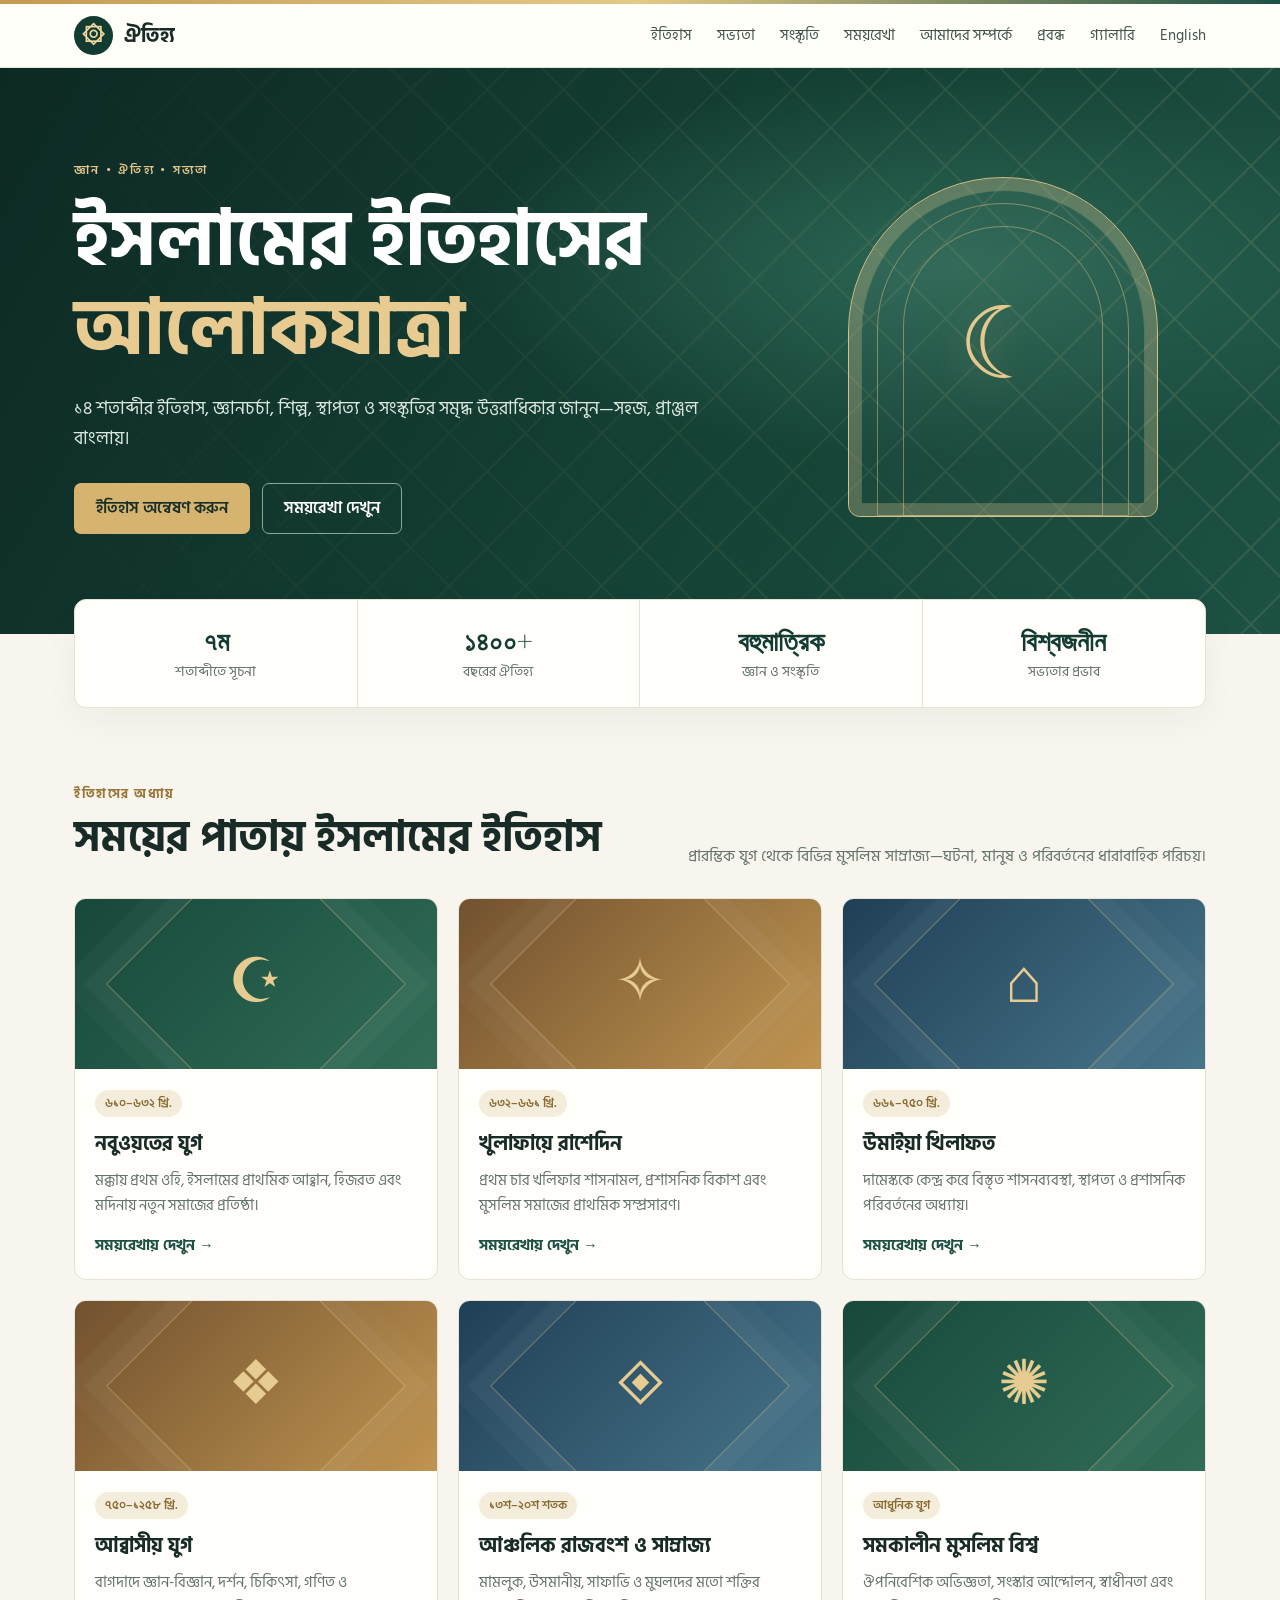
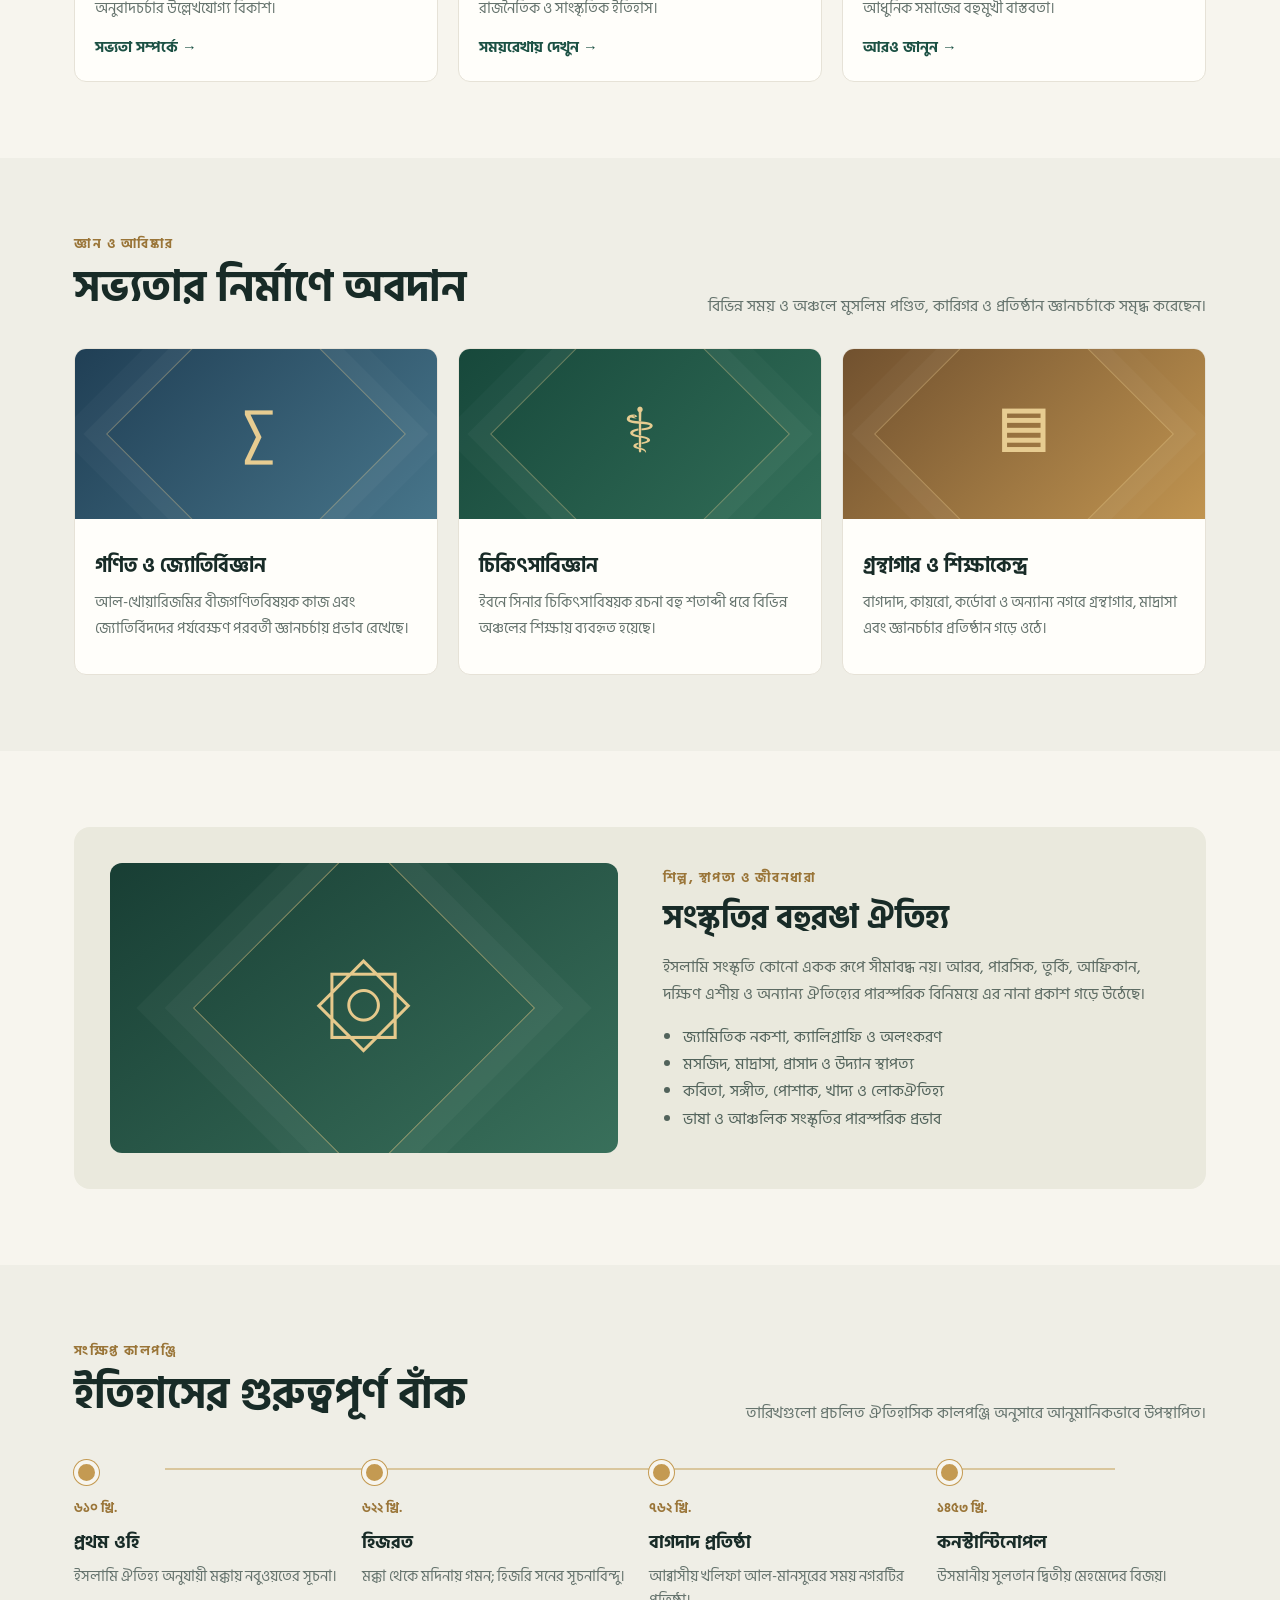
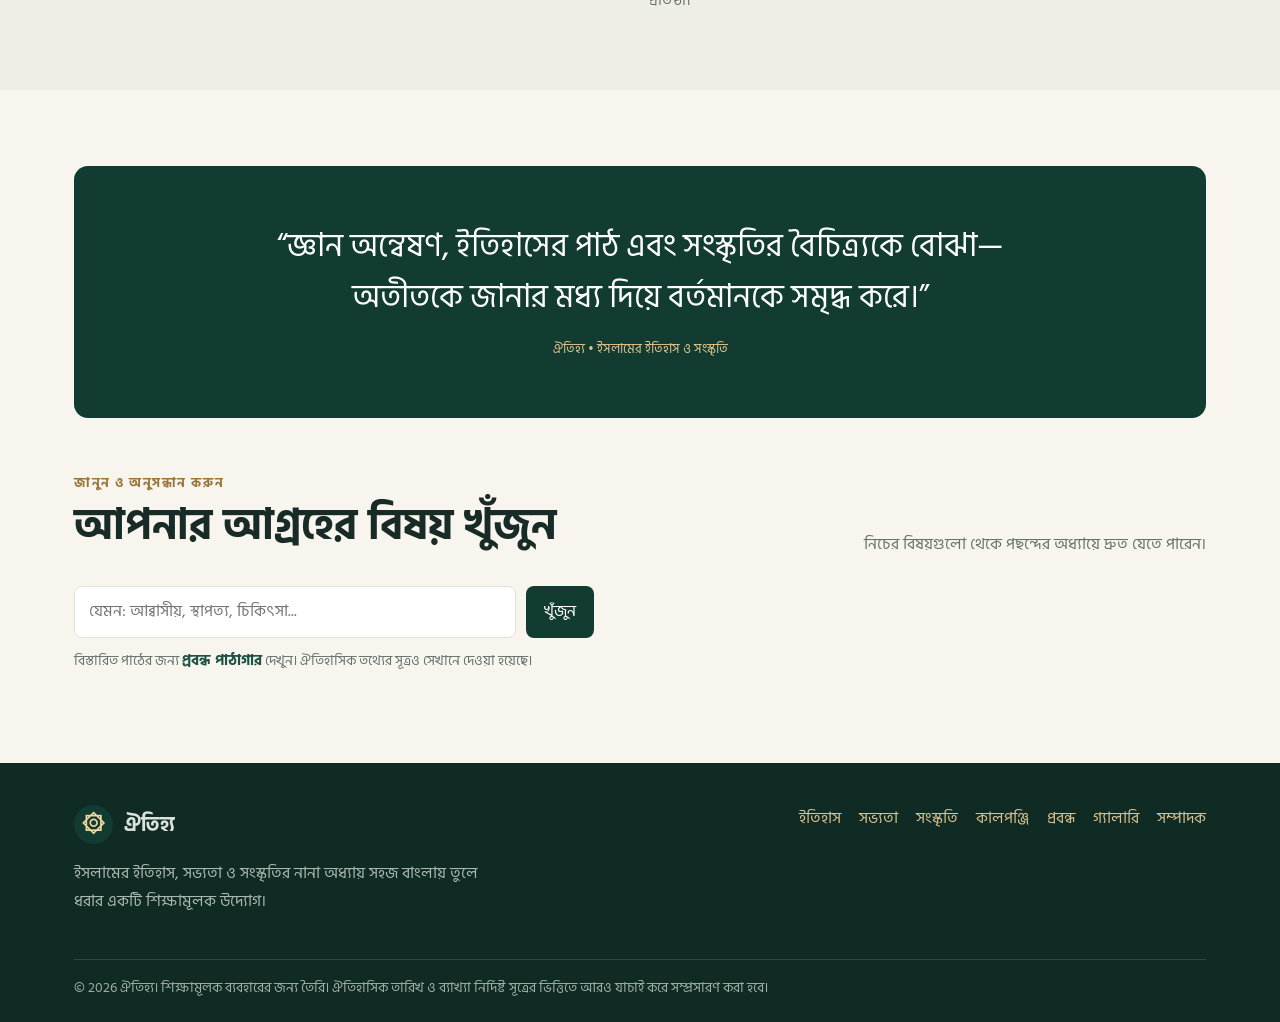
==== commit f62c0dd6: "Add article gallery and English navigation links" ====
--- a/index.html
+++ b/index.html
@@ -23,7 +23,7 @@
 </head>
 <body>
 <div class="topline"></div>
-<header><nav class="nav"><a class="brand" href="#home"><span class="brandmark">۞</span><span>ঐতিহ্য</span></a><button class="menu" id="menu" aria-label="মেনু খুলুন">☰</button><div class="navlinks" id="navlinks"><a href="#history">ইতিহাস</a><a href="#civilization">সভ্যতা</a><a href="#culture">সংস্কৃতি</a><a href="#timeline">সময়রেখা</a><a href="#about">আমাদের সম্পর্কে</a></div></nav></header>
+<header><nav class="nav"><a class="brand" href="#home"><span class="brandmark">۞</span><span>ঐতিহ্য</span></a><button class="menu" id="menu" aria-label="মেনু খুলুন">☰</button><div class="navlinks" id="navlinks"><a href="#history">ইতিহাস</a><a href="#civilization">সভ্যতা</a><a href="#culture">সংস্কৃতি</a><a href="#timeline">সময়রেখা</a><a href="#about">আমাদের সম্পর্কে</a><a href="articles.html">প্রবন্ধ</a><a href="gallery.html">গ্যালারি</a><a href="en.html">English</a></div></nav></header>
 <main id="home">
 <section class="hero" style="padding:0"><div class="hero-inner"><div><div class="eyebrow">জ্ঞান • ঐতিহ্য • সভ্যতা</div><h1>ইসলামের ইতিহাসের <span>আলোকযাত্রা</span></h1><p>১৪ শতাব্দীর ইতিহাস, জ্ঞানচর্চা, শিল্প, স্থাপত্য ও সংস্কৃতির সমৃদ্ধ উত্তরাধিকার জানুন—সহজ, প্রাঞ্জল বাংলায়।</p><div class="actions"><a class="btn gold" href="#history">ইতিহাস অন্বেষণ করুন</a><a class="btn outline" href="#timeline">সময়রেখা দেখুন</a></div></div><div class="hero-art"><div class="arch"><div class="crescent">☾</div></div></div></div></section>
 <div class="wrap"><div class="stats"><div class="stat"><strong>৭ম</strong><span>শতাব্দীতে সূচনা</span></div><div class="stat"><strong>১৪০০+</strong><span>বছরের ঐতিহ্য</span></div><div class="stat"><strong>বহুমাত্রিক</strong><span>জ্ঞান ও সংস্কৃতি</span></div><div class="stat"><strong>বিশ্বজনীন</strong><span>সভ্যতার প্রভাব</span></div></div></div>
@@ -47,9 +47,9 @@
 <div class="era"><small>৭৬২ খ্রি.</small><h3>বাগদাদ প্রতিষ্ঠা</h3><p>আব্বাসীয় খলিফা আল-মানসুরের সময় নগরটির প্রতিষ্ঠা।</p></div>
 <div class="era"><small>১৪৫৩ খ্রি.</small><h3>কনস্টান্টিনোপল</h3><p>উসমানীয় সুলতান দ্বিতীয় মেহমেদের বিজয়।</p></div>
 </div></div></section>
-<section id="about"><div class="wrap"><div class="quote"><blockquote>“জ্ঞান অন্বেষণ, ইতিহাসের পাঠ এবং সংস্কৃতির বৈচিত্র্যকে বোঝা—অতীতকে জানার মধ্য দিয়ে বর্তমানকে সমৃদ্ধ করে।”</blockquote><small>ঐতিহ্য • ইসলামের ইতিহাস ও সংস্কৃতি</small></div><div class="section-head" style="margin-top:55px"><div><div class="kicker">জানুন ও অনুসন্ধান করুন</div><h2>আপনার আগ্রহের বিষয় খুঁজুন</h2></div><p>নিচের বিষয়গুলো থেকে পছন্দের অধ্যায়ে দ্রুত যেতে পারেন।</p></div><div class="searchbox"><input id="topicSearch" type="search" placeholder="যেমন: আব্বাসীয়, স্থাপত্য, চিকিৎসা..." aria-label="বিষয় খুঁজুন"><button id="searchBtn">খুঁজুন</button></div><p style="color:var(--muted);font-size:.9rem;margin-top:10px">এই সংস্করণটি একটি প্রাথমিক পরিচিতিমূলক সাইট। বিস্তারিত নিবন্ধ ও তথ্যসূত্র পর্যায়ক্রমে যুক্ত করা যাবে।</p></div></section>
+<section id="about"><div class="wrap"><div class="quote"><blockquote>“জ্ঞান অন্বেষণ, ইতিহাসের পাঠ এবং সংস্কৃতির বৈচিত্র্যকে বোঝা—অতীতকে জানার মধ্য দিয়ে বর্তমানকে সমৃদ্ধ করে।”</blockquote><small>ঐতিহ্য • ইসলামের ইতিহাস ও সংস্কৃতি</small></div><div class="section-head" style="margin-top:55px"><div><div class="kicker">জানুন ও অনুসন্ধান করুন</div><h2>আপনার আগ্রহের বিষয় খুঁজুন</h2></div><p>নিচের বিষয়গুলো থেকে পছন্দের অধ্যায়ে দ্রুত যেতে পারেন।</p></div><div class="searchbox"><input id="topicSearch" type="search" placeholder="যেমন: আব্বাসীয়, স্থাপত্য, চিকিৎসা..." aria-label="বিষয় খুঁজুন"><button id="searchBtn">খুঁজুন</button></div><p style="color:var(--muted);font-size:.9rem;margin-top:10px">বিস্তারিত পাঠের জন্য <a class="read" href="articles.html">প্রবন্ধ পাঠাগার</a> দেখুন। ঐতিহাসিক তথ্যের সূত্রও সেখানে দেওয়া হয়েছে।</p></div></section>
 </main>
-<footer><div class="wrap"><div class="foot"><div><a class="brand" href="#home"><span class="brandmark">۞</span><span>ঐতিহ্য</span></a><p>ইসলামের ইতিহাস, সভ্যতা ও সংস্কৃতির নানা অধ্যায় সহজ বাংলায় তুলে ধরার একটি শিক্ষামূলক উদ্যোগ।</p></div><div class="footlinks"><a href="#history">ইতিহাস</a><a href="#civilization">সভ্যতা</a><a href="#culture">সংস্কৃতি</a><a href="#timeline">কালপঞ্জি</a></div></div><div class="copyright">© <span id="year"></span> ঐতিহ্য। শিক্ষামূলক ব্যবহারের জন্য তৈরি। ঐতিহাসিক তারিখ ও ব্যাখ্যা নির্দিষ্ট সূত্রের ভিত্তিতে আরও যাচাই করে সম্প্রসারণ করা হবে।</div></div></footer>
+<footer><div class="wrap"><div class="foot"><div><a class="brand" href="#home"><span class="brandmark">۞</span><span>ঐতিহ্য</span></a><p>ইসলামের ইতিহাস, সভ্যতা ও সংস্কৃতির নানা অধ্যায় সহজ বাংলায় তুলে ধরার একটি শিক্ষামূলক উদ্যোগ।</p></div><div class="footlinks"><a href="#history">ইতিহাস</a><a href="#civilization">সভ্যতা</a><a href="#culture">সংস্কৃতি</a><a href="#timeline">কালপঞ্জি</a><a href="articles.html">প্রবন্ধ</a><a href="gallery.html">গ্যালারি</a><a href="admin.html">সম্পাদক</a></div></div><div class="copyright">© <span id="year"></span> ঐতিহ্য। শিক্ষামূলক ব্যবহারের জন্য তৈরি। ঐতিহাসিক তারিখ ও ব্যাখ্যা নির্দিষ্ট সূত্রের ভিত্তিতে আরও যাচাই করে সম্প্রসারণ করা হবে।</div></div></footer>
 <script>
 const menu=document.getElementById('menu'),links=document.getElementById('navlinks');
 menu.addEventListener('click',()=>links.classList.toggle('open'));
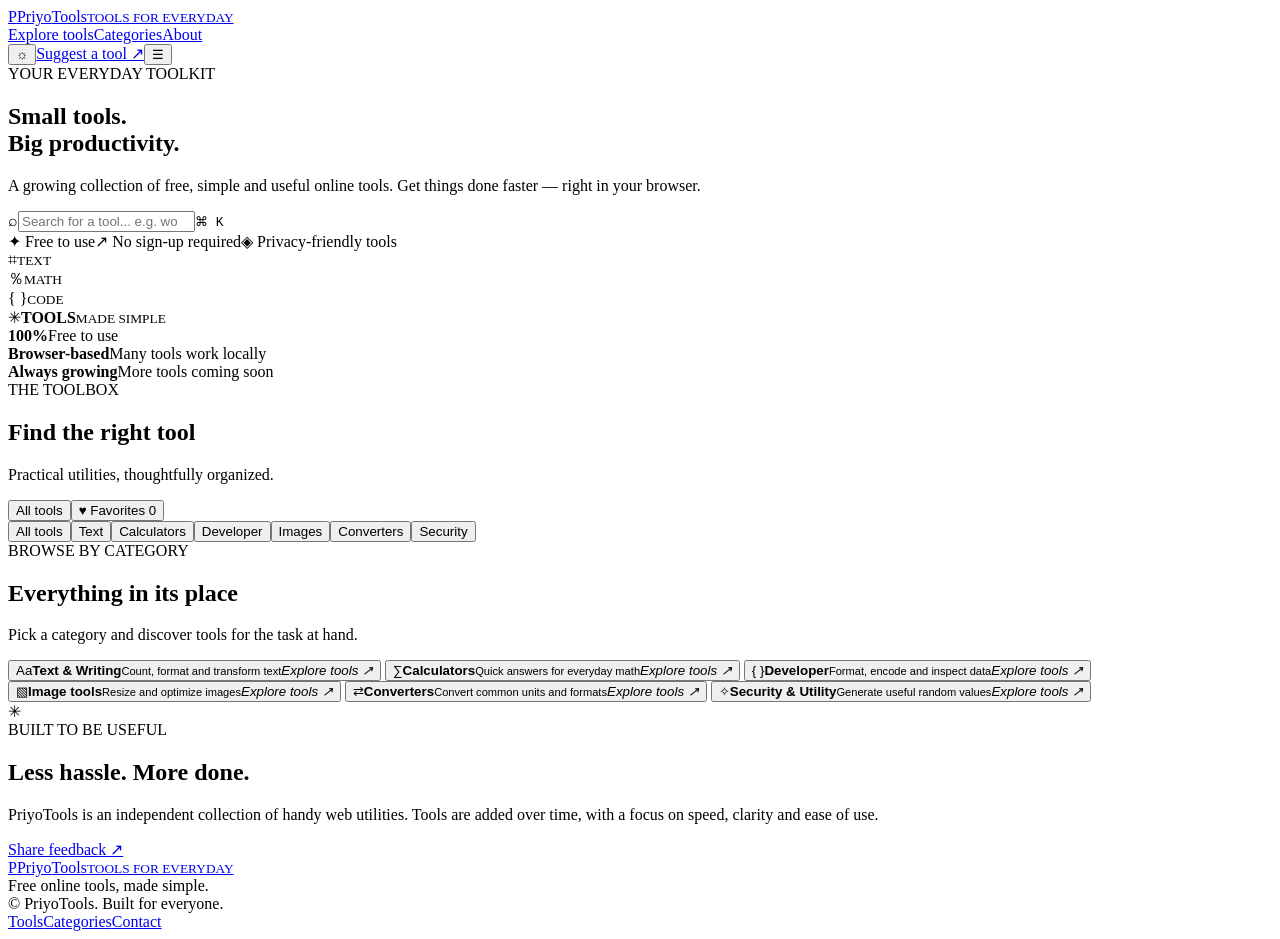
==== commit d773e973: "Rebrand site as PriyoTools all-in-one tools platform" ====
--- a/index.html
+++ b/index.html
@@ -1,62 +1,40 @@
 <!doctype html>
-<html lang="bn">
+<html lang="en">
 <head>
 <meta charset="utf-8"><meta name="viewport" content="width=device-width,initial-scale=1">
-<meta name="theme-color" content="#102c27"><meta name="description" content="ইসলামের ইতিহাস, সভ্যতা, শিল্প, স্থাপত্য ও সংস্কৃতি নিয়ে নির্ভরযোগ্য বাংলা জ্ঞানভান্ডার।">
-<title>ঐতিহ্য — ইসলামের ইতিহাস ও সংস্কৃতি</title>
-<style>
-@import url('https://fonts.googleapis.com/css2?family=Hind+Siliguri:wght@400;500;600;700&family=Playfair+Display:wght@600;700&display=swap');
-:root{--ink:#182b27;--muted:#65736d;--green:#123b32;--green2:#1c5144;--gold:#c49a52;--cream:#f7f5ee;--paper:#fffefa;--line:#e6e2d7;--serif:'Playfair Display',Georgia,serif;--sans:'Hind Siliguri',sans-serif}
-*{box-sizing:border-box}html{scroll-behavior:smooth}body{margin:0;background:var(--cream);color:var(--ink);font-family:var(--sans);line-height:1.7}a{color:inherit;text-decoration:none}button,input{font:inherit}.topline{height:4px;background:linear-gradient(90deg,var(--gold),#e4c987,var(--green2))}
-header{position:sticky;top:0;z-index:10;background:#fffefaed;backdrop-filter:blur(14px);border-bottom:1px solid var(--line)}.nav{max-width:1180px;margin:auto;padding:12px 24px;display:flex;align-items:center;justify-content:space-between;gap:20px}.brand{display:flex;align-items:center;gap:11px;font-weight:700;font-size:1.25rem;letter-spacing:.02em}.brandmark{width:39px;height:39px;border-radius:50%;display:grid;place-items:center;background:var(--green);color:#f3d89e;font-size:23px}.navlinks{display:flex;gap:25px;color:#42544d;font-size:.95rem}.navlinks a:hover{color:var(--gold)}.menu{display:none;background:none;border:1px solid var(--line);border-radius:8px;padding:5px 10px}
-.hero{background:radial-gradient(ellipse at 75% 35%,#2c6654 0,transparent 37%),linear-gradient(120deg,#0d2924,#164538 65%,#1c5144);color:#fff;overflow:hidden;position:relative}.hero:before{content:"";position:absolute;inset:0;opacity:.14;background-image:repeating-linear-gradient(45deg,transparent 0 26px,#d8c18a 27px 28px,transparent 29px 54px),repeating-linear-gradient(-45deg,transparent 0 26px,#d8c18a 27px 28px,transparent 29px 54px);mask-image:linear-gradient(90deg,transparent,black)}.hero-inner{max-width:1180px;margin:auto;padding:92px 24px 100px;position:relative;display:grid;grid-template-columns:1.25fr .75fr;align-items:center;gap:50px}.eyebrow{color:#e3c58c;text-transform:uppercase;letter-spacing:.18em;font-size:.78rem;font-weight:600}.hero h1{font-size:clamp(2.7rem,6vw,5.2rem);line-height:1.15;margin:16px 0 20px;max-width:720px}.hero h1 span{color:#e8cb91}.hero p{font-size:1.12rem;color:#dce8df;max-width:650px;margin:0 0 28px}.actions{display:flex;gap:12px;flex-wrap:wrap}.btn{display:inline-flex;align-items:center;justify-content:center;padding:11px 21px;border-radius:7px;font-weight:600;border:1px solid transparent}.btn.gold{background:#d6b36f;color:#172e27}.btn.outline{border-color:#8aa89a;color:white}.btn:hover{transform:translateY(-2px)}.hero-art{min-height:300px;display:grid;place-items:center}.arch{width:min(310px,80vw);height:340px;border:1px solid #d8bf85;border-radius:160px 160px 12px 12px;position:relative;display:grid;place-items:center;background:linear-gradient(160deg,#ffffff0b,#ffffff02);box-shadow:inset 0 0 0 12px #ffffff08,inset 0 0 0 13px #d8bf8544}.arch:before,.arch:after{content:"";position:absolute;border:1px solid #d8bf8580;border-radius:150px 150px 0 0;inset:25px 28px 0}.arch:after{inset:48px 54px 0}.crescent{font-size:100px;color:#e4c88d;text-shadow:0 8px 40px #e4c88d55}
-.wrap{max-width:1180px;margin:auto;padding:0 24px}.stats{display:grid;grid-template-columns:repeat(4,1fr);background:var(--paper);border:1px solid var(--line);border-radius:12px;margin-top:-35px;position:relative;box-shadow:0 12px 35px #172e270b}.stat{text-align:center;padding:22px 12px;border-right:1px solid var(--line)}.stat:last-child{border:0}.stat strong{display:block;font:700 1.7rem var(--serif);color:var(--green)}.stat span{font-size:.9rem;color:var(--muted)}
-section{padding:76px 0}.section-head{display:flex;justify-content:space-between;align-items:end;gap:20px;margin-bottom:28px}.kicker{color:#9a7538;font-size:.8rem;font-weight:700;letter-spacing:.12em}.section-head h2{font-size:clamp(1.8rem,4vw,2.7rem);line-height:1.25;margin:5px 0;font-weight:700}.section-head p{color:var(--muted);margin:0;max-width:520px}.grid{display:grid;grid-template-columns:repeat(3,1fr);gap:20px}.card{background:var(--paper);border:1px solid var(--line);border-radius:12px;overflow:hidden;transition:.25s}.card:hover{transform:translateY(-5px);box-shadow:0 16px 35px #182b2712}.card-art{height:170px;display:grid;place-items:center;position:relative;overflow:hidden;background:linear-gradient(135deg,#17483b,#316d57);color:#e7cc91}.card-art:before{content:"";position:absolute;width:210px;height:210px;border:1px solid #e7cc9160;transform:rotate(45deg);box-shadow:0 0 0 16px #ffffff08,0 0 0 34px #ffffff06}.card-art span{font-size:62px;z-index:1}.card-art.amber{background:linear-gradient(135deg,#71512f,#c09450)}.card-art.blue{background:linear-gradient(135deg,#203f55,#47758a)}.card-body{padding:20px}.tag{display:inline-block;color:#8b6b34;background:#f5eddb;border-radius:30px;padding:3px 10px;font-size:.77rem;font-weight:600}.card h3{font-size:1.25rem;margin:10px 0 7px}.card p{color:var(--muted);font-size:.94rem;margin:0 0 13px}.read{color:var(--green2);font-weight:700;font-size:.92rem}.read:hover{color:#a77d37}
-.timeline{position:relative;display:grid;grid-template-columns:repeat(4,1fr);gap:18px}.timeline:before{content:"";height:2px;background:#d9c69d;position:absolute;top:13px;left:8%;right:8%}.era{position:relative;padding-top:39px}.era:before{content:"";position:absolute;top:5px;left:0;width:17px;height:17px;border-radius:50%;background:var(--gold);border:4px solid var(--cream);box-shadow:0 0 0 1px var(--gold)}.era small{color:#9a7538;font-weight:700}.era h3{margin:6px 0;font-size:1.15rem}.era p{margin:0;color:var(--muted);font-size:.91rem}
-.feature{display:grid;grid-template-columns:1fr 1fr;gap:45px;align-items:center;background:#eae9dd;border-radius:16px;padding:36px}.feature-visual{min-height:290px;border-radius:12px;background:linear-gradient(145deg,#183e34,#39705b);display:grid;place-items:center;color:#e6c98c;position:relative;overflow:hidden}.feature-visual:after{content:"";position:absolute;width:240px;height:240px;border:1px solid #e6c98c88;transform:rotate(45deg);box-shadow:0 0 0 20px #ffffff08,0 0 0 40px #ffffff08}.feature-visual span{font-size:100px;z-index:1}.feature h2{font-size:2rem;line-height:1.25;margin:8px 0 14px}.feature p{color:#5d6b63}.feature ul{padding-left:20px;color:#52635b}
-.searchbox{display:flex;gap:10px;max-width:520px}.searchbox input{width:100%;padding:11px 14px;border:1px solid var(--line);border-radius:8px;background:white;outline-color:var(--gold)}.searchbox button{border:0;background:var(--green);color:white;border-radius:8px;padding:0 18px;cursor:pointer}.empty{display:none;color:var(--muted);padding:20px}
-.quote{background:var(--green);color:white;text-align:center;padding:55px 24px;border-radius:14px}.quote blockquote{font-size:clamp(1.3rem,3vw,2rem);max-width:800px;margin:0 auto 12px;line-height:1.6}.quote small{color:#dfc58e}
-footer{background:#102a24;color:#d9e2dc;padding:42px 0 22px}.foot{display:flex;justify-content:space-between;gap:30px;flex-wrap:wrap}.foot p{color:#a9b9b0;max-width:430px}.footlinks{display:flex;gap:18px;flex-wrap:wrap;color:#d6c18e}.copyright{border-top:1px solid #ffffff20;margin-top:28px;padding-top:17px;color:#9eafa5;font-size:.85rem}
-@media(max-width:800px){.hero-inner{grid-template-columns:1fr;padding:70px 24px 80px}.hero-art{display:none}.grid{grid-template-columns:repeat(2,1fr)}.timeline{grid-template-columns:repeat(2,1fr)}.timeline:before{display:none}.feature{grid-template-columns:1fr}.navlinks{display:none;position:absolute;top:64px;left:0;right:0;padding:18px 24px;background:#fffefa;flex-direction:column;gap:12px;border-bottom:1px solid var(--line)}.navlinks.open{display:flex}.menu{display:block}}
-@media(max-width:540px){.grid{grid-template-columns:1fr}.stats{grid-template-columns:repeat(2,1fr)}.stat:nth-child(2){border-right:0}.stat:nth-child(-n+2){border-bottom:1px solid var(--line)}section{padding:55px 0}.section-head{display:block}.section-head p{margin-top:8px}.timeline{grid-template-columns:1fr 1fr}.feature{padding:20px}.hero h1{font-size:2.65rem}}
-</style>
+<meta name="theme-color" content="#101827">
+<meta name="description" content="PriyoTools — a growing collection of free, fast and easy online tools for everyday work.">
+<title>PriyoTools — Free Online Tools for Everyone</title>
+<link rel="preconnect" href="https://fonts.googleapis.com"><link rel="preconnect" href="https://fonts.gstatic.com" crossorigin>
+<link href="https://fonts.googleapis.com/css2?family=DM+Sans:wght@400;500;600;700;800&family=Manrope:wght@500;600;700;800&display=swap" rel="stylesheet">
+<link rel="stylesheet" href="styles.css">
 </head>
 <body>
-<div class="topline"></div>
-<header><nav class="nav"><a class="brand" href="#home"><span class="brandmark">۞</span><span>ঐতিহ্য</span></a><button class="menu" id="menu" aria-label="মেনু খুলুন">☰</button><div class="navlinks" id="navlinks"><a href="#history">ইতিহাস</a><a href="#civilization">সভ্যতা</a><a href="#culture">সংস্কৃতি</a><a href="#timeline">সময়রেখা</a><a href="#about">আমাদের সম্পর্কে</a><a href="articles.html">প্রবন্ধ</a><a href="gallery.html">গ্যালারি</a><a href="en.html">English</a></div></nav></header>
-<main id="home">
-<section class="hero" style="padding:0"><div class="hero-inner"><div><div class="eyebrow">জ্ঞান • ঐতিহ্য • সভ্যতা</div><h1>ইসলামের ইতিহাসের <span>আলোকযাত্রা</span></h1><p>১৪ শতাব্দীর ইতিহাস, জ্ঞানচর্চা, শিল্প, স্থাপত্য ও সংস্কৃতির সমৃদ্ধ উত্তরাধিকার জানুন—সহজ, প্রাঞ্জল বাংলায়।</p><div class="actions"><a class="btn gold" href="#history">ইতিহাস অন্বেষণ করুন</a><a class="btn outline" href="#timeline">সময়রেখা দেখুন</a></div></div><div class="hero-art"><div class="arch"><div class="crescent">☾</div></div></div></div></section>
-<div class="wrap"><div class="stats"><div class="stat"><strong>৭ম</strong><span>শতাব্দীতে সূচনা</span></div><div class="stat"><strong>১৪০০+</strong><span>বছরের ঐতিহ্য</span></div><div class="stat"><strong>বহুমাত্রিক</strong><span>জ্ঞান ও সংস্কৃতি</span></div><div class="stat"><strong>বিশ্বজনীন</strong><span>সভ্যতার প্রভাব</span></div></div></div>
-<section id="history"><div class="wrap"><div class="section-head"><div><div class="kicker">ইতিহাসের অধ্যায়</div><h2>সময়ের পাতায় ইসলামের ইতিহাস</h2></div><p>প্রারম্ভিক যুগ থেকে বিভিন্ন মুসলিম সাম্রাজ্য—ঘটনা, মানুষ ও পরিবর্তনের ধারাবাহিক পরিচয়।</p></div><div class="grid">
-<article class="card"><div class="card-art"><span>☪</span></div><div class="card-body"><span class="tag">৬১০–৬৩২ খ্রি.</span><h3>নবুওয়তের যুগ</h3><p>মক্কায় প্রথম ওহি, ইসলামের প্রাথমিক আহ্বান, হিজরত এবং মদিনায় নতুন সমাজের প্রতিষ্ঠা।</p><a class="read" href="#timeline">সময়রেখায় দেখুন →</a></div></article>
-<article class="card"><div class="card-art amber"><span>✧</span></div><div class="card-body"><span class="tag">৬৩২–৬৬১ খ্রি.</span><h3>খুলাফায়ে রাশেদিন</h3><p>প্রথম চার খলিফার শাসনামল, প্রশাসনিক বিকাশ এবং মুসলিম সমাজের প্রাথমিক সম্প্রসারণ।</p><a class="read" href="#timeline">সময়রেখায় দেখুন →</a></div></article>
-<article class="card"><div class="card-art blue"><span>⌂</span></div><div class="card-body"><span class="tag">৬৬১–৭৫০ খ্রি.</span><h3>উমাইয়া খিলাফত</h3><p>দামেস্ককে কেন্দ্র করে বিস্তৃত শাসনব্যবস্থা, স্থাপত্য ও প্রশাসনিক পরিবর্তনের অধ্যায়।</p><a class="read" href="#timeline">সময়রেখায় দেখুন →</a></div></article>
-<article class="card"><div class="card-art amber"><span>❖</span></div><div class="card-body"><span class="tag">৭৫০–১২৫৮ খ্রি.</span><h3>আব্বাসীয় যুগ</h3><p>বাগদাদে জ্ঞান-বিজ্ঞান, দর্শন, চিকিৎসা, গণিত ও অনুবাদচর্চার উল্লেখযোগ্য বিকাশ।</p><a class="read" href="#civilization">সভ্যতা সম্পর্কে →</a></div></article>
-<article class="card"><div class="card-art blue"><span>◈</span></div><div class="card-body"><span class="tag">১৩শ–২০শ শতক</span><h3>আঞ্চলিক রাজবংশ ও সাম্রাজ্য</h3><p>মামলুক, উসমানীয়, সাফাভি ও মুঘলদের মতো শক্তির রাজনৈতিক ও সাংস্কৃতিক ইতিহাস।</p><a class="read" href="#timeline">সময়রেখায় দেখুন →</a></div></article>
-<article class="card"><div class="card-art"><span>✺</span></div><div class="card-body"><span class="tag">আধুনিক যুগ</span><h3>সমকালীন মুসলিম বিশ্ব</h3><p>ঔপনিবেশিক অভিজ্ঞতা, সংস্কার আন্দোলন, স্বাধীনতা এবং আধুনিক সমাজের বহুমুখী বাস্তবতা।</p><a class="read" href="#about">আরও জানুন →</a></div></article>
-</div></div></section>
-<section id="civilization" style="background:#efeee6"><div class="wrap"><div class="section-head"><div><div class="kicker">জ্ঞান ও আবিষ্কার</div><h2>সভ্যতার নির্মাণে অবদান</h2></div><p>বিভিন্ন সময় ও অঞ্চলে মুসলিম পণ্ডিত, কারিগর ও প্রতিষ্ঠান জ্ঞানচর্চাকে সমৃদ্ধ করেছেন।</p></div><div class="grid">
-<article class="card"><div class="card-art blue"><span>∑</span></div><div class="card-body"><h3>গণিত ও জ্যোতির্বিজ্ঞান</h3><p>আল-খোয়ারিজমির বীজগণিতবিষয়ক কাজ এবং জ্যোতির্বিদদের পর্যবেক্ষণ পরবর্তী জ্ঞানচর্চায় প্রভাব রেখেছে।</p></div></article>
-<article class="card"><div class="card-art"><span>⚕</span></div><div class="card-body"><h3>চিকিৎসাবিজ্ঞান</h3><p>ইবনে সিনার চিকিৎসাবিষয়ক রচনা বহু শতাব্দী ধরে বিভিন্ন অঞ্চলের শিক্ষায় ব্যবহৃত হয়েছে।</p></div></article>
-<article class="card"><div class="card-art amber"><span>▤</span></div><div class="card-body"><h3>গ্রন্থাগার ও শিক্ষাকেন্দ্র</h3><p>বাগদাদ, কায়রো, কর্ডোবা ও অন্যান্য নগরে গ্রন্থাগার, মাদ্রাসা এবং জ্ঞানচর্চার প্রতিষ্ঠান গড়ে ওঠে।</p></div></article>
-</div></div></section>
-<section id="culture"><div class="wrap"><div class="feature"><div class="feature-visual"><span>۞</span></div><div><div class="kicker">শিল্প, স্থাপত্য ও জীবনধারা</div><h2>সংস্কৃতির বহুরঙা ঐতিহ্য</h2><p>ইসলামি সংস্কৃতি কোনো একক রূপে সীমাবদ্ধ নয়। আরব, পারসিক, তুর্কি, আফ্রিকান, দক্ষিণ এশীয় ও অন্যান্য ঐতিহ্যের পারস্পরিক বিনিময়ে এর নানা প্রকাশ গড়ে উঠেছে।</p><ul><li>জ্যামিতিক নকশা, ক্যালিগ্রাফি ও অলংকরণ</li><li>মসজিদ, মাদ্রাসা, প্রাসাদ ও উদ্যান স্থাপত্য</li><li>কবিতা, সঙ্গীত, পোশাক, খাদ্য ও লোকঐতিহ্য</li><li>ভাষা ও আঞ্চলিক সংস্কৃতির পারস্পরিক প্রভাব</li></ul></div></div></div></section>
-<section id="timeline" style="background:#efeee6"><div class="wrap"><div class="section-head"><div><div class="kicker">সংক্ষিপ্ত কালপঞ্জি</div><h2>ইতিহাসের গুরুত্বপূর্ণ বাঁক</h2></div><p>তারিখগুলো প্রচলিত ঐতিহাসিক কালপঞ্জি অনুসারে আনুমানিকভাবে উপস্থাপিত।</p></div><div class="timeline">
-<div class="era"><small>৬১০ খ্রি.</small><h3>প্রথম ওহি</h3><p>ইসলামি ঐতিহ্য অনুযায়ী মক্কায় নবুওয়তের সূচনা।</p></div>
-<div class="era"><small>৬২২ খ্রি.</small><h3>হিজরত</h3><p>মক্কা থেকে মদিনায় গমন; হিজরি সনের সূচনাবিন্দু।</p></div>
-<div class="era"><small>৭৬২ খ্রি.</small><h3>বাগদাদ প্রতিষ্ঠা</h3><p>আব্বাসীয় খলিফা আল-মানসুরের সময় নগরটির প্রতিষ্ঠা।</p></div>
-<div class="era"><small>১৪৫৩ খ্রি.</small><h3>কনস্টান্টিনোপল</h3><p>উসমানীয় সুলতান দ্বিতীয় মেহমেদের বিজয়।</p></div>
-</div></div></section>
-<section id="about"><div class="wrap"><div class="quote"><blockquote>“জ্ঞান অন্বেষণ, ইতিহাসের পাঠ এবং সংস্কৃতির বৈচিত্র্যকে বোঝা—অতীতকে জানার মধ্য দিয়ে বর্তমানকে সমৃদ্ধ করে।”</blockquote><small>ঐতিহ্য • ইসলামের ইতিহাস ও সংস্কৃতি</small></div><div class="section-head" style="margin-top:55px"><div><div class="kicker">জানুন ও অনুসন্ধান করুন</div><h2>আপনার আগ্রহের বিষয় খুঁজুন</h2></div><p>নিচের বিষয়গুলো থেকে পছন্দের অধ্যায়ে দ্রুত যেতে পারেন।</p></div><div class="searchbox"><input id="topicSearch" type="search" placeholder="যেমন: আব্বাসীয়, স্থাপত্য, চিকিৎসা..." aria-label="বিষয় খুঁজুন"><button id="searchBtn">খুঁজুন</button></div><p style="color:var(--muted);font-size:.9rem;margin-top:10px">বিস্তারিত পাঠের জন্য <a class="read" href="articles.html">প্রবন্ধ পাঠাগার</a> দেখুন। ঐতিহাসিক তথ্যের সূত্রও সেখানে দেওয়া হয়েছে।</p></div></section>
+<header class="topbar"><a class="brand" href="#"><span class="brand-icon">P</span><span>Priyo<span class="brand-accent">Tools</span><small>TOOLS FOR EVERYDAY</small></span></a>
+<nav><a href="#tools">Explore tools</a><a href="#categories">Categories</a><a href="#about">About</a></nav>
+<div class="top-actions"><button class="icon-btn" id="themeToggle" aria-label="Toggle theme">☼</button><a class="submit-link" href="mailto:hello@priyotools.com?subject=Suggest%20a%20tool">Suggest a tool ↗</a><button class="mobile-menu" id="mobileMenu" aria-label="Open menu">☰</button></div>
+</header>
+<main>
+<section class="hero"><div class="hero-glow"></div><div class="hero-content"><div class="pill"><span class="pulse"></span> YOUR EVERYDAY TOOLKIT</div><h1>Small tools.<br><span>Big productivity.</span></h1><p class="hero-copy">A growing collection of free, simple and useful online tools. Get things done faster — right in your browser.</p>
+<div class="hero-search"><span>⌕</span><input id="searchInput" type="search" placeholder="Search for a tool... e.g. word counter" autocomplete="off"><kbd>⌘ K</kbd></div>
+<div class="hero-meta"><span>✦ Free to use</span><span>↗ No sign-up required</span><span>◈ Privacy-friendly tools</span></div></div>
+<div class="hero-art"><div class="orbit orbit-one"></div><div class="orbit orbit-two"></div><div class="hero-tile tile-a">⌗<small>TEXT</small></div><div class="hero-tile tile-b">％<small>MATH</small></div><div class="hero-tile tile-c">{ }<small>CODE</small></div><div class="hero-core"><span>✳</span><b>TOOLS</b><small>MADE SIMPLE</small></div></div></section>
+<section class="trust-row"><div><strong>100%</strong><span>Free to use</span></div><i></i><div><strong>Browser-based</strong><span>Many tools work locally</span></div><i></i><div><strong>Always growing</strong><span>More tools coming soon</span></div></section>
+<section class="section" id="tools"><div class="section-heading"><div><span class="eyebrow">THE TOOLBOX</span><h2>Find the right tool</h2><p>Practical utilities, thoughtfully organized.</p></div><div class="view-toggle"><button class="active" id="allTools">All tools</button><button id="favoriteTools">♥ Favorites <span id="favCount">0</span></button></div></div>
+<div class="category-chips" id="categoryChips"><button class="chip active" data-category="All">All tools</button><button class="chip" data-category="Text">Text</button><button class="chip" data-category="Calculators">Calculators</button><button class="chip" data-category="Developer">Developer</button><button class="chip" data-category="Images">Images</button><button class="chip" data-category="Converters">Converters</button><button class="chip" data-category="Security">Security</button></div>
+<div class="tool-grid" id="toolGrid"></div><div class="empty-state" id="emptyState" hidden><span>⌕</span><h3>No tools found</h3><p>Try another search or choose a different category.</p></div>
+</section>
+<section class="section category-section" id="categories"><div class="section-heading"><div><span class="eyebrow">BROWSE BY CATEGORY</span><h2>Everything in its place</h2><p>Pick a category and discover tools for the task at hand.</p></div></div><div class="category-grid">
+<button class="category-card" data-pick="Text"><span class="category-icon purple">Aa</span><b>Text & Writing</b><small>Count, format and transform text</small><em>Explore tools ↗</em></button>
+<button class="category-card" data-pick="Calculators"><span class="category-icon orange">∑</span><b>Calculators</b><small>Quick answers for everyday math</small><em>Explore tools ↗</em></button>
+<button class="category-card" data-pick="Developer"><span class="category-icon blue">{ }</span><b>Developer</b><small>Format, encode and inspect data</small><em>Explore tools ↗</em></button>
+<button class="category-card" data-pick="Images"><span class="category-icon pink">▧</span><b>Image tools</b><small>Resize and optimize images</small><em>Explore tools ↗</em></button>
+<button class="category-card" data-pick="Converters"><span class="category-icon green">⇄</span><b>Converters</b><small>Convert common units and formats</small><em>Explore tools ↗</em></button>
+<button class="category-card" data-pick="Security"><span class="category-icon yellow">✧</span><b>Security & Utility</b><small>Generate useful random values</small><em>Explore tools ↗</em></button>
+</div></section>
+<section class="cta" id="about"><div class="cta-mark">✳</div><div><span class="eyebrow">BUILT TO BE USEFUL</span><h2>Less hassle. More done.</h2><p>PriyoTools is an independent collection of handy web utilities. Tools are added over time, with a focus on speed, clarity and ease of use.</p></div><a href="mailto:hello@priyotools.com?subject=PriyoTools%20feedback" class="cta-link">Share feedback ↗</a></section>
 </main>
-<footer><div class="wrap"><div class="foot"><div><a class="brand" href="#home"><span class="brandmark">۞</span><span>ঐতিহ্য</span></a><p>ইসলামের ইতিহাস, সভ্যতা ও সংস্কৃতির নানা অধ্যায় সহজ বাংলায় তুলে ধরার একটি শিক্ষামূলক উদ্যোগ।</p></div><div class="footlinks"><a href="#history">ইতিহাস</a><a href="#civilization">সভ্যতা</a><a href="#culture">সংস্কৃতি</a><a href="#timeline">কালপঞ্জি</a><a href="articles.html">প্রবন্ধ</a><a href="gallery.html">গ্যালারি</a><a href="admin.html">সম্পাদক</a></div></div><div class="copyright">© <span id="year"></span> ঐতিহ্য। শিক্ষামূলক ব্যবহারের জন্য তৈরি। ঐতিহাসিক তারিখ ও ব্যাখ্যা নির্দিষ্ট সূত্রের ভিত্তিতে আরও যাচাই করে সম্প্রসারণ করা হবে।</div></div></footer>
-<script>
-const menu=document.getElementById('menu'),links=document.getElementById('navlinks');
-menu.addEventListener('click',()=>links.classList.toggle('open'));
-links.querySelectorAll('a').forEach(a=>a.addEventListener('click',()=>links.classList.remove('open')));
-document.getElementById('year').textContent=new Date().getFullYear();
-const input=document.getElementById('topicSearch');
-function searchTopic(){const q=input.value.trim().toLocaleLowerCase('bn');if(!q)return;const targets=[...document.querySelectorAll('main section[id]')];const found=targets.find(s=>s.innerText.toLocaleLowerCase('bn').includes(q));if(found)found.scrollIntoView({behavior:'smooth'});else{input.setCustomValidity('এই শব্দের সঙ্গে মেলে এমন বিভাগ পাওয়া যায়নি। অন্য শব্দ দিয়ে চেষ্টা করুন।');input.reportValidity();input.addEventListener('input',()=>input.setCustomValidity(''),{once:true});}}
-document.getElementById('searchBtn').addEventListener('click',searchTopic);input.addEventListener('keydown',e=>{if(e.key==='Enter')searchTopic()});
-</script>
+<footer><a class="brand footer-brand" href="#"><span class="brand-icon">P</span><span>Priyo<span class="brand-accent">Tools</span><small>TOOLS FOR EVERYDAY</small></span></a><div class="footer-note">Free online tools, made simple.<br><span>© <b id="year"></b> PriyoTools. Built for everyone.</span></div><div class="footer-links"><a href="#tools">Tools</a><a href="#categories">Categories</a><a href="mailto:hello@priyotools.com">Contact</a></div></footer>
+<div class="tool-overlay" id="toolOverlay" hidden><section class="tool-modal" role="dialog" aria-modal="true" aria-labelledby="modalTitle"><div class="modal-head"><div><span class="eyebrow" id="modalCategory">TOOL</span><h2 id="modalTitle">Tool name</h2><p id="modalDescription"></p></div><button class="close-modal" id="closeModal" aria-label="Close">×</button></div><div id="toolWorkspace" class="tool-workspace"></div><div class="modal-foot"><span>✳ PriyoTools · Free utility</span><button id="modalDone">Close tool</button></div></section></div>
+<script src="app.js"></script>
 </body></html>
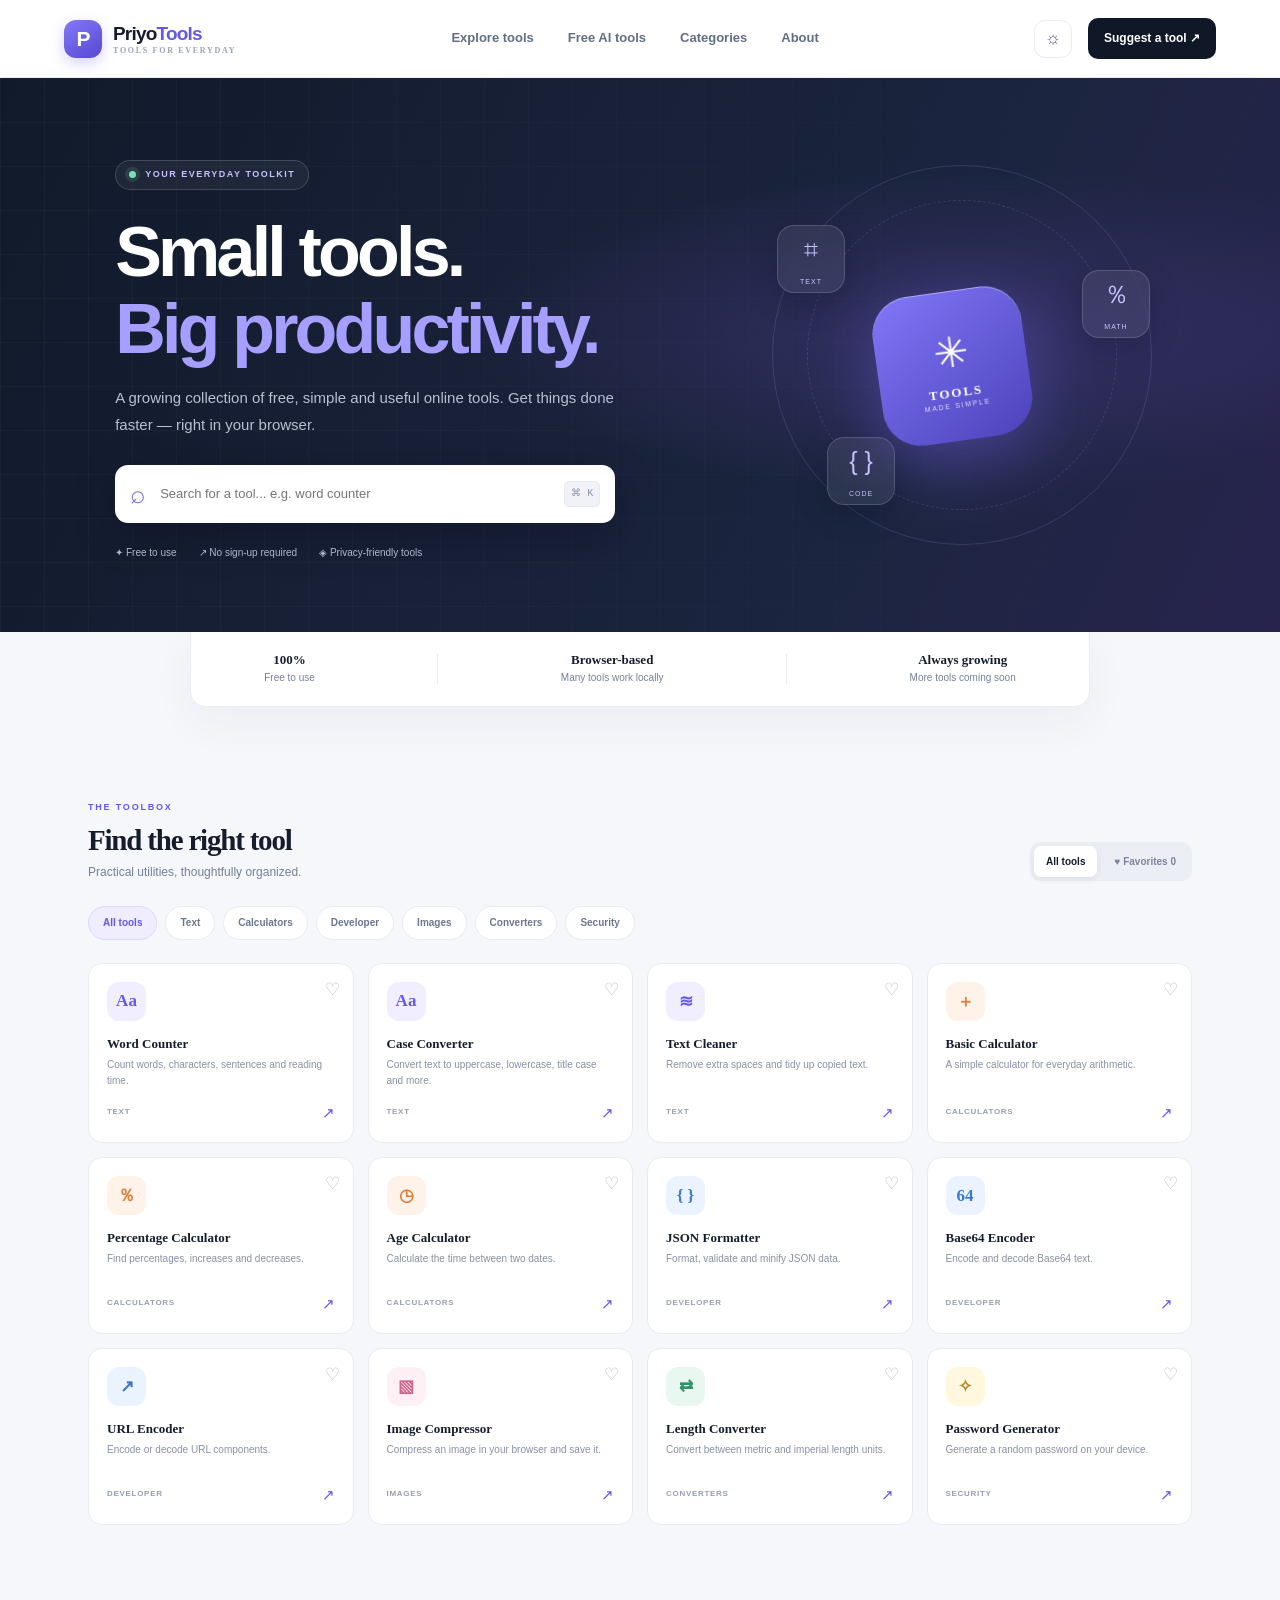
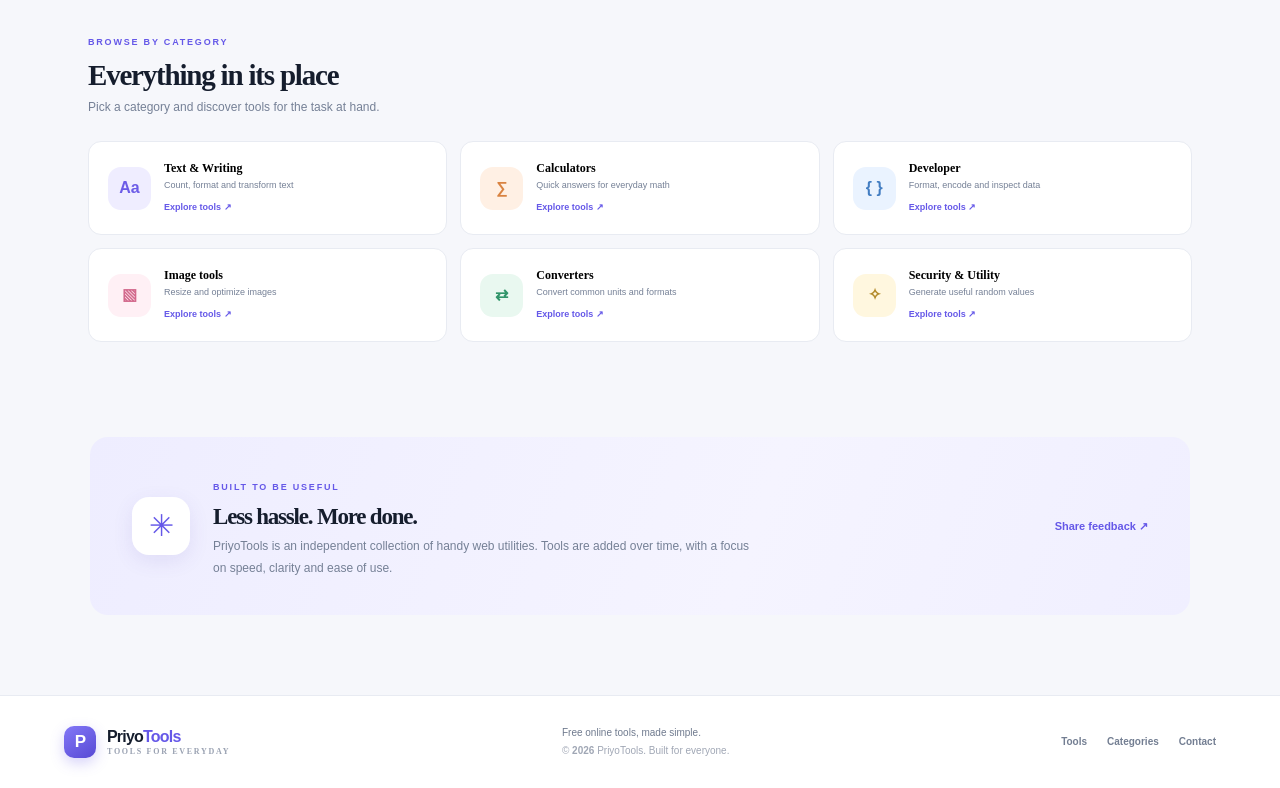
==== commit 1252eec4: "Add AI directory link to homepage" ====
--- a/index.html
+++ b/index.html
@@ -11,7 +11,7 @@
 </head>
 <body>
 <header class="topbar"><a class="brand" href="#"><span class="brand-icon">P</span><span>Priyo<span class="brand-accent">Tools</span><small>TOOLS FOR EVERYDAY</small></span></a>
-<nav><a href="#tools">Explore tools</a><a href="#categories">Categories</a><a href="#about">About</a></nav>
+<nav><a href="#tools">Explore tools</a><a href="ai.html">Free AI tools</a><a href="#categories">Categories</a><a href="#about">About</a></nav>
 <div class="top-actions"><button class="icon-btn" id="themeToggle" aria-label="Toggle theme">☼</button><a class="submit-link" href="mailto:hello@priyotools.com?subject=Suggest%20a%20tool">Suggest a tool ↗</a><button class="mobile-menu" id="mobileMenu" aria-label="Open menu">☰</button></div>
 </header>
 <main>
--- a/styles.css
+++ b/styles.css
@@ -0,0 +1 @@
+:root{--bg:#f6f7fb;--surface:#fff;--ink:#151d2d;--muted:#758096;--line:#e8ebf2;--primary:#6558e8;--primary2:#877cf5;--dark:#101827;--shadow:0 16px 45px #17213a0c}*{box-sizing:border-box}html{scroll-behavior:smooth}body{margin:0;background:var(--bg);color:var(--ink);font-family:'DM Sans',sans-serif;line-height:1.55}a{color:inherit;text-decoration:none}button,input,textarea,select{font:inherit}button{cursor:pointer}.topbar{height:78px;padding:0 max(5vw,24px);display:flex;align-items:center;justify-content:space-between;background:#fff;border-bottom:1px solid var(--line);position:sticky;top:0;z-index:20}.brand{display:flex;align-items:center;gap:11px;font:800 19px Manrope,sans-serif;letter-spacing:-.8px}.brand-icon{width:38px;height:38px;border-radius:12px;background:linear-gradient(145deg,#8378f7,#5749d4);color:white;display:grid;place-items:center;font-size:21px;box-shadow:0 5px 14px #6558e844}.brand-accent{color:var(--primary)}.brand small{display:block;font:700 8px 'DM Sans';letter-spacing:1.7px;color:#9aa2b2;margin-top:1px}.topbar nav{display:flex;gap:34px;color:#626e83;font-size:13px;font-weight:600}.topbar nav a:hover,.footer-links a:hover{color:var(--primary)}.top-actions{display:flex;align-items:center;gap:16px}.icon-btn,.mobile-menu{width:38px;height:38px;border:1px solid var(--line);border-radius:11px;background:#fff;color:#5c6680;font-size:18px}.submit-link{background:var(--dark);color:white;padding:11px 16px;border-radius:10px;font-size:12px;font-weight:700}.mobile-menu{display:none}.hero{min-height:520px;background:radial-gradient(ellipse at 77% 46%,#343064 0%,transparent 38%),linear-gradient(115deg,#111a2a,#1c2540 70%,#27234d);color:white;position:relative;overflow:hidden;padding:82px max(9vw,28px) 72px;display:flex;align-items:center}.hero:after{content:"";position:absolute;inset:0;background-image:linear-gradient(#ffffff08 1px,transparent 1px),linear-gradient(90deg,#ffffff08 1px,transparent 1px);background-size:44px 44px;mask-image:linear-gradient(90deg,black,transparent)}.hero-content{position:relative;z-index:2;max-width:600px}.pill{display:inline-flex;align-items:center;gap:9px;border:1px solid #ffffff27;background:#ffffff0d;border-radius:30px;padding:7px 13px;font-size:9px;font-weight:800;letter-spacing:1.5px;color:#c5c0ff}.pulse{width:7px;height:7px;background:#7ce0b1;border-radius:50%;box-shadow:0 0 0 4px #7ce0b122}.hero h1{font:800 clamp(44px,6vw,70px)/1.1 Manrope,sans-serif;letter-spacing:-3.8px;margin:24px 0 16px}.hero h1 span{color:#a69fff}.hero-copy{color:#b9c0d2;max-width:500px;font-size:15px;line-height:1.8;margin-bottom:27px}.hero-search{width:min(500px,100%);height:58px;background:white;border-radius:13px;display:flex;align-items:center;padding:0 15px;gap:12px;box-shadow:0 12px 40px #050a1b55}.hero-search>span{font-size:26px;color:#7771d8}.hero-search input{border:0;outline:0;flex:1;min-width:0;color:#20283b;font-size:13px}.hero-search kbd{font-size:10px;background:#f1f2f8;color:#8c93a4;border:1px solid #e7e9f0;border-radius:5px;padding:4px 6px}.hero-meta{display:flex;gap:22px;flex-wrap:wrap;color:#aeb8cb;font-size:10px;margin-top:22px}.hero-art{position:absolute;right:10%;top:50%;transform:translateY(-50%);width:380px;height:380px;z-index:1}.orbit{position:absolute;border:1px solid #a8a1ff2c;border-radius:50%;inset:0}.orbit-two{inset:35px;border-style:dashed;transform:rotate(30deg)}.hero-core{position:absolute;left:50%;top:50%;transform:translate(-50%,-50%);width:150px;height:150px;border-radius:38px;display:flex;flex-direction:column;align-items:center;justify-content:center;background:linear-gradient(145deg,#8177f8,#4c43bb);box-shadow:0 20px 70px #7569f966, inset 0 1px #ffffff66;rotate:-8deg}.hero-core span{font-size:42px}.hero-core b{font:800 13px Manrope;letter-spacing:2px}.hero-core small{font-size:7px;letter-spacing:1.7px;opacity:.8}.hero-tile{position:absolute;width:68px;height:68px;border:1px solid #ffffff28;background:#ffffff13;backdrop-filter:blur(8px);border-radius:17px;display:grid;place-items:center;font-size:25px;color:#c8c3ff;box-shadow:0 10px 30px #050a1b33}.hero-tile small{font-size:7px;letter-spacing:1px}.tile-a{left:5px;top:60px}.tile-b{right:2px;top:105px}.tile-c{bottom:40px;left:55px}.trust-row{max-width:900px;margin:-1px auto 0;background:white;border:1px solid var(--line);border-radius:0 0 15px 15px;display:flex;justify-content:space-around;align-items:center;padding:20px 12px;box-shadow:var(--shadow)}.trust-row div{display:flex;flex-direction:column;align-items:center;gap:2px}.trust-row strong{font:800 13px Manrope}.trust-row span{font-size:10px;color:var(--muted)}.trust-row i{height:30px;width:1px;background:var(--line)}.section{max-width:1160px;margin:auto;padding:86px 28px 35px}.section-heading{display:flex;align-items:end;justify-content:space-between;gap:20px;margin-bottom:25px}.eyebrow{font-size:9px;font-weight:800;letter-spacing:1.8px;color:var(--primary)}.section-heading h2,.cta h2{font:800 29px Manrope;letter-spacing:-1.2px;margin:6px 0}.section-heading p,.cta p{font-size:12px;color:var(--muted);margin:0}.view-toggle{display:flex;gap:5px;background:#eceef5;padding:4px;border-radius:10px}.view-toggle button{border:0;background:transparent;color:#7b8498;padding:8px 12px;border-radius:7px;font-size:10px;font-weight:700}.view-toggle button.active{background:white;color:var(--ink);box-shadow:0 2px 7px #1c254012}.category-chips{display:flex;gap:8px;flex-wrap:wrap;margin-bottom:23px}.chip{border:1px solid var(--line);background:white;color:#6c778c;border-radius:30px;padding:8px 14px;font-size:10px;font-weight:700}.chip.active,.chip:hover{background:#efedff;color:var(--primary);border-color:#dcd8ff}.tool-grid{display:grid;grid-template-columns:repeat(4,1fr);gap:14px}.tool-card{background:white;border:1px solid var(--line);border-radius:14px;padding:18px;min-height:177px;position:relative;transition:.2s;display:flex;flex-direction:column;align-items:flex-start;text-align:left;color:inherit}.tool-card:hover{transform:translateY(-4px);border-color:#d7d2ff;box-shadow:0 13px 30px #24235b0c}.tool-symbol{width:39px;height:39px;border-radius:12px;display:grid;place-items:center;font:700 17px Manrope;margin-bottom:15px}.tone-purple{background:#f0eeff;color:#6659e6}.tone-orange{background:#fff2e8;color:#db813e}.tone-blue{background:#eaf3ff;color:#3979c7}.tone-green{background:#e8f8f0;color:#32936a}.tone-pink{background:#fff0f5;color:#cf6488}.tone-yellow{background:#fff8df;color:#b28b2d}.tool-card h3{font:700 13px Manrope;margin:0 0 5px}.tool-card p{font-size:10px;color:#8790a2;margin:0;line-height:1.6}.tool-card .card-bottom{display:flex;justify-content:space-between;align-items:center;width:100%;margin-top:auto;padding-top:12px}.tool-card .tool-category{font-size:8px;font-weight:800;color:#969eb0;letter-spacing:.7px;text-transform:uppercase}.favorite{position:absolute;right:13px;top:13px;border:0;background:transparent;color:#b0b6c3;font-size:17px;padding:0}.favorite.on{color:#e66d8a}.empty-state{text-align:center;padding:55px;color:var(--muted)}.empty-state span{font-size:40px}.category-section{padding-top:68px}.category-grid{display:grid;grid-template-columns:repeat(3,1fr);gap:13px}.category-card{border:1px solid var(--line);background:white;border-radius:13px;padding:19px;text-align:left;display:grid;grid-template-columns:43px 1fr;column-gap:13px;align-items:center;transition:.2s}.category-card:hover{border-color:#d5d0ff;transform:translateY(-3px)}.category-icon{grid-row:span 3;width:43px;height:43px;border-radius:13px;display:grid;place-items:center;font-weight:800}.purple{background:#efedff;color:#6c5ce7}.orange{background:#fff0e4;color:#d98341}.blue{background:#eaf3ff;color:#427dc2}.pink{background:#fff0f5;color:#d36a8d}.green{background:#e9f8f0;color:#31956a}.yellow{background:#fff7df;color:#b48c2c}.category-card b{font:700 12px Manrope}.category-card small{color:var(--muted);font-size:9px;margin:3px 0 8px}.category-card em{font-style:normal;color:var(--primary);font-size:9px;font-weight:800}.cta{max-width:1100px;margin:60px auto 80px;padding:36px 42px;border-radius:18px;background:linear-gradient(110deg,#eeedff,#f5f4ff 60%,#f0efff);display:flex;align-items:center;gap:23px}.cta-mark{width:58px;height:58px;flex:none;border-radius:17px;background:#fff;color:var(--primary);display:grid;place-items:center;font-size:30px;box-shadow:0 6px 20px #5544b51a}.cta h2{font-size:23px}.cta p{max-width:550px;line-height:1.8}.cta-link{margin-left:auto;white-space:nowrap;color:var(--primary);font-size:11px;font-weight:800}footer{border-top:1px solid var(--line);background:white;padding:28px max(5vw,24px);display:flex;align-items:center;justify-content:space-between;gap:20px}.footer-brand{font-size:16px}.footer-brand .brand-icon{width:32px;height:32px;border-radius:10px;font-size:17px}.footer-note{font-size:10px;color:#6f7a8e;line-height:1.8}.footer-note span{color:#a0a7b5}.footer-links{display:flex;gap:20px;font-size:10px;font-weight:700;color:#737e92}.tool-overlay{position:fixed;inset:0;z-index:50;background:#10182799;backdrop-filter:blur(5px);display:grid;place-items:center;padding:20px}.tool-overlay[hidden]{display:none}.tool-modal{width:min(680px,100%);max-height:90vh;overflow:auto;background:white;border-radius:18px;box-shadow:0 25px 90px #060b1a55}.modal-head{display:flex;justify-content:space-between;gap:20px;padding:25px 27px 18px;border-bottom:1px solid var(--line)}.modal-head h2{font:800 23px Manrope;margin:4px 0}.modal-head p{font-size:11px;color:var(--muted);margin:0}.close-modal{border:0;background:#f2f3f8;width:35px;height:35px;border-radius:10px;font-size:22px;color:#59647a}.tool-workspace{padding:25px 27px;min-height:200px}.modal-foot{border-top:1px solid var(--line);padding:14px 27px;display:flex;justify-content:space-between;align-items:center;color:#9aa2b2;font-size:9px}.modal-foot button,.action-btn{border:0;background:var(--primary);color:white;border-radius:9px;padding:10px 15px;font-size:11px;font-weight:700}.field{display:grid;gap:7px;margin-bottom:16px}.field label{font-size:11px;font-weight:700;color:#59647a}.field input,.field textarea,.field select{width:100%;border:1px solid #e1e5ee;border-radius:9px;padding:11px 12px;outline-color:var(--primary);font-size:12px;color:#20283b;background:white}.field textarea{min-height:120px;resize:vertical}.field-row{display:grid;grid-template-columns:1fr 1fr;gap:12px}.result-box{padding:13px;background:#f4f5fa;border:1px solid #e8eaf2;border-radius:9px;color:#30394e;font-size:13px;word-break:break-word;margin:12px 0}.result-big{font:800 25px Manrope;color:var(--primary)}.action-row{display:flex;gap:8px;flex-wrap:wrap}.secondary-btn{border:1px solid #e1e5ee;background:white;color:#59647a;border-radius:9px;padding:9px 13px;font-size:11px;font-weight:700}.hint{font-size:10px;color:#8a93a5;margin-top:9px}.success{color:#21865d;font-size:11px;font-weight:700}.check-row{display:flex;align-items:center;gap:8px;font-size:11px;color:#58647a;margin:9px 0}.check-row input{accent-color:var(--primary)}body.dark{--bg:#111827;--surface:#1b2435;--ink:#edf0f8;--muted:#a3adc0;--line:#303a4d;background:var(--bg);color:var(--ink)}body.dark .topbar,body.dark footer,body.dark .tool-card,body.dark .category-card,body.dark .trust-row,body.dark .tool-modal{background:#1b2435;color:var(--ink);border-color:var(--line)}body.dark .view-toggle{background:#252f43}body.dark .view-toggle button.active,body.dark .chip,body.dark .icon-btn{background:#293449;color:#e9ecf4;border-color:#3b465a}body.dark .field input,body.dark .field textarea,body.dark .field select{background:#202b3e;color:#edf0f8;border-color:#3b465a}body.dark .result-box{background:#202b3e;color:#edf0f8;border-color:#3b465a}body.dark .category-card small,body.dark .tool-card p{color:#a3adc0}body.dark .cta{background:#282744}body.dark .hero{border-bottom:1px solid #303a4d}@media(max-width:950px){.hero-art{right:3%;transform:translateY(-50%) scale(.8)}.tool-grid{grid-template-columns:repeat(3,1fr)}}@media(max-width:700px){.topbar nav{display:none}.topbar nav.mobile-open{display:flex;position:absolute;top:78px;left:0;right:0;padding:18px 24px;background:white;flex-direction:column;gap:16px;border-bottom:1px solid var(--line);box-shadow:0 12px 20px #17213a12}.mobile-menu{display:block}.submit-link{display:none}.hero{padding:65px 25px 60px;min-height:490px}.hero-art{opacity:.22;right:-95px;transform:translateY(-50%) scale(.8)}.hero-content{z-index:3}.trust-row{margin:0 12px;flex-wrap:wrap;gap:15px}.trust-row i{display:none}.trust-row div{width:28%}.section{padding:65px 20px 25px}.tool-grid{grid-template-columns:repeat(2,1fr)}.category-grid{grid-template-columns:repeat(2,1fr)}.section-heading{align-items:flex-start;flex-direction:column}.cta{margin:45px 16px;padding:25px;align-items:flex-start;flex-wrap:wrap}.cta-link{margin-left:80px}footer{flex-wrap:wrap}.footer-links{width:100%}}@media(max-width:420px){.tool-grid{grid-template-columns:1fr 1fr;gap:9px}.tool-card{padding:13px;min-height:175px}.category-grid{grid-template-columns:1fr}.hero h1{letter-spacing:-2px}.hero-meta{gap:10px}.field-row{grid-template-columns:1fr}.modal-head,.tool-workspace{padding:20px}.trust-row strong{font-size:11px}.trust-row span{font-size:9px}}
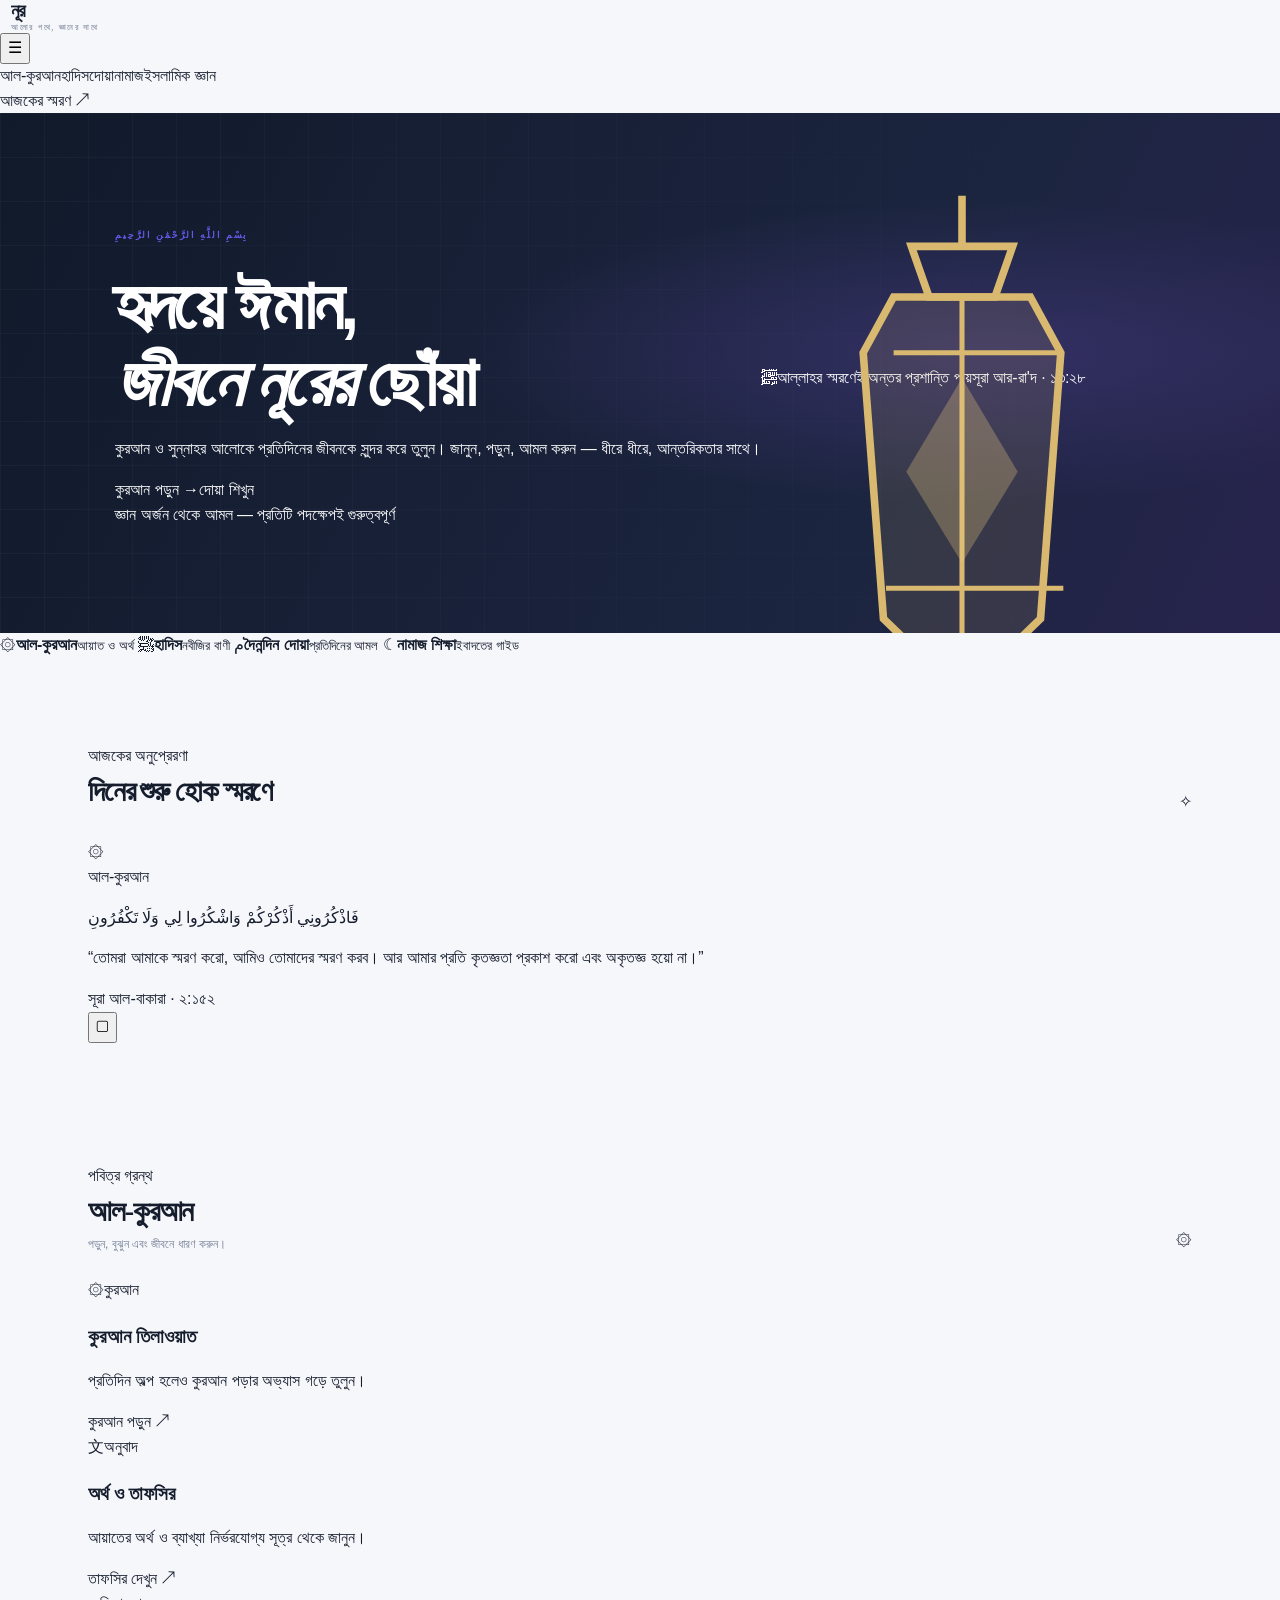
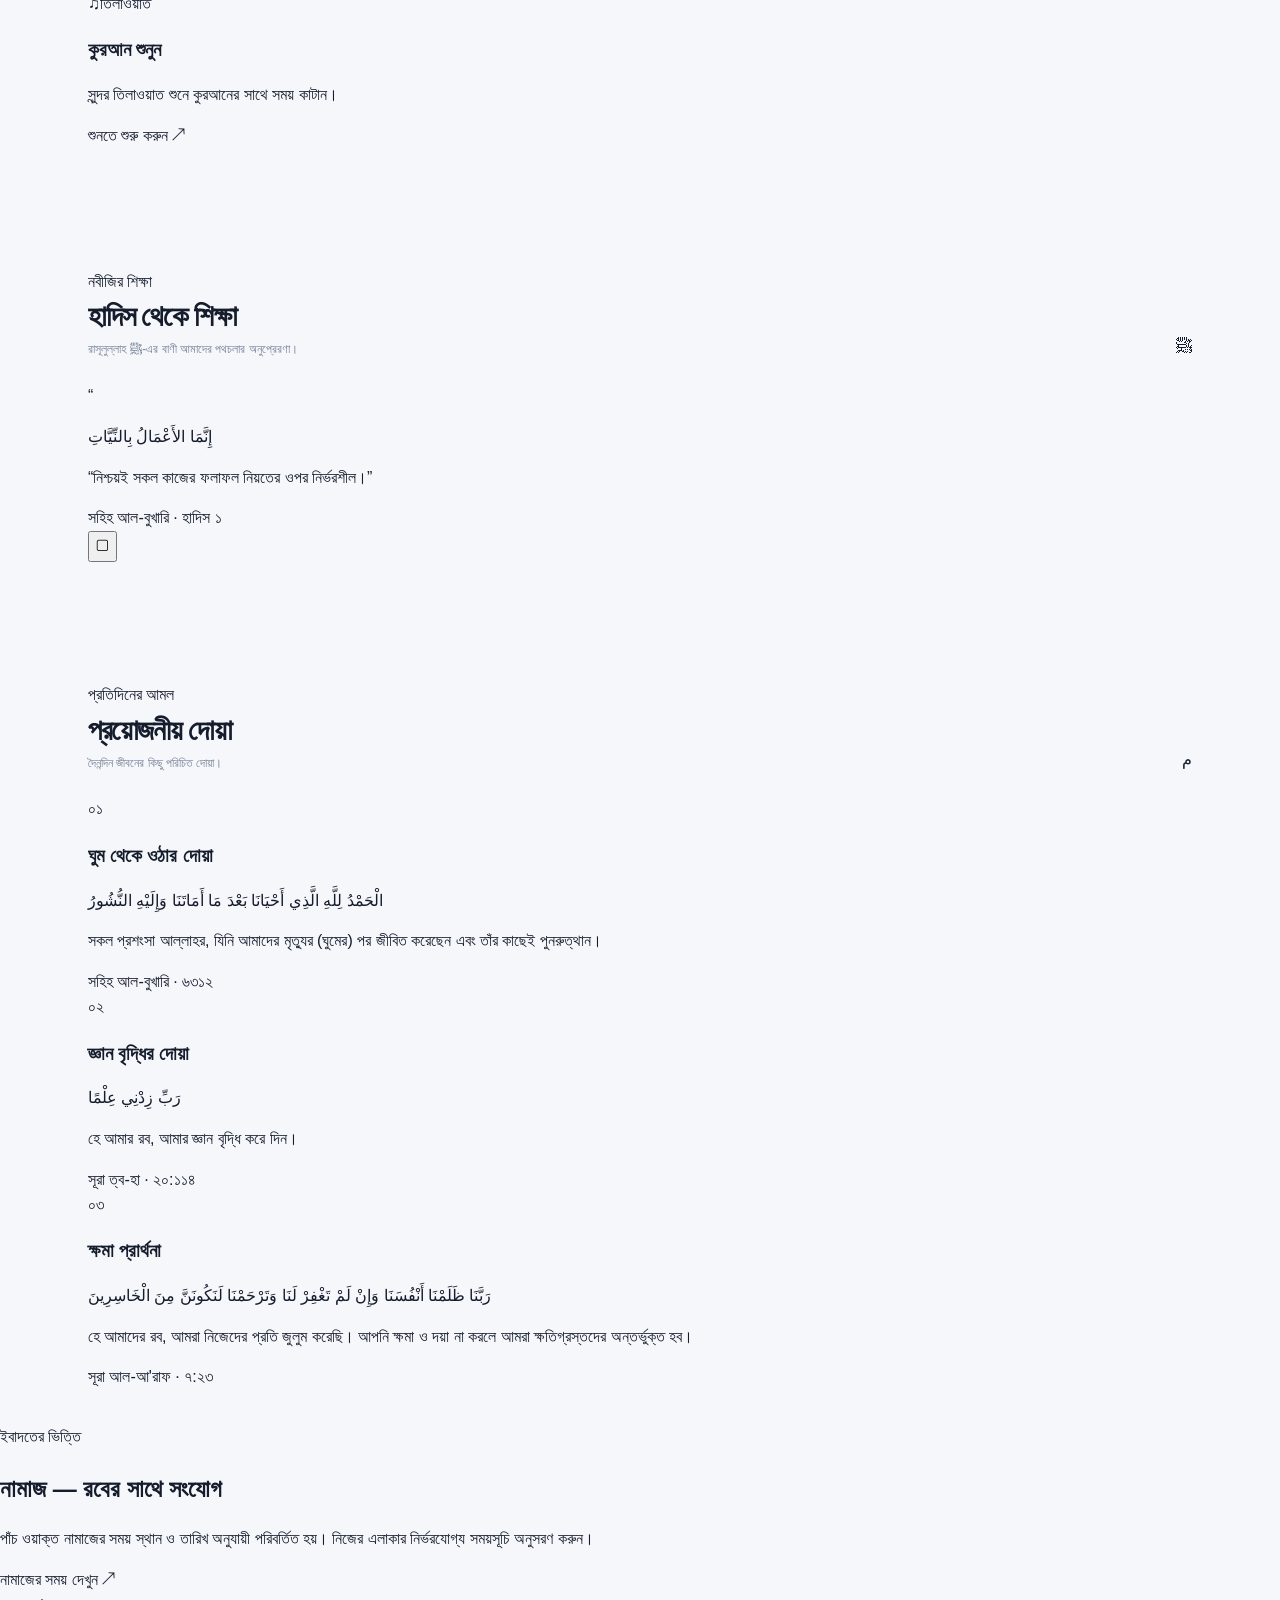
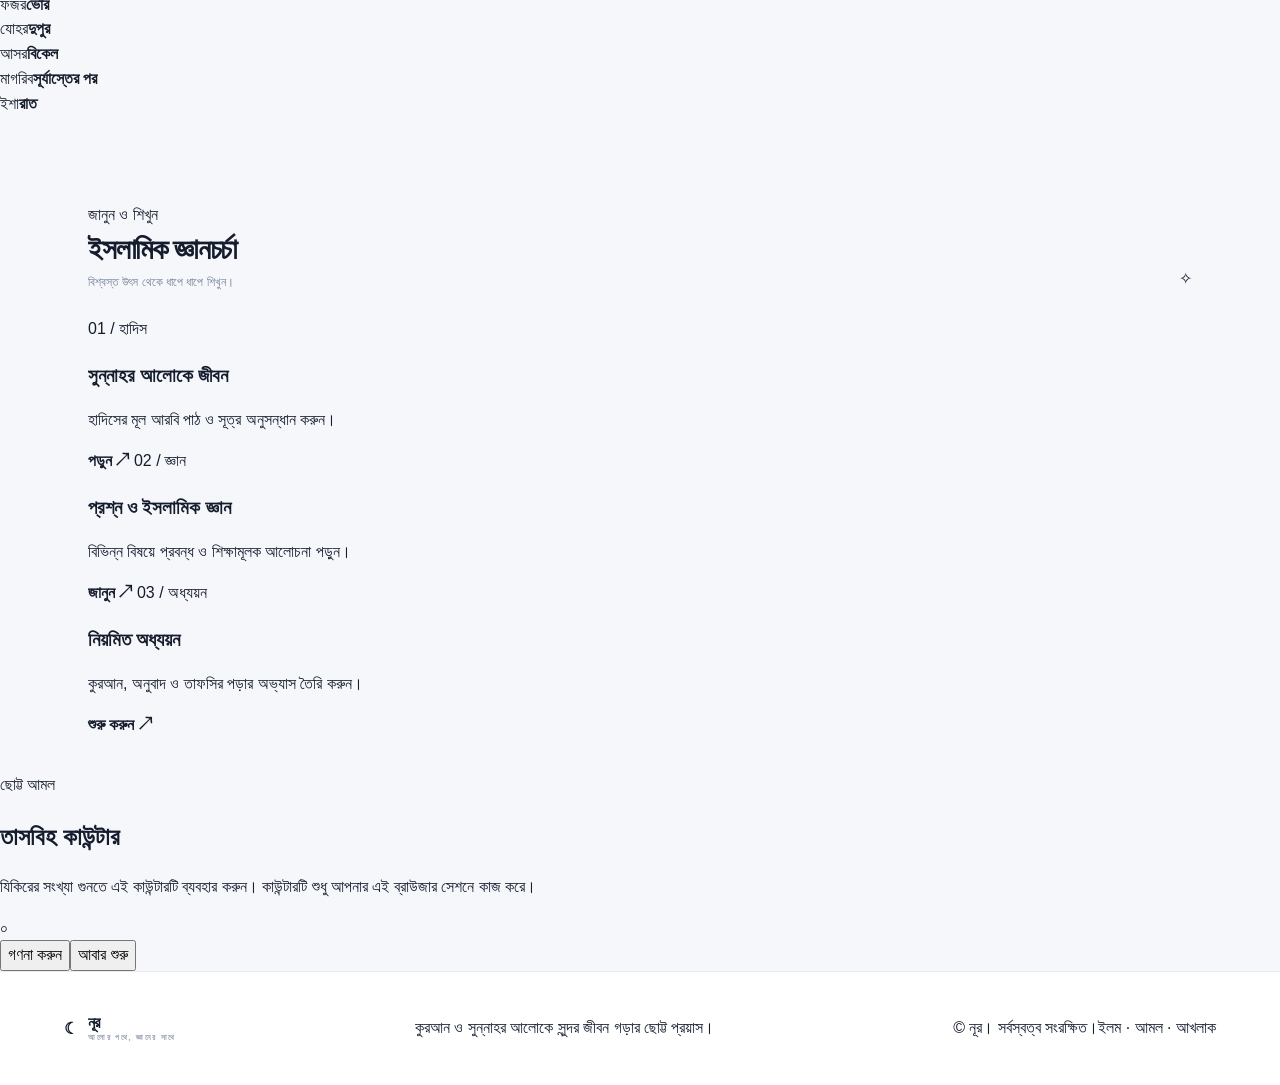
==== commit ae1efd1f: "Replace PriyoTools with Noor Islamic website" ====
--- a/index.html
+++ b/index.html
@@ -1,40 +1,100 @@
 <!doctype html>
-<html lang="en">
+<html lang="bn">
 <head>
-<meta charset="utf-8"><meta name="viewport" content="width=device-width,initial-scale=1">
-<meta name="theme-color" content="#101827">
-<meta name="description" content="PriyoTools — a growing collection of free, fast and easy online tools for everyday work.">
-<title>PriyoTools — Free Online Tools for Everyone</title>
-<link rel="preconnect" href="https://fonts.googleapis.com"><link rel="preconnect" href="https://fonts.gstatic.com" crossorigin>
-<link href="https://fonts.googleapis.com/css2?family=DM+Sans:wght@400;500;600;700;800&family=Manrope:wght@500;600;700;800&display=swap" rel="stylesheet">
+<meta charset="utf-8">
+<meta name="viewport" content="width=device-width,initial-scale=1">
+<meta name="theme-color" content="#123c32">
+<meta name="description" content="নূর — কুরআন, হাদিস, দোয়া ও ইসলামিক জীবনচর্চার জন্য একটি সুন্দর বাংলা ইসলামিক ওয়েবসাইট।">
+<title>নূর — কুরআন ও ইসলামিক জীবন</title>
+<link rel="preconnect" href="https://fonts.googleapis.com">
+<link rel="preconnect" href="https://fonts.gstatic.com" crossorigin>
+<link href="https://fonts.googleapis.com/css2?family=Hind+Siliguri:wght@400;500;600;700&family=Amiri:wght@400;700&display=swap" rel="stylesheet">
 <link rel="stylesheet" href="styles.css">
 </head>
 <body>
-<header class="topbar"><a class="brand" href="#"><span class="brand-icon">P</span><span>Priyo<span class="brand-accent">Tools</span><small>TOOLS FOR EVERYDAY</small></span></a>
-<nav><a href="#tools">Explore tools</a><a href="ai.html">Free AI tools</a><a href="#categories">Categories</a><a href="#about">About</a></nav>
-<div class="top-actions"><button class="icon-btn" id="themeToggle" aria-label="Toggle theme">☼</button><a class="submit-link" href="mailto:hello@priyotools.com?subject=Suggest%20a%20tool">Suggest a tool ↗</a><button class="mobile-menu" id="mobileMenu" aria-label="Open menu">☰</button></div>
+<header class="site-header">
+  <a class="brand" href="#home" aria-label="নূর হোম">
+    <span class="brand-mark" aria-hidden="true"><svg viewBox="0 0 48 48"><path d="M31.8 5.8A19 19 0 1 0 42 36.4 16.8 16.8 0 1 1 31.8 5.8Z" fill="currentColor"/><path d="m35.2 9.2 1.7 4.1 4.4.3-3.4 2.8 1.1 4.2-3.8-2.3-3.8 2.3 1.1-4.2-3.4-2.8 4.4-.3Z" fill="#d8b66b"/></svg></span>
+    <span><b>নূর</b><small>আলোর পথে, জ্ঞানের সাথে</small></span>
+  </a>
+  <button class="menu-toggle" id="menuToggle" aria-label="মেনু খুলুন">☰</button>
+  <nav id="mainNav">
+    <a href="#quran">আল-কুরআন</a><a href="#hadith">হাদিস</a><a href="#duas">দোয়া</a><a href="#prayer">নামাজ</a><a href="#articles">ইসলামিক জ্ঞান</a>
+  </nav>
+  <a class="header-cta" href="#daily">আজকের স্মরণ <span>↗</span></a>
 </header>
-<main>
-<section class="hero"><div class="hero-glow"></div><div class="hero-content"><div class="pill"><span class="pulse"></span> YOUR EVERYDAY TOOLKIT</div><h1>Small tools.<br><span>Big productivity.</span></h1><p class="hero-copy">A growing collection of free, simple and useful online tools. Get things done faster — right in your browser.</p>
-<div class="hero-search"><span>⌕</span><input id="searchInput" type="search" placeholder="Search for a tool... e.g. word counter" autocomplete="off"><kbd>⌘ K</kbd></div>
-<div class="hero-meta"><span>✦ Free to use</span><span>↗ No sign-up required</span><span>◈ Privacy-friendly tools</span></div></div>
-<div class="hero-art"><div class="orbit orbit-one"></div><div class="orbit orbit-two"></div><div class="hero-tile tile-a">⌗<small>TEXT</small></div><div class="hero-tile tile-b">％<small>MATH</small></div><div class="hero-tile tile-c">{ }<small>CODE</small></div><div class="hero-core"><span>✳</span><b>TOOLS</b><small>MADE SIMPLE</small></div></div></section>
-<section class="trust-row"><div><strong>100%</strong><span>Free to use</span></div><i></i><div><strong>Browser-based</strong><span>Many tools work locally</span></div><i></i><div><strong>Always growing</strong><span>More tools coming soon</span></div></section>
-<section class="section" id="tools"><div class="section-heading"><div><span class="eyebrow">THE TOOLBOX</span><h2>Find the right tool</h2><p>Practical utilities, thoughtfully organized.</p></div><div class="view-toggle"><button class="active" id="allTools">All tools</button><button id="favoriteTools">♥ Favorites <span id="favCount">0</span></button></div></div>
-<div class="category-chips" id="categoryChips"><button class="chip active" data-category="All">All tools</button><button class="chip" data-category="Text">Text</button><button class="chip" data-category="Calculators">Calculators</button><button class="chip" data-category="Developer">Developer</button><button class="chip" data-category="Images">Images</button><button class="chip" data-category="Converters">Converters</button><button class="chip" data-category="Security">Security</button></div>
-<div class="tool-grid" id="toolGrid"></div><div class="empty-state" id="emptyState" hidden><span>⌕</span><h3>No tools found</h3><p>Try another search or choose a different category.</p></div>
-</section>
-<section class="section category-section" id="categories"><div class="section-heading"><div><span class="eyebrow">BROWSE BY CATEGORY</span><h2>Everything in its place</h2><p>Pick a category and discover tools for the task at hand.</p></div></div><div class="category-grid">
-<button class="category-card" data-pick="Text"><span class="category-icon purple">Aa</span><b>Text & Writing</b><small>Count, format and transform text</small><em>Explore tools ↗</em></button>
-<button class="category-card" data-pick="Calculators"><span class="category-icon orange">∑</span><b>Calculators</b><small>Quick answers for everyday math</small><em>Explore tools ↗</em></button>
-<button class="category-card" data-pick="Developer"><span class="category-icon blue">{ }</span><b>Developer</b><small>Format, encode and inspect data</small><em>Explore tools ↗</em></button>
-<button class="category-card" data-pick="Images"><span class="category-icon pink">▧</span><b>Image tools</b><small>Resize and optimize images</small><em>Explore tools ↗</em></button>
-<button class="category-card" data-pick="Converters"><span class="category-icon green">⇄</span><b>Converters</b><small>Convert common units and formats</small><em>Explore tools ↗</em></button>
-<button class="category-card" data-pick="Security"><span class="category-icon yellow">✧</span><b>Security & Utility</b><small>Generate useful random values</small><em>Explore tools ↗</em></button>
-</div></section>
-<section class="cta" id="about"><div class="cta-mark">✳</div><div><span class="eyebrow">BUILT TO BE USEFUL</span><h2>Less hassle. More done.</h2><p>PriyoTools is an independent collection of handy web utilities. Tools are added over time, with a focus on speed, clarity and ease of use.</p></div><a href="mailto:hello@priyotools.com?subject=PriyoTools%20feedback" class="cta-link">Share feedback ↗</a></section>
+<main id="home">
+  <section class="hero">
+    <div class="hero-pattern"></div>
+    <div class="hero-inner">
+      <div class="eyebrow"><span></span> بِسْمِ اللَّهِ الرَّحْمَٰنِ الرَّحِيمِ</div>
+      <h1>হৃদয়ে ঈমান,<br><em>জীবনে নূরের</em> ছোঁয়া</h1>
+      <p>কুরআন ও সুন্নাহর আলোকে প্রতিদিনের জীবনকে সুন্দর করে তুলুন। জানুন, পড়ুন, আমল করুন — ধীরে ধীরে, আন্তরিকতার সাথে।</p>
+      <div class="hero-actions"><a class="btn btn-gold" href="#quran">কুরআন পড়ুন <span>→</span></a><a class="btn btn-outline" href="#duas">দোয়া শিখুন</a></div>
+      <div class="hero-note"><span class="note-line"></span> জ্ঞান অর্জন থেকে আমল — প্রতিটি পদক্ষেপই গুরুত্বপূর্ণ</div>
+    </div>
+    <div class="hero-art" aria-hidden="true">
+      <div class="arch arch-back"></div><div class="arch arch-front"></div>
+      <div class="lantern"><svg viewBox="0 0 150 220"><path d="M75 5v20M55 25h40l-7 20H62Z" fill="none" stroke="#d9b86f" stroke-width="3"/><path d="M48 45h54l12 22-8 105-31 30-31-30-8-105Z" fill="#d8b66b" fill-opacity=".13" stroke="#d9b86f" stroke-width="3"/><path d="M48 67h66M45 160h70M75 45v157" stroke="#d9b86f" stroke-width="2"/><path d="m75 77 22 37-22 36-22-36Z" fill="#e8c77f" fill-opacity=".3"/><path d="M60 202h30l-15 13Z" fill="#d9b86f"/></svg></div>
+      <span class="spark spark-one">✦</span><span class="spark spark-two">✧</span><span class="spark spark-three">✦</span>
+    </div>
+    <div class="hero-bottom"><span>﷽</span><span>আল্লাহর স্মরণেই অন্তর প্রশান্তি পায়</span><span>সূরা আর-রা'দ · ১৩:২৮</span></div>
+  </section>
+
+  <section class="quick-links" aria-label="দ্রুত প্রবেশ">
+    <a href="#quran"><span class="quick-icon">۞</span><b>আল-কুরআন</b><small>আয়াত ও অর্থ</small></a>
+    <a href="#hadith"><span class="quick-icon">ﷺ</span><b>হাদিস</b><small>নবীজির বাণী</small></a>
+    <a href="#duas"><span class="quick-icon">م</span><b>দৈনন্দিন দোয়া</b><small>প্রতিদিনের আমল</small></a>
+    <a href="#prayer"><span class="quick-icon">☾</span><b>নামাজ শিক্ষা</b><small>ইবাদতের গাইড</small></a>
+  </section>
+
+  <section class="section daily-section" id="daily">
+    <div class="section-heading"><div><span class="section-kicker">আজকের অনুপ্রেরণা</span><h2>দিনের শুরু হোক স্মরণে</h2></div><span class="heading-ornament">✧</span></div>
+    <article class="daily-card">
+      <div class="daily-symbol">۞</div>
+      <div class="daily-content"><span class="arabic-label">আল-কুরআন</span><p class="arabic verse">فَاذْكُرُونِي أَذْكُرْكُمْ وَاشْكُرُوا لِي وَلَا تَكْفُرُونِ</p><p class="translation">“তোমরা আমাকে স্মরণ করো, আমিও তোমাদের স্মরণ করব। আর আমার প্রতি কৃতজ্ঞতা প্রকাশ করো এবং অকৃতজ্ঞ হয়ো না।”</p><span class="source">সূরা আল-বাকারা · ২:১৫২</span></div>
+      <button class="copy-btn" data-copy="فَاذْكُرُونِي أَذْكُرْكُمْ وَاشْكُرُوا لِي وَلَا تَكْفُرُونِ" aria-label="আরবি আয়াত কপি করুন">▢</button>
+    </article>
+  </section>
+
+  <section class="section" id="quran">
+    <div class="section-heading"><div><span class="section-kicker">পবিত্র গ্রন্থ</span><h2>আল-কুরআন</h2><p>পড়ুন, বুঝুন এবং জীবনে ধারণ করুন।</p></div><span class="heading-ornament">۞</span></div>
+    <div class="feature-grid">
+      <article class="feature-card quran-card"><div class="card-top"><span class="feature-icon">۞</span><span class="tag">কুরআন</span></div><h3>কুরআন তিলাওয়াত</h3><p>প্রতিদিন অল্প হলেও কুরআন পড়ার অভ্যাস গড়ে তুলুন।</p><a href="https://quran.com/" target="_blank" rel="noopener noreferrer">কুরআন পড়ুন <span>↗</span></a></article>
+      <article class="feature-card meaning-card"><div class="card-top"><span class="feature-icon">文</span><span class="tag">অনুবাদ</span></div><h3>অর্থ ও তাফসির</h3><p>আয়াতের অর্থ ও ব্যাখ্যা নির্ভরযোগ্য সূত্র থেকে জানুন।</p><a href="https://quran.com/tafsirs" target="_blank" rel="noopener noreferrer">তাফসির দেখুন <span>↗</span></a></article>
+      <article class="feature-card listen-card"><div class="card-top"><span class="feature-icon">♫</span><span class="tag">তিলাওয়াত</span></div><h3>কুরআন শুনুন</h3><p>সুন্দর তিলাওয়াত শুনে কুরআনের সাথে সময় কাটান।</p><a href="https://quran.com/" target="_blank" rel="noopener noreferrer">শুনতে শুরু করুন <span>↗</span></a></article>
+    </div>
+  </section>
+
+  <section class="section hadith-section" id="hadith">
+    <div class="section-heading"><div><span class="section-kicker">নবীজির শিক্ষা</span><h2>হাদিস থেকে শিক্ষা</h2><p>রাসূলুল্লাহ ﷺ-এর বাণী আমাদের পথচলার অনুপ্রেরণা।</p></div><span class="heading-ornament">ﷺ</span></div>
+    <article class="hadith-card"><span class="hadith-quote">“</span><p class="arabic hadith-arabic">إِنَّمَا الأَعْمَالُ بِالنِّيَّاتِ</p><p class="hadith-bn">“নিশ্চয়ই সকল কাজের ফলাফল নিয়তের ওপর নির্ভরশীল।”</p><div class="hadith-source"><span></span> সহিহ আল-বুখারি · হাদিস ১</div><button class="copy-btn" data-copy="إِنَّمَا الأَعْمَالُ بِالنِّيَّاتِ — নিশ্চয়ই সকল কাজের ফলাফল নিয়তের ওপর নির্ভরশীল। (সহিহ আল-বুখারি, ১)" aria-label="হাদিস কপি করুন">▢</button></article>
+  </section>
+
+  <section class="section" id="duas">
+    <div class="section-heading"><div><span class="section-kicker">প্রতিদিনের আমল</span><h2>প্রয়োজনীয় দোয়া</h2><p>দৈনন্দিন জীবনের কিছু পরিচিত দোয়া।</p></div><span class="heading-ornament">م</span></div>
+    <div class="dua-grid">
+      <article class="dua-card"><span class="dua-number">০১</span><h3>ঘুম থেকে ওঠার দোয়া</h3><p class="arabic">الْحَمْدُ لِلَّهِ الَّذِي أَحْيَانَا بَعْدَ مَا أَمَاتَنَا وَإِلَيْهِ النُّشُورُ</p><p>সকল প্রশংসা আল্লাহর, যিনি আমাদের মৃত্যুর (ঘুমের) পর জীবিত করেছেন এবং তাঁর কাছেই পুনরুত্থান।</p><span class="source">সহিহ আল-বুখারি · ৬৩১২</span></article>
+      <article class="dua-card"><span class="dua-number">০২</span><h3>জ্ঞান বৃদ্ধির দোয়া</h3><p class="arabic">رَبِّ زِدْنِي عِلْمًا</p><p>হে আমার রব, আমার জ্ঞান বৃদ্ধি করে দিন।</p><span class="source">সূরা ত্ব-হা · ২০:১১৪</span></article>
+      <article class="dua-card"><span class="dua-number">০৩</span><h3>ক্ষমা প্রার্থনা</h3><p class="arabic">رَبَّنَا ظَلَمْنَا أَنْفُسَنَا وَإِنْ لَمْ تَغْفِرْ لَنَا وَتَرْحَمْنَا لَنَكُونَنَّ مِنَ الْخَاسِرِينَ</p><p>হে আমাদের রব, আমরা নিজেদের প্রতি জুলুম করেছি। আপনি ক্ষমা ও দয়া না করলে আমরা ক্ষতিগ্রস্তদের অন্তর্ভুক্ত হব।</p><span class="source">সূরা আল-আ'রাফ · ৭:২৩</span></article>
+    </div>
+  </section>
+
+  <section class="prayer-band" id="prayer"><div class="prayer-inner"><div><span class="section-kicker">ইবাদতের ভিত্তি</span><h2>নামাজ — রবের সাথে সংযোগ</h2><p>পাঁচ ওয়াক্ত নামাজের সময় স্থান ও তারিখ অনুযায়ী পরিবর্তিত হয়। নিজের এলাকার নির্ভরযোগ্য সময়সূচি অনুসরণ করুন।</p><a class="btn btn-gold" href="https://www.islamicfinder.org/world/" target="_blank" rel="noopener noreferrer">নামাজের সময় দেখুন ↗</a></div><div class="prayer-list"><div><span>ফজর</span><b>ভোর</b></div><div><span>যোহর</span><b>দুপুর</b></div><div><span>আসর</span><b>বিকেল</b></div><div><span>মাগরিব</span><b>সূর্যাস্তের পর</b></div><div><span>ইশা</span><b>রাত</b></div></div></div></section>
+
+  <section class="section" id="articles">
+    <div class="section-heading"><div><span class="section-kicker">জানুন ও শিখুন</span><h2>ইসলামিক জ্ঞানচর্চা</h2><p>বিশ্বস্ত উৎস থেকে ধাপে ধাপে শিখুন।</p></div><span class="heading-ornament">✧</span></div>
+    <div class="learn-grid">
+      <a class="learn-card" href="https://sunnah.com/" target="_blank" rel="noopener noreferrer"><span>01 / হাদিস</span><h3>সুন্নাহর আলোকে জীবন</h3><p>হাদিসের মূল আরবি পাঠ ও সূত্র অনুসন্ধান করুন।</p><b>পড়ুন ↗</b></a>
+      <a class="learn-card" href="https://www.islamweb.net/en/" target="_blank" rel="noopener noreferrer"><span>02 / জ্ঞান</span><h3>প্রশ্ন ও ইসলামিক জ্ঞান</h3><p>বিভিন্ন বিষয়ে প্রবন্ধ ও শিক্ষামূলক আলোচনা পড়ুন।</p><b>জানুন ↗</b></a>
+      <a class="learn-card" href="https://quran.com/" target="_blank" rel="noopener noreferrer"><span>03 / অধ্যয়ন</span><h3>নিয়মিত অধ্যয়ন</h3><p>কুরআন, অনুবাদ ও তাফসির পড়ার অভ্যাস তৈরি করুন।</p><b>শুরু করুন ↗</b></a>
+    </div>
+  </section>
+
+  <section class="tasbih-section"><div class="tasbih-copy"><span class="section-kicker">ছোট্ট আমল</span><h2>তাসবিহ কাউন্টার</h2><p>যিকিরের সংখ্যা গুনতে এই কাউন্টারটি ব্যবহার করুন। কাউন্টারটি শুধু আপনার এই ব্রাউজার সেশনে কাজ করে।</p></div><div class="tasbih-widget"><div class="tasbih-count" id="tasbihCount">০</div><button id="tasbihAdd" class="tasbih-add" aria-label="একবার গণনা করুন">গণনা করুন</button><button id="tasbihReset" class="tasbih-reset">আবার শুরু</button></div></section>
 </main>
-<footer><a class="brand footer-brand" href="#"><span class="brand-icon">P</span><span>Priyo<span class="brand-accent">Tools</span><small>TOOLS FOR EVERYDAY</small></span></a><div class="footer-note">Free online tools, made simple.<br><span>© <b id="year"></b> PriyoTools. Built for everyone.</span></div><div class="footer-links"><a href="#tools">Tools</a><a href="#categories">Categories</a><a href="mailto:hello@priyotools.com">Contact</a></div></footer>
-<div class="tool-overlay" id="toolOverlay" hidden><section class="tool-modal" role="dialog" aria-modal="true" aria-labelledby="modalTitle"><div class="modal-head"><div><span class="eyebrow" id="modalCategory">TOOL</span><h2 id="modalTitle">Tool name</h2><p id="modalDescription"></p></div><button class="close-modal" id="closeModal" aria-label="Close">×</button></div><div id="toolWorkspace" class="tool-workspace"></div><div class="modal-foot"><span>✳ PriyoTools · Free utility</span><button id="modalDone">Close tool</button></div></section></div>
-<script src="app.js"></script>
-</body></html>+<footer class="site-footer"><a class="brand footer-brand" href="#home"><span class="brand-mark">☾</span><span><b>নূর</b><small>আলোর পথে, জ্ঞানের সাথে</small></span></a><p>কুরআন ও সুন্নাহর আলোকে সুন্দর জীবন গড়ার ছোট্ট প্রয়াস।</p><div class="footer-bottom"><span>© <b id="year"></b> নূর। সর্বস্বত্ব সংরক্ষিত।</span><span>ইলম · আমল · আখলাক</span></div></footer>
+<div class="toast" id="toast" role="status" aria-live="polite"></div>
+<script src="islamic.js"></script>
+</body>
+</html>
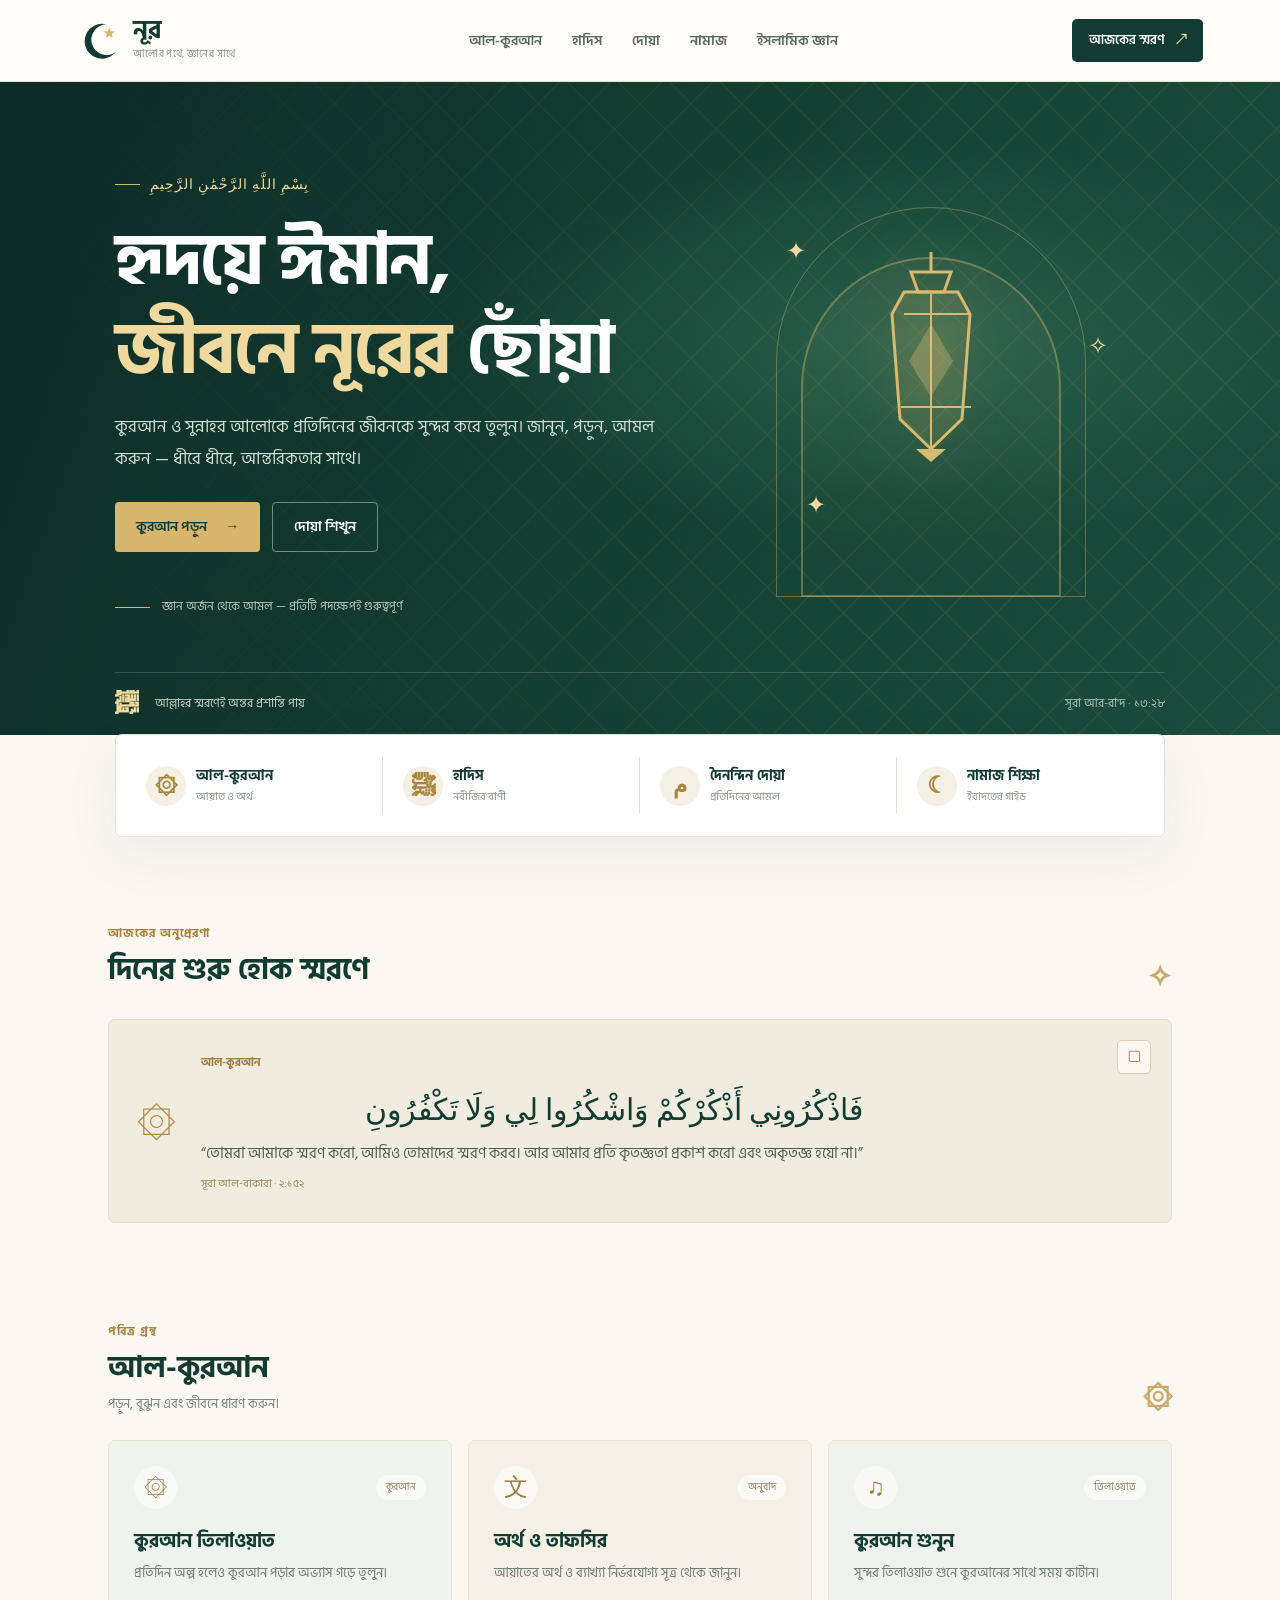
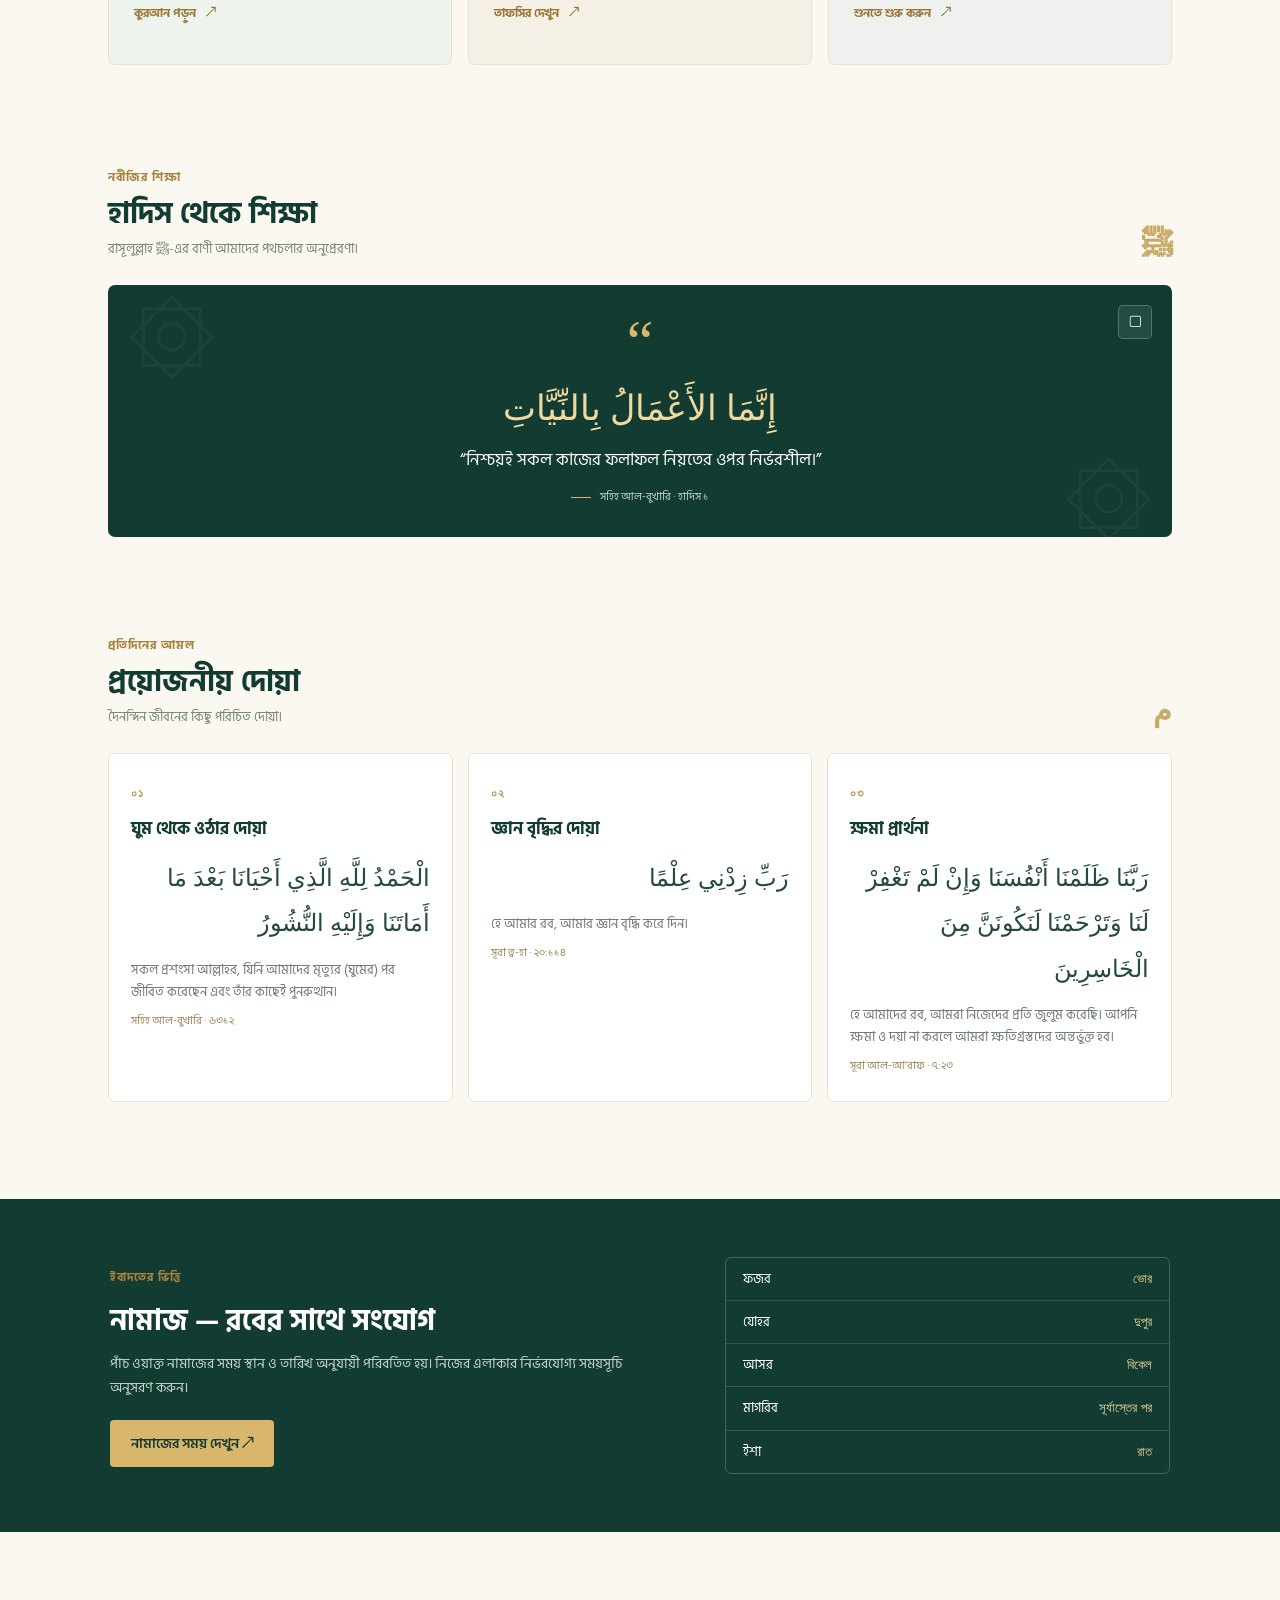
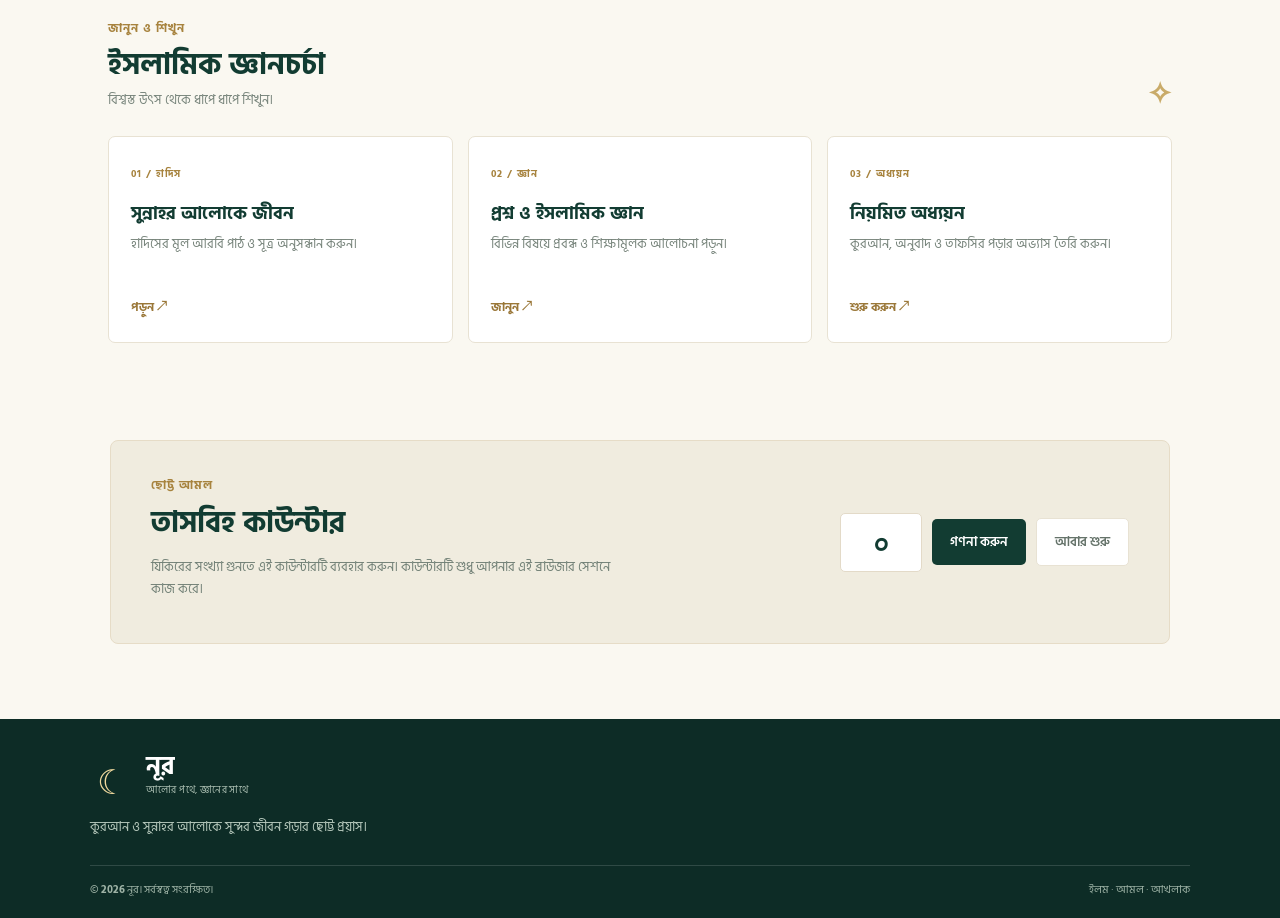
==== commit dbc85038: "Enable safe-area viewport on mobile" ====
--- a/index.html
+++ b/index.html
@@ -2,7 +2,7 @@
 <html lang="bn">
 <head>
 <meta charset="utf-8">
-<meta name="viewport" content="width=device-width,initial-scale=1">
+<meta name="viewport" content="width=device-width,initial-scale=1,viewport-fit=cover">
 <meta name="theme-color" content="#123c32">
 <meta name="description" content="নূর — কুরআন, হাদিস, দোয়া ও ইসলামিক জীবনচর্চার জন্য একটি সুন্দর বাংলা ইসলামিক ওয়েবসাইট।">
 <title>নূর — কুরআন ও ইসলামিক জীবন</title>
--- a/styles.css
+++ b/styles.css
@@ -1 +1 @@
-:root{--bg:#f6f7fb;--surface:#fff;--ink:#151d2d;--muted:#758096;--line:#e8ebf2;--primary:#6558e8;--primary2:#877cf5;--dark:#101827;--shadow:0 16px 45px #17213a0c}*{box-sizing:border-box}html{scroll-behavior:smooth}body{margin:0;background:var(--bg);color:var(--ink);font-family:'DM Sans',sans-serif;line-height:1.55}a{color:inherit;text-decoration:none}button,input,textarea,select{font:inherit}button{cursor:pointer}.topbar{height:78px;padding:0 max(5vw,24px);display:flex;align-items:center;justify-content:space-between;background:#fff;border-bottom:1px solid var(--line);position:sticky;top:0;z-index:20}.brand{display:flex;align-items:center;gap:11px;font:800 19px Manrope,sans-serif;letter-spacing:-.8px}.brand-icon{width:38px;height:38px;border-radius:12px;background:linear-gradient(145deg,#8378f7,#5749d4);color:white;display:grid;place-items:center;font-size:21px;box-shadow:0 5px 14px #6558e844}.brand-accent{color:var(--primary)}.brand small{display:block;font:700 8px 'DM Sans';letter-spacing:1.7px;color:#9aa2b2;margin-top:1px}.topbar nav{display:flex;gap:34px;color:#626e83;font-size:13px;font-weight:600}.topbar nav a:hover,.footer-links a:hover{color:var(--primary)}.top-actions{display:flex;align-items:center;gap:16px}.icon-btn,.mobile-menu{width:38px;height:38px;border:1px solid var(--line);border-radius:11px;background:#fff;color:#5c6680;font-size:18px}.submit-link{background:var(--dark);color:white;padding:11px 16px;border-radius:10px;font-size:12px;font-weight:700}.mobile-menu{display:none}.hero{min-height:520px;background:radial-gradient(ellipse at 77% 46%,#343064 0%,transparent 38%),linear-gradient(115deg,#111a2a,#1c2540 70%,#27234d);color:white;position:relative;overflow:hidden;padding:82px max(9vw,28px) 72px;display:flex;align-items:center}.hero:after{content:"";position:absolute;inset:0;background-image:linear-gradient(#ffffff08 1px,transparent 1px),linear-gradient(90deg,#ffffff08 1px,transparent 1px);background-size:44px 44px;mask-image:linear-gradient(90deg,black,transparent)}.hero-content{position:relative;z-index:2;max-width:600px}.pill{display:inline-flex;align-items:center;gap:9px;border:1px solid #ffffff27;background:#ffffff0d;border-radius:30px;padding:7px 13px;font-size:9px;font-weight:800;letter-spacing:1.5px;color:#c5c0ff}.pulse{width:7px;height:7px;background:#7ce0b1;border-radius:50%;box-shadow:0 0 0 4px #7ce0b122}.hero h1{font:800 clamp(44px,6vw,70px)/1.1 Manrope,sans-serif;letter-spacing:-3.8px;margin:24px 0 16px}.hero h1 span{color:#a69fff}.hero-copy{color:#b9c0d2;max-width:500px;font-size:15px;line-height:1.8;margin-bottom:27px}.hero-search{width:min(500px,100%);height:58px;background:white;border-radius:13px;display:flex;align-items:center;padding:0 15px;gap:12px;box-shadow:0 12px 40px #050a1b55}.hero-search>span{font-size:26px;color:#7771d8}.hero-search input{border:0;outline:0;flex:1;min-width:0;color:#20283b;font-size:13px}.hero-search kbd{font-size:10px;background:#f1f2f8;color:#8c93a4;border:1px solid #e7e9f0;border-radius:5px;padding:4px 6px}.hero-meta{display:flex;gap:22px;flex-wrap:wrap;color:#aeb8cb;font-size:10px;margin-top:22px}.hero-art{position:absolute;right:10%;top:50%;transform:translateY(-50%);width:380px;height:380px;z-index:1}.orbit{position:absolute;border:1px solid #a8a1ff2c;border-radius:50%;inset:0}.orbit-two{inset:35px;border-style:dashed;transform:rotate(30deg)}.hero-core{position:absolute;left:50%;top:50%;transform:translate(-50%,-50%);width:150px;height:150px;border-radius:38px;display:flex;flex-direction:column;align-items:center;justify-content:center;background:linear-gradient(145deg,#8177f8,#4c43bb);box-shadow:0 20px 70px #7569f966, inset 0 1px #ffffff66;rotate:-8deg}.hero-core span{font-size:42px}.hero-core b{font:800 13px Manrope;letter-spacing:2px}.hero-core small{font-size:7px;letter-spacing:1.7px;opacity:.8}.hero-tile{position:absolute;width:68px;height:68px;border:1px solid #ffffff28;background:#ffffff13;backdrop-filter:blur(8px);border-radius:17px;display:grid;place-items:center;font-size:25px;color:#c8c3ff;box-shadow:0 10px 30px #050a1b33}.hero-tile small{font-size:7px;letter-spacing:1px}.tile-a{left:5px;top:60px}.tile-b{right:2px;top:105px}.tile-c{bottom:40px;left:55px}.trust-row{max-width:900px;margin:-1px auto 0;background:white;border:1px solid var(--line);border-radius:0 0 15px 15px;display:flex;justify-content:space-around;align-items:center;padding:20px 12px;box-shadow:var(--shadow)}.trust-row div{display:flex;flex-direction:column;align-items:center;gap:2px}.trust-row strong{font:800 13px Manrope}.trust-row span{font-size:10px;color:var(--muted)}.trust-row i{height:30px;width:1px;background:var(--line)}.section{max-width:1160px;margin:auto;padding:86px 28px 35px}.section-heading{display:flex;align-items:end;justify-content:space-between;gap:20px;margin-bottom:25px}.eyebrow{font-size:9px;font-weight:800;letter-spacing:1.8px;color:var(--primary)}.section-heading h2,.cta h2{font:800 29px Manrope;letter-spacing:-1.2px;margin:6px 0}.section-heading p,.cta p{font-size:12px;color:var(--muted);margin:0}.view-toggle{display:flex;gap:5px;background:#eceef5;padding:4px;border-radius:10px}.view-toggle button{border:0;background:transparent;color:#7b8498;padding:8px 12px;border-radius:7px;font-size:10px;font-weight:700}.view-toggle button.active{background:white;color:var(--ink);box-shadow:0 2px 7px #1c254012}.category-chips{display:flex;gap:8px;flex-wrap:wrap;margin-bottom:23px}.chip{border:1px solid var(--line);background:white;color:#6c778c;border-radius:30px;padding:8px 14px;font-size:10px;font-weight:700}.chip.active,.chip:hover{background:#efedff;color:var(--primary);border-color:#dcd8ff}.tool-grid{display:grid;grid-template-columns:repeat(4,1fr);gap:14px}.tool-card{background:white;border:1px solid var(--line);border-radius:14px;padding:18px;min-height:177px;position:relative;transition:.2s;display:flex;flex-direction:column;align-items:flex-start;text-align:left;color:inherit}.tool-card:hover{transform:translateY(-4px);border-color:#d7d2ff;box-shadow:0 13px 30px #24235b0c}.tool-symbol{width:39px;height:39px;border-radius:12px;display:grid;place-items:center;font:700 17px Manrope;margin-bottom:15px}.tone-purple{background:#f0eeff;color:#6659e6}.tone-orange{background:#fff2e8;color:#db813e}.tone-blue{background:#eaf3ff;color:#3979c7}.tone-green{background:#e8f8f0;color:#32936a}.tone-pink{background:#fff0f5;color:#cf6488}.tone-yellow{background:#fff8df;color:#b28b2d}.tool-card h3{font:700 13px Manrope;margin:0 0 5px}.tool-card p{font-size:10px;color:#8790a2;margin:0;line-height:1.6}.tool-card .card-bottom{display:flex;justify-content:space-between;align-items:center;width:100%;margin-top:auto;padding-top:12px}.tool-card .tool-category{font-size:8px;font-weight:800;color:#969eb0;letter-spacing:.7px;text-transform:uppercase}.favorite{position:absolute;right:13px;top:13px;border:0;background:transparent;color:#b0b6c3;font-size:17px;padding:0}.favorite.on{color:#e66d8a}.empty-state{text-align:center;padding:55px;color:var(--muted)}.empty-state span{font-size:40px}.category-section{padding-top:68px}.category-grid{display:grid;grid-template-columns:repeat(3,1fr);gap:13px}.category-card{border:1px solid var(--line);background:white;border-radius:13px;padding:19px;text-align:left;display:grid;grid-template-columns:43px 1fr;column-gap:13px;align-items:center;transition:.2s}.category-card:hover{border-color:#d5d0ff;transform:translateY(-3px)}.category-icon{grid-row:span 3;width:43px;height:43px;border-radius:13px;display:grid;place-items:center;font-weight:800}.purple{background:#efedff;color:#6c5ce7}.orange{background:#fff0e4;color:#d98341}.blue{background:#eaf3ff;color:#427dc2}.pink{background:#fff0f5;color:#d36a8d}.green{background:#e9f8f0;color:#31956a}.yellow{background:#fff7df;color:#b48c2c}.category-card b{font:700 12px Manrope}.category-card small{color:var(--muted);font-size:9px;margin:3px 0 8px}.category-card em{font-style:normal;color:var(--primary);font-size:9px;font-weight:800}.cta{max-width:1100px;margin:60px auto 80px;padding:36px 42px;border-radius:18px;background:linear-gradient(110deg,#eeedff,#f5f4ff 60%,#f0efff);display:flex;align-items:center;gap:23px}.cta-mark{width:58px;height:58px;flex:none;border-radius:17px;background:#fff;color:var(--primary);display:grid;place-items:center;font-size:30px;box-shadow:0 6px 20px #5544b51a}.cta h2{font-size:23px}.cta p{max-width:550px;line-height:1.8}.cta-link{margin-left:auto;white-space:nowrap;color:var(--primary);font-size:11px;font-weight:800}footer{border-top:1px solid var(--line);background:white;padding:28px max(5vw,24px);display:flex;align-items:center;justify-content:space-between;gap:20px}.footer-brand{font-size:16px}.footer-brand .brand-icon{width:32px;height:32px;border-radius:10px;font-size:17px}.footer-note{font-size:10px;color:#6f7a8e;line-height:1.8}.footer-note span{color:#a0a7b5}.footer-links{display:flex;gap:20px;font-size:10px;font-weight:700;color:#737e92}.tool-overlay{position:fixed;inset:0;z-index:50;background:#10182799;backdrop-filter:blur(5px);display:grid;place-items:center;padding:20px}.tool-overlay[hidden]{display:none}.tool-modal{width:min(680px,100%);max-height:90vh;overflow:auto;background:white;border-radius:18px;box-shadow:0 25px 90px #060b1a55}.modal-head{display:flex;justify-content:space-between;gap:20px;padding:25px 27px 18px;border-bottom:1px solid var(--line)}.modal-head h2{font:800 23px Manrope;margin:4px 0}.modal-head p{font-size:11px;color:var(--muted);margin:0}.close-modal{border:0;background:#f2f3f8;width:35px;height:35px;border-radius:10px;font-size:22px;color:#59647a}.tool-workspace{padding:25px 27px;min-height:200px}.modal-foot{border-top:1px solid var(--line);padding:14px 27px;display:flex;justify-content:space-between;align-items:center;color:#9aa2b2;font-size:9px}.modal-foot button,.action-btn{border:0;background:var(--primary);color:white;border-radius:9px;padding:10px 15px;font-size:11px;font-weight:700}.field{display:grid;gap:7px;margin-bottom:16px}.field label{font-size:11px;font-weight:700;color:#59647a}.field input,.field textarea,.field select{width:100%;border:1px solid #e1e5ee;border-radius:9px;padding:11px 12px;outline-color:var(--primary);font-size:12px;color:#20283b;background:white}.field textarea{min-height:120px;resize:vertical}.field-row{display:grid;grid-template-columns:1fr 1fr;gap:12px}.result-box{padding:13px;background:#f4f5fa;border:1px solid #e8eaf2;border-radius:9px;color:#30394e;font-size:13px;word-break:break-word;margin:12px 0}.result-big{font:800 25px Manrope;color:var(--primary)}.action-row{display:flex;gap:8px;flex-wrap:wrap}.secondary-btn{border:1px solid #e1e5ee;background:white;color:#59647a;border-radius:9px;padding:9px 13px;font-size:11px;font-weight:700}.hint{font-size:10px;color:#8a93a5;margin-top:9px}.success{color:#21865d;font-size:11px;font-weight:700}.check-row{display:flex;align-items:center;gap:8px;font-size:11px;color:#58647a;margin:9px 0}.check-row input{accent-color:var(--primary)}body.dark{--bg:#111827;--surface:#1b2435;--ink:#edf0f8;--muted:#a3adc0;--line:#303a4d;background:var(--bg);color:var(--ink)}body.dark .topbar,body.dark footer,body.dark .tool-card,body.dark .category-card,body.dark .trust-row,body.dark .tool-modal{background:#1b2435;color:var(--ink);border-color:var(--line)}body.dark .view-toggle{background:#252f43}body.dark .view-toggle button.active,body.dark .chip,body.dark .icon-btn{background:#293449;color:#e9ecf4;border-color:#3b465a}body.dark .field input,body.dark .field textarea,body.dark .field select{background:#202b3e;color:#edf0f8;border-color:#3b465a}body.dark .result-box{background:#202b3e;color:#edf0f8;border-color:#3b465a}body.dark .category-card small,body.dark .tool-card p{color:#a3adc0}body.dark .cta{background:#282744}body.dark .hero{border-bottom:1px solid #303a4d}@media(max-width:950px){.hero-art{right:3%;transform:translateY(-50%) scale(.8)}.tool-grid{grid-template-columns:repeat(3,1fr)}}@media(max-width:700px){.topbar nav{display:none}.topbar nav.mobile-open{display:flex;position:absolute;top:78px;left:0;right:0;padding:18px 24px;background:white;flex-direction:column;gap:16px;border-bottom:1px solid var(--line);box-shadow:0 12px 20px #17213a12}.mobile-menu{display:block}.submit-link{display:none}.hero{padding:65px 25px 60px;min-height:490px}.hero-art{opacity:.22;right:-95px;transform:translateY(-50%) scale(.8)}.hero-content{z-index:3}.trust-row{margin:0 12px;flex-wrap:wrap;gap:15px}.trust-row i{display:none}.trust-row div{width:28%}.section{padding:65px 20px 25px}.tool-grid{grid-template-columns:repeat(2,1fr)}.category-grid{grid-template-columns:repeat(2,1fr)}.section-heading{align-items:flex-start;flex-direction:column}.cta{margin:45px 16px;padding:25px;align-items:flex-start;flex-wrap:wrap}.cta-link{margin-left:80px}footer{flex-wrap:wrap}.footer-links{width:100%}}@media(max-width:420px){.tool-grid{grid-template-columns:1fr 1fr;gap:9px}.tool-card{padding:13px;min-height:175px}.category-grid{grid-template-columns:1fr}.hero h1{letter-spacing:-2px}.hero-meta{gap:10px}.field-row{grid-template-columns:1fr}.modal-head,.tool-workspace{padding:20px}.trust-row strong{font-size:11px}.trust-row span{font-size:9px}}+:root{--green:#123c32;--green2:#1b5143;--deep:#0d2c26;--gold:#d8b66b;--gold2:#f0d99e;--paper:#faf8f1;--cream:#f2eee2;--ink:#26352f;--muted:#77847b;--line:#e8e2d3;--white:#fff;--shadow:0 18px 55px #173d3010}*{box-sizing:border-box}html{scroll-behavior:smooth;scroll-padding-top:90px}body{margin:0;background:var(--paper);color:var(--ink);font-family:'Hind Siliguri',sans-serif;line-height:1.7}a{color:inherit;text-decoration:none}button{font:inherit;cursor:pointer}.site-header{height:82px;padding:env(safe-area-inset-top) max(6vw,24px) 0;display:flex;align-items:center;justify-content:space-between;background:#fffdf8;border-bottom:1px solid var(--line);position:sticky;top:0;z-index:30}.brand{display:flex;align-items:center;gap:12px;color:var(--green)}.brand-mark{width:44px;height:44px;display:grid;place-items:center;color:var(--green)}.brand-mark svg{width:44px;height:44px}.brand b{font-size:25px;line-height:1;font-weight:700;display:block}.brand small{display:block;color:#879188;font-size:10px;letter-spacing:.4px;margin-top:3px}.site-header nav{display:flex;align-items:center;gap:30px;font-size:14px;font-weight:600;color:#59675e}.site-header nav a{transition:.2s}.site-header nav a:hover{color:#b28d43}.header-cta{background:var(--green);color:white;padding:10px 17px;border-radius:5px;font-size:13px;font-weight:600}.header-cta span{color:var(--gold2);margin-left:8px}.menu-toggle{display:none;background:none;border:1px solid var(--line);border-radius:5px;padding:6px 11px;color:var(--green);font-size:20px}.hero{min-height:610px;background:radial-gradient(ellipse at 72% 40%,#28604b 0%,transparent 36%),linear-gradient(110deg,#0d2b25,#164537 65%,#1a4b3d);color:white;position:relative;overflow:hidden;padding:85px max(9vw,28px) 0}.hero-pattern{position:absolute;inset:0;opacity:.12;background-image:repeating-linear-gradient(45deg,transparent 0 34px,#d8b66b 35px,transparent 36px),repeating-linear-gradient(-45deg,transparent 0 34px,#d8b66b 35px,transparent 36px);mask-image:linear-gradient(90deg,transparent,#000 70%)}.hero-inner{max-width:650px;position:relative;z-index:2}.eyebrow{display:inline-flex;align-items:center;gap:10px;color:var(--gold2);font-size:14px;letter-spacing:1px}.eyebrow span{width:25px;height:1px;background:var(--gold)}.hero h1{font-size:clamp(43px,6vw,72px);line-height:1.23;letter-spacing:-1.5px;margin:22px 0 15px;font-weight:700}.hero h1 em{font-style:normal;color:var(--gold2)}.hero-inner>p{max-width:540px;color:#d2dfd7;font-size:17px;line-height:1.9;margin:0 0 27px}.hero-actions{display:flex;gap:12px;flex-wrap:wrap}.btn{display:inline-flex;align-items:center;gap:18px;padding:12px 21px;border-radius:4px;font-size:14px;font-weight:600;transition:.2s}.btn-gold{background:var(--gold);color:#183b30}.btn-gold:hover{background:#edcf86;transform:translateY(-2px)}.btn-outline{border:1px solid #ffffff6b;color:white}.btn-outline:hover{background:#ffffff15}.hero-note{display:flex;align-items:center;gap:12px;margin-top:45px;color:#b9c9be;font-size:12px}.note-line{height:1px;width:35px;background:var(--gold)}.hero-art{position:absolute;width:390px;height:450px;right:12%;top:65px;display:grid;place-items:center}.arch{position:absolute;border:1px solid #d8b66b65;border-radius:190px 190px 0 0}.arch-back{width:310px;height:390px;bottom:0}.arch-front{width:260px;height:340px;bottom:0;border-width:2px;background:linear-gradient(180deg,#e1bd6b10,#e1bd6b03)}.lantern{position:absolute;width:150px;top:100px;filter:drop-shadow(0 0 30px #e6c16c4d);animation:float 5s ease-in-out infinite}.lantern svg{width:100%}.spark{position:absolute;color:var(--gold2);font-size:24px}.spark-one{top:85px;left:50px}.spark-two{top:180px;right:18px}.spark-three{bottom:70px;left:70px}@keyframes float{50%{transform:translateY(-12px)}}.hero-bottom{position:relative;z-index:2;border-top:1px solid #ffffff28;margin-top:55px;min-height:63px;display:flex;align-items:center;gap:17px;color:#c7d5cc;font-size:12px}.hero-bottom span:first-child{font:700 23px 'Amiri';color:var(--gold2)}.hero-bottom span:last-child{margin-left:auto;color:#a9c0b3}.quick-links{max-width:1050px;margin:-1px auto 0;position:relative;z-index:3;display:grid;grid-template-columns:repeat(4,1fr);background:#fff;border:1px solid var(--line);box-shadow:var(--shadow);border-radius:7px;padding:22px 10px}.quick-links a{display:grid;grid-template-columns:50px 1fr;grid-template-rows:auto auto;align-items:center;padding:7px 20px;border-right:1px solid var(--line)}.quick-links a:last-child{border:0}.quick-icon{grid-row:1/3;width:40px;height:40px;border-radius:50%;background:#f4f0e4;color:#a9853c;display:grid;place-items:center;font:700 23px 'Amiri'}.quick-links b{font-size:14px;color:var(--green)}.quick-links small{font-size:11px;color:#89938b}.section{max-width:1120px;margin:auto;padding:82px 28px 12px}.section-heading{display:flex;justify-content:space-between;align-items:end;margin-bottom:25px}.section-kicker{color:#a7833e;font-size:12px;font-weight:700;letter-spacing:1px}.section-heading h2,.tasbih-copy h2{font-size:30px;line-height:1.35;color:var(--green);margin:4px 0;font-weight:700}.section-heading p{margin:0;color:var(--muted);font-size:13px}.heading-ornament{font:700 30px 'Amiri';color:#c9ab69}.daily-card{position:relative;display:flex;gap:25px;align-items:center;background:#f0ecdf;border:1px solid #e5dcc7;border-radius:7px;padding:28px 65px 28px 28px}.daily-symbol{font:40px 'Amiri';color:#b18b46}.arabic{font-family:'Amiri',serif;direction:rtl}.arabic-label{font-size:11px;color:#a17b36;font-weight:700}.verse{font-size:30px;color:var(--green);margin:7px 0 4px;line-height:1.8}.translation{font-size:15px;margin:0;color:#4d5d52}.source{font-size:11px;color:#9a8457;display:block;margin-top:9px}.copy-btn{position:absolute;right:20px;top:20px;border:1px solid #d8ceb9;background:#faf8f1;color:#8d7549;border-radius:5px;width:34px;height:34px}.feature-grid{display:grid;grid-template-columns:repeat(3,1fr);gap:16px}.feature-card{border-radius:7px;padding:25px;min-height:225px;border:1px solid var(--line);background:white;transition:.2s}.feature-card:hover,.dua-card:hover,.learn-card:hover{transform:translateY(-4px);box-shadow:var(--shadow)}.quran-card{background:#edf3ed}.meaning-card{background:#f4f0e6}.listen-card{background:#eef1ed}.card-top{display:flex;justify-content:space-between;align-items:center}.feature-icon{width:43px;height:43px;border-radius:50%;background:#fff9;color:#9c7b3e;display:grid;place-items:center;font:24px 'Amiri'}.tag{font-size:10px;color:#8d815f;background:#ffffffa6;padding:4px 10px;border-radius:20px}.feature-card h3{font-size:19px;color:var(--green);margin:17px 0 4px}.feature-card p{font-size:13px;color:#6e7b70;margin:0 0 15px}.feature-card>a{font-size:12px;color:#9a7738;font-weight:700}.feature-card>a span{margin-left:7px}.hadith-section{padding-top:86px}.hadith-card{position:relative;text-align:center;background:var(--green);color:white;border-radius:7px;padding:32px 60px 30px;overflow:hidden}.hadith-card:before,.hadith-card:after{content:"۞";position:absolute;font:90px 'Amiri';color:#ffffff0b}.hadith-card:before{left:20px;top:0}.hadith-card:after{right:20px;bottom:-15px}.hadith-quote{font:60px Georgia;color:var(--gold);line-height:.8}.hadith-arabic{font-size:35px;color:#f0d99e;margin:8px 0}.hadith-bn{font-size:17px;margin:0}.hadith-source{display:flex;justify-content:center;align-items:center;gap:9px;color:#c4d3c8;font-size:11px;margin-top:13px}.hadith-source span{width:20px;height:1px;background:var(--gold)}.hadith-card .copy-btn{background:#ffffff14;border-color:#ffffff38;color:white}.dua-grid{display:grid;grid-template-columns:repeat(3,1fr);gap:15px}.dua-card{position:relative;background:white;border:1px solid var(--line);border-radius:7px;padding:25px 22px;transition:.2s}.dua-number{font:700 12px Manrope;color:#b08c4b;letter-spacing:1px}.dua-card h3{font-size:17px;color:var(--green);margin:8px 0}.dua-card .arabic{font-size:24px;line-height:1.9;color:#254b3d;margin:12px 0;text-align:right}.dua-card p:not(.arabic){font-size:13px;color:#6c796f;margin:0}.prayer-band{margin-top:85px;background:#123c32;color:white;padding:58px 28px}.prayer-inner{max-width:1060px;margin:auto;display:grid;grid-template-columns:1.1fr .9fr;gap:70px;align-items:center}.prayer-inner h2{font-size:29px;margin:6px 0;color:white}.prayer-inner p{color:#c4d4ca;font-size:14px;max-width:520px;margin:0 0 20px}.prayer-list{border:1px solid #ffffff35;border-radius:6px;overflow:hidden}.prayer-list div{display:flex;justify-content:space-between;padding:10px 17px;border-bottom:1px solid #ffffff24;font-size:13px}.prayer-list div:last-child{border:0}.prayer-list b{color:var(--gold2);font-weight:500}.learn-grid{display:grid;grid-template-columns:repeat(3,1fr);gap:15px}.learn-card{background:#fff;border:1px solid var(--line);border-radius:7px;padding:22px;transition:.2s}.learn-card>span{font-size:10px;color:#a7833e;font-weight:700;letter-spacing:1px}.learn-card h3{font-size:18px;color:var(--green);margin:12px 0 4px}.learn-card p{font-size:13px;color:var(--muted);min-height:45px;margin:0 0 15px}.learn-card b{font-size:12px;color:#9a7738}.tasbih-section{max-width:1060px;margin:85px auto 75px;background:#f0ecdf;border:1px solid #e6dcc7;border-radius:8px;padding:30px 40px;display:flex;align-items:center;justify-content:space-between;gap:25px}.tasbih-copy{max-width:480px}.tasbih-copy p{font-size:13px;color:#718076}.tasbih-widget{display:flex;align-items:center;gap:10px;flex-wrap:wrap}.tasbih-count{font:700 32px Manrope;color:var(--green);background:#fff;border:1px solid #e3dac8;border-radius:5px;min-width:82px;text-align:center;padding:10px}.tasbih-add,.tasbih-reset{border:0;border-radius:5px;padding:12px 18px;font-weight:600;font-size:13px}.tasbih-add{background:var(--green);color:white}.tasbih-reset{background:#fff;color:#65736a;border:1px solid var(--line)}.site-footer{background:#0d2c26;color:white;padding:35px max(7vw,25px) 18px}.footer-brand{color:white}.footer-brand .brand-mark{color:var(--gold2);font-size:34px}.footer-brand small{color:#a9bdb0}.site-footer>p{color:#b5c7bb;font-size:13px;margin:17px 0 27px}.footer-bottom{border-top:1px solid #ffffff24;padding-top:15px;display:flex;justify-content:space-between;color:#9db2a5;font-size:11px}.toast{position:fixed;left:50%;bottom:25px;transform:translate(-50%,20px);background:#173e33;color:white;padding:10px 18px;border-radius:5px;font-size:13px;opacity:0;pointer-events:none;transition:.25s;z-index:60}.toast.show{opacity:1;transform:translate(-50%,0)}@media(max-width:900px){.site-header nav{gap:15px}.hero-art{right:2%;opacity:.65}.hero-inner{max-width:580px}.quick-links{margin:0 18px}.quick-links a{padding:7px 10px}.prayer-inner{gap:30px}}@media(max-width:680px){.site-header{height:calc(70px + env(safe-area-inset-top));padding:env(safe-area-inset-top) 18px 0}.brand b{font-size:22px}.brand-mark,.brand-mark svg{width:38px;height:38px}.menu-toggle{display:block;margin-left:auto;margin-right:10px}.header-cta{font-size:11px;padding:8px 10px}.site-header nav{display:none;position:absolute;left:0;right:0;top:calc(70px + env(safe-area-inset-top));background:#fffdf8;padding:14px 22px 20px;box-shadow:0 15px 20px #173d3012;flex-direction:column;align-items:flex-start;gap:12px}.site-header nav.open{display:flex}.hero{min-height:600px;padding:68px 24px 0}.hero h1{font-size:46px}.hero-inner>p{font-size:15px;max-width:390px}.hero-art{right:-125px;top:205px;transform:scale(.8);opacity:.22}.hero-bottom{margin-top:55px;gap:8px;font-size:10px}.hero-bottom span:last-child{display:none}.quick-links{grid-template-columns:repeat(2,1fr);padding:12px 5px;margin:0 12px}.quick-links a{border-right:0;padding:10px 8px;grid-template-columns:42px 1fr}.quick-links a:nth-child(odd){border-right:1px solid var(--line)}.quick-icon{width:34px;height:34px}.quick-links b{font-size:12px}.quick-links small{font-size:10px}.section{padding:60px 18px 8px}.section-heading h2,.tasbih-copy h2{font-size:25px}.daily-card{padding:22px 45px 22px 17px;gap:12px;align-items:flex-start}.daily-symbol{font-size:28px}.verse{font-size:23px}.translation{font-size:13px}.feature-grid,.dua-grid,.learn-grid{grid-template-columns:1fr}.feature-card{min-height:auto}.hadith-card{padding:25px 22px}.hadith-arabic{font-size:29px}.hadith-bn{font-size:15px}.prayer-band{padding:45px 20px;margin-top:60px}.prayer-inner{grid-template-columns:1fr;gap:25px}.prayer-inner h2{font-size:25px}.tasbih-section{margin:60px 14px;padding:23px 18px;display:block}.tasbih-widget{margin-top:18px}.tasbih-count{min-width:65px}.tasbih-add,.tasbih-reset{padding:11px 13px}.footer-bottom{gap:10px;flex-direction:column}.copy-btn{right:10px;top:10px}}@media(prefers-reduced-motion:reduce){*,*:before,*:after{scroll-behavior:auto!important;animation:none!important;transition:none!important}}
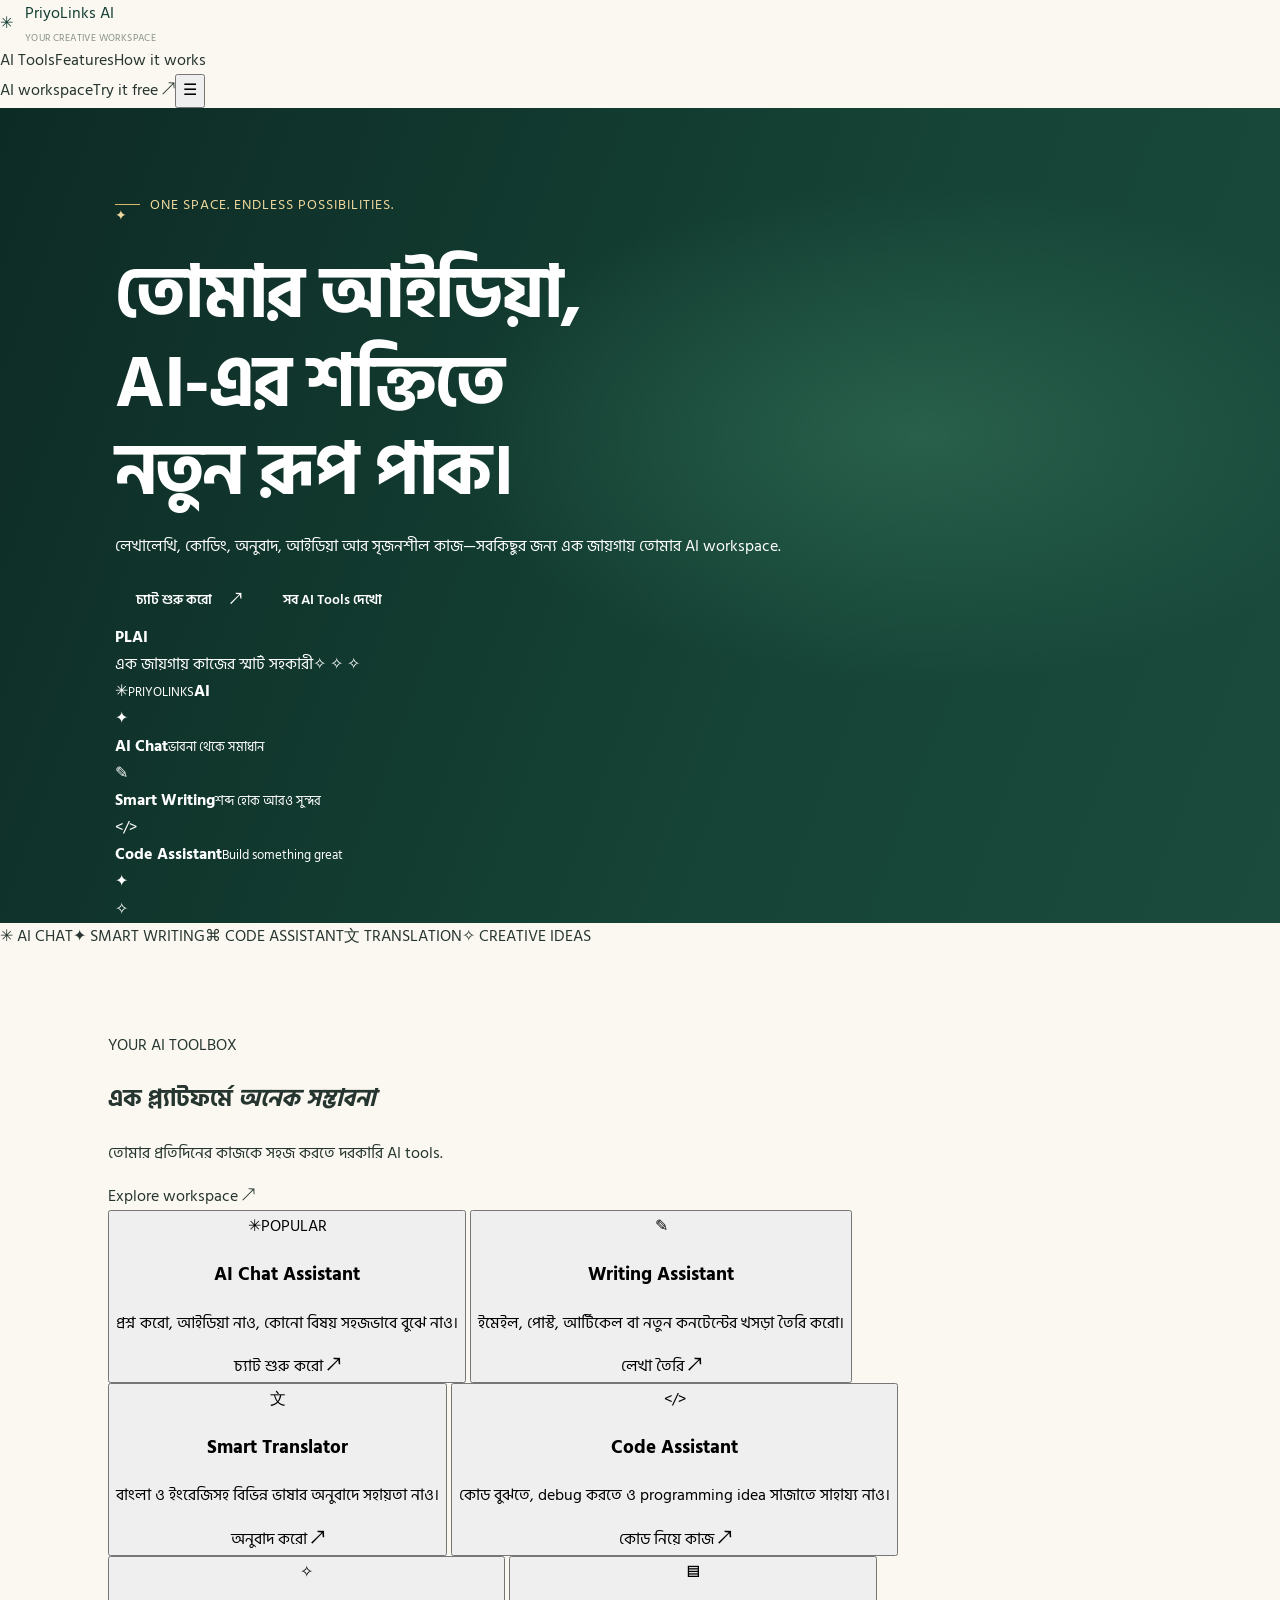
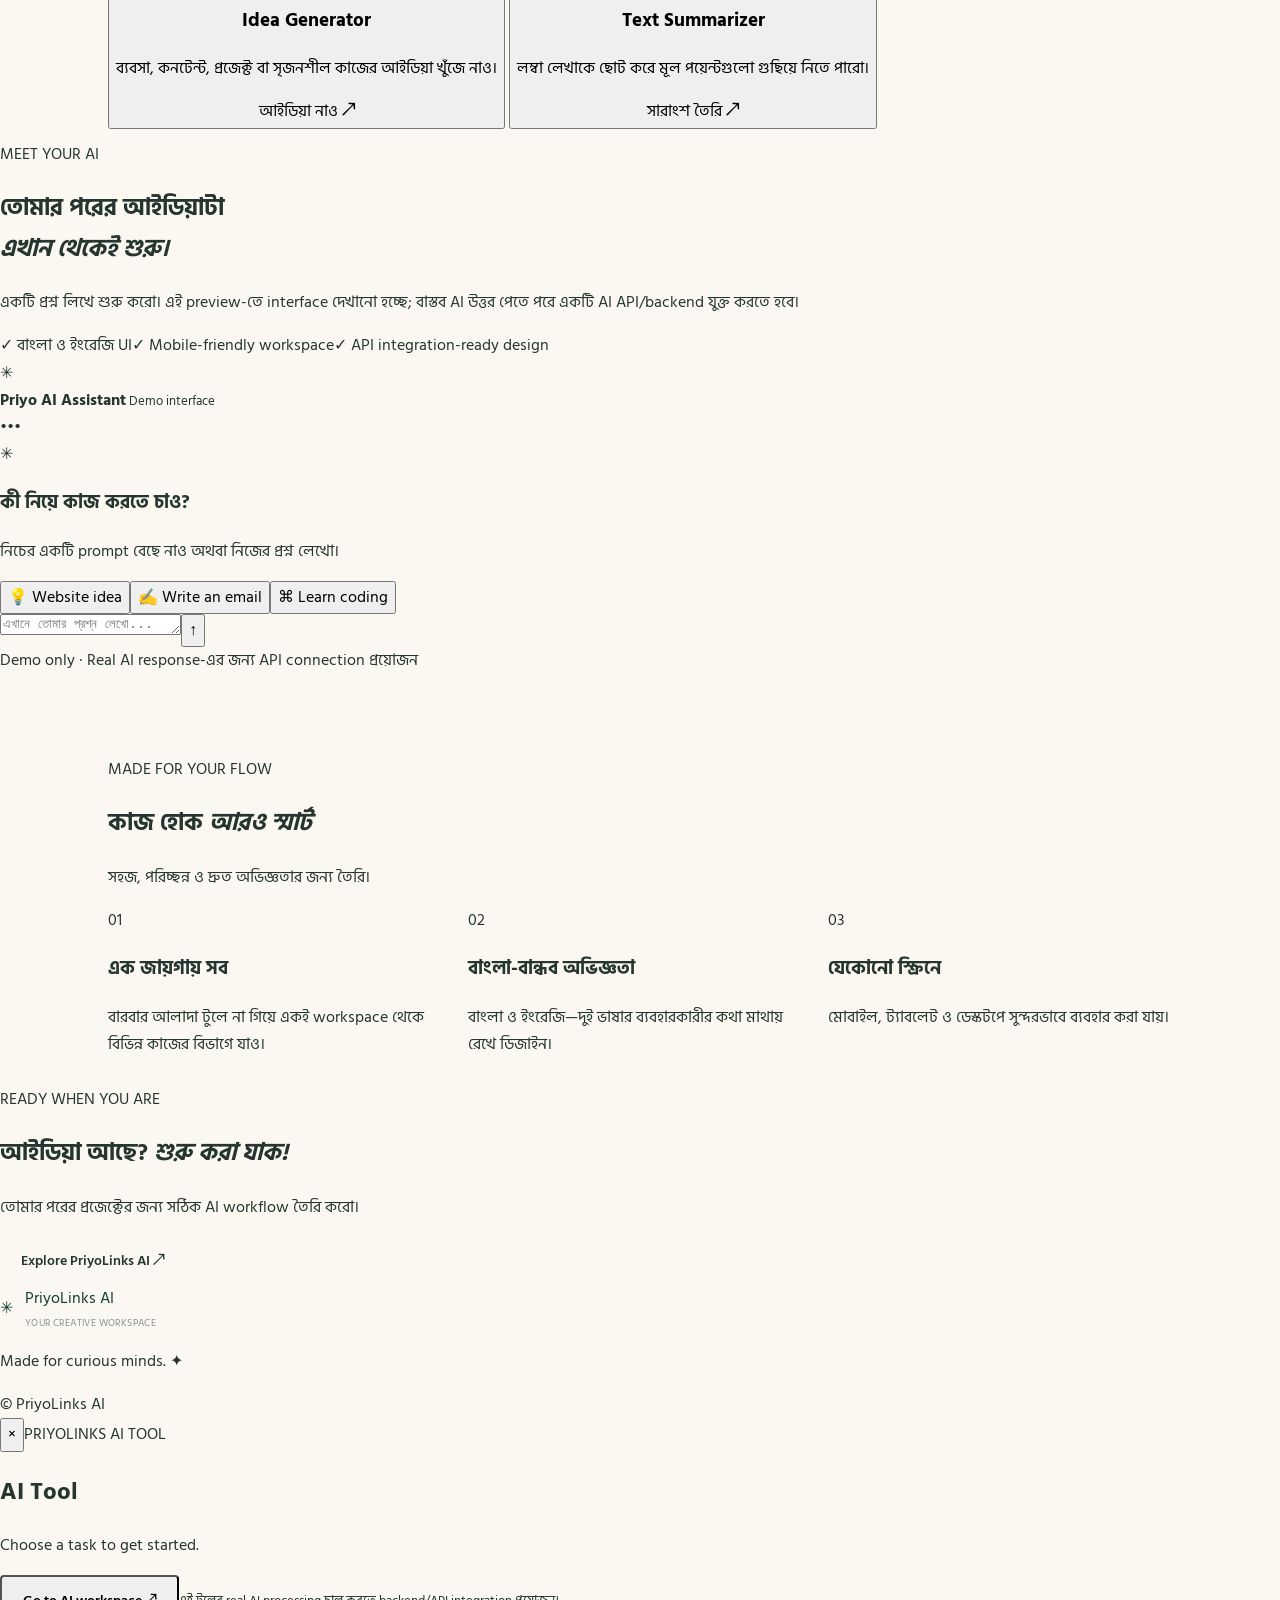
==== commit 381bc95e: "Replace Islamic homepage with PriyoLinks AI" ====
--- a/index.html
+++ b/index.html
@@ -1,100 +1,36 @@
 <!doctype html>
 <html lang="bn">
 <head>
-<meta charset="utf-8">
-<meta name="viewport" content="width=device-width,initial-scale=1,viewport-fit=cover">
-<meta name="theme-color" content="#123c32">
-<meta name="description" content="নূর — কুরআন, হাদিস, দোয়া ও ইসলামিক জীবনচর্চার জন্য একটি সুন্দর বাংলা ইসলামিক ওয়েবসাইট।">
-<title>নূর — কুরআন ও ইসলামিক জীবন</title>
-<link rel="preconnect" href="https://fonts.googleapis.com">
-<link rel="preconnect" href="https://fonts.gstatic.com" crossorigin>
-<link href="https://fonts.googleapis.com/css2?family=Hind+Siliguri:wght@400;500;600;700&family=Amiri:wght@400;700&display=swap" rel="stylesheet">
+<meta charset="utf-8"><meta name="viewport" content="width=device-width,initial-scale=1">
+<meta name="theme-color" content="#090d18">
+<meta name="description" content="PriyoLinks AI — chat, writing, coding and creative AI tools in one modern workspace.">
+<title>PriyoLinks AI — Your creative AI workspace</title>
+<link rel="preconnect" href="https://fonts.googleapis.com"><link rel="preconnect" href="https://fonts.gstatic.com" crossorigin>
+<link href="https://fonts.googleapis.com/css2?family=Hind+Siliguri:wght@400;500;600;700&family=Inter:wght@400;500;600;700;800&display=swap" rel="stylesheet">
 <link rel="stylesheet" href="styles.css">
 </head>
 <body>
-<header class="site-header">
-  <a class="brand" href="#home" aria-label="নূর হোম">
-    <span class="brand-mark" aria-hidden="true"><svg viewBox="0 0 48 48"><path d="M31.8 5.8A19 19 0 1 0 42 36.4 16.8 16.8 0 1 1 31.8 5.8Z" fill="currentColor"/><path d="m35.2 9.2 1.7 4.1 4.4.3-3.4 2.8 1.1 4.2-3.8-2.3-3.8 2.3 1.1-4.2-3.4-2.8 4.4-.3Z" fill="#d8b66b"/></svg></span>
-    <span><b>নূর</b><small>আলোর পথে, জ্ঞানের সাথে</small></span>
-  </a>
-  <button class="menu-toggle" id="menuToggle" aria-label="মেনু খুলুন">☰</button>
-  <nav id="mainNav">
-    <a href="#quran">আল-কুরআন</a><a href="#hadith">হাদিস</a><a href="#duas">দোয়া</a><a href="#prayer">নামাজ</a><a href="#articles">ইসলামিক জ্ঞান</a>
-  </nav>
-  <a class="header-cta" href="#daily">আজকের স্মরণ <span>↗</span></a>
-</header>
+<div class="ambient ambient-a"></div><div class="ambient ambient-b"></div>
+<header class="topbar"><a class="brand" href="#home"><span class="brand-icon">✳</span><span>PriyoLinks<span class="brand-ai"> AI</span><small>YOUR CREATIVE WORKSPACE</small></span></a>
+<nav id="nav"><a href="#tools">AI Tools</a><a href="#features">Features</a><a href="#how">How it works</a></nav>
+<div class="top-actions"><span class="status"><i></i> AI workspace</span><a class="top-cta" href="#chat">Try it free <span>↗</span></a><button class="menu" id="menu" aria-label="Open menu">☰</button></div></header>
 <main id="home">
-  <section class="hero">
-    <div class="hero-pattern"></div>
-    <div class="hero-inner">
-      <div class="eyebrow"><span></span> بِسْمِ اللَّهِ الرَّحْمَٰنِ الرَّحِيمِ</div>
-      <h1>হৃদয়ে ঈমান,<br><em>জীবনে নূরের</em> ছোঁয়া</h1>
-      <p>কুরআন ও সুন্নাহর আলোকে প্রতিদিনের জীবনকে সুন্দর করে তুলুন। জানুন, পড়ুন, আমল করুন — ধীরে ধীরে, আন্তরিকতার সাথে।</p>
-      <div class="hero-actions"><a class="btn btn-gold" href="#quran">কুরআন পড়ুন <span>→</span></a><a class="btn btn-outline" href="#duas">দোয়া শিখুন</a></div>
-      <div class="hero-note"><span class="note-line"></span> জ্ঞান অর্জন থেকে আমল — প্রতিটি পদক্ষেপই গুরুত্বপূর্ণ</div>
-    </div>
-    <div class="hero-art" aria-hidden="true">
-      <div class="arch arch-back"></div><div class="arch arch-front"></div>
-      <div class="lantern"><svg viewBox="0 0 150 220"><path d="M75 5v20M55 25h40l-7 20H62Z" fill="none" stroke="#d9b86f" stroke-width="3"/><path d="M48 45h54l12 22-8 105-31 30-31-30-8-105Z" fill="#d8b66b" fill-opacity=".13" stroke="#d9b86f" stroke-width="3"/><path d="M48 67h66M45 160h70M75 45v157" stroke="#d9b86f" stroke-width="2"/><path d="m75 77 22 37-22 36-22-36Z" fill="#e8c77f" fill-opacity=".3"/><path d="M60 202h30l-15 13Z" fill="#d9b86f"/></svg></div>
-      <span class="spark spark-one">✦</span><span class="spark spark-two">✧</span><span class="spark spark-three">✦</span>
-    </div>
-    <div class="hero-bottom"><span>﷽</span><span>আল্লাহর স্মরণেই অন্তর প্রশান্তি পায়</span><span>সূরা আর-রা'দ · ১৩:২৮</span></div>
-  </section>
-
-  <section class="quick-links" aria-label="দ্রুত প্রবেশ">
-    <a href="#quran"><span class="quick-icon">۞</span><b>আল-কুরআন</b><small>আয়াত ও অর্থ</small></a>
-    <a href="#hadith"><span class="quick-icon">ﷺ</span><b>হাদিস</b><small>নবীজির বাণী</small></a>
-    <a href="#duas"><span class="quick-icon">م</span><b>দৈনন্দিন দোয়া</b><small>প্রতিদিনের আমল</small></a>
-    <a href="#prayer"><span class="quick-icon">☾</span><b>নামাজ শিক্ষা</b><small>ইবাদতের গাইড</small></a>
-  </section>
-
-  <section class="section daily-section" id="daily">
-    <div class="section-heading"><div><span class="section-kicker">আজকের অনুপ্রেরণা</span><h2>দিনের শুরু হোক স্মরণে</h2></div><span class="heading-ornament">✧</span></div>
-    <article class="daily-card">
-      <div class="daily-symbol">۞</div>
-      <div class="daily-content"><span class="arabic-label">আল-কুরআন</span><p class="arabic verse">فَاذْكُرُونِي أَذْكُرْكُمْ وَاشْكُرُوا لِي وَلَا تَكْفُرُونِ</p><p class="translation">“তোমরা আমাকে স্মরণ করো, আমিও তোমাদের স্মরণ করব। আর আমার প্রতি কৃতজ্ঞতা প্রকাশ করো এবং অকৃতজ্ঞ হয়ো না।”</p><span class="source">সূরা আল-বাকারা · ২:১৫২</span></div>
-      <button class="copy-btn" data-copy="فَاذْكُرُونِي أَذْكُرْكُمْ وَاشْكُرُوا لِي وَلَا تَكْفُرُونِ" aria-label="আরবি আয়াত কপি করুন">▢</button>
-    </article>
-  </section>
-
-  <section class="section" id="quran">
-    <div class="section-heading"><div><span class="section-kicker">পবিত্র গ্রন্থ</span><h2>আল-কুরআন</h2><p>পড়ুন, বুঝুন এবং জীবনে ধারণ করুন।</p></div><span class="heading-ornament">۞</span></div>
-    <div class="feature-grid">
-      <article class="feature-card quran-card"><div class="card-top"><span class="feature-icon">۞</span><span class="tag">কুরআন</span></div><h3>কুরআন তিলাওয়াত</h3><p>প্রতিদিন অল্প হলেও কুরআন পড়ার অভ্যাস গড়ে তুলুন।</p><a href="https://quran.com/" target="_blank" rel="noopener noreferrer">কুরআন পড়ুন <span>↗</span></a></article>
-      <article class="feature-card meaning-card"><div class="card-top"><span class="feature-icon">文</span><span class="tag">অনুবাদ</span></div><h3>অর্থ ও তাফসির</h3><p>আয়াতের অর্থ ও ব্যাখ্যা নির্ভরযোগ্য সূত্র থেকে জানুন।</p><a href="https://quran.com/tafsirs" target="_blank" rel="noopener noreferrer">তাফসির দেখুন <span>↗</span></a></article>
-      <article class="feature-card listen-card"><div class="card-top"><span class="feature-icon">♫</span><span class="tag">তিলাওয়াত</span></div><h3>কুরআন শুনুন</h3><p>সুন্দর তিলাওয়াত শুনে কুরআনের সাথে সময় কাটান।</p><a href="https://quran.com/" target="_blank" rel="noopener noreferrer">শুনতে শুরু করুন <span>↗</span></a></article>
-    </div>
-  </section>
-
-  <section class="section hadith-section" id="hadith">
-    <div class="section-heading"><div><span class="section-kicker">নবীজির শিক্ষা</span><h2>হাদিস থেকে শিক্ষা</h2><p>রাসূলুল্লাহ ﷺ-এর বাণী আমাদের পথচলার অনুপ্রেরণা।</p></div><span class="heading-ornament">ﷺ</span></div>
-    <article class="hadith-card"><span class="hadith-quote">“</span><p class="arabic hadith-arabic">إِنَّمَا الأَعْمَالُ بِالنِّيَّاتِ</p><p class="hadith-bn">“নিশ্চয়ই সকল কাজের ফলাফল নিয়তের ওপর নির্ভরশীল।”</p><div class="hadith-source"><span></span> সহিহ আল-বুখারি · হাদিস ১</div><button class="copy-btn" data-copy="إِنَّمَا الأَعْمَالُ بِالنِّيَّاتِ — নিশ্চয়ই সকল কাজের ফলাফল নিয়তের ওপর নির্ভরশীল। (সহিহ আল-বুখারি, ১)" aria-label="হাদিস কপি করুন">▢</button></article>
-  </section>
-
-  <section class="section" id="duas">
-    <div class="section-heading"><div><span class="section-kicker">প্রতিদিনের আমল</span><h2>প্রয়োজনীয় দোয়া</h2><p>দৈনন্দিন জীবনের কিছু পরিচিত দোয়া।</p></div><span class="heading-ornament">م</span></div>
-    <div class="dua-grid">
-      <article class="dua-card"><span class="dua-number">০১</span><h3>ঘুম থেকে ওঠার দোয়া</h3><p class="arabic">الْحَمْدُ لِلَّهِ الَّذِي أَحْيَانَا بَعْدَ مَا أَمَاتَنَا وَإِلَيْهِ النُّشُورُ</p><p>সকল প্রশংসা আল্লাহর, যিনি আমাদের মৃত্যুর (ঘুমের) পর জীবিত করেছেন এবং তাঁর কাছেই পুনরুত্থান।</p><span class="source">সহিহ আল-বুখারি · ৬৩১২</span></article>
-      <article class="dua-card"><span class="dua-number">০২</span><h3>জ্ঞান বৃদ্ধির দোয়া</h3><p class="arabic">رَبِّ زِدْنِي عِلْمًا</p><p>হে আমার রব, আমার জ্ঞান বৃদ্ধি করে দিন।</p><span class="source">সূরা ত্ব-হা · ২০:১১৪</span></article>
-      <article class="dua-card"><span class="dua-number">০৩</span><h3>ক্ষমা প্রার্থনা</h3><p class="arabic">رَبَّنَا ظَلَمْنَا أَنْفُسَنَا وَإِنْ لَمْ تَغْفِرْ لَنَا وَتَرْحَمْنَا لَنَكُونَنَّ مِنَ الْخَاسِرِينَ</p><p>হে আমাদের রব, আমরা নিজেদের প্রতি জুলুম করেছি। আপনি ক্ষমা ও দয়া না করলে আমরা ক্ষতিগ্রস্তদের অন্তর্ভুক্ত হব।</p><span class="source">সূরা আল-আ'রাফ · ৭:২৩</span></article>
-    </div>
-  </section>
-
-  <section class="prayer-band" id="prayer"><div class="prayer-inner"><div><span class="section-kicker">ইবাদতের ভিত্তি</span><h2>নামাজ — রবের সাথে সংযোগ</h2><p>পাঁচ ওয়াক্ত নামাজের সময় স্থান ও তারিখ অনুযায়ী পরিবর্তিত হয়। নিজের এলাকার নির্ভরযোগ্য সময়সূচি অনুসরণ করুন।</p><a class="btn btn-gold" href="https://www.islamicfinder.org/world/" target="_blank" rel="noopener noreferrer">নামাজের সময় দেখুন ↗</a></div><div class="prayer-list"><div><span>ফজর</span><b>ভোর</b></div><div><span>যোহর</span><b>দুপুর</b></div><div><span>আসর</span><b>বিকেল</b></div><div><span>মাগরিব</span><b>সূর্যাস্তের পর</b></div><div><span>ইশা</span><b>রাত</b></div></div></div></section>
-
-  <section class="section" id="articles">
-    <div class="section-heading"><div><span class="section-kicker">জানুন ও শিখুন</span><h2>ইসলামিক জ্ঞানচর্চা</h2><p>বিশ্বস্ত উৎস থেকে ধাপে ধাপে শিখুন।</p></div><span class="heading-ornament">✧</span></div>
-    <div class="learn-grid">
-      <a class="learn-card" href="https://sunnah.com/" target="_blank" rel="noopener noreferrer"><span>01 / হাদিস</span><h3>সুন্নাহর আলোকে জীবন</h3><p>হাদিসের মূল আরবি পাঠ ও সূত্র অনুসন্ধান করুন।</p><b>পড়ুন ↗</b></a>
-      <a class="learn-card" href="https://www.islamweb.net/en/" target="_blank" rel="noopener noreferrer"><span>02 / জ্ঞান</span><h3>প্রশ্ন ও ইসলামিক জ্ঞান</h3><p>বিভিন্ন বিষয়ে প্রবন্ধ ও শিক্ষামূলক আলোচনা পড়ুন।</p><b>জানুন ↗</b></a>
-      <a class="learn-card" href="https://quran.com/" target="_blank" rel="noopener noreferrer"><span>03 / অধ্যয়ন</span><h3>নিয়মিত অধ্যয়ন</h3><p>কুরআন, অনুবাদ ও তাফসির পড়ার অভ্যাস তৈরি করুন।</p><b>শুরু করুন ↗</b></a>
-    </div>
-  </section>
-
-  <section class="tasbih-section"><div class="tasbih-copy"><span class="section-kicker">ছোট্ট আমল</span><h2>তাসবিহ কাউন্টার</h2><p>যিকিরের সংখ্যা গুনতে এই কাউন্টারটি ব্যবহার করুন। কাউন্টারটি শুধু আপনার এই ব্রাউজার সেশনে কাজ করে।</p></div><div class="tasbih-widget"><div class="tasbih-count" id="tasbihCount">০</div><button id="tasbihAdd" class="tasbih-add" aria-label="একবার গণনা করুন">গণনা করুন</button><button id="tasbihReset" class="tasbih-reset">আবার শুরু</button></div></section>
-</main>
-<footer class="site-footer"><a class="brand footer-brand" href="#home"><span class="brand-mark">☾</span><span><b>নূর</b><small>আলোর পথে, জ্ঞানের সাথে</small></span></a><p>কুরআন ও সুন্নাহর আলোকে সুন্দর জীবন গড়ার ছোট্ট প্রয়াস।</p><div class="footer-bottom"><span>© <b id="year"></b> নূর। সর্বস্বত্ব সংরক্ষিত।</span><span>ইলম · আমল · আখলাক</span></div></footer>
-<div class="toast" id="toast" role="status" aria-live="polite"></div>
-<script src="islamic.js"></script>
-</body>
-</html>+<section class="hero"><div class="hero-copy"><div class="eyebrow"><span>✦</span> ONE SPACE. ENDLESS POSSIBILITIES.</div><h1>তোমার আইডিয়া,<br><span>AI-এর শক্তিতে</span><br>নতুন রূপ পাক।</h1><p>লেখালেখি, কোডিং, অনুবাদ, আইডিয়া আর সৃজনশীল কাজ—সবকিছুর জন্য এক জায়গায় তোমার AI workspace.</p><div class="hero-buttons"><a class="btn primary" href="#chat">চ্যাট শুরু করো <span>↗</span></a><a class="btn secondary" href="#tools">সব AI Tools দেখো</a></div><div class="trust"><div class="avatars"><b>P</b><b>L</b><b>AI</b></div><span>এক জায়গায় কাজের স্মার্ট সহকারী</span><span class="sparkle">✧ ✧ ✧</span></div></div>
+<div class="hero-visual"><div class="orbit orbit-one"></div><div class="orbit orbit-two"></div><div class="core"><span>✳</span><small>PRIYOLINKS</small><b>AI</b></div><div class="float-card card-chat"><span class="mini-icon purple">✦</span><div><b>AI Chat</b><small>ভাবনা থেকে সমাধান</small></div><span class="live-dot"></span></div><div class="float-card card-write"><span class="mini-icon blue">✎</span><div><b>Smart Writing</b><small>শব্দ হোক আরও সুন্দর</small></div></div><div class="float-card card-code"><span class="mini-icon orange">&lt;/&gt;</span><div><b>Code Assistant</b><small>Build something great</small></div></div><div class="tiny-star star-a">✦</div><div class="tiny-star star-b">✧</div></div></section>
+<div class="ticker"><span>✳ AI CHAT</span><i></i><span>✦ SMART WRITING</span><i></i><span>⌘ CODE ASSISTANT</span><i></i><span>文 TRANSLATION</span><i></i><span>✧ CREATIVE IDEAS</span></div>
+<section class="section" id="tools"><div class="section-head"><div><span class="kicker">YOUR AI TOOLBOX</span><h2>এক প্ল্যাটফর্মে <em>অনেক সম্ভাবনা</em></h2><p>তোমার প্রতিদিনের কাজকে সহজ করতে দরকারি AI tools.</p></div><a class="text-link" href="#chat">Explore workspace ↗</a></div>
+<div class="tool-grid">
+<button class="tool-card featured" data-tool="chat"><span class="tool-icon violet">✳</span><span class="tool-tag">POPULAR</span><h3>AI Chat Assistant</h3><p>প্রশ্ন করো, আইডিয়া নাও, কোনো বিষয় সহজভাবে বুঝে নাও।</p><span class="tool-go">চ্যাট শুরু করো <b>↗</b></span></button>
+<button class="tool-card" data-tool="write"><span class="tool-icon blue">✎</span><h3>Writing Assistant</h3><p>ইমেইল, পোস্ট, আর্টিকেল বা নতুন কনটেন্টের খসড়া তৈরি করো।</p><span class="tool-go">লেখা তৈরি <b>↗</b></span></button>
+<button class="tool-card" data-tool="translate"><span class="tool-icon mint">文</span><h3>Smart Translator</h3><p>বাংলা ও ইংরেজিসহ বিভিন্ন ভাষার অনুবাদে সহায়তা নাও।</p><span class="tool-go">অনুবাদ করো <b>↗</b></span></button>
+<button class="tool-card" data-tool="code"><span class="tool-icon orange">&lt;/&gt;</span><h3>Code Assistant</h3><p>কোড বুঝতে, debug করতে ও programming idea সাজাতে সাহায্য নাও।</p><span class="tool-go">কোড নিয়ে কাজ <b>↗</b></span></button>
+<button class="tool-card" data-tool="ideas"><span class="tool-icon pink">✧</span><h3>Idea Generator</h3><p>ব্যবসা, কনটেন্ট, প্রজেক্ট বা সৃজনশীল কাজের আইডিয়া খুঁজে নাও।</p><span class="tool-go">আইডিয়া নাও <b>↗</b></span></button>
+<button class="tool-card" data-tool="summarize"><span class="tool-icon yellow">▤</span><h3>Text Summarizer</h3><p>লম্বা লেখাকে ছোট করে মূল পয়েন্টগুলো গুছিয়ে নিতে পারো।</p><span class="tool-go">সারাংশ তৈরি <b>↗</b></span></button>
+</div></section>
+<section class="workspace" id="chat"><div class="workspace-info"><span class="kicker">MEET YOUR AI</span><h2>তোমার পরের আইডিয়াটা<br><em>এখান থেকেই শুরু।</em></h2><p>একটি প্রশ্ন লিখে শুরু করো। এই preview-তে interface দেখানো হচ্ছে; বাস্তব AI উত্তর পেতে পরে একটি AI API/backend যুক্ত করতে হবে।</p><div class="workspace-points"><span>✓ বাংলা ও ইংরেজি UI</span><span>✓ Mobile-friendly workspace</span><span>✓ API integration-ready design</span></div></div>
+<div class="chat-window"><div class="chat-head"><div class="bot-avatar">✳</div><div><b>Priyo AI Assistant</b><small><i></i> Demo interface</small></div><span class="chat-menu">•••</span></div><div class="chat-body" id="chatBody"><div class="welcome"><span>✳</span><h3>কী নিয়ে কাজ করতে চাও?</h3><p>নিচের একটি prompt বেছে নাও অথবা নিজের প্রশ্ন লেখো।</p></div><div class="suggestions"><button data-prompt="আমার জন্য একটি creative website-এর আইডিয়া দাও।">💡 Website idea</button><button data-prompt="একটি professional email-এর খসড়া লিখে দাও।">✍️ Write an email</button><button data-prompt="HTML ও CSS শেখার beginner roadmap দাও।">⌘ Learn coding</button></div></div><form class="chat-input" id="chatForm"><textarea id="prompt" rows="1" placeholder="এখানে তোমার প্রশ্ন লেখো..." aria-label="Your message"></textarea><button type="submit" aria-label="Send message">↑</button></form><div class="chat-note">Demo only · Real AI response-এর জন্য API connection প্রয়োজন</div></div></section>
+<section class="section feature-section" id="features"><div class="section-head centered"><div><span class="kicker">MADE FOR YOUR FLOW</span><h2>কাজ হোক <em>আরও স্মার্ট</em></h2><p>সহজ, পরিচ্ছন্ন ও দ্রুত অভিজ্ঞতার জন্য তৈরি।</p></div></div><div class="feature-grid"><article><span>01</span><h3>এক জায়গায় সব</h3><p>বারবার আলাদা টুলে না গিয়ে একই workspace থেকে বিভিন্ন কাজের বিভাগে যাও।</p></article><article><span>02</span><h3>বাংলা-বান্ধব অভিজ্ঞতা</h3><p>বাংলা ও ইংরেজি—দুই ভাষার ব্যবহারকারীর কথা মাথায় রেখে ডিজাইন।</p></article><article><span>03</span><h3>যেকোনো স্ক্রিনে</h3><p>মোবাইল, ট্যাবলেট ও ডেস্কটপে সুন্দরভাবে ব্যবহার করা যায়।</p></article></div></section>
+<section class="bottom-cta" id="how"><div><span class="kicker">READY WHEN YOU ARE</span><h2>আইডিয়া আছে? <em>শুরু করা যাক!</em></h2><p>তোমার পরের প্রজেক্টের জন্য সঠিক AI workflow তৈরি করো।</p></div><a class="btn primary" href="#chat">Explore PriyoLinks AI ↗</a></section>
+</main><footer><a class="brand" href="#home"><span class="brand-icon">✳</span><span>PriyoLinks<span class="brand-ai"> AI</span><small>YOUR CREATIVE WORKSPACE</small></span></a><p>Made for curious minds. ✦</p><span>© <b id="year"></b> PriyoLinks AI</span></footer>
+<div class="modal" id="toolModal" aria-hidden="true"><div class="modal-panel"><button class="modal-close" id="closeModal" aria-label="Close">×</button><span class="kicker">PRIYOLINKS AI TOOL</span><h2 id="modalTitle">AI Tool</h2><p id="modalDesc">Choose a task to get started.</p><button class="btn primary modal-action" id="modalAction">Go to AI workspace ↗</button><small>এই টুলের real AI processing চালু করতে backend/API integration প্রয়োজন।</small></div></div>
+<div class="toast" id="toast" role="status"></div><script src="app.js"></script></body></html>
